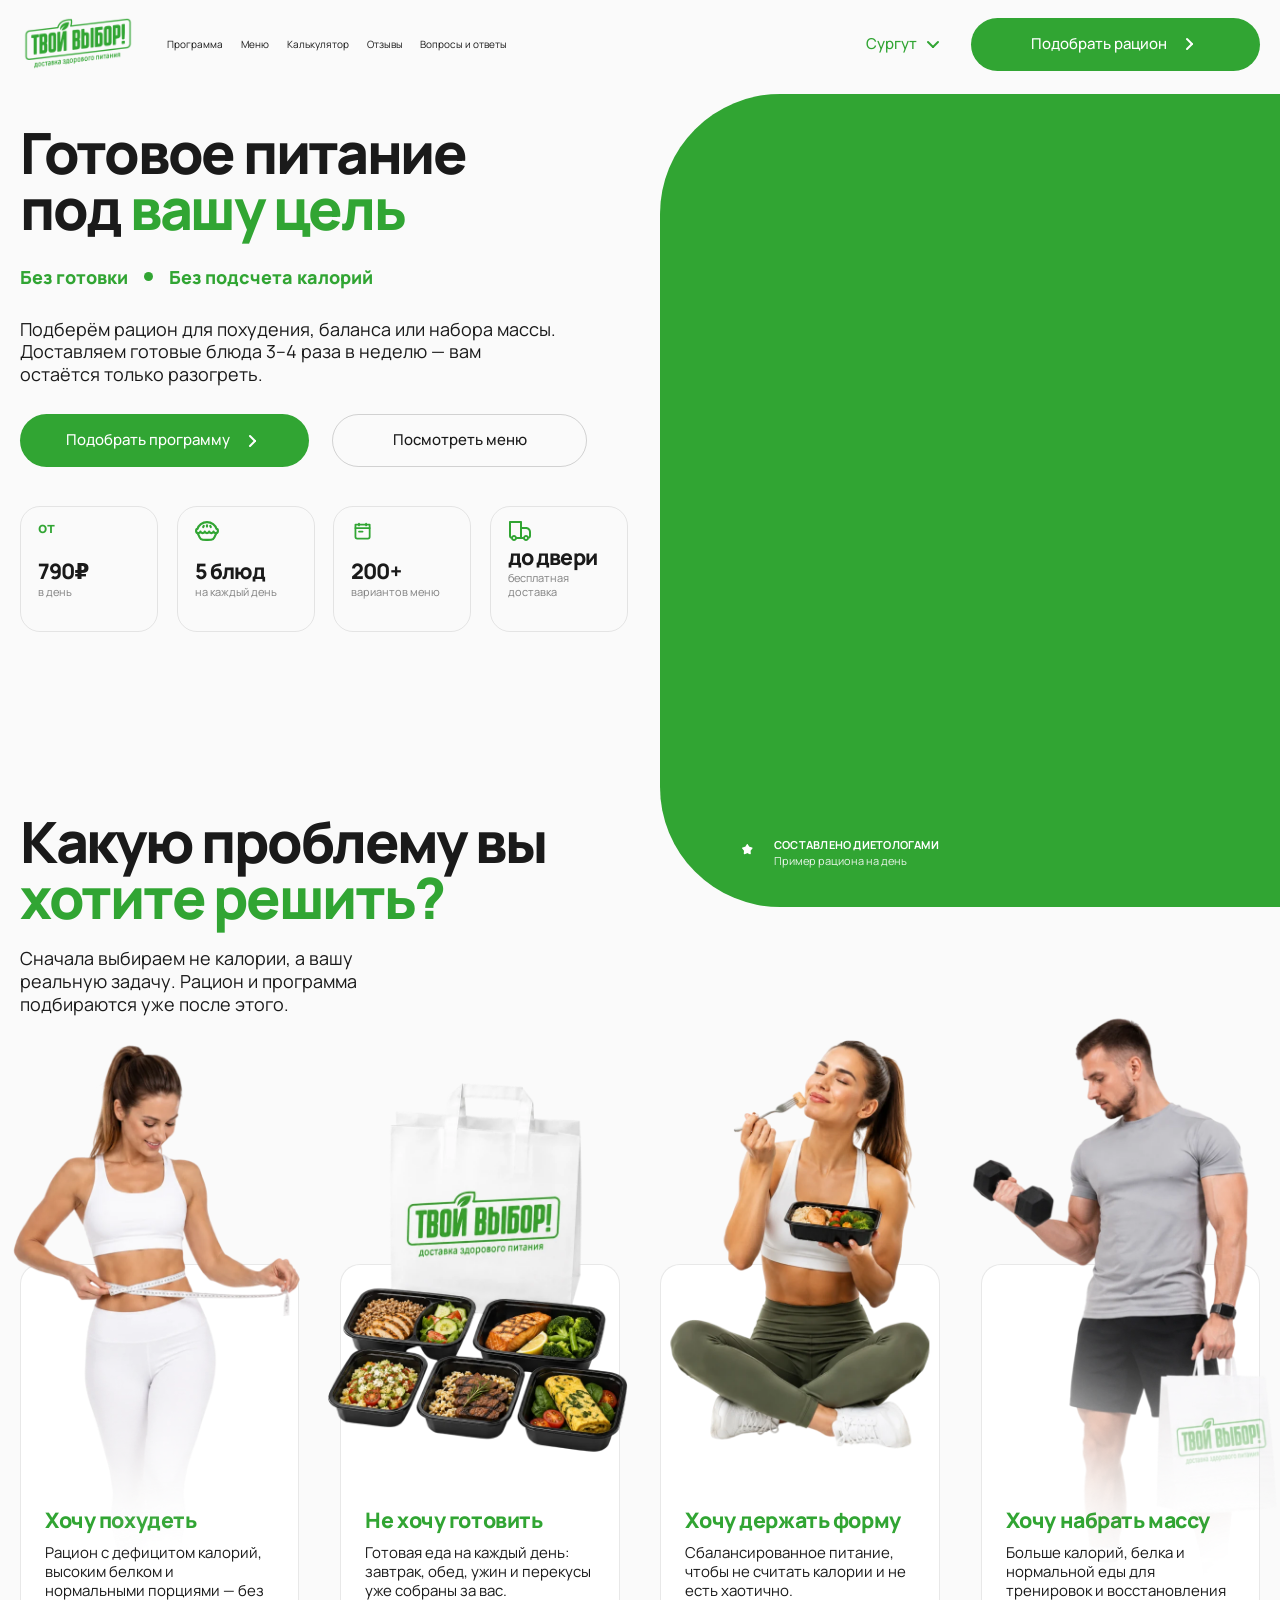
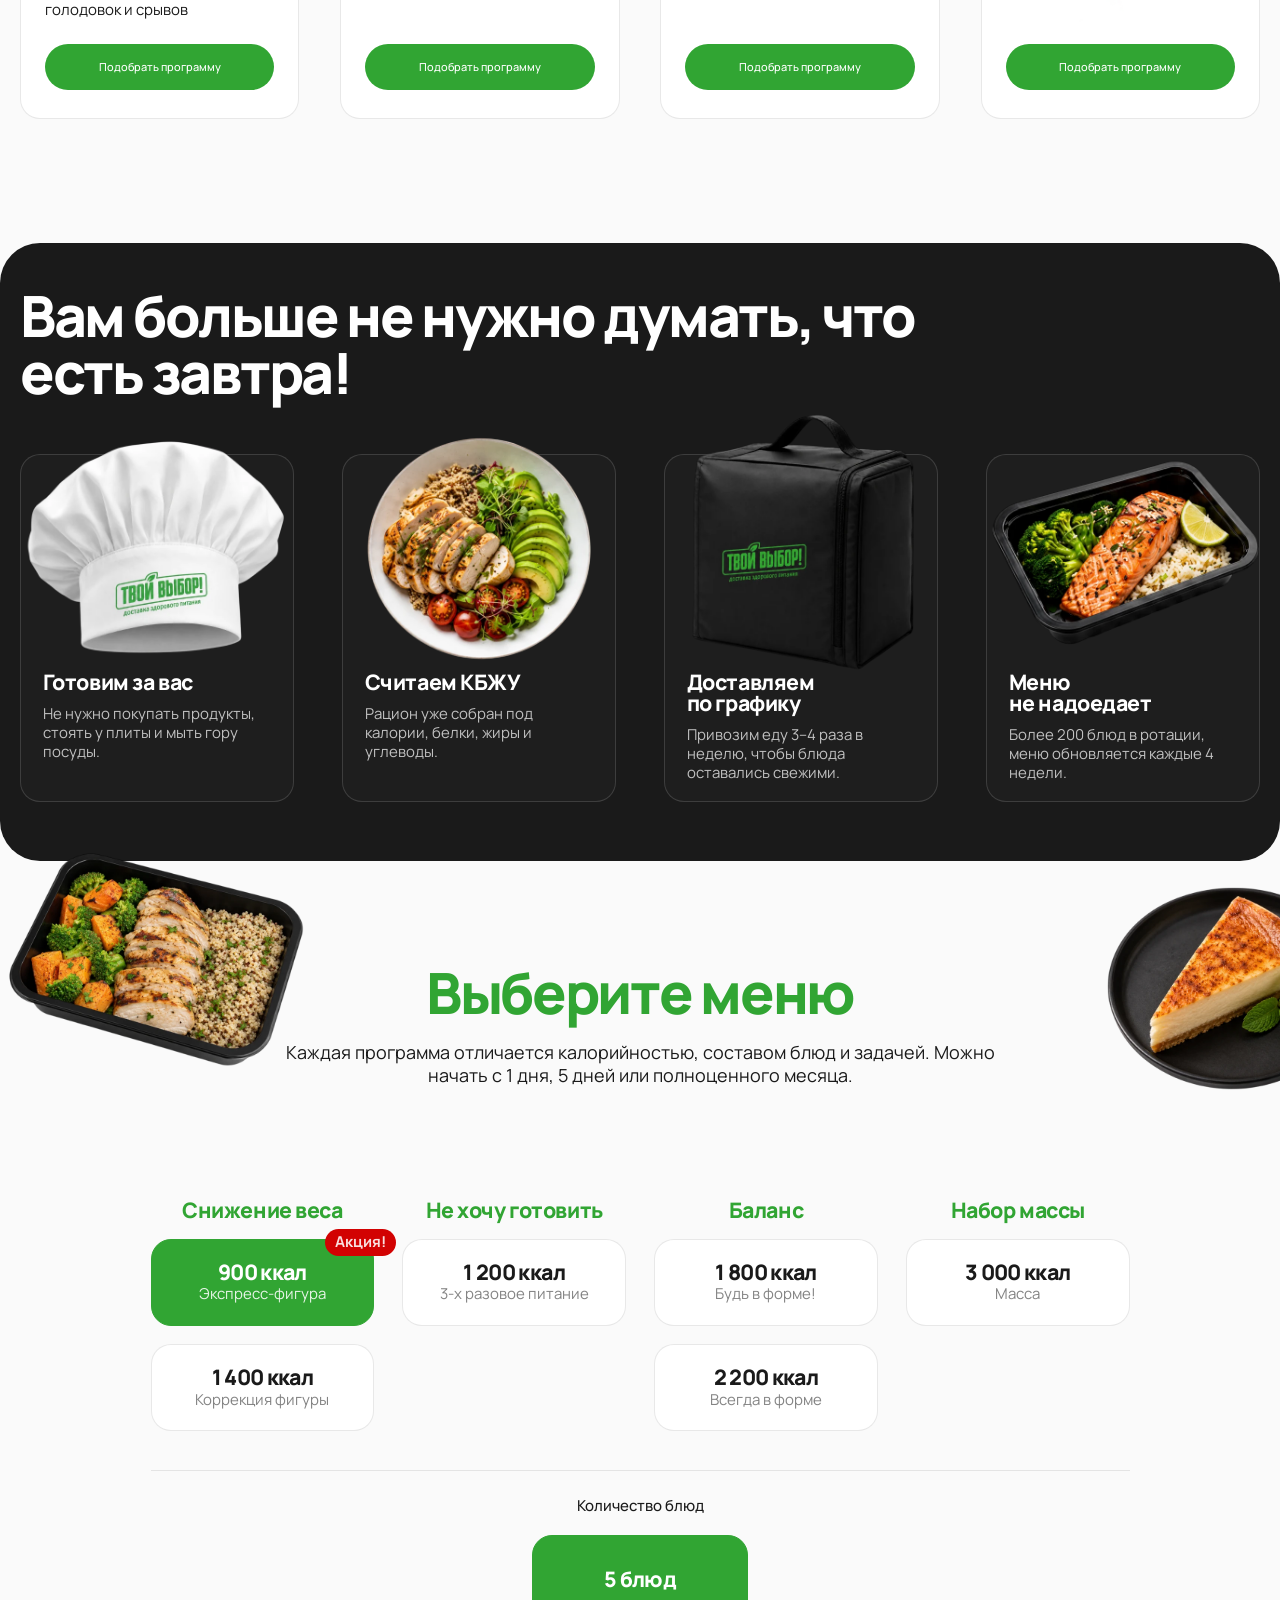
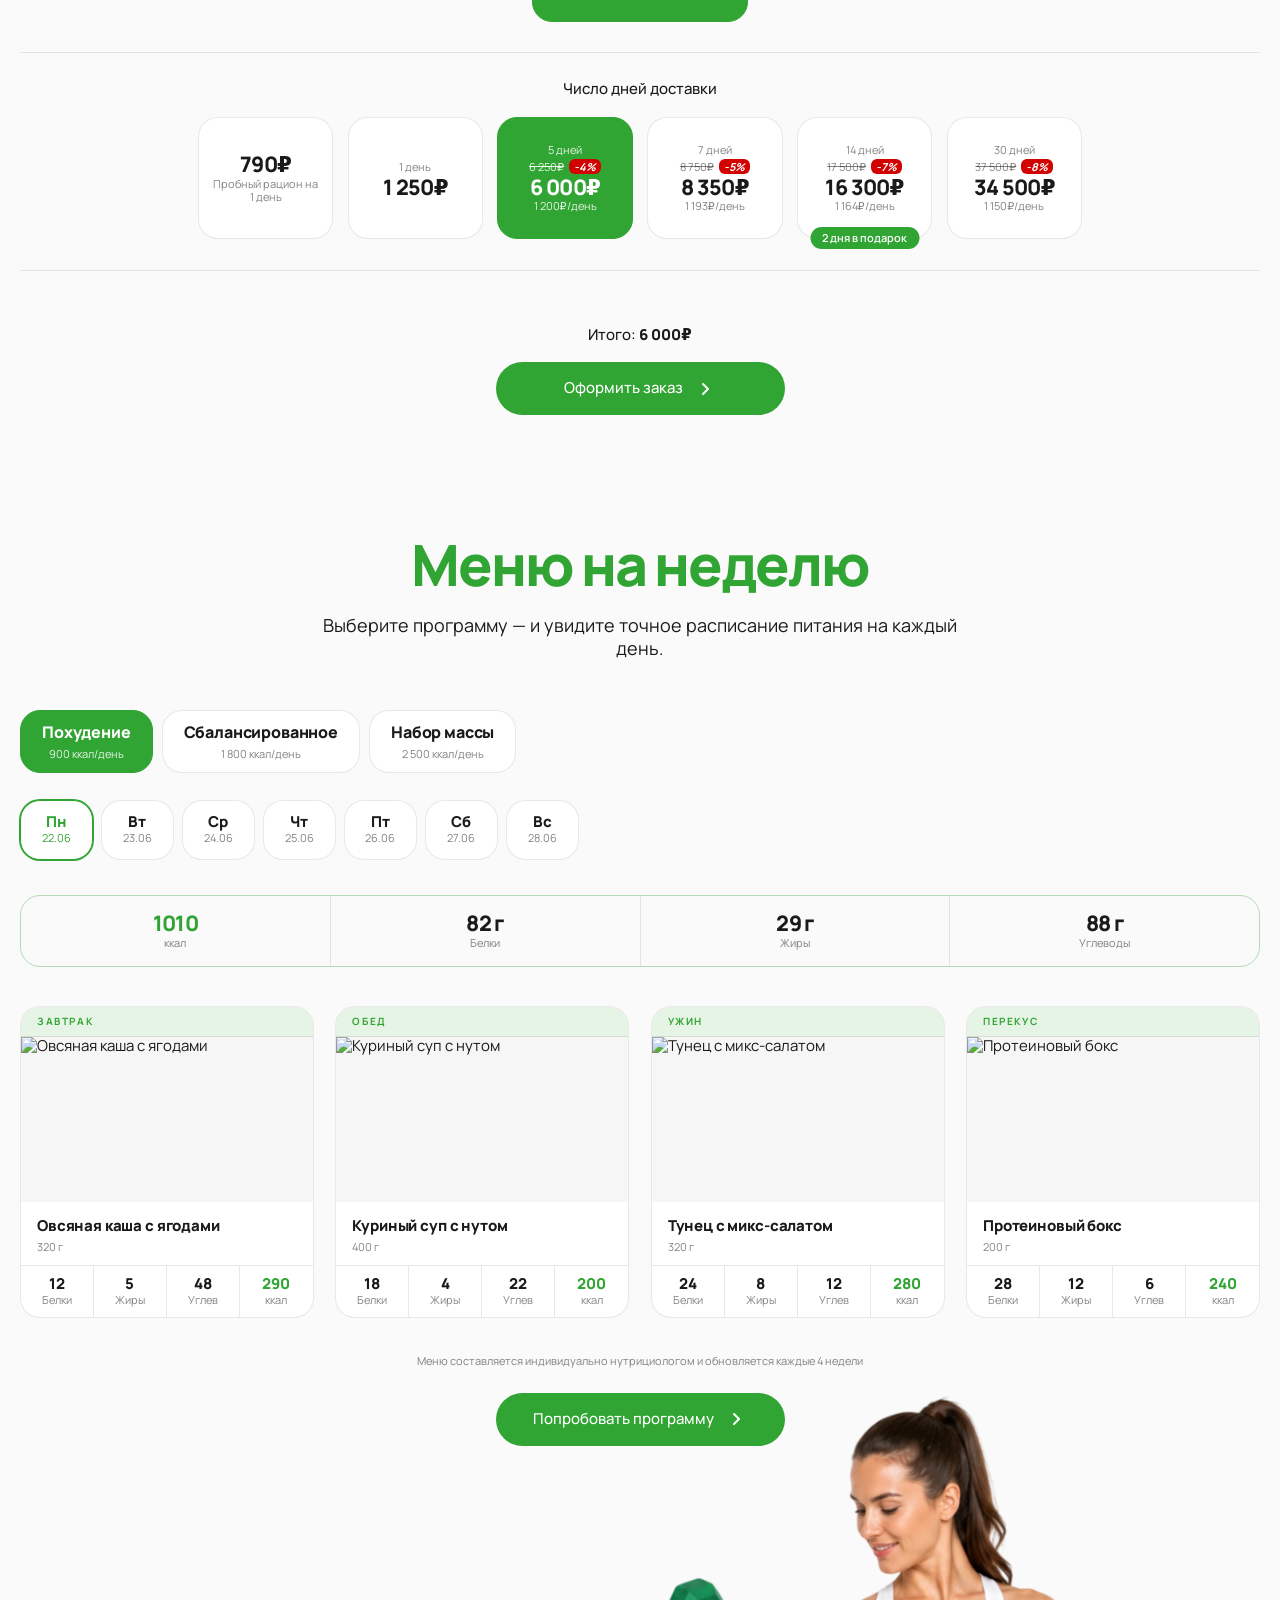
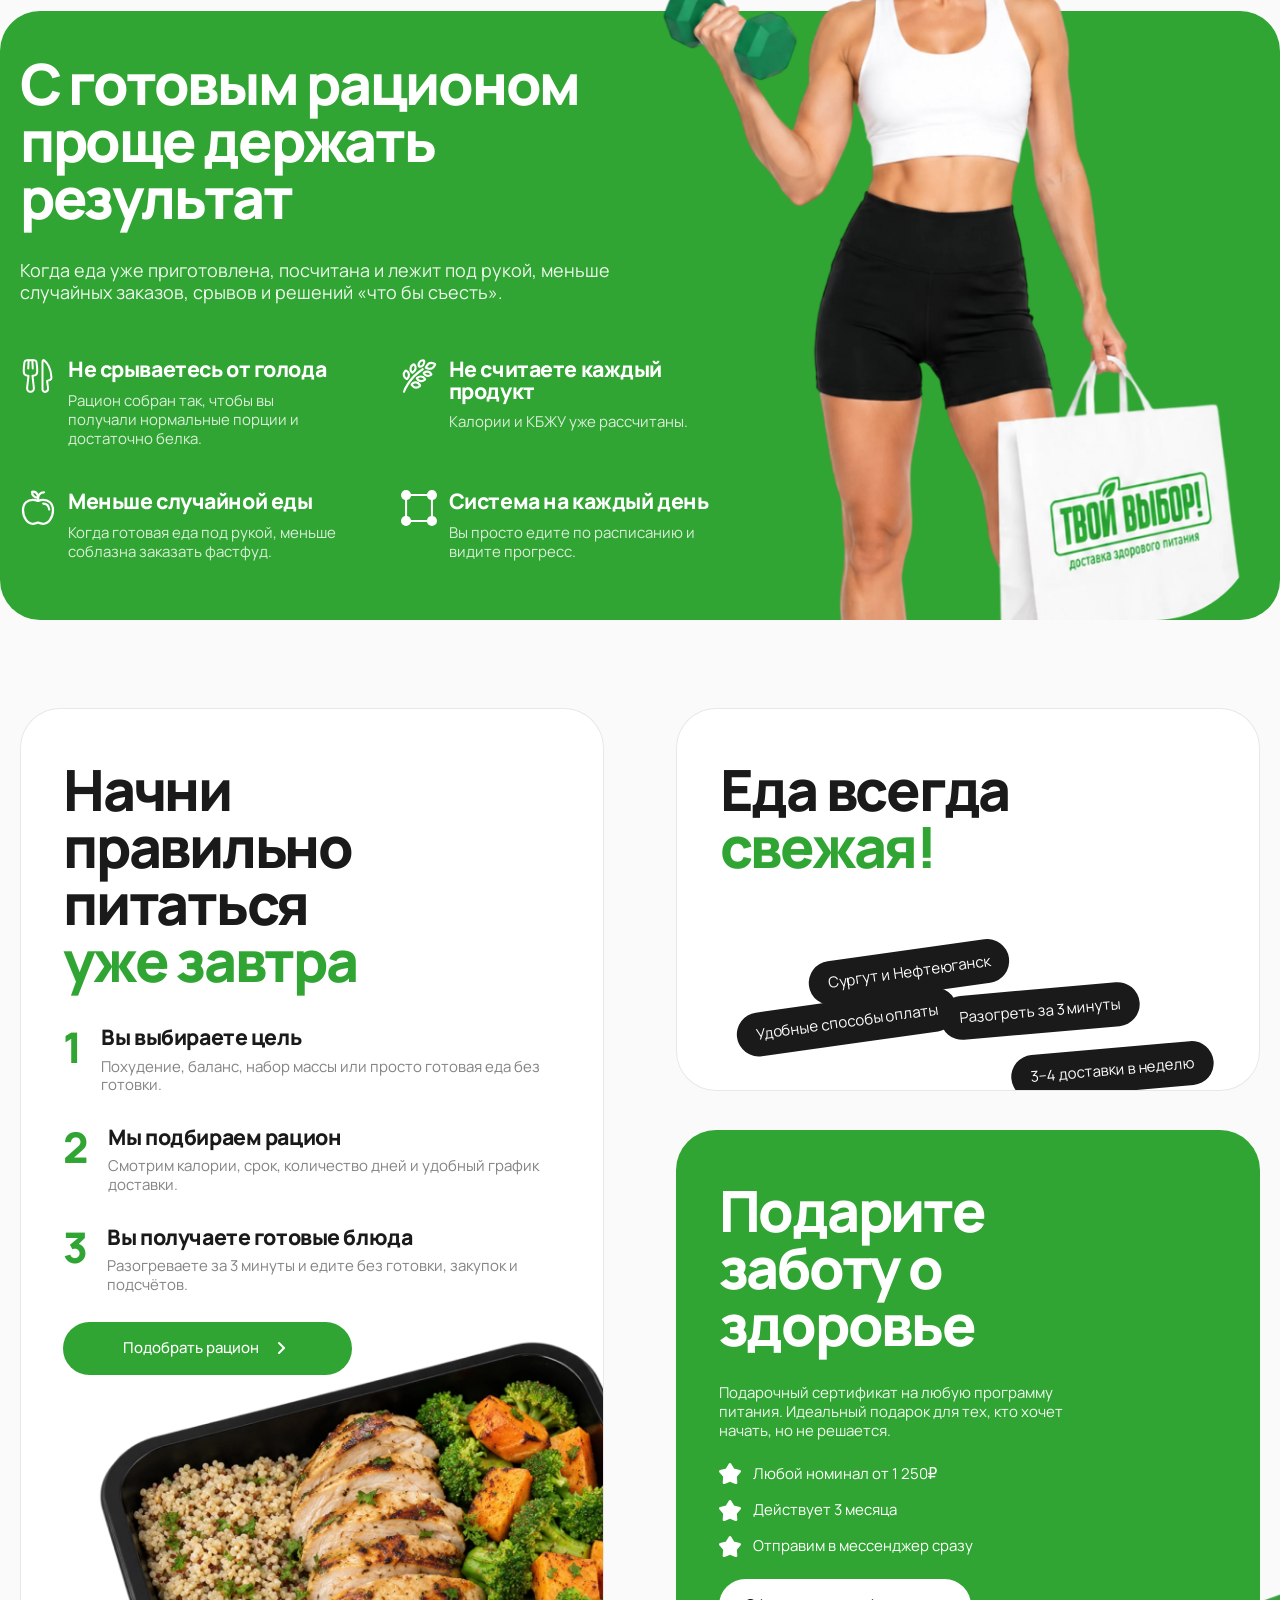
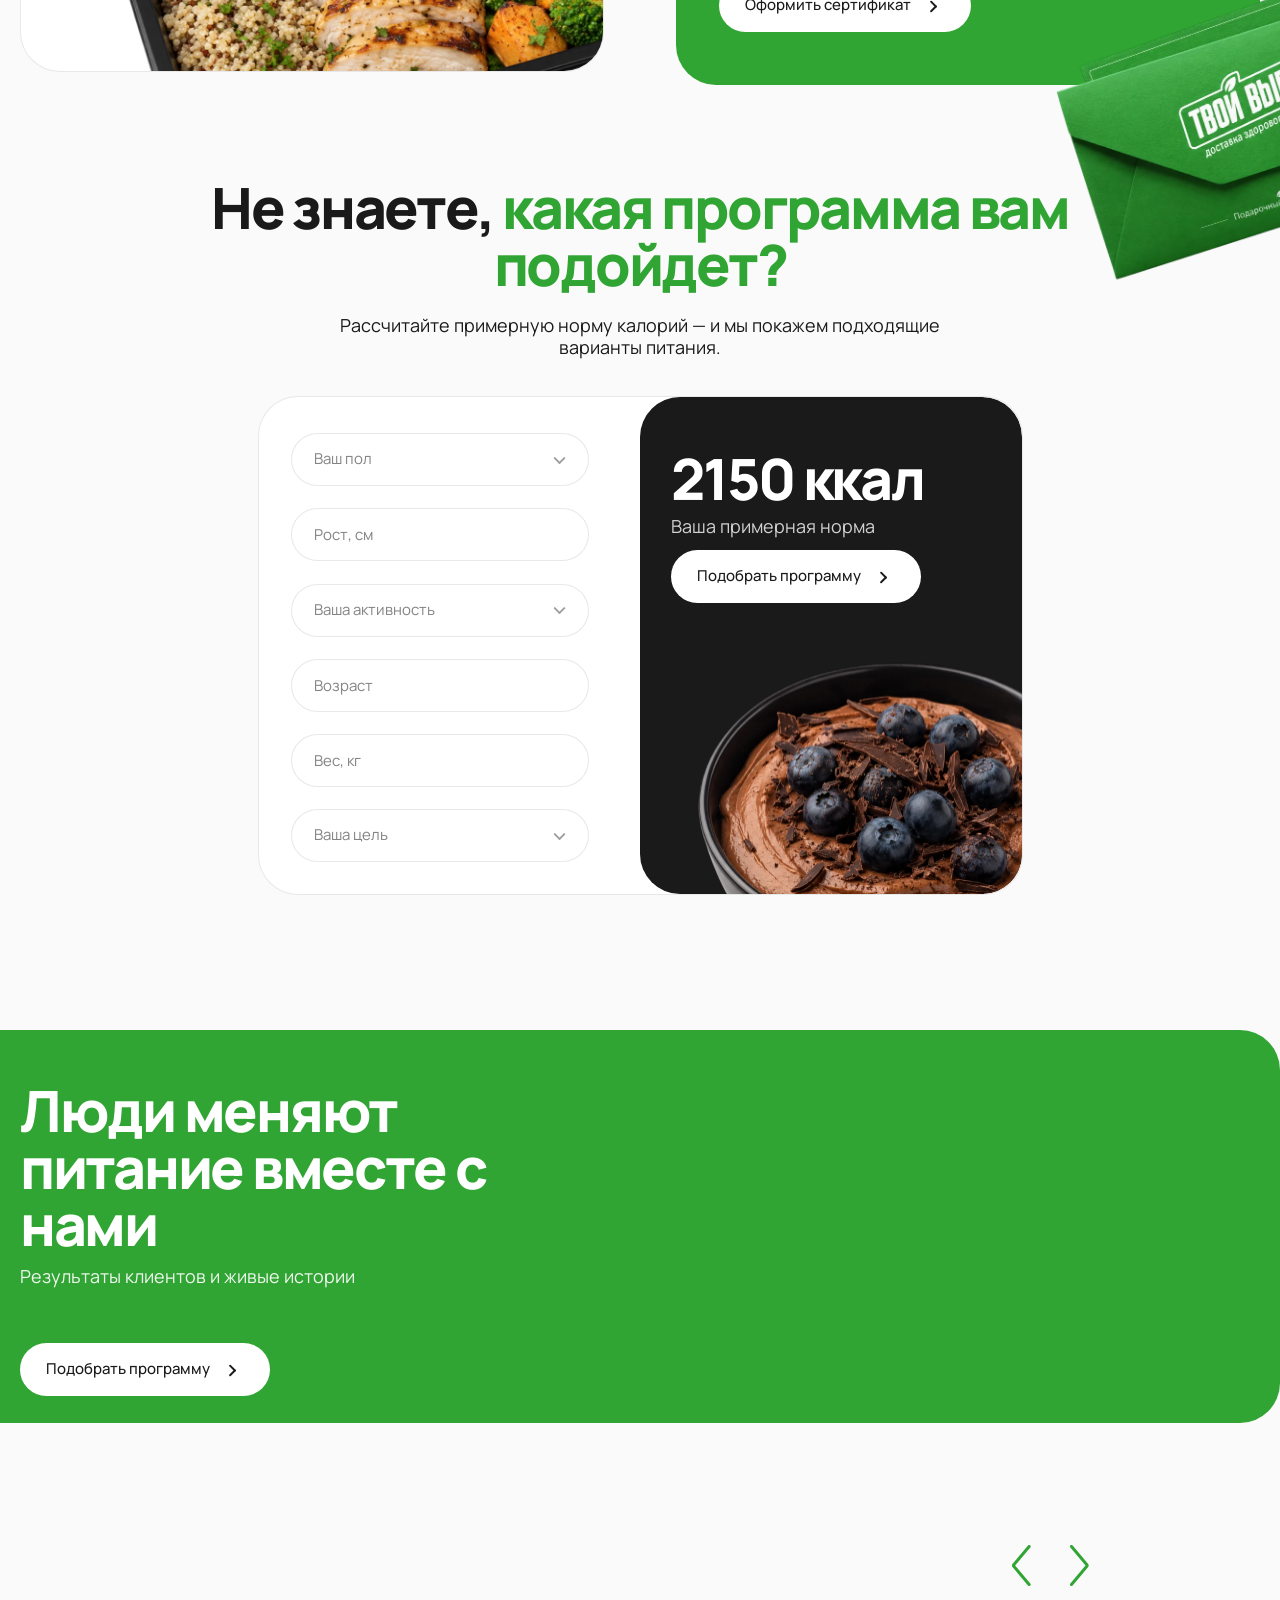
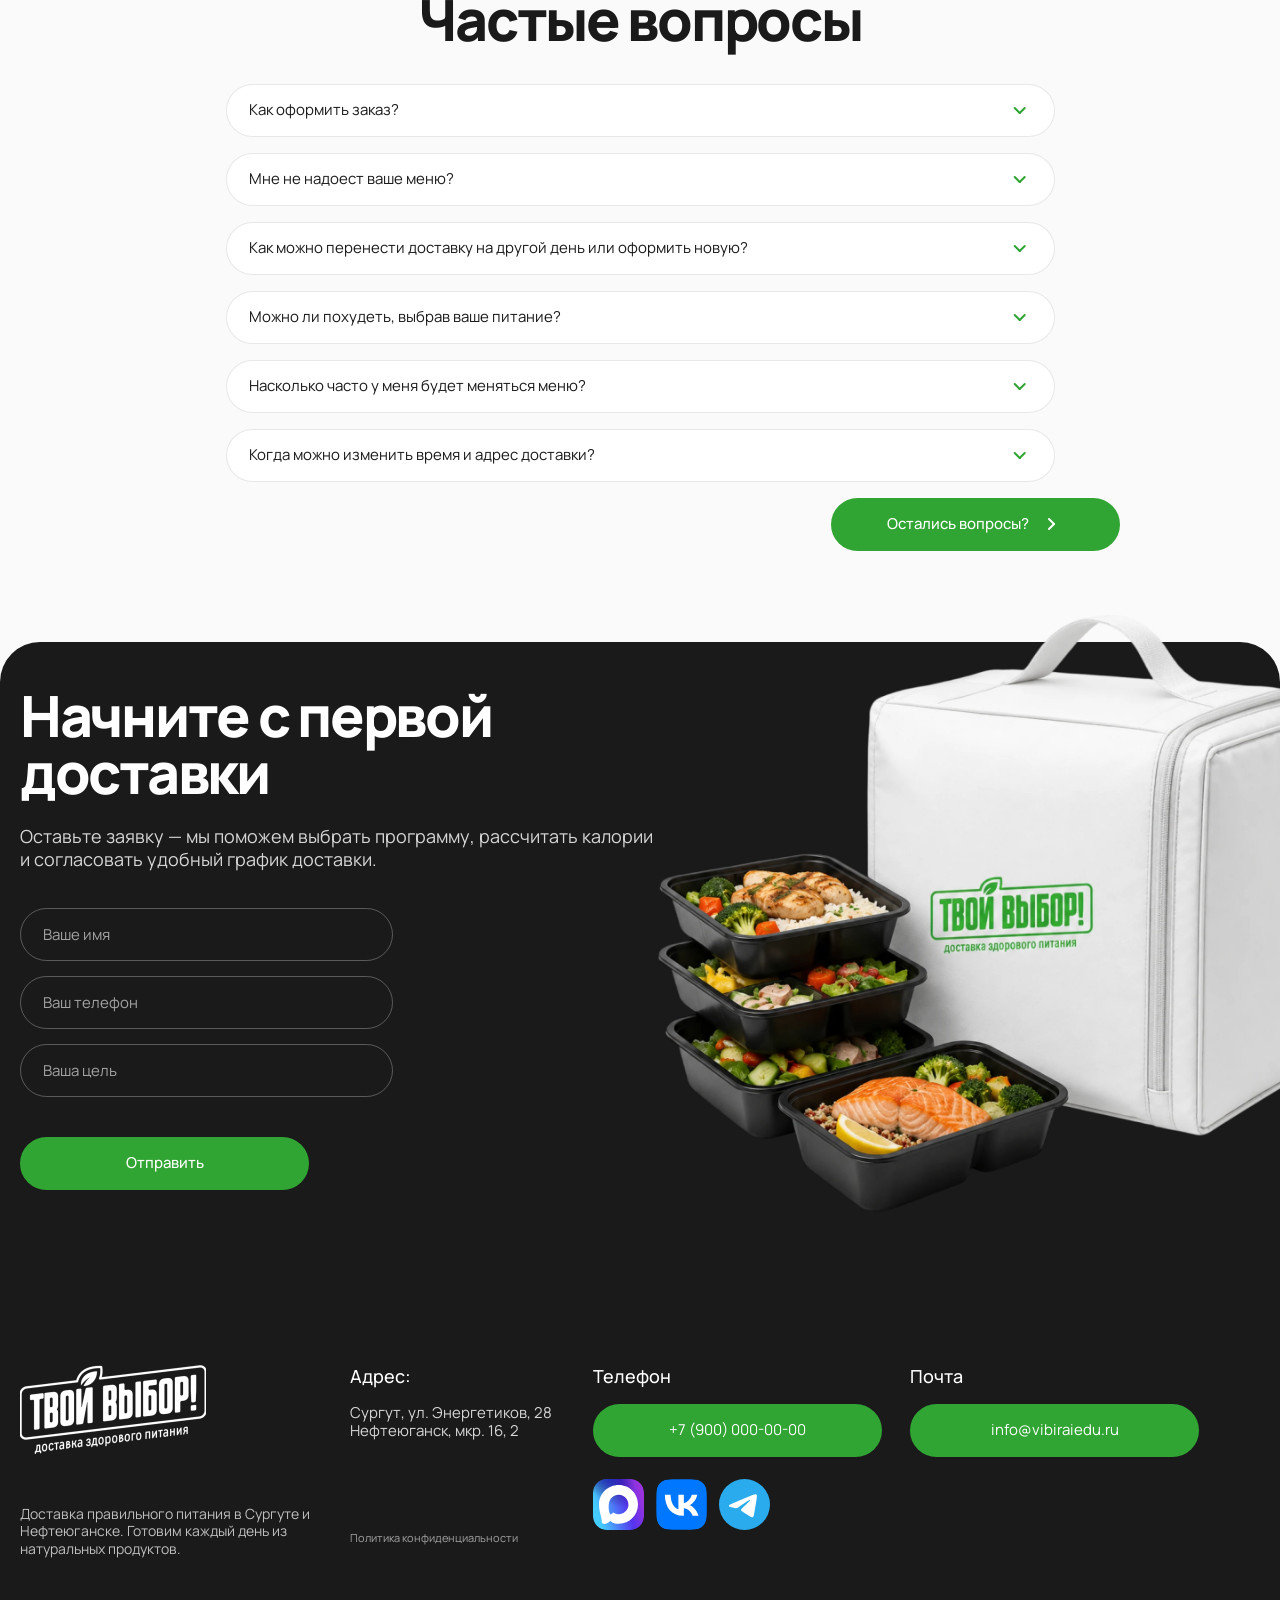
==== index.html @ f983a7aa "Add files via upload" ====
<!DOCTYPE html>
<html lang="ru">
<head>
<meta charset="UTF-8">
<meta name="viewport" content="width=device-width, initial-scale=1">
<title>Твой Выбор — доставка здорового питания в Сургуте и Нефтеюганске</title>
<meta name="description" content="Готовое питание под вашу цель: похудение, баланс, набор массы. Доставляем готовые блюда 3–4 раза в неделю в Сургуте и Нефтеюганске.">
<link rel="icon" href="assets/img/logo.webp">
<!-- меню на неделю тянется из Google Таблицы, фото блюд — с Google Drive:
     соединение поднимаем заранее, чтобы не ждать рукопожатие при первом запросе -->
<link rel="preconnect" href="https://docs.google.com" crossorigin>
<link rel="preconnect" href="https://lh3.googleusercontent.com" crossorigin>
<link rel="dns-prefetch" href="https://docs.google.com">
<link rel="dns-prefetch" href="https://lh3.googleusercontent.com">
<link rel="stylesheet" href="fonts/fonts.css">
<link rel="stylesheet" href="style.css">
</head>
<body>

<!-- ================= HEADER ================= -->
<header class="hdr" id="hdr">
  <div class="hdr__in container">
    <a class="hdr__logo" href="#hero" aria-label="Твой Выбор — на главную">
      <img src="assets/img/logo.webp" alt="Твой Выбор" width="131" height="62">
    </a>

    <nav class="hdr__nav" id="nav" aria-label="Основная навигация">
      <a href="#programs">Программа</a>
      <a href="#menu">Меню</a>
      <a href="#calculator">Калькулятор</a>
      <a href="#results">Отзывы</a>
      <a href="#faq">Вопросы и ответы</a>
    </nav>

    <div class="hdr__side">
      <div class="city" id="city">
        <button class="city__btn" type="button" aria-expanded="false" aria-haspopup="listbox">
          <span class="city__name" id="cityName">Сургут</span>
          <img class="city__chev" src="assets/icons/arrow-green.svg" alt="" width="24" height="24" aria-hidden="true">
        </button>
        <ul class="city__list" role="listbox" hidden>
          <li><button type="button" role="option" aria-selected="true" data-city="Сургут">Сургут</button></li>
          <li><button type="button" role="option" aria-selected="false" data-city="Нефтеюганск">Нефтеюганск</button></li>
        </ul>
      </div>

      <a class="btn btn--primary hdr__cta" href="#menu">
        Подобрать рацион
        <img src="assets/icons/arrow-white.svg" alt="" width="24" height="24" aria-hidden="true">
      </a>

      <button class="burger" id="burger" type="button" aria-expanded="false" aria-controls="nav" aria-label="Меню">
        <span></span><span></span><span></span>
      </button>
    </div>
  </div>
</header>

<main>

<!-- ================= HERO ================= -->
<section class="hero" id="hero">
  <div class="hero__in container">
    <div class="hero__col">
      <p class="hero__since">Работаем для вас с 2017 года</p>
      <h1 class="hero__title">Готовое питание<br>под <em>вашу цель</em></h1>

      <p class="hero__marks">
        <span>Без готовки</span>
        <i class="dot" aria-hidden="true"></i>
        <span>Без подсчета калорий</span>
      </p>

      <p class="hero__lead">Подберём рацион для похудения, баланса или набора массы. Доставляем готовые блюда 3–4 раза в неделю — вам остаётся только разогреть.</p>

      <div class="hero__cta">
        <a class="btn btn--primary" href="#menu">
          <span class="only-desk">Подобрать программу</span><span class="only-mob">Подобрать рацион</span>
          <img src="assets/icons/arrow-white.svg" alt="" width="24" height="24" aria-hidden="true">
        </a>
        <a class="btn btn--ghost" href="#day">Посмотреть меню</a>
      </div>

      <ul class="hero__stats">
        <li class="stat">
          <span class="stat__top">от</span>
          <b class="stat__num">790₽</b>
          <span class="stat__cap">в день</span>
        </li>
        <li class="stat">
          <img class="stat__ic" src="assets/icons/ic-dish.svg" alt="" width="24" height="24" aria-hidden="true">
          <b class="stat__num">5 блюд</b>
          <span class="stat__cap">на каждый день</span>
        </li>
        <li class="stat">
          <img class="stat__ic" src="assets/icons/ic-calendar.svg" alt="" width="24" height="24" aria-hidden="true">
          <b class="stat__num">200+</b>
          <span class="stat__cap">вариантов меню</span>
        </li>
        <li class="stat">
          <img class="stat__ic" src="assets/icons/ic-delivery.svg" alt="" width="24" height="24" aria-hidden="true">
          <b class="stat__num">до двери</b>
          <span class="stat__cap">бесплатная доставка</span>
        </li>
      </ul>
    </div>

    <div class="hero__art" aria-hidden="true">
      <div class="hero__panel">
        <picture><source media="(max-width:900px)" srcset="assets/img/m-hero-tuna.webp"><img class="hero__ph hero__ph--tuna"    src="assets/img/hero-tuna.webp"    alt="" loading="eager" width="370" height="462"></picture>
        <picture><source media="(max-width:900px)" srcset="assets/img/m-hero-oatmeal.webp"><img class="hero__ph hero__ph--oat"     src="assets/img/hero-oatmeal.webp" alt="" loading="eager" width="341" height="426"></picture>
        <picture><source media="(max-width:900px)" srcset="assets/img/m-hero-chicken.webp"><img class="hero__ph hero__ph--chicken" src="assets/img/hero-chicken.webp" alt="" loading="eager" width="371" height="463"></picture>
        <picture><source media="(max-width:900px)" srcset="assets/img/m-hero-pasta.webp"><img class="hero__ph hero__ph--pasta"   src="assets/img/hero-pasta.webp"   alt="" loading="eager" width="371" height="464"></picture>
        <picture><source media="(max-width:900px)" srcset="assets/img/m-hero-lasagna.webp"><img class="hero__ph hero__ph--lasagna" src="assets/img/hero-lasagna.webp" alt="" loading="eager" width="309" height="386"></picture>
        <p class="hero__badge">
          <img src="assets/icons/ic-star-badge.svg" alt="" width="24" height="24">
          <b>СОСТАВЛЕНО ДИЕТОЛОГАМИ</b>
          <span>Пример рациона на день</span>
        </p>
      </div>
    </div>
  </div>
</section>

<!-- ================= ЦЕЛИ ================= -->
<section class="goals" id="programs">
  <div class="container">
    <header class="sec__head sec__head--left">
      <h2 class="sec__title">Какую проблему вы <em>хотите решить?</em></h2>
      <p class="sec__lead">Сначала выбираем не калории, а вашу реальную задачу. Рацион и программа подбираются уже после этого.</p>
    </header>

    <ul class="goals__grid">
      <li class="goal">
        <div class="goal__pic"><picture><source media="(max-width:900px)" srcset="assets/img/m-goal-woman-measure.webp"><img src="assets/img/goal-woman-measure.webp" alt="Девушка измеряет талию сантиметровой лентой" loading="lazy" width="329" height="677"></picture></div>
        <h3 class="goal__title">Хочу похудеть</h3>
        <p class="goal__text">Рацион с дефицитом калорий, высоким белком и нормальными порциями — без голодовок и срывов</p>
        <button class="btn btn--primary btn--sm goal__btn" type="button" data-goal="0">Подобрать программу</button>
      </li>
      <li class="goal">
        <div class="goal__pic"><picture><source media="(max-width:900px)" srcset="assets/img/m-goal-bag-boxes.webp"><img src="assets/img/goal-bag-boxes.webp" alt="Пакет с контейнерами готовой еды" loading="lazy" width="334" height="418"></picture></div>
        <h3 class="goal__title">Не хочу готовить</h3>
        <p class="goal__text">Готовая еда на каждый день: завтрак, обед, ужин и перекусы уже собраны за вас.</p>
        <button class="btn btn--primary btn--sm goal__btn" type="button" data-goal="1">Подобрать программу</button>
      </li>
      <li class="goal">
        <div class="goal__pic"><picture><source media="(max-width:900px)" srcset="assets/img/m-goal-woman-eating.webp"><img src="assets/img/goal-woman-eating.webp" alt="Девушка ест из контейнера" loading="lazy" width="273" height="431"></picture></div>
        <h3 class="goal__title">Хочу держать форму</h3>
        <p class="goal__text">Сбалансированное питание, чтобы не считать калории и не есть хаотично.</p>
        <button class="btn btn--primary btn--sm goal__btn" type="button" data-goal="2">Подобрать программу</button>
      </li>
      <li class="goal">
        <div class="goal__pic"><picture><source media="(max-width:900px)" srcset="assets/img/m-goal-man-dumbbell.webp"><img src="assets/img/goal-man-dumbbell.webp" alt="Мужчина с гантелей и пакетом еды" loading="lazy" width="329" height="661"></picture></div>
        <h3 class="goal__title">Хочу набрать массу</h3>
        <p class="goal__text">Больше калорий, белка и нормальной еды для тренировок и восстановления</p>
        <button class="btn btn--primary btn--sm goal__btn" type="button" data-goal="3">Подобрать программу</button>
      </li>
    </ul>
  </div>
</section>

<!-- ================= ТЁМНАЯ СЕКЦИЯ ================= -->
<section class="why">
  <div class="container">
    <!-- перенос после «больше» — так строки разбиты в мобильном фрейме макета -->
    <h2 class="sec__title why__title">Вам больше<br class="only-mob"> не нужно думать, что есть завтра!</h2>
    <ul class="why__grid">
      <li class="why__card">
        <div class="why__pic"><picture><source media="(max-width:900px)" srcset="assets/img/m-card-chef-hat.webp"><img src="assets/img/card-chef-hat.webp" alt="Поварской колпак «Твой Выбор»" loading="lazy" width="293" height="242"></picture></div>
        <h3>Готовим за вас</h3>
        <p>Не нужно покупать продукты, стоять у плиты и мыть гору посуды.</p>
      </li>
      <li class="why__card">
        <div class="why__pic"><picture><source media="(max-width:900px)" srcset="assets/img/m-card-plate-avocado.webp"><img src="assets/img/card-plate-avocado.webp" alt="Тарелка с курицей, авокадо и овощами" loading="lazy" width="263" height="257"></picture></div>
        <h3>Считаем КБЖУ</h3>
        <p>Рацион уже собран под калории, белки, жиры и углеводы.</p>
      </li>
      <li class="why__card">
        <div class="why__pic"><picture><source media="(max-width:900px)" srcset="assets/img/m-card-bag-black.webp"><img src="assets/img/card-bag-black.webp" alt="Термосумка для доставки" loading="lazy" width="258" height="288"></picture></div>
        <h3>Доставляем<br>по графику</h3>
        <p>Привозим еду 3–4 раза в неделю, чтобы блюда оставались свежими.</p>
      </li>
      <li class="why__card">
        <div class="why__pic"><picture><source media="(max-width:900px)" srcset="assets/img/m-card-salmon.webp"><img src="assets/img/card-salmon.webp" alt="Лосось с рисом и брокколи" loading="lazy" width="292" height="214"></picture></div>
        <h3>Меню<br>не надоедает</h3>
        <p>Более 200 блюд в ротации, меню обновляется каждые 4 недели.</p>
      </li>
    </ul>

    <a class="btn btn--primary why__cta" href="#menu">
      Подобрать рацион
      <img src="assets/icons/arrow-white.svg" alt="" width="24" height="24" aria-hidden="true">
    </a>
  </div>
</section>

<!-- ================= КОНФИГУРАТОР МЕНЮ ================= -->
<section class="menu" id="menu">
  <img class="menu__deco menu__deco--l" src="assets/img/menu-chicken-carrot.webp" alt="" loading="lazy" aria-hidden="true" width="404" height="292">
  <!-- десктопный вариант — прямой потомок .menu, а не #cfg: у #cfg класс reveal,
       transform на время анимации появления делает #cfg containing block для
       position:absolute потомков, и фото на миг уезжает в неправильное место
       (см. HANDOFF.md). На ≤900px эта картинка скрыта — там своя, ниже. -->
  <img class="menu__deco menu__deco--r" src="assets/img/menu-cheesecake.webp" alt="" loading="lazy" aria-hidden="true" width="342" height="295">

  <div class="container">
    <header class="sec__head">
      <h2 class="sec__title sec__title--green">Выберите меню</h2>
      <p class="sec__lead">Каждая программа отличается калорийностью, составом блюд и задачей. Можно начать с 1 дня, 5 дней или полноценного месяца.</p>
    </header>

    <div class="cfg" id="cfg">
      <div class="cfg__goals" id="cfgGoals"></div>

      <div class="cfg__row">
        <p class="cfg__label">Количество блюд</p>
        <div class="cfg__meals" id="cfgMeals"></div>
      </div>

      <!-- мобильный вариант (≤900px): в макете стоит между «Количество блюд»
           и «Число дней» в потоке, поэтому остаётся здесь, а не рядом с --l -->
      <picture><source media="(max-width:900px)" srcset="assets/img/m-menu-cheesecake.webp"><img class="menu__deco menu__deco--r-m" src="assets/img/menu-cheesecake.webp" alt="" loading="lazy" aria-hidden="true" width="342" height="295"></picture>

      <div class="cfg__row">
        <p class="cfg__label">Число дней доставки</p>
        <div class="cfg__days" id="cfgDays"></div>
      </div>

      <p class="cfg__total">Итого: <b id="cfgTotal">6 500₽</b></p>

      <a class="btn btn--primary cfg__submit" href="#order" id="cfgSubmit">
        Оформить заказ
        <img src="assets/icons/arrow-white.svg" alt="" width="24" height="24" aria-hidden="true">
      </a>
    </div>
  </div>
</section>

<!-- ================= МЕНЮ НА НЕДЕЛЮ (Google Sheets) ================= -->
<section class="wmenu" id="day">
  <div class="container">
    <header class="sec__head">
      <h2 class="sec__title sec__title--green">Меню на неделю</h2>
      <p class="sec__lead">Выберите программу — и увидите точное расписание питания на каждый день.</p>
    </header>

    <div class="wmenu__progs" id="wmProgs" role="tablist" aria-label="Программы питания"></div>
    <div class="wmenu__days"  id="wmDays"  role="tablist" aria-label="Дни недели"></div>

    <div class="wmenu__sum" id="wmSum"></div>

    <div class="wmenu__viewport">
      <button class="wmenu__nav wmenu__nav--prev" type="button" id="wmPrev" aria-label="Предыдущее блюдо">
        <img src="assets/icons/carousel-left.svg" alt="" width="19" height="41" aria-hidden="true">
      </button>
      <ul class="wmenu__grid" id="wmGrid" aria-live="polite"></ul>
      <button class="wmenu__nav wmenu__nav--next" type="button" id="wmNext" aria-label="Следующее блюдо">
        <img src="assets/icons/carousel-right.svg" alt="" width="19" height="41" aria-hidden="true">
      </button>
    </div>

    <p class="wmenu__counter" id="wmCounter"></p>

    <p class="wmenu__note">Меню составляется индивидуально нутрициологом и обновляется каждые 4 недели</p>

    <a class="btn btn--primary wmenu__cta" href="#order">
      Попробовать программу
      <img src="assets/icons/arrow-white.svg" alt="" width="24" height="24" aria-hidden="true">
    </a>
  </div>
</section>

<!-- ================= ЗЕЛЁНАЯ СЕКЦИЯ ================= -->
<section class="keep">
  <div class="keep__in container">
    <div class="keep__col">
      <h2 class="sec__title keep__title">С готовым рационом проще держать результат</h2>
      <p class="keep__lead">Когда еда уже приготовлена, посчитана и лежит под рукой, меньше случайных заказов, срывов и решений &laquo;что бы съесть&raquo;.</p>

      <ul class="keep__grid">
        <li>
          <img src="assets/icons/ic-fork-knife.svg" alt="" width="36" height="36" aria-hidden="true">
          <div><h3>Не срываетесь от голода</h3><p>Рацион собран так, чтобы вы получали нормальные порции и достаточно белка.</p></div>
        </li>
        <li>
          <img src="assets/icons/ic-wheat.svg" alt="" width="33" height="33" aria-hidden="true">
          <div><h3>Не считаете каждый продукт</h3><p>Калории и КБЖУ уже рассчитаны.</p></div>
        </li>
        <li>
          <img src="assets/icons/ic-apple.svg" alt="" width="32" height="32" aria-hidden="true">
          <div><h3>Меньше случайной еды</h3><p>Когда готовая еда под рукой, меньше соблазна заказать фастфуд.</p></div>
        </li>
        <li>
          <img src="assets/icons/ic-scale.svg" alt="" width="27" height="27" aria-hidden="true">
          <div><h3>Система на каждый день</h3><p>Вы просто едите по расписанию и видите прогресс.</p></div>
        </li>
      </ul>

      <a class="btn btn--white keep__cta" href="#menu">
        Подобрать рацион
        <img src="assets/icons/arrow-dark.svg" alt="" width="24" height="24" aria-hidden="true">
      </a>
    </div>
  </div>

  <!-- фото — прямой потомок .keep, а не .keep__in: bottom:0 должен прилегать
       к низу самой зелёной секции, а не к низу внутреннего контейнера
       с текстом, у которого есть свой нижний паддинг (иначе между фото
       и низом секции остаётся зазор с шириной этого паддинга) -->
  <picture><source media="(max-width:900px)" srcset="assets/img/m-green-woman-bag.webp"><img class="keep__pic" src="assets/img/green-woman-bag.webp" alt="Девушка с гантелей и пакетом еды" loading="lazy" width="682" height="973"></picture>
</section>

<!-- ================= ШАГИ + СВЕЖЕСТЬ ================= -->
<section class="split">
  <div class="split__in container">
    <article class="steps">
      <h2 class="steps__title">Начни правильно питаться<br><em>уже завтра</em></h2>
      <ol class="steps__list">
        <li><b>1</b><div><h3>Вы выбираете цель</h3><p>Похудение, баланс, набор массы или просто готовая еда без готовки.</p></div></li>
        <li><b>2</b><div><h3>Мы подбираем рацион</h3><p>Смотрим калории, срок, количество дней и удобный график доставки.</p></div></li>
        <li><b>3</b><div><h3>Вы получаете готовые блюда</h3><p>Разогреваете за 3 минуты и едите без готовки, закупок и подсчётов.</p></div></li>
      </ol>
      <a class="btn btn--primary steps__cta" href="#menu">
        Подобрать рацион
        <img src="assets/icons/arrow-white.svg" alt="" width="24" height="24" aria-hidden="true">
      </a>
      <picture><source media="(max-width:900px)" srcset="assets/img/m-steps-dish.webp"><img class="steps__pic" src="assets/img/steps-dish.webp" alt="" loading="lazy" aria-hidden="true" width="559" height="352"></picture>
    </article>

    <div class="split__col">
      <article class="fresh">
      <h2 class="fresh__title">Еда всегда <em>свежая!</em></h2>
      <ul class="fresh__tags">
        <li>Сургут и Нефтеюганск</li>
        <li>Разогреть за 3 минуты</li>
        <li>Удобные способы оплаты</li>
        <li>3–4 доставки в неделю</li>
      </ul>
      </article>

      <article class="gift" id="gift">
        <div class="gift__col">
          <h2 class="gift__title">Подарите заботу о здоровье</h2>
          <p class="gift__lead">Подарочный сертификат на любую программу питания. Идеальный подарок для тех, кто хочет начать, но не решается.</p>
          <ul class="gift__list">
            <li><img src="assets/icons/ic-star.svg" alt="" width="22" height="22" aria-hidden="true">Любой номинал от 1 250₽</li>
            <li><img src="assets/icons/ic-star.svg" alt="" width="22" height="22" aria-hidden="true">Действует 3 месяца</li>
            <li><img src="assets/icons/ic-star.svg" alt="" width="22" height="22" aria-hidden="true">Отправим в мессенджер сразу</li>
          </ul>
          <a class="btn btn--white gift__cta" href="#order">
            Оформить сертификат
            <img src="assets/icons/arrow-dark.svg" alt="" width="24" height="24" aria-hidden="true">
          </a>
        </div>
        <picture><source media="(max-width:900px)" srcset="assets/img/m-gift-envelope.webp"><img class="gift__pic" src="assets/img/gift-envelope.webp" alt="" loading="lazy" aria-hidden="true" width="581" height="501"></picture>
      </article>
    </div>
  </div>
</section>

<!-- ================= КАЛЬКУЛЯТОР ================= -->
<section class="calc" id="calculator">
  <div class="container">
    <header class="sec__head">
      <h2 class="sec__title">Не знаете, <em>какая программа вам подойдет?</em></h2>
      <p class="sec__lead">Рассчитайте примерную норму калорий — и мы покажем подходящие варианты питания.</p>
    </header>

    <div class="calc__box">
      <form class="calc__form" id="calcForm" novalidate>
        <label class="field">
          <select id="calcSex" required>
            <option value="" selected disabled>Ваш пол</option>
            <option value="f">Женский</option>
            <option value="m">Мужской</option>
          </select>
        </label>
        <label class="field">
          <input id="calcHeight" type="number" inputmode="numeric" min="120" max="230" placeholder="Рост, см" required>
        </label>
        <label class="field">
          <select id="calcAct" required>
            <option value="" selected disabled>Ваша активность</option>
            <option value="1.2">Минимальная — сидячая работа</option>
            <option value="1.375">Низкая — 1–2 тренировки в неделю</option>
            <option value="1.55">Средняя — 3–4 тренировки в неделю</option>
            <option value="1.725">Высокая — 5–6 тренировок в неделю</option>
            <option value="1.9">Очень высокая — тяжёлый труд</option>
          </select>
        </label>
        <label class="field">
          <input id="calcAge" type="number" inputmode="numeric" min="14" max="99" placeholder="Возраст" required>
        </label>
        <label class="field">
          <input id="calcWeight" type="number" inputmode="numeric" min="30" max="250" placeholder="Вес, кг" required>
        </label>
        <label class="field">
          <select id="calcGoal" required>
            <option value="" selected disabled>Ваша цель</option>
            <option value="-0.2">Снизить вес</option>
            <option value="0">Держать форму</option>
            <option value="0.15">Набрать массу</option>
          </select>
        </label>
        <p class="calc__err" id="calcErr" role="alert" hidden>Заполните все поля, чтобы посчитать норму</p>
      </form>

      <div class="calc__res">
        <b class="calc__num" id="calcNum">2150 ккал</b>
        <p class="calc__cap" id="calcCap">Ваша примерная норма</p>
        <button class="btn btn--white calc__cta" type="button" id="calcCta">
          Подобрать программу
          <img src="assets/icons/arrow-dark.svg" alt="" width="24" height="24" aria-hidden="true">
        </button>
        <picture><source media="(max-width:900px)" srcset="assets/img/m-calc-dessert.webp"><img class="calc__pic" src="assets/img/calc-dessert.webp" alt="" loading="lazy" aria-hidden="true" width="340" height="318"></picture>
      </div>
    </div>
  </div>
</section>

<!-- ================= ОТЗЫВЫ ================= -->
<section class="rev" id="results">
  <div class="rev__in container">
    <div class="rev__col">
      <h2 class="sec__title rev__title">Люди меняют питание вместе с нами</h2>
      <p class="rev__lead">Результаты клиентов и живые истории</p>
      <a class="btn btn--white rev__cta" href="#menu">
        Подобрать программу
        <img src="assets/icons/arrow-dark.svg" alt="" width="24" height="24" aria-hidden="true">
      </a>
    </div>

    <div class="carousel carousel--rev" id="revCarousel">
      <ul class="carousel__track" id="revTrack">
        <li class="rev__slide"><picture><source media="(max-width:900px)" srcset="assets/img/m-review-phone-left.webp"><img src="assets/img/review-phone-left.webp" alt="Скриншот отзыва клиента" loading="lazy" width="181" height="345"></picture></li>
        <li class="rev__slide"><picture><source media="(max-width:900px)" srcset="assets/img/m-review-phone-center.webp"><img src="assets/img/review-phone-center.webp" alt="Скриншот отзыва клиента" loading="lazy" width="282" height="537"></picture></li>
        <li class="rev__slide"><picture><source media="(max-width:900px)" srcset="assets/img/m-review-phone-right.webp"><img src="assets/img/review-phone-right.webp" alt="Скриншот отзыва клиента" loading="lazy" width="181" height="345"></picture></li>
      </ul>
      <div class="carousel__ctrls">
        <button class="carousel__nav carousel__nav--prev" type="button" aria-label="Предыдущий отзыв">
          <img src="assets/icons/carousel-left.svg" alt="" width="19" height="41" aria-hidden="true">
        </button>
        <button class="carousel__nav carousel__nav--next" type="button" aria-label="Следующий отзыв">
          <img src="assets/icons/carousel-right.svg" alt="" width="19" height="41" aria-hidden="true">
        </button>
      </div>
    </div>
  </div>
</section>

<!-- ================= FAQ ================= -->
<section class="faq" id="faq">
  <div class="container">
    <h2 class="sec__title faq__title">Частые вопросы</h2>

    <ul class="faq__list" id="faqList">
      <li class="faq__item">
        <button class="faq__q" type="button" aria-expanded="false">
          <span>Как оформить заказ?</span>
          <img src="assets/icons/chevron-faq.svg" alt="" width="24" height="24" aria-hidden="true">
        </button>
        <div class="faq__a"><div><p>Оставьте заявку на сайте или позвоните нам — мы согласуем первую доставку на следующий день. Доставка происходит вечером, с 18:00 до 23:00.</p></div></div>
      </li>
      <li class="faq__item">
        <button class="faq__q" type="button" aria-expanded="false">
          <span>Мне не надоест ваше меню?</span>
          <img src="assets/icons/chevron-faq.svg" alt="" width="24" height="24" aria-hidden="true">
        </button>
        <div class="faq__a"><div><p>Блюда не повторяются. Каждый день — что-то новое из любимых ингредиентов: мясо, крупы, овощи, фрукты, молочные продукты, специи. Готовим и правильные десерты. В нашей коллекции более 200 блюд.</p></div></div>
      </li>
      <li class="faq__item">
        <button class="faq__q" type="button" aria-expanded="false">
          <span>Как можно перенести доставку на другой день или оформить новую?</span>
          <img src="assets/icons/chevron-faq.svg" alt="" width="24" height="24" aria-hidden="true">
        </button>
        <div class="faq__a"><div><p>Да. Предупредите нас заранее или в день доставки до 12:00 по Сургуту (до 11:00 по Нефтеюганску) — перенесём без проблем.</p></div></div>
      </li>
      <li class="faq__item">
        <button class="faq__q" type="button" aria-expanded="false">
          <span>Можно ли похудеть, выбрав ваше питание?</span>
          <img src="assets/icons/chevron-faq.svg" alt="" width="24" height="24" aria-hidden="true">
        </button>
        <div class="faq__a"><div><p>Да. Питаясь только нашими блюдами, можно добиться отличных результатов. В среднем в первую неделю уходит около двух килограммов — результат зависит от исходных параметров и индивидуального обмена веществ.</p></div></div>
      </li>
      <li class="faq__item">
        <button class="faq__q" type="button" aria-expanded="false">
          <span>Насколько часто у меня будет меняться меню?</span>
          <img src="assets/icons/chevron-faq.svg" alt="" width="24" height="24" aria-hidden="true">
        </button>
        <div class="faq__a"><div><p>Меню не повторяется четыре полные недели. Затем повторения становятся случайными, а новые блюда периодически добавляются в коллекцию.</p></div></div>
      </li>
      <li class="faq__item">
        <button class="faq__q" type="button" aria-expanded="false">
          <span>Когда можно изменить время и адрес доставки?</span>
          <img src="assets/icons/chevron-faq.svg" alt="" width="24" height="24" aria-hidden="true">
        </button>
        <div class="faq__a"><div><p>Свяжитесь с менеджером до 17:00 в день доставки — скорректируем время и адрес.</p></div></div>
      </li>
    </ul>

    <a class="btn btn--primary faq__cta" href="#order">
      Остались вопросы?
      <img src="assets/icons/arrow-white.svg" alt="" width="24" height="24" aria-hidden="true">
    </a>
  </div>
</section>

<!-- ================= ЗАЯВКА ================= -->
<section class="order" id="order">
  <div class="order__in container">
    <div class="order__col">
      <h2 class="order__title">Начните с первой доставки</h2>
      <p class="order__lead">Оставьте заявку — мы поможем выбрать программу, рассчитать калории и согласовать удобный график доставки.</p>

      <form class="order__form" id="orderForm" novalidate>
        <label class="field field--dark">
          <input id="ordName" name="name" type="text" placeholder="Ваше имя" autocomplete="name" required>
        </label>
        <label class="field field--dark">
          <input id="ordPhone" name="phone" type="tel" placeholder="Ваш телефон" autocomplete="tel" inputmode="tel" required>
        </label>
        <label class="field field--dark">
          <input id="ordGoal" name="goal" type="text" placeholder="Ваша цель" required>
        </label>
        <button class="btn btn--primary order__submit" type="submit">Отправить</button>
        <p class="order__msg" id="orderMsg" role="status"></p>
      </form>
    </div>

    <picture><source media="(max-width:900px)" srcset="assets/img/m-cta-thermobag.webp"><img class="order__pic" src="assets/img/cta-thermobag.webp" alt="" loading="lazy" aria-hidden="true" width="825" height="825"></picture>
  </div>
</section>

</main>

<!-- ================= ФУТЕР ================= -->
<footer class="ftr" id="contacts">
  <div class="ftr__in container">
    <div class="ftr__brand">
      <img class="ftr__logo" src="assets/img/logo-white.webp" alt="Твой Выбор" width="186" height="89" loading="lazy">
      <p class="ftr__desc">Доставка правильного питания в Сургуте и Нефтеюганске. Готовим каждый день из натуральных продуктов.</p>
    </div>

    <div class="ftr__col">
      <p class="ftr__cap">Адрес:</p>
      <p class="ftr__addr" id="ftrAddr">Сургут, ул. Энергетиков, 28<br>Нефтеюганск, мкр. 16, 2</p>
      <a class="ftr__policy" href="#">Политика конфиденциальности</a>
    </div>

    <div class="ftr__col">
      <p class="ftr__cap">Телефон</p>
      <a class="ftr__pill" href="tel:+79000000000">+7 (900) 000-00-00</a>
      <ul class="ftr__soc">
        <li><a href="#" aria-label="MAX"><img src="assets/icons/social-max.svg" alt="" width="51" height="51" loading="lazy"></a></li>
        <li><a href="#" aria-label="ВКонтакте"><img src="assets/icons/social-vk.svg" alt="" width="51" height="51" loading="lazy"></a></li>
        <li><a href="https://t.me/vibiraiedu" aria-label="Telegram"><img src="assets/icons/social-tg.svg" alt="" width="51" height="51" loading="lazy"></a></li>
      </ul>
    </div>

    <div class="ftr__col">
      <p class="ftr__cap">Почта</p>
      <a class="ftr__pill" href="mailto:info@vibiraiedu.ru">info@vibiraiedu.ru</a>
    </div>
  </div>
</footer>

<script src="script.js"></script>
</body>
</html>
---- fonts/fonts.css ----
/* Manrope + Geologica - Google Fonts, SIL Open Font License 1.1 */

@font-face {
  font-family: 'Geologica';
  font-style: normal;
  font-weight: 600;
  font-display: swap;
  src: url('geologica-600-cyrillic.woff2') format('woff2');
  unicode-range: U+0301, U+0400-045F, U+0490-0491, U+04B0-04B1, U+2116;
}

@font-face {
  font-family: 'Geologica';
  font-style: normal;
  font-weight: 600;
  font-display: swap;
  src: url('geologica-600-latin.woff2') format('woff2');
  unicode-range: U+0000-00FF, U+0131, U+0152-0153, U+02BB-02BC, U+02C6, U+02DA, U+02DC, U+0304, U+0308, U+0329, U+2000-206F, U+20AC, U+2122, U+2191, U+2193, U+2212, U+2215, U+FEFF, U+FFFD;
}

@font-face {
  font-family: 'Manrope';
  font-style: normal;
  font-weight: 400;
  font-display: swap;
  src: url('manrope-400-cyrillic.woff2') format('woff2');
  unicode-range: U+0301, U+0400-045F, U+0490-0491, U+04B0-04B1, U+2116;
}

@font-face {
  font-family: 'Manrope';
  font-style: normal;
  font-weight: 400;
  font-display: swap;
  src: url('manrope-400-latin.woff2') format('woff2');
  unicode-range: U+0000-00FF, U+0131, U+0152-0153, U+02BB-02BC, U+02C6, U+02DA, U+02DC, U+0304, U+0308, U+0329, U+2000-206F, U+20AC, U+2122, U+2191, U+2193, U+2212, U+2215, U+FEFF, U+FFFD;
}

@font-face {
  font-family: 'Manrope';
  font-style: normal;
  font-weight: 500;
  font-display: swap;
  src: url('manrope-500-cyrillic.woff2') format('woff2');
  unicode-range: U+0301, U+0400-045F, U+0490-0491, U+04B0-04B1, U+2116;
}

@font-face {
  font-family: 'Manrope';
  font-style: normal;
  font-weight: 500;
  font-display: swap;
  src: url('manrope-500-latin.woff2') format('woff2');
  unicode-range: U+0000-00FF, U+0131, U+0152-0153, U+02BB-02BC, U+02C6, U+02DA, U+02DC, U+0304, U+0308, U+0329, U+2000-206F, U+20AC, U+2122, U+2191, U+2193, U+2212, U+2215, U+FEFF, U+FFFD;
}

@font-face {
  font-family: 'Manrope';
  font-style: normal;
  font-weight: 600;
  font-display: swap;
  src: url('manrope-600-cyrillic.woff2') format('woff2');
  unicode-range: U+0301, U+0400-045F, U+0490-0491, U+04B0-04B1, U+2116;
}

@font-face {
  font-family: 'Manrope';
  font-style: normal;
  font-weight: 600;
  font-display: swap;
  src: url('manrope-600-latin.woff2') format('woff2');
  unicode-range: U+0000-00FF, U+0131, U+0152-0153, U+02BB-02BC, U+02C6, U+02DA, U+02DC, U+0304, U+0308, U+0329, U+2000-206F, U+20AC, U+2122, U+2191, U+2193, U+2212, U+2215, U+FEFF, U+FFFD;
}

@font-face {
  font-family: 'Manrope';
  font-style: normal;
  font-weight: 700;
  font-display: swap;
  src: url('manrope-700-cyrillic.woff2') format('woff2');
  unicode-range: U+0301, U+0400-045F, U+0490-0491, U+04B0-04B1, U+2116;
}

@font-face {
  font-family: 'Manrope';
  font-style: normal;
  font-weight: 700;
  font-display: swap;
  src: url('manrope-700-latin.woff2') format('woff2');
  unicode-range: U+0000-00FF, U+0131, U+0152-0153, U+02BB-02BC, U+02C6, U+02DA, U+02DC, U+0304, U+0308, U+0329, U+2000-206F, U+20AC, U+2122, U+2191, U+2193, U+2212, U+2215, U+FEFF, U+FFFD;
}

@font-face {
  font-family: 'Manrope';
  font-style: normal;
  font-weight: 800;
  font-display: swap;
  src: url('manrope-800-cyrillic.woff2') format('woff2');
  unicode-range: U+0301, U+0400-045F, U+0490-0491, U+04B0-04B1, U+2116;
}

@font-face {
  font-family: 'Manrope';
  font-style: normal;
  font-weight: 800;
  font-display: swap;
  src: url('manrope-800-latin.woff2') format('woff2');
  unicode-range: U+0000-00FF, U+0131, U+0152-0153, U+02BB-02BC, U+02C6, U+02DA, U+02DC, U+0304, U+0308, U+0329, U+2000-206F, U+20AC, U+2122, U+2191, U+2193, U+2212, U+2215, U+FEFF, U+FFFD;
}
---- style.css ----
/* =========================================================
   «Твой Выбор» — вёрстка по макету Figma
   Токены сняты напрямую с макета (Manrope / Geologica)
   ========================================================= */

:root{
  /* цвет */
  --green:        #31A533;
  --green-dark:   #2A8F2C;
  --ink:          #1A1A1A;
  --ink-54:       rgba(26,26,26,.54);
  --ink-18:       rgba(26,26,26,.18);
  --page:         #FAFAFA;
  --white:        #FFFFFF;
  --line:         rgba(0,0,0,.09);
  --red:          #D20202;

  /* типографика */
  --font:         'Manrope', system-ui, -apple-system, 'Segoe UI', sans-serif;
  --font-alt:     'Geologica', var(--font);

  --fs-h1:        clamp(38px, 4.444vw, 64px);
  --fs-h3:        clamp(19px, 1.667vw, 24px);
  --fs-lead:      clamp(18px, 1.389vw, 20px);
  --fs-body:      clamp(15px, 1.111vw, 16px);
  --fs-sm:        clamp(11px, .833vw, 12px);
  --fs-nav:       clamp(10px, .764vw, 11px);

  /* форма */
  --r-card:       20px;
  --r-pill:       30px;
  --r-big:        40px;
  --btn-h:        53px;

  /* сетка */
  --container:    1308px;
  --pad:          20px;
  --bleed:        max(var(--pad), calc((100vw - var(--container)) / 2));
  --ease:         cubic-bezier(.16,1,.3,1);
}

/* ---------- сброс ---------- */
*,*::before,*::after{box-sizing:border-box}
html{-webkit-text-size-adjust:100%;overflow-x:clip}
/* выносы фото за край экрана обрезаются здесь, вертикальные наезды остаются видимы */
main{overflow-x:clip}
body{
  margin:0;
  background:var(--page);
  color:var(--ink);
  font-family:var(--font);
  font-size:var(--fs-body);
  line-height:1.26;
  overflow-x:hidden;
}
img{max-width:100%;height:auto;display:block}
picture{display:contents}
.only-mob{display:none}
h1,h2,h3,p,ul,ol,figure{margin:0}
ul,ol{list-style:none;padding:0}
a{color:inherit;text-decoration:none}
button{font:inherit;color:inherit;background:none;border:0;cursor:pointer}
input,select{font:inherit;color:inherit}
:focus-visible{outline:2px solid var(--green);outline-offset:3px;border-radius:6px}

.container{
  width:100%;
  max-width:calc(var(--container) + var(--pad)*2);
  margin-inline:auto;
  padding-inline:var(--pad);
}

/* ---------- типовые заголовки ---------- */
.sec__title{
  font-size:var(--fs-h1);
  font-weight:800;
  line-height:1;
  letter-spacing:-.04em;
}
.sec__title em{font-style:normal;color:var(--green)}
.sec__title--green{color:var(--green)}
.sec__head{max-width:900px;margin-inline:auto;text-align:center}
.sec__head--left{max-width:none;margin:0;text-align:left}
.sec__lead{
  margin-top:21px;
  font-size:var(--fs-lead);
  color:var(--ink);
  max-width:642px;
}
.sec__head:not(.sec__head--left) .sec__lead{margin-inline:auto}
.sec__head--left .sec__lead{max-width:400px}
.menu .sec__lead{max-width:717px}

/* ---------- кнопки ---------- */
.btn{
  display:inline-flex;
  align-items:center;
  justify-content:center;
  gap:10px;
  min-height:var(--btn-h);
  padding:0 26px;
  border-radius:var(--r-pill);
  font-size:var(--fs-body);
  font-weight:500;
  text-align:center;
  transition:background-color .25s var(--ease), border-color .25s var(--ease), transform .25s var(--ease);
}
.btn img{width:24px;height:24px;flex:none}
.btn:hover{transform:translateY(-1px)}
.btn:active{transform:translateY(0)}

.btn--primary{background:var(--green);color:var(--white)}
.btn--primary:hover{background:var(--green-dark)}

.btn--ghost{background:transparent;color:var(--ink);border:1px solid var(--ink-18)}
.btn--ghost:hover{border-color:var(--ink);background:rgba(26,26,26,.04)}

.btn--white{background:var(--white);color:var(--ink)}
.btn--white:hover{background:#F0F0F0}

.btn--sm{min-height:46px;padding:0 20px;font-size:var(--fs-sm);gap:6px}

/* =========================================================
   ШАПКА
   ========================================================= */
.hdr{
  position:sticky;
  top:0;
  z-index:60;
  background:var(--page);
  transition:box-shadow .3s var(--ease);
}
.hdr--stuck{box-shadow:0 6px 24px rgba(0,0,0,.06)}
.hdr__in{
  display:flex;
  align-items:center;
  gap:clamp(16px,2.4vw,34px);
  min-height:88px;
}
.hdr__logo img{width:clamp(96px,9.1vw,131px);height:auto}

.hdr__nav{display:flex;align-items:center;gap:clamp(12px,1.39vw,20px);margin-left:0}
.hdr__nav a{
  font-size:var(--fs-nav);
  color:var(--ink);
  white-space:nowrap;
  transition:color .2s var(--ease);
}
.hdr__nav a:hover,.hdr__nav a.is-active{color:var(--green)}

.hdr__side{display:flex;align-items:center;gap:clamp(12px,1.6vw,22px);margin-left:auto}

.city{position:relative}
.city__btn{display:flex;align-items:center;gap:4px;color:var(--green);font-size:var(--fs-body);font-weight:500}
.city__chev{width:24px;height:24px;transition:transform .25s var(--ease)}
.city__btn[aria-expanded="true"] .city__chev{transform:rotate(180deg)}
.city__list{
  position:absolute;
  top:calc(100% + 10px);
  left:50%;
  transform:translateX(-50%);
  min-width:170px;
  padding:6px;
  background:var(--white);
  border:1px solid var(--line);
  border-radius:14px;
  box-shadow:0 12px 30px rgba(0,0,0,.10);
}
.city__list button{
  display:block;width:100%;padding:9px 12px;border-radius:9px;
  text-align:left;font-size:var(--fs-body);
}
.city__list button:hover{background:#F1F7F1;color:var(--green)}

.hdr__cta{width:289px;padding-inline:0}

.burger{display:none;width:44px;height:44px;flex-direction:column;justify-content:center;gap:5px;padding:0 9px}
.burger span{display:block;height:2px;background:var(--ink);border-radius:2px;transition:transform .3s var(--ease),opacity .2s}
.burger[aria-expanded="true"] span:nth-child(1){transform:translateY(7px) rotate(45deg)}
.burger[aria-expanded="true"] span:nth-child(2){opacity:0}
.burger[aria-expanded="true"] span:nth-child(3){transform:translateY(-7px) rotate(-45deg)}

/* =========================================================
   HERO
   ========================================================= */
.hero{padding-top:clamp(18px,2.78vw,40px);overflow-x:clip}
.hero__in{
  display:grid;
  grid-template-columns:minmax(0,640px) minmax(0,1fr);
  align-items:start;
}
.hero__col{padding-bottom:0}

.hero__since{display:none;margin-bottom:14px;font-size:var(--fs-sm);font-weight:500;color:var(--ink-54)}
.hero__title{font-size:var(--fs-h1);font-weight:800;line-height:1;letter-spacing:-.04em}
.hero__title em{font-style:normal;color:var(--green)}

.hero__marks{
  display:flex;align-items:center;gap:16px;
  margin-top:clamp(18px,2.2vw,32px);
  font-size:var(--fs-lead);font-weight:800;color:var(--green);
}
.hero__marks .dot{width:9px;height:9px;border-radius:50%;background:var(--green);flex:none}

.hero__lead{margin-top:clamp(16px,2.3vw,33px);max-width:538px;font-size:var(--fs-lead)}

.hero__cta{display:flex;flex-wrap:wrap;gap:clamp(12px,1.8vw,26px);margin-top:clamp(14px,2.22vw,32px)}
.hero__cta .btn{min-width:0}
.hero__cta .btn--primary{min-width:289px}
.hero__cta .btn--ghost{min-width:255px}

.hero__stats{
  display:grid;
  grid-template-columns:repeat(4,minmax(0,138px));
  gap:clamp(10px,1.45vw,21px);
  margin-top:clamp(20px,3.06vw,44px);
}
.stat{
  display:flex;flex-direction:column;
  min-height:126px;
  padding:12px 17px 32px;
  border:1px solid var(--line);
  border-radius:var(--r-card);
  background:transparent;
}
.stat__ic{width:24px;height:24px;object-fit:contain;object-position:left center;margin-bottom:auto}
.stat__top{font-size:15px;font-weight:700;color:var(--green);margin-bottom:auto}
.stat__num{
  display:block;margin-top:0;white-space:nowrap;
  font-size:var(--fs-h3);font-weight:800;line-height:1;letter-spacing:-.04em;
}
.stat__cap{margin-top:4px;font-size:var(--fs-sm);color:var(--ink-54)}

/* --- коллаж --- */
.hero__art{position:relative;margin-right:calc(-1 * var(--bleed));min-width:0;
  margin-bottom:calc(-1 * clamp(0px, 20.2vw, 291px))}
.hero__panel{
  position:relative;
  width:min(665px,100%);
  margin-left:auto;
  margin-top:calc(-1 * clamp(15px,2.29vw,33px));
  aspect-ratio:665/872;
  background:var(--green);
  border-radius:120px 0 0 120px;
}
.hero__ph{position:absolute;height:auto}
.hero__ph--tuna   {left:4.51%;  top:-2.64%;  width:55.64%}
.hero__ph--oat    {left:56.69%; top:-8.37%;  width:51.28%}
.hero__ph--pasta  {left:54.44%; top:29.47%;  width:55.79%}
.hero__ph--chicken{left:4.51%;  top:40.48%;  width:55.79%}
.hero__ph--lasagna{left:58.50%; top:73.74%;  width:46.47%}

.hero__badge{
  position:absolute;left:13.23%;top:91.5%;
  display:grid;grid-template-columns:auto 1fr;gap:2px 8px;
  color:var(--white);
}
.hero__badge img{grid-row:span 2;width:24px;height:24px;align-self:center}
.hero__badge b{font-size:var(--fs-sm);font-weight:700;letter-spacing:.02em}
.hero__badge span{font-size:var(--fs-sm);opacity:.9}

/* =========================================================
   ЦЕЛИ
   ========================================================= */
.goals{padding-top:clamp(55px,12.8vw,184px);padding-bottom:clamp(56px,9.72vw,140px)}
/* заголовок идёт слева от зелёной панели hero — ширина по макету, чтобы не заезжать под неё */
.goals .sec__title{max-width:614px}
.goals__grid{
  display:grid;
  grid-template-columns:repeat(4,minmax(0,1fr));
  gap:clamp(16px,3.2vw,46px);
  margin-top:clamp(154px,19.4vw,280px);
}
.goal{
  position:relative;
  display:flex;flex-direction:column;
  min-height:455px;
  padding:244px 24px 28px;
  background:var(--white);
  border:1px solid var(--line);
  border-radius:var(--r-card);
}
.goal{--ph-w:112.7%;--ph-top:-51.9%;--ph-ar:329/677}
.goal:nth-child(2){--ph-w:114.4%;--ph-top:-42.9%;--ph-ar:334/418}
.goal:nth-child(3){--ph-w:93.5%; --ph-top:-49.7%;--ph-ar:273/431}
.goal:nth-child(4){--ph-w:112.7%;--ph-top:-57.1%;--ph-ar:329/661}
.goal__pic{position:absolute;inset:0;pointer-events:none}
.goal__pic img{
  position:absolute;left:50%;transform:translateX(-50%);
  max-width:none;height:auto;object-fit:cover;
  width:var(--ph-w);top:var(--ph-top);aspect-ratio:var(--ph-ar);
}

.goal__title{font-size:var(--fs-h3);font-weight:800;line-height:1;letter-spacing:-.02em;color:var(--green)}
.goal__text{margin-top:14px;font-size:var(--fs-body);color:var(--ink)}
.goal__btn{margin-top:auto;align-self:flex-start;width:100%}

/* =========================================================
   ТЁМНАЯ СЕКЦИЯ
   ========================================================= */
.why{
  padding:clamp(22px,3.47vw,50px) 0 clamp(30px,4.65vw,67px);
  background:var(--ink);
  color:var(--white);
  border-radius:var(--r-big);
}
.why__title{max-width:945px}
.why__grid{
  display:grid;grid-template-columns:repeat(4,minmax(0,1fr));
  gap:clamp(16px,3.75vw,54px);
  margin-top:clamp(27px,4.1vw,59px);
}
.why__card{
  position:relative;
  display:flex;flex-direction:column;
  min-height:min(386px,26.8vw);
  padding:clamp(122px,16.9vw,244px) clamp(16px,1.7vw,25px) clamp(9px,1.39vw,20px);
  border:1px solid rgba(255,255,255,.14);
  border-radius:var(--r-card);
  background:rgba(255,255,255,.02);
  --wp-l:0%;--wp-t:-7.25%;--wp-w:100.3%;
}
.why__card:nth-child(2){--wp-l:5.5%;--wp-t:-7.25%;--wp-w:90.1%}
.why__card:nth-child(3){--wp-l:8.2%;--wp-t:-13.7%;--wp-w:88.4%}
.why__card:nth-child(4){--wp-l:0.3%;--wp-t:0%;   --wp-w:100%}
.why__pic{position:absolute;inset:0;pointer-events:none}
.why__pic img{position:absolute;left:var(--wp-l);top:var(--wp-t);width:var(--wp-w);max-width:none;height:auto}
.why__card h3{font-size:var(--fs-h3);font-weight:800;line-height:1;letter-spacing:-.02em}
.why__cta,.keep__cta{display:none}
.why__card p{margin-top:clamp(8px,0.972vw,14px);font-size:var(--fs-body);color:rgba(255,255,255,.72)}

/* =========================================================
   КОНФИГУРАТОР МЕНЮ
   ========================================================= */
.menu{position:relative;padding:clamp(60px,8vw,115px) 0 0}
.menu__deco{position:absolute;width:clamp(150px,24vw,404px);height:auto;object-fit:cover;pointer-events:none;z-index:0}
.menu__deco--l{left:0;top:clamp(-20px,-1vw,0px);aspect-ratio:404/292}
/* в макете фото уходит за правый край секции на 90px при ширине 1440 (узел
   Figma #40:126: x=1188 y=2630 w=342 h=295, край секции — 1440) — 6.25vw */
.menu__deco--r{right:clamp(-120px,-6.25vw,-30px);top:clamp(0px,1.1vw,16px);width:clamp(130px,20vw,342px);aspect-ratio:342/295}
.menu__deco--r-m{display:none}
.menu .container{position:relative;z-index:1}

.cfg{margin-top:clamp(36px,5.49vw,79px)}
.cfg__goals{
  display:grid;grid-template-columns:repeat(4,minmax(0,1fr));
  gap:clamp(14px,2.2vw,32px);
  max-width:979px;margin-inline:auto;
  padding-top:clamp(21px,3.26vw,47px);
  padding-bottom:clamp(19px,2.99vw,43px);
  border-bottom:1px solid var(--line);
}
.cfgGoal__name{
  margin-bottom:clamp(9px,1.46vw,21px);
  font-size:var(--fs-h3);font-weight:800;line-height:1;letter-spacing:-.02em;
  color:var(--green);text-align:center;
}
.cfgGoal__opts{display:grid;gap:clamp(9px,1.46vw,21px)}

.chip{
  display:flex;flex-direction:column;align-items:center;justify-content:center;
  gap:3px;
  min-height:87px;padding:12px 14px;
  border:1px solid var(--line);border-radius:var(--r-card);
  background:var(--white);
  text-align:center;
  transition:background-color .22s var(--ease),border-color .22s var(--ease),color .22s var(--ease);
}
.chip:hover{border-color:var(--green)}
.chip b{font-size:var(--fs-h3);font-weight:800;line-height:1;letter-spacing:-.03em}
.chip span{font-size:var(--fs-body);color:var(--ink-54)}
.chip.is-on{background:var(--green);border-color:var(--green);color:var(--white)}
.chip.is-on span{color:rgba(255,255,255,.88)}

.chip__sale{
  position:absolute;top:-11px;right:-23px;
  padding:4px 10px;border-radius:var(--r-pill);
  background:var(--red);color:var(--white);
  font-size:var(--fs-sm);font-weight:700;
}
.chip--kcal{position:relative}

.cfg__row{
  padding:clamp(14px,2.08vw,30px) 0 clamp(15px,2.36vw,34px);
  border-bottom:1px solid var(--line);
  text-align:center;
}
.cfg__label{font-size:var(--fs-body);font-weight:500;color:var(--ink)}
.cfg__meals{display:flex;justify-content:center;gap:14px;margin-top:clamp(9px,1.46vw,21px)}
.cfg__meals .chip{min-width:216px;min-height:87px}

.cfg__days{
  display:flex;flex-wrap:wrap;justify-content:center;
  gap:clamp(10px,1.1vw,16px);
  margin-top:clamp(9px,1.46vw,21px);
}
.day-chip{
  position:relative;
  display:flex;flex-direction:column;align-items:center;justify-content:center;
  gap:2px;
  width:clamp(120px,10.6vw,153px);min-height:122px;padding:12px;
  border:1px solid var(--line);border-radius:var(--r-card);
  background:var(--white);
  transition:background-color .22s var(--ease),border-color .22s var(--ease),color .22s var(--ease);
}
.day-chip:hover{border-color:var(--green)}
.day-chip__lab{font-size:var(--fs-sm);color:var(--ink-54)}
.day-chip__old{display:flex;align-items:center;gap:5px;font-size:11px;line-height:1}
.day-chip__old s{color:var(--ink-54)}
.day-chip__off{padding:2px 5px;border-radius:6px;background:var(--red);color:var(--white);font-weight:700}
.day-chip__price{font-size:var(--fs-h3);font-weight:800;line-height:1;letter-spacing:-.03em}
.day-chip__per{font-size:var(--fs-sm);color:var(--ink-54)}
.day-chip__note{font-size:var(--fs-sm);line-height:1.2;color:var(--ink-54);text-align:center}
.day-chip__gift{
  position:absolute;left:50%;transform:translateX(-50%);bottom:-11px;
  padding:4px 12px;border-radius:var(--r-pill);
  background:var(--green);color:var(--white);
  font-size:11px;font-weight:600;white-space:nowrap;
}
.day-chip.is-on{background:var(--green);border-color:var(--green);color:var(--white)}
.day-chip.is-on .day-chip__lab,
.day-chip.is-on .day-chip__per,
.day-chip.is-on .day-chip__note,
.day-chip.is-on .day-chip__old s{color:rgba(255,255,255,.88)}
.day-chip.is-on .day-chip__gift{background:var(--white);color:var(--green)}

.cfg__total{margin-top:clamp(22px,4.31vw,62px);text-align:center;font-size:var(--fs-body);font-weight:500}
.cfg__total b{font-weight:800}
.cfg__submit{display:flex;width:289px;margin:clamp(9px,1.39vw,20px) auto 0}

/* =========================================================
   КАРУСЕЛЬ (отзывы)
   ========================================================= */
.carousel{position:relative;display:flex;align-items:center;gap:clamp(8px,1.5vw,22px);margin-top:clamp(26px,3.96vw,57px)}
.carousel__track{
  display:flex;align-items:center;justify-content:center;
  gap:clamp(22px,5.21vw,75px);
  flex:1;min-width:0;
  overflow:hidden;
}
.carousel__nav{
  display:grid;place-items:center;
  width:48px;height:48px;flex:none;
  border-radius:50%;
  transition:background-color .2s var(--ease),transform .2s var(--ease)}
.carousel__nav:hover{background:rgba(49,165,51,.10)}
.carousel__nav img{width:19px;height:41px;object-fit:contain}

/* =========================================================
   МЕНЮ НА НЕДЕЛЮ (данные из Google Sheets)
   ========================================================= */
.wmenu{padding:clamp(48px,9.44vw,136px) 0 clamp(56px,12.9vw,186px)}

/* --- переключатель программ ---
   расположение и поведение — как в старом сайте (_old): ряд слева направо,
   переносится на новую строку вместо горизонтальной прокрутки. Цвета и
   типографика — свои, сайта нового. */
.wmenu__progs{
  display:flex;flex-wrap:wrap;justify-content:flex-start;
  gap:9px;
  margin-top:clamp(26px,3.96vw,57px);
}
.wmenu__prog{width:auto;min-height:0;min-width:0;padding:11px 21px}
/* название программы — обычный вес чипа (24px) слишком крупный для длинных
   слов вроде «Сбалансированное» и вылезал за пределы пилюли */
.wmenu__prog b{font-size:16px;font-weight:800;line-height:1.25;letter-spacing:-.01em;overflow-wrap:anywhere;white-space:normal}
.wmenu__prog span{font-size:var(--fs-sm);margin-top:2px}

/* --- дни недели: та же логика — перенос строки, не прокрутка --- */
.wmenu__days{
  display:flex;flex-wrap:wrap;justify-content:flex-start;
  gap:8px;
  margin-top:clamp(16px,2.08vw,30px);
}
.wmenu__day{
  display:flex;flex-direction:column;align-items:center;justify-content:center;gap:2px;
  width:clamp(60px,5.7vw,76px);min-height:60px;padding:8px;
  border:1px solid var(--line);border-radius:var(--r-card);
  background:var(--white);
  transition:border-color .22s var(--ease),color .22s var(--ease),box-shadow .22s var(--ease);
}
.wmenu__day:hover{border-color:var(--green)}
.wmenu__day-name{font-size:var(--fs-body);font-weight:800;line-height:1}
.wmenu__day-date{font-size:var(--fs-sm);color:var(--ink-54)}
/* в старом сайте активный день — не заливка, а зелёное кольцо-обводка */
.wmenu__day.is-on{border-color:var(--green);box-shadow:0 0 0 1px var(--green);color:var(--green)}
.wmenu__day.is-on .wmenu__day-date{color:var(--green)}

/* --- сводка за день: как в старом сайте — одна рамка с внутренними
   разделителями, а не отдельные плашки с зазорами --- */
.wmenu__sum{
  display:flex;
  margin-top:clamp(20px,2.78vw,40px);
  border:1px solid rgba(49,165,51,.35);border-radius:var(--r-card);
  overflow:hidden;
  text-align:center;
}
.wmenu__sum-item{
  flex:1;display:flex;flex-direction:column;gap:3px;
  padding:16px 8px;
  border-right:1px solid var(--line);
}
.wmenu__sum-item:last-child{border-right:none}
.wmenu__sum-item b{font-size:var(--fs-h3);font-weight:800;line-height:1;letter-spacing:-.03em}
.wmenu__sum-item span{font-size:var(--fs-sm);color:var(--ink-54)}
.wmenu__sum-item--kcal b{color:var(--green)}

/* --- сетка карточек --- */
.wmenu__viewport{position:relative;margin-top:clamp(22px,3.06vw,44px)}
.wmenu__grid{
  display:grid;grid-template-columns:repeat(4,minmax(0,1fr));
  gap:clamp(14px,1.67vw,24px);
}
/* карточка блюда — структура как в старом сайте: цветная плашка приёма
   пищи во всю ширину, фото фиксированной высоты встык с плашкой, текст
   слева, полосы-разделители у КБЖУ. Внутренний отступ живёт не на самой
   карточке (иначе плашка и фото не будут во всю ширину), а на каждом
   элементе — плашке, названии, весе. */
.wmenu__card{
  display:flex;flex-direction:column;
  text-align:left;
  border:1px solid var(--line);border-radius:var(--r-card);
  background:var(--white);
  overflow:hidden;
  transition:border-color .22s var(--ease),transform .22s var(--ease);
}
.wmenu__card:hover{border-color:var(--green);transform:translateY(-2px)}
.wmenu__meal{
  padding:8px 16px;
  background:rgba(49,165,51,.12);
  border-bottom:1px solid var(--line);
  font-size:10px;font-weight:700;color:var(--green);text-transform:uppercase;letter-spacing:.16em;
}
.wmenu__img{
  width:100%;height:165px;object-fit:cover;display:block;
  background:rgba(26,26,26,.04);
}
.wmenu__name{padding:0 16px;margin-top:14px;font-size:var(--fs-body);font-weight:800;line-height:1.3;letter-spacing:-.01em}
.wmenu__weight{padding:0 16px;margin-top:4px;margin-bottom:12px;font-size:var(--fs-sm);color:var(--ink-54)}
.wmenu__miss{padding:0 16px 16px;margin-top:8px;font-size:var(--fs-sm);color:var(--red)}
.wmenu__macros{
  display:grid;grid-template-columns:repeat(4,minmax(0,1fr));
  margin-top:auto;border-top:1px solid var(--line);
  text-align:center;
}
.wmenu__macros li{
  display:flex;flex-direction:column;align-items:center;gap:2px;
  padding:10px 4px;border-right:1px solid var(--line);
}
.wmenu__macros li:last-child{border-right:none}
.wmenu__macros b{font-size:var(--fs-body);font-weight:800;line-height:1}
.wmenu__macros span{font-size:11px;color:var(--ink-54)}
.wmenu__macro--kcal b{color:var(--green)}

/* состояния: загрузка, пустая программа, ошибка */
.wmenu__state{
  grid-column:1/-1;
  padding:clamp(34px,4.2vw,60px) 24px;
  border:1px dashed var(--ink-18);border-radius:var(--r-card);
  text-align:center;color:var(--ink-54);
}

/* стрелки карусели — только на мобильном. Тёмный полупрозрачный кружок
   поверх фото, как в старом сайте: держит контраст на любой картинке,
   в отличие от белого круга, который на светлом фото терялся. */
.wmenu__nav{
  --wm-strip-h:34px;--wm-photo-h:190px;
  display:none;position:absolute;
  top:calc(var(--wm-strip-h) + var(--wm-photo-h)/2);transform:translateY(-50%);z-index:2;
  place-items:center;width:40px;height:40px;
  border-radius:50%;background:rgba(26,26,26,.52);border:1px solid rgba(255,255,255,.2);
  -webkit-backdrop-filter:blur(6px);backdrop-filter:blur(6px);
  transition:background-color .2s var(--ease),opacity .2s var(--ease);
}
.wmenu__nav:active:not(:disabled){background:rgba(49,165,51,.85);border-color:var(--green)}
/* иконка перекрашена в белый фильтром — свой файл, тот же, что у карусели отзывов */
.wmenu__nav img{width:11px;height:24px;object-fit:contain;filter:brightness(0) invert(1)}
.wmenu__nav:disabled{cursor:default;opacity:.18;pointer-events:none}
.wmenu__counter{display:none}

.wmenu__note{
  margin-top:clamp(20px,2.78vw,40px);
  font-size:var(--fs-sm);color:var(--ink-54);text-align:center;
}
.wmenu__cta{display:flex;width:289px;margin:clamp(14px,1.94vw,28px) auto 0}
/* =========================================================
   ЗЕЛЁНАЯ СЕКЦИЯ
   ========================================================= */
.keep{
  position:relative;
  padding-block:clamp(22px,3.47vw,50px) clamp(29px,4.51vw,65px);
  background:var(--green);
  color:var(--white);
  border-radius:var(--r-big);
}
.keep__in{position:relative}
.keep__title{max-width:625px}
.keep__lead{margin-top:clamp(17px,2.57vw,37px);max-width:642px;font-size:var(--fs-lead);color:rgba(255,255,255,.92)}
.keep__grid{
  display:grid;grid-template-columns:repeat(2,minmax(0,1fr));
  gap:clamp(21px,3.26vw,47px) clamp(24px,4.8vw,69px);
  max-width:700px;
  margin-top:clamp(27px,4.24vw,61px);
}
.keep__grid li{display:grid;grid-template-columns:auto 1fr;gap:12px;align-items:start}
.keep__grid img{width:36px;height:36px;object-fit:contain}
.keep__grid h3{font-size:var(--fs-h3);font-weight:800;line-height:1;letter-spacing:-.02em}
.keep__grid p{margin-top:clamp(8px,0.972vw,14px);font-size:var(--fs-body);color:rgba(255,255,255,.82)}
/* девушка выходит за верх полосы — высоту секции не задаёт */
.keep__pic{position:absolute;bottom:0;right:var(--bleed);width:min(682px,47vw);max-width:none}

/* =========================================================
   ШАГИ + СВЕЖЕСТЬ + СЕРТИФИКАТ
   Раскладка по макету: слева одна высокая карточка (607×1084),
   справа колонка из двух (607×430 + 44 + 607×610)
   ========================================================= */
.split{padding:clamp(40px,6.9vw,99px) 0 0}
.split__in{
  display:grid;
  grid-template-columns:repeat(2,minmax(0,1fr));
  gap:clamp(20px,5.7vw,82px);
  align-items:start;
}
.split__col{display:grid;gap:clamp(16px,3.06vw,44px)}

.steps,.fresh,.gift{
  position:relative;
  padding:clamp(22px,4.1vw,59px) clamp(20px,3.3vw,48px);
  border-radius:var(--r-big);
}
.steps,.fresh{background:var(--white);border:1px solid var(--line)}
.steps{min-height:min(1084px,75.3vw);display:flex;flex-direction:column;overflow:hidden}
.fresh{min-height:min(430px,29.9vw);overflow:hidden}
.gift{min-height:min(610px,42.4vw);background:var(--green);color:var(--white)}

.steps__title,.fresh__title,.gift__title{
  font-size:var(--fs-h1);font-weight:800;line-height:1;letter-spacing:-.04em;
}
.steps__title em,.fresh__title em{font-style:normal;color:var(--green)}
.steps__title{max-width:418px}
.fresh__title{max-width:418px}

.steps__list{display:grid;gap:clamp(14px,2.4vw,35px);margin-top:clamp(18px,2.9vw,42px)}
.steps__list li{display:grid;grid-template-columns:auto 1fr;gap:clamp(12px,1.5vw,22px);align-items:start}
.steps__list b{font-size:clamp(28px,3.3vw,48px);font-weight:800;line-height:1;color:var(--green)}
.steps__list h3{font-size:var(--fs-h3);font-weight:800;line-height:1;letter-spacing:-.02em}
.steps__list p{margin-top:10px;font-size:var(--fs-body);color:var(--ink-54)}
.steps__cta{position:relative;z-index:1;align-self:flex-start;margin-top:clamp(18px,2.1vw,31px);width:289px}
/* блюдо прижато к правому-нижнему углу карточки, как в макете */
.steps__pic{position:absolute;right:0;bottom:0;width:92.1%;max-width:none;height:auto}

/* теги «Еда всегда свежая» — абсолютные позиции и наклоны из макета */
.fresh__tags{position:absolute;inset:0;pointer-events:none}
.fresh__tags li{
  position:absolute;white-space:nowrap;
  padding:clamp(9px,1vw,14px) clamp(12px,1.5vw,22px);
  border-radius:var(--r-pill);
  background:var(--ink);color:var(--white);
  font-size:var(--fs-body);
}
.fresh__tags li:nth-child(1){left:22.4%;top:63.3%;transform:rotate(-8deg)}
.fresh__tags li:nth-child(2){left:45.1%;top:73.5%;transform:rotate(-5deg)}
.fresh__tags li:nth-child(3){left:10.0%;top:76.5%;transform:rotate(-8deg)}
.fresh__tags li:nth-child(4){left:57.3%;top:89.1%;transform:rotate(-5deg)}

.gift__title{max-width:418px}
.gift__lead{margin-top:clamp(14px,2.4vw,35px);max-width:392px;font-size:var(--fs-body);color:rgba(255,255,255,.92)}
.gift__list{display:grid;gap:clamp(10px,1.1vw,16px);margin-top:clamp(14px,1.8vw,26px)}
.gift__list li{display:flex;align-items:center;gap:12px;font-size:var(--fs-body)}
.gift__list img{width:22px;height:22px;object-fit:contain;flex:none}
.gift__cta{margin-top:clamp(14px,1.7vw,25px);width:max-content}
/* конверт выходит за правый-нижний угол карточки */
.gift__pic{
  position:absolute;left:52.2%;top:63.4%;
  width:95.7%;max-width:none;height:auto;
  pointer-events:none;
}

/* =========================================================
   КАЛЬКУЛЯТОР
   ========================================================= */
.calc{padding:clamp(42px,7.36vw,106px) 0 clamp(45px,10.5vw,151px)}
.calc__box{
  display:grid;grid-template-columns:repeat(2,minmax(0,1fr));
  margin-top:clamp(18px,2.85vw,41px);
  max-width:765px;margin-inline:auto;
  min-height:min(520px,36.1vw);
  background:var(--white);
  border:1px solid var(--line);
  border-radius:var(--r-big);
  overflow:hidden;
}
.calc__form{display:grid;gap:clamp(11px,1.74vw,25px);padding:clamp(18px,2.85vw,41px) clamp(26px,3.96vw,57px) clamp(16px,2.5vw,36px) clamp(17px,2.57vw,37px);align-content:start}

.field{display:block;position:relative}
.field input,.field select{
  width:100%;height:53px;
  padding:0 44px 0 22px;
  background:var(--white);
  border:1px solid var(--line);
  border-radius:var(--r-pill);
  font-size:var(--fs-body);
  appearance:none;
  transition:border-color .2s var(--ease);
}
.field input::placeholder{color:var(--ink-54)}
.field select:invalid{color:var(--ink-54)}
.field input:hover,.field select:hover{border-color:var(--green)}
.field select{
  background-image:url('assets/icons/chevron-select.svg');
  background-repeat:no-repeat;
  background-position:right 16px center;
  background-size:24px 24px;
  cursor:pointer;
}
.field--dark input{
  background:transparent;color:var(--white);
  border-color:rgba(255,255,255,.28);
  padding-right:22px;
}
.field--dark input::placeholder{color:rgba(255,255,255,.6)}
.field--dark input:hover{border-color:var(--white)}
.field.is-err input,.field.is-err select{border-color:var(--red)}

.calc__err{font-size:var(--fs-sm);color:var(--red)}

.calc__res{
  position:relative;overflow:hidden;
  display:flex;flex-direction:column;
  padding:clamp(27px,4.17vw,60px) clamp(16px,2.43vw,35px) 0;
  background:var(--ink);color:var(--white);
  border-radius:var(--r-big);
}
.calc__num{font-size:var(--fs-h1);font-weight:800;line-height:1;letter-spacing:-.04em}
.calc__cap{margin-top:clamp(8px,0.486vw,7px);font-size:var(--fs-lead);color:rgba(255,255,255,.8)}
.calc__cta{margin-top:clamp(8px,0.972vw,14px);width:max-content}
.calc__pic{position:absolute;right:0;bottom:0;width:89%;max-width:none}

/* =========================================================
   ОТЗЫВЫ
   ========================================================= */
.rev{
  padding-block:clamp(27px,4.1vw,59px) clamp(14px,2.08vw,30px);
  background:var(--green);color:var(--white);
  border-radius:0 var(--r-big) var(--r-big) 0;
  max-width:1324px;
}
.rev__in{position:relative}
.rev__title{max-width:506px}
.rev__lead{margin-top:clamp(8px,0.972vw,14px);font-size:var(--fs-lead);color:rgba(255,255,255,.92)}
.rev__cta{margin-top:clamp(19px,4.31vw,62px);width:max-content}
.carousel--rev{position:absolute;right:calc(-1 * var(--bleed) - clamp(30px,7.01vw,101px));top:calc(-1 * clamp(32px,7.29vw,105px));transform:none;width:min(731px,53vw);flex-direction:column;gap:clamp(8px,1.25vw,18px);margin-top:0}
.carousel--rev .carousel__track{align-items:center;gap:clamp(16px,3vw,44px);width:100%}
.rev__slide{flex:none;transition:transform .35s var(--ease),opacity .35s var(--ease)}
.rev__slide img{border-radius:18px}
.rev__slide--side{opacity:1}
.carousel__ctrls{display:flex;gap:10px;align-self:center}
.carousel--rev .carousel__nav:hover{background:rgba(255,255,255,.16)}

/* =========================================================
   FAQ
   ========================================================= */
.faq{padding:clamp(56px,13.1vw,188px) 0 clamp(41px,7.15vw,103px)}
.faq__title{text-align:center}
.faq__list{display:grid;gap:clamp(8px,1.25vw,18px);max-width:829px;margin:clamp(18px,2.85vw,41px) auto 0}
.faq__item{
  background:var(--white);
  border:1px solid var(--line);
  border-radius:var(--r-pill);
  transition:border-color .2s var(--ease);
}
.faq__item:hover{border-color:var(--green)}
.faq__q{
  display:flex;align-items:center;justify-content:space-between;gap:16px;
  width:100%;min-height:51px;padding:11px 22px;
  text-align:left;font-size:var(--fs-body);
}
.faq__q img{width:24px;height:24px;flex:none;transition:transform .3s var(--ease)}
.faq__q[aria-expanded="true"] img{transform:rotate(180deg)}
.faq__a{display:grid;grid-template-rows:0fr;transition:grid-template-rows .32s var(--ease)}
.faq__item.is-open .faq__a{grid-template-rows:1fr}
.faq__a>div{overflow:hidden}
.faq__a p{padding:0 22px 20px;font-size:var(--fs-body);color:var(--ink-54)}
.faq__cta{display:flex;width:289px;margin:clamp(8px,1.25vw,18px) max(0px,calc((100% - 959px)/2)) 0 auto}

/* =========================================================
   ЗАЯВКА
   ========================================================= */
.order{
  padding-block:clamp(22px,3.47vw,50px) 0;
  background:var(--ink);color:var(--white);
  border-radius:var(--r-big) var(--r-big) 0 0;
}
.order__in{position:relative}
.order__title{position:relative;z-index:1;font-size:var(--fs-h1);font-weight:800;line-height:1;letter-spacing:-.04em;max-width:625px}
.order__lead{margin-top:clamp(13px,1.94vw,28px);max-width:642px;font-size:var(--fs-lead);color:rgba(255,255,255,.82)}
.order__form{position:relative;z-index:1;display:grid;gap:clamp(8px,1.18vw,17px);max-width:373px;margin-top:clamp(19px,2.92vw,42px)}
.order__submit{width:289px;margin-top:clamp(13px,1.94vw,28px)}
.order__msg{min-height:20px;font-size:var(--fs-sm)}
.order__msg.is-ok{color:#8BE68D}
.order__msg.is-err{color:#FF8A8A}
.order__pic{position:absolute;right:calc(-1 * var(--bleed) - clamp(36px,5.49vw,79px));top:calc(-1 * clamp(49px,11.3vw,163px));width:min(825px,57.3vw);max-width:none;pointer-events:none}

/* =========================================================
   ФУТЕР
   ========================================================= */
.ftr{padding-block:clamp(39px,10.9vw,157px) clamp(44px,10.3vw,148px);background:var(--ink);color:var(--white);position:relative;z-index:1}
.ftr__in{
  display:grid;
  grid-template-columns:348fr 256fr 335fr 369fr;
  gap:0;
  align-items:start;
}
.ftr__logo{width:186px;height:auto}
.ftr__desc{margin-top:clamp(26px,3.96vw,57px);font-size:14px;color:rgba(255,255,255,.72)}
.ftr__cap{font-size:var(--fs-lead);font-weight:500}
.ftr__addr{margin-top:16px;font-size:var(--fs-body);color:rgba(255,255,255,.82)}
.ftr__policy{display:inline-block;margin-top:clamp(60px,7vw,101px);font-size:var(--fs-sm);color:rgba(255,255,255,.6)}
.ftr__policy:hover{color:var(--white)}
.ftr__pill{
  display:inline-flex;align-items:center;justify-content:center;
  width:min(289px,100%);min-height:var(--btn-h);margin-top:16px;padding:0 12px;
  background:var(--green);border-radius:var(--r-pill);
  font-size:var(--fs-body);
  transition:background-color .2s var(--ease);
}
.ftr__pill:hover{background:var(--green-dark)}
.ftr__soc{display:flex;gap:12px;margin-top:22px}
.ftr__soc img{width:51px;height:51px;border-radius:14px;transition:transform .2s var(--ease)}
.ftr__soc a:hover img{transform:translateY(-2px)}

/* =========================================================
   АНИМАЦИИ ПОЯВЛЕНИЯ
   ========================================================= */
.reveal{opacity:0;transform:translateY(24px);transition:opacity .7s var(--ease),transform .7s var(--ease)}
.reveal.is-in{opacity:1;transform:none}

@media (prefers-reduced-motion:reduce){
  *,*::before,*::after{animation-duration:.01ms!important;transition-duration:.01ms!important}
  .reveal{opacity:1;transform:none}
}

/* =========================================================
   АДАПТИВ — планшет
   ========================================================= */
@media (max-width:1024px){
  :root{--pad:24px}
  .hdr__nav{display:none}
  .burger{display:flex}
  .hdr__nav.is-open{
    display:flex;flex-direction:column;align-items:flex-start;gap:18px;
    position:absolute;top:100%;left:0;right:0;
    margin:0;padding:22px var(--pad) 28px;
    background:var(--page);
    border-top:1px solid var(--line);
    box-shadow:0 18px 32px rgba(0,0,0,.08);
  }
  .hdr__nav.is-open a{font-size:18px}

  .why__grid{grid-template-columns:repeat(2,minmax(0,1fr))}
  /* вертикальный зазор с запасом: фото карточки нависает над ней */
  .goals__grid{grid-template-columns:repeat(2,minmax(0,1fr));gap:150px clamp(16px,3.2vw,46px)}
  .goal{--ph-top:-70px;--ph-pad:270px;min-height:0;padding-top:var(--ph-pad)}
  .goal:nth-child(2){--ph-top:-52px}
  .goal:nth-child(3){--ph-top:-64px}
  .goal:nth-child(4){--ph-top:-100px}
  .goal__pic img{left:0;transform:none;max-width:100%;width:100%;aspect-ratio:auto;
    top:var(--ph-top);height:calc(var(--ph-pad) - var(--ph-top));object-fit:cover}
  .cfg__goals{grid-template-columns:repeat(2,minmax(0,1fr))}
  .split__in,.calc__box{grid-template-columns:minmax(0,1fr)}
  .hero__art{margin-bottom:0}

  /* абсолютные фото десктопа возвращаем в поток — иначе вылезают за экран */
  .keep__pic,.gift__pic,.order__pic,.steps__pic,.calc__pic,.carousel--rev{
    position:static;transform:none;right:auto;left:auto;top:auto;bottom:auto;
    width:min(560px,100%);margin-inline:auto;
  }
  .keep,.rev{min-height:0}
  .wmenu__grid{grid-template-columns:repeat(2,minmax(0,1fr))}
  .keep__in,.rev__in,.order__in{display:grid;gap:clamp(20px,3vw,40px)}
  /* фото теперь вне .keep__in — отступ, который раньше давал gap грида,
     ставим явно */
  .keep__pic{margin-top:clamp(20px,3vw,40px)}
  .rev{padding-block:clamp(30px,5.5vw,59px);border-radius:var(--r-big);max-width:none}
  .carousel--rev{width:100%}
  .carousel--rev .carousel__track{gap:clamp(10px,2vw,24px)}
  .rev__slide--side{opacity:.6}
  .order{padding-bottom:clamp(24px,4vw,50px)}
  .steps,.fresh,.gift{min-height:0}
  .steps__pic{margin-top:clamp(20px,3vw,36px)}
  .gift__pic{margin-top:clamp(16px,2.4vw,32px)}
  .calc__res{border-radius:var(--r-big);padding-bottom:clamp(20px,3vw,36px)}
  .calc__pic{margin-top:auto}

  /* теги «Еда всегда свежая» — обычный поток вместо абсолютных координат */
  .fresh__tags{position:static;display:flex;flex-wrap:wrap;gap:12px;margin-top:clamp(20px,3.4vw,40px);pointer-events:auto}
  .fresh__tags li{position:static}
  .fresh__tags li:nth-child(odd){transform:rotate(-4deg)}
  .fresh__tags li:nth-child(even){transform:rotate(3deg)}
  .ftr__in{grid-template-columns:repeat(2,minmax(0,1fr))}
  .ftr__policy{margin-top:26px}
}

/* =========================================================
   АДАПТИВ — мобильный макет (фрейм «Мобильная», 390 × 17115)
   Все размеры сняты с мобильного фрейма Figma и переведены
   в vw от 390px, с потолком для широких телефонов.
   ========================================================= */
@media (max-width:900px){
  :root{
    --pad:23px; --r-big:28px; --btn-h:53px;
    /* мобильный фрейм макета нарисован на белом, десктопный — на #FAFAFA */
    --page:#FFFFFF;
    --fs-h1:40px; --fs-h3:20px; --fs-lead:16px;
    --m-card:  clamp(288px, 74.9vw, 420px);   /* карточка 292 */
    --m-btn:   clamp(285px, 74.1vw, 400px);   /* кнопка 289 */
    --m-chip:  clamp(216px, 55.4vw, 300px);   /* чип ккал 216 */
    --m-days:  clamp(320px, 82vw, 460px);     /* сетка дней 320 */
    --m-wide:  clamp(339px, 86.9vw, 500px);   /* FAQ 339 */
  }

  /* ---------- шапка: логотип + город + бургер ---------- */
  .hdr__cta{display:none}
  .only-desk{display:none}
  .only-mob{display:inline}
  .hdr__in{min-height:76px;gap:12px}
  .hdr__logo img{width:100px;height:auto}
  .city__btn{
    padding:0 12px;min-height:27px;
    border:1px solid var(--green);border-radius:var(--r-pill);
    font-size:13px;
  }
  .city__chev{width:18px;height:18px}

  /* ---------- HERO: всё по центру, коллаж ПЕРЕД мини-карточками ---------- */
  .hero{padding-top:8px}
  .hero__in{display:flex;flex-direction:column;gap:0}
  .hero__col{display:contents}
  .hero__art{order:1;margin:0}
  .hero__stats{order:2}

  .hero__since{display:block;margin-bottom:41px;font-size:11px;text-align:left}
  .hero__title,.hero__marks,.hero__lead,.hero__cta{text-align:center}
  .hero__title{font-size:40px;margin-inline:auto}
  .hero__marks{justify-content:center;gap:14px;margin-top:20px;font-size:14px}
  .hero__marks .dot{width:7px;height:7px}
  /* в макете лид hero — 16px/20px, 4 строки в 310px (замер по рендеру фрейма) */
  .hero__lead{margin-top:21px;margin-inline:auto;max-width:310px;font-size:16px;line-height:1.25}
  /* .hero__col — display:contents, поэтому блоки лежат прямо в гриде
     и ужимаются по содержимому: центрируем каждый явно, как в макете */
  .hero__marks{margin-inline:auto}
  .hero__cta{flex-direction:column;align-items:center;gap:20px;margin-top:38px;margin-inline:auto}
  .hero__cta .btn{width:var(--m-btn);min-width:0}

  /* коллаж во всю ширину, скруглён слева — как в макете */
  .hero__art{margin-top:61px;margin-inline:calc(-1 * var(--pad));width:100vw;max-width:100vw}
  .hero__panel{
    width:100%;margin:0;aspect-ratio:390/513;
    border-radius:60px 0 0 60px;
  }
  .hero__ph--tuna   {left:0.5%;  top:-2.7%;  width:52.6%}
  .hero__ph--oat    {left:49.7%; top:-8.2%;  width:48.5%}
  .hero__ph--pasta  {left:47.7%; top:27.5%;  width:52.6%}
  .hero__ph--chicken{left:0.5%;  top:37.8%;  width:52.6%}
  .hero__ph--lasagna{left:51.5%; top:69.0%;  width:43.8%}
  .hero__badge{left:5.4%;top:87.3%;gap:2px 6px}

  .hero__stats{
    grid-template-columns:repeat(2,138px);
    justify-content:center;
    gap:19px 20px;margin-top:55px;
    margin-inline:auto;
  }
  /* карточка в мобильном фрейме: 123px высотой, отступы 16/17/16 */
  .stat{min-height:123px;padding:16px 17px 16px}
  /* в карточке «от / 790₽» промежуток фиксированный, а не растянутый */
  .stat__top{margin-bottom:15px}
  /* в макете подписи карточек переносятся на две строки */
  .stat__cap{max-width:72px}

  /* ---------- ЦЕЛИ ---------- */
  /* в макете от низа карточек hero до заголовка целей 76px */
  .goals{padding:74px 0 50px}
  .goals .sec__title,.goals .sec__lead{text-align:center;margin-inline:auto}
  .goals .sec__title{max-width:334px}
  .sec__head--left .sec__lead{max-width:307px;margin-top:18px}

  .goals__grid{
    grid-template-columns:minmax(0,1fr);
    gap:0;width:var(--m-card);margin:99px auto 0;
  }
  .goal{
    --ph-pad:318px;
    min-height:520px;padding:var(--ph-pad) 20px 26px;
    text-align:center;align-items:center;
  }
  .goal:nth-child(2){--ph-pad:302px;min-height:484px;margin-top:75px}
  .goal:nth-child(3){--ph-pad:268px;min-height:455px;margin-top:128px}
  .goal:nth-child(4){--ph-pad:356px;min-height:538px;margin-top:120px}

  .goal__pic img{
    left:auto;transform:none;max-width:none;height:auto;
    aspect-ratio:auto;object-fit:fill;
  }
  .goal:nth-child(1) .goal__pic img{left:1.0%;  top:-78px; width:102.1%}
  .goal:nth-child(2) .goal__pic img{left:1.4%;  top:-53px; width:97.3%}
  .goal:nth-child(3) .goal__pic img{left:9.2%;  top:-99px; width:75.0%}
  .goal:nth-child(4) .goal__pic img{left:-6.2%; top:-114px;width:101.0%}

  /* в мобильном фрейме заголовки карточек 24px (общий --fs-h3 здесь 20px) */
  .stat__num{font-size:24px}
  .goal__title{font-size:24px;letter-spacing:-.04em}
  .goal__title,.goal__text{max-width:221px;margin-inline:auto}
  /* при 24px длинные заголовки не влезают в 221px — в макете они в одну строку */
  .goal__title{max-width:250px}
  .goal__text{margin-top:10px}
  /* в макете кнопка 44px и отстоит от описания на 24px */
  .goal__btn{width:214px;margin-top:24px;align-self:center;min-height:44px}

  /* ---------- ТЁМНАЯ СЕКЦИЯ ---------- */
  .why{padding:48px 0 47px;border-radius:0 60px 60px 0}
  .why__title{text-align:center;max-width:357px;margin-inline:auto}
  .why__grid{
    grid-template-columns:minmax(0,1fr);
    gap:0;width:var(--m-card);margin:76px auto 0;
  }
  .why__card{
    --wp-t:-47px;--wp-l:8.2%;--wp-w:84.9%;
    min-height:296px;padding:178px 20px 24px;
    text-align:center;
  }
  .why__card:nth-child(2){--wp-t:-35px;--wp-l:5.1%;--wp-w:90.1%;min-height:357px;padding-top:244px;margin-top:57px}
  .why__card:nth-child(3){--wp-t:-67px;--wp-l:13.4%;--wp-w:74.0%;min-height:328px;padding-top:190px;margin-top:94px}
  .why__card:nth-child(4){--wp-t:-31px;--wp-l:9.6%;--wp-w:81.5%;min-height:290px;padding-top:154px;margin-top:58px}
  /* в макете текст тёмных карточек переносится по ширине ~205px */
  .why__card p{max-width:205px;margin-inline:auto}
  .why__pic img{left:var(--wp-l);top:var(--wp-t);width:var(--wp-w)}
  .why__cta{display:flex;width:var(--m-btn);margin:57px auto 0}

  /* ---------- КОНФИГУРАТОР ---------- */
  .menu{padding:39px 0 0}
  .menu .sec__title{max-width:374px}
  .menu .sec__lead{max-width:319px;margin-top:18px}
  .cfg{margin-top:42px}
  .cfg__goals{
    grid-template-columns:minmax(0,1fr);gap:38px;
    max-width:var(--m-chip);padding-top:0;padding-bottom:59px;
  }
  /* в мобильном фрейме название цели 24px */
  .cfgGoal__name{margin-bottom:19px;font-size:24px}
  .cfgGoal__opts{gap:21px}
  /* в макете между строками чипа 28px, а не 23px */
  .chip{gap:8px}
  .chip--kcal{min-height:87px}
  .chip__sale{top:-11px;right:-10px}

  .cfg__row{padding:38px 0 34px}
  /* в мобильном фрейме подпись строки конфигуратора 20px/700 */
  .cfg__label{font-size:20px;font-weight:700}
  .cfg__meals{margin-top:20px}
  /* чип «Количество блюд» в макете ниже, чем чипы калорийности */
  .cfg__meals .chip{width:var(--m-chip);min-width:0;min-height:74px}
  /* десерт-декор в макете стоит между «Количество блюд» и «Число дней» —
     десктопная версия (--r) скрыта, вместо неё показан мобильный вариант
     (--r-m), лежащий в разметке прямо в этом месте */
  .menu__deco--l,.menu__deco--r{display:none}
  .menu__deco--r-m{
    display:block;position:static;width:208px;height:auto;aspect-ratio:208/180;
    margin:17px auto 0;
  }
  .cfg__days{
    display:grid;grid-template-columns:repeat(2,1fr);
    gap:16px 14px;width:var(--m-days);margin:20px auto 0;
  }
  .day-chip{width:auto;min-height:122px}
  /* в мобильном фрейме цена в чипе 24px */
  .day-chip__price{font-size:24px}
  .cfg__total{margin-top:55px}
  .cfg__submit,.wmenu__cta,.faq__cta,.steps__cta,.order__submit,.rev__cta,.gift__cta,.calc__cta{
    width:var(--m-btn);margin-inline:auto;
  }
  .faq__cta{margin-right:auto}

  /* ---------- МЕНЮ НА НЕДЕЛЮ ---------- */
  .wmenu{padding:84px 0 102px}
  .wmenu .sec__title{max-width:357px}
  .wmenu .sec__lead{max-width:338px;margin-top:20px}
  /* правила .carousel* ниже нужны карусели отзывов */
  .carousel{position:relative;margin-top:44px;gap:0}
  .carousel__track{gap:58px;justify-content:center;overflow:visible}
  .carousel__nav{position:absolute;top:52px;z-index:2}
  .carousel__nav--prev{left:0}
  .carousel__nav--next{right:0}

  /* программы — как в старом сайте: сетка 2 колонки на всю ширину,
     без горизонтальной прокрутки */
  .wmenu__progs{
    display:grid;grid-template-columns:repeat(2,1fr);
    gap:9px;
  }
  .wmenu__prog{width:auto;padding:8px}
  .wmenu__prog b{font-size:13px;white-space:normal;text-align:center}
  /* дни — просто перенос строки, как в старом сайте (6 + 1 в остатке) */
  .wmenu__days{flex-wrap:wrap;justify-content:flex-start}
  .wmenu__day{width:56px;min-height:56px}

  /* карточки — карусель по одной на экран, как в старом сайте */
  .wmenu__grid{
    display:flex;gap:14px;
    overflow-x:auto;scroll-snap-type:x mandatory;scrollbar-width:none;
    margin-inline:calc(-1 * var(--pad));padding-inline:var(--pad);
  }
  .wmenu__grid::-webkit-scrollbar{display:none}
  .wmenu__card{flex:0 0 100%;scroll-snap-align:start}
  .wmenu__card:hover{transform:none}
  .wmenu__img{height:190px}
  .wmenu__state{flex:0 0 100%}
  /* стрелки лежат прямо на фото, вплотную к его краям — как в старом сайте */
  .wmenu__nav{display:grid;--wm-photo-h:190px}
  .wmenu__nav--prev{left:10px}
  .wmenu__nav--next{right:10px}
  .wmenu__counter{
    display:block;margin-top:16px;
    font-size:var(--fs-sm);font-weight:700;color:var(--ink-54);text-align:center;
  }

  /* ---------- ЗЕЛЁНАЯ СЕКЦИЯ ---------- */
  .keep{padding-block:52px 0;border-radius:0 60px 0 0}
  .keep__title{max-width:307px;margin-inline:auto;text-align:center}
  .keep__lead{max-width:349px;margin-inline:auto;text-align:center}
  /* в макете столбцы схлопываются по-колоночно: 1, 3, 2, 4 */
  /* в макете список центрирован: иконка на x=58, текст на x=104 */
  .keep__grid{grid-template-columns:minmax(0,1fr);gap:48px;margin-top:73px;max-width:280px;margin-inline:auto}
  .keep__grid h3{max-width:221px}
  .keep__grid p{max-width:232px}
  .keep__grid li:nth-child(2){order:3}
  .keep__grid li:nth-child(3){order:2}
  .keep__cta{display:flex;width:var(--m-btn);margin:38px auto 0}
  .keep__pic{position:static;width:100vw;max-width:none;margin:14px calc(-1 * var(--pad)) 0}

  /* ---------- ШАГИ / СВЕЖЕСТЬ / СЕРТИФИКАТ ---------- */
  .split{padding-top:15px}
  .split__in{grid-template-columns:minmax(0,1fr);gap:53px}
  .split__col{gap:53px}
  .steps,.fresh,.gift{
    min-height:0;padding:41px 24px;border-radius:var(--r-big);
    margin-inline:calc(-1 * var(--pad));
  }
  .steps{min-height:927px}
  .steps__title,.fresh__title,.gift__title{max-width:none}
  /* в макете шаги отстоят друг от друга на 125px по верхам строк */
  .steps__list{margin-top:34px;gap:57px}
  .steps__pic{position:static;width:118.7%;max-width:none;margin:41px 0 -41px -11.1%}
  /* теги в мобильном фрейме лежат «лесенкой» с наклоном, как на десктопе:
     правило position:static из @media 1024 их раскладку ломало */
  .fresh{min-height:344px;padding-inline:0}
  /* в мобильном фрейме заголовок целиком зелёный, а не только слово «свежая!» */
  .fresh__title{padding-inline:24px;text-align:center;color:var(--green)}
  .fresh__tags{position:absolute;inset:0;display:block;margin-top:0;pointer-events:none}
  .fresh__tags li{position:absolute;padding:9px 16px;font-size:16px}
  .fresh__tags li:nth-child(1){left:-0.9%;top:63.1%; transform:rotate(-13deg)}
  .fresh__tags li:nth-child(2){left:1.5%; top:43.0%; transform:rotate(-7deg)}
  .fresh__tags li:nth-child(3){left:11.8%;top:79.9%; transform:rotate(-11deg)}
  .fresh__tags li:nth-child(4){left:50.3%;top:63.4%; transform:rotate(25deg)}
  /* в мобильном фрейме блок сертификата центрирован */
  .gift__lead,.gift__title{max-width:none;text-align:center}
  .gift__lead{max-width:326px;margin-inline:auto;margin-top:24px}
  /* по макету: шаг пунктов 42px, отступы вокруг списка больше десктопных */
  .gift__list{width:max-content;margin-inline:auto;margin-top:31px;gap:20px}
  .gift__cta{margin-top:33px}
  /* inline-flex не центрируется через margin:auto */
  .gift__cta{display:flex}
  .gift{min-height:610px;overflow:visible}
  .gift__pic{position:absolute;left:4.4%;top:65.4%;width:128.8%;max-width:none;margin:0}

  /* ---------- КАЛЬКУЛЯТОР ---------- */
  .calc{padding:146px 0 87px}
  .calc__box{grid-template-columns:minmax(0,1fr);min-height:0;max-width:345px;margin-top:54px}
  .calc__form{gap:25px;padding:32px 28px 37px}
  /* в мобильном макете подписи в полях по центру */
  .field input,.field select{text-align:center;padding-inline:22px}
  .field select{background-position:right 16px center}
  .calc__res{border-radius:0;padding:38px 28px 0;text-align:center;align-items:center}
  .calc__pic{position:static;width:calc(87.5% + 28px);max-width:none;margin:24px -28px 0 auto}

  /* ---------- ОТЗЫВЫ ---------- */
  .rev{padding-block:46px 0;border-radius:0;max-width:none}
  .rev__in{position:static}
  .rev__title,.rev__lead{max-width:none;text-align:center}
  /* по макету между содержимым блока и кнопкой больше воздуха */
  .rev__cta{display:flex;margin-inline:auto;margin-top:77px}
  .steps__cta{margin-top:59px}
  .calc__cta{margin-top:49px}
  .carousel--rev{
    position:static;transform:none;width:auto;
    margin:47px calc(-1 * var(--pad)) 0;
  }
  .carousel--rev .carousel__track{gap:8px;overflow:visible}
  .rev__slide img{width:auto;height:413px}
  .rev__slide--side img{height:265px}
  .rev__slide--side{opacity:1}

  /* ---------- FAQ ---------- */
  .faq{padding:78px 0 65px}
  /* в макете между карточками FAQ ~36px, а не 18 */
  .faq__list{width:var(--m-wide);gap:36px;margin-top:36px}
  /* в макете текст вопроса 16px и отстоит от края карточки на 29px */
  /* в макете карточка в одну строку — 34px, значит отступы по 7px */
  .faq__q{min-height:34px;padding:7px 20px 7px 29px;gap:12px;font-size:16px}
  .faq__cta{display:flex;margin-top:34px}

  /* ---------- ЗАЯВКА + ФУТЕР ---------- */
  .order{padding-block:45px 0;border-radius:var(--r-big) var(--r-big) 0 0}
  .order__in{display:block}
  .order__title{max-width:none}
  .order__lead{max-width:322px;margin-top:18px}
  .order__form{max-width:312px;margin-top:36px;gap:17px}
  .order__submit{display:flex;margin-top:20px}
  .order__msg:empty{min-height:0;display:none}
  .order__pic{position:static;width:123.5%;max-width:none;margin:0 0 0 0.6%;transform:none}

  .ftr{padding-block:0 54px}
  .ftr__in{display:flex;flex-direction:column;align-items:center;text-align:center;gap:0}
  .ftr__brand,.ftr__col{display:contents}
  .ftr__logo{order:1;width:186px}
  .ftr__soc{order:2;margin-top:34px}
  .ftr__col:nth-child(3) .ftr__cap{order:3;margin-top:26px}
  .ftr__col:nth-child(3) .ftr__pill{order:4}
  .ftr__col:nth-child(4) .ftr__cap{order:5;margin-top:16px}
  .ftr__col:nth-child(4) .ftr__pill{order:6}
  .ftr__col:nth-child(2) .ftr__cap{order:7;margin-top:12px}
  /* в макете строки адресов идут с большим интервалом */
  .ftr__addr{order:8;margin-top:12px;line-height:2.1}
  .ftr__desc{order:9;margin-top:61px;max-width:289px}
  .ftr__policy{order:10;margin-top:22px}
  /* по макету между подписью и пилюлей 42px */
  .ftr__pill{width:var(--m-btn);margin-top:42px}
}

@media (max-width:420px){
  .day-chip{width:100%}
}
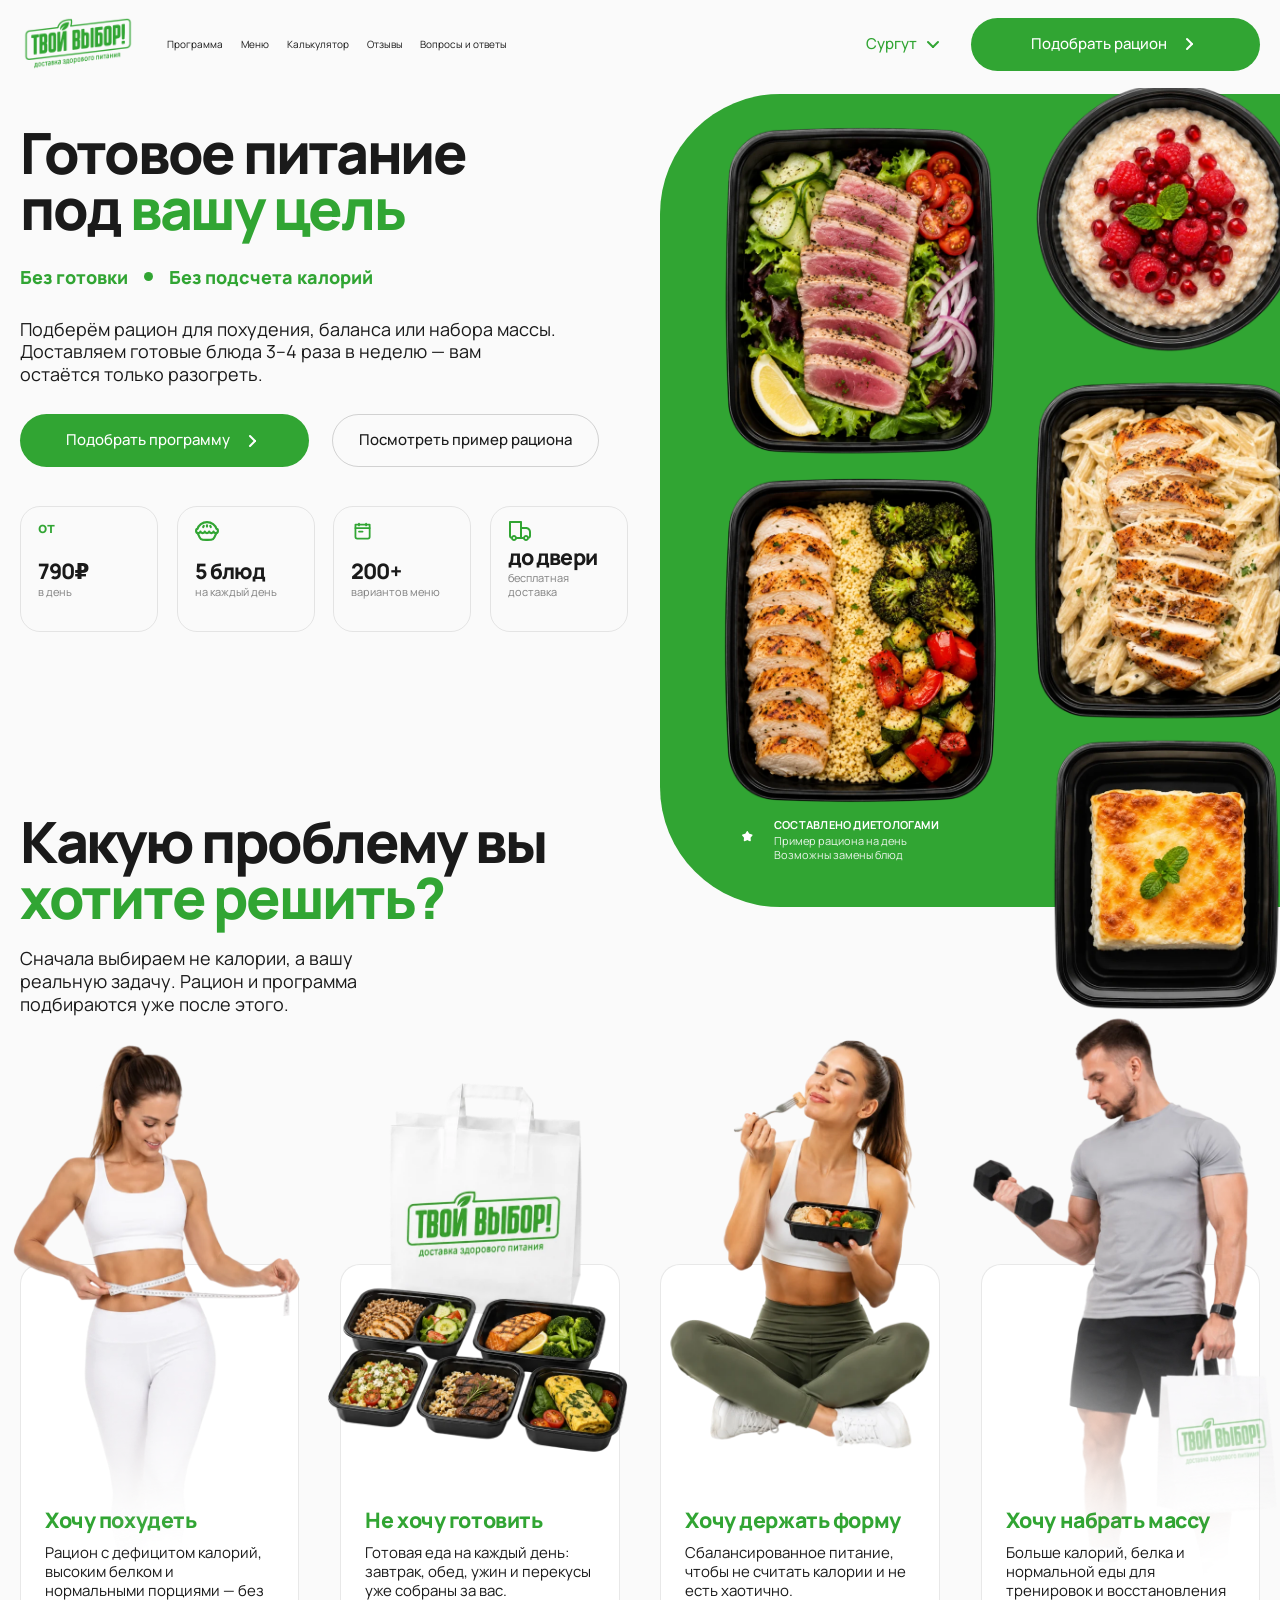
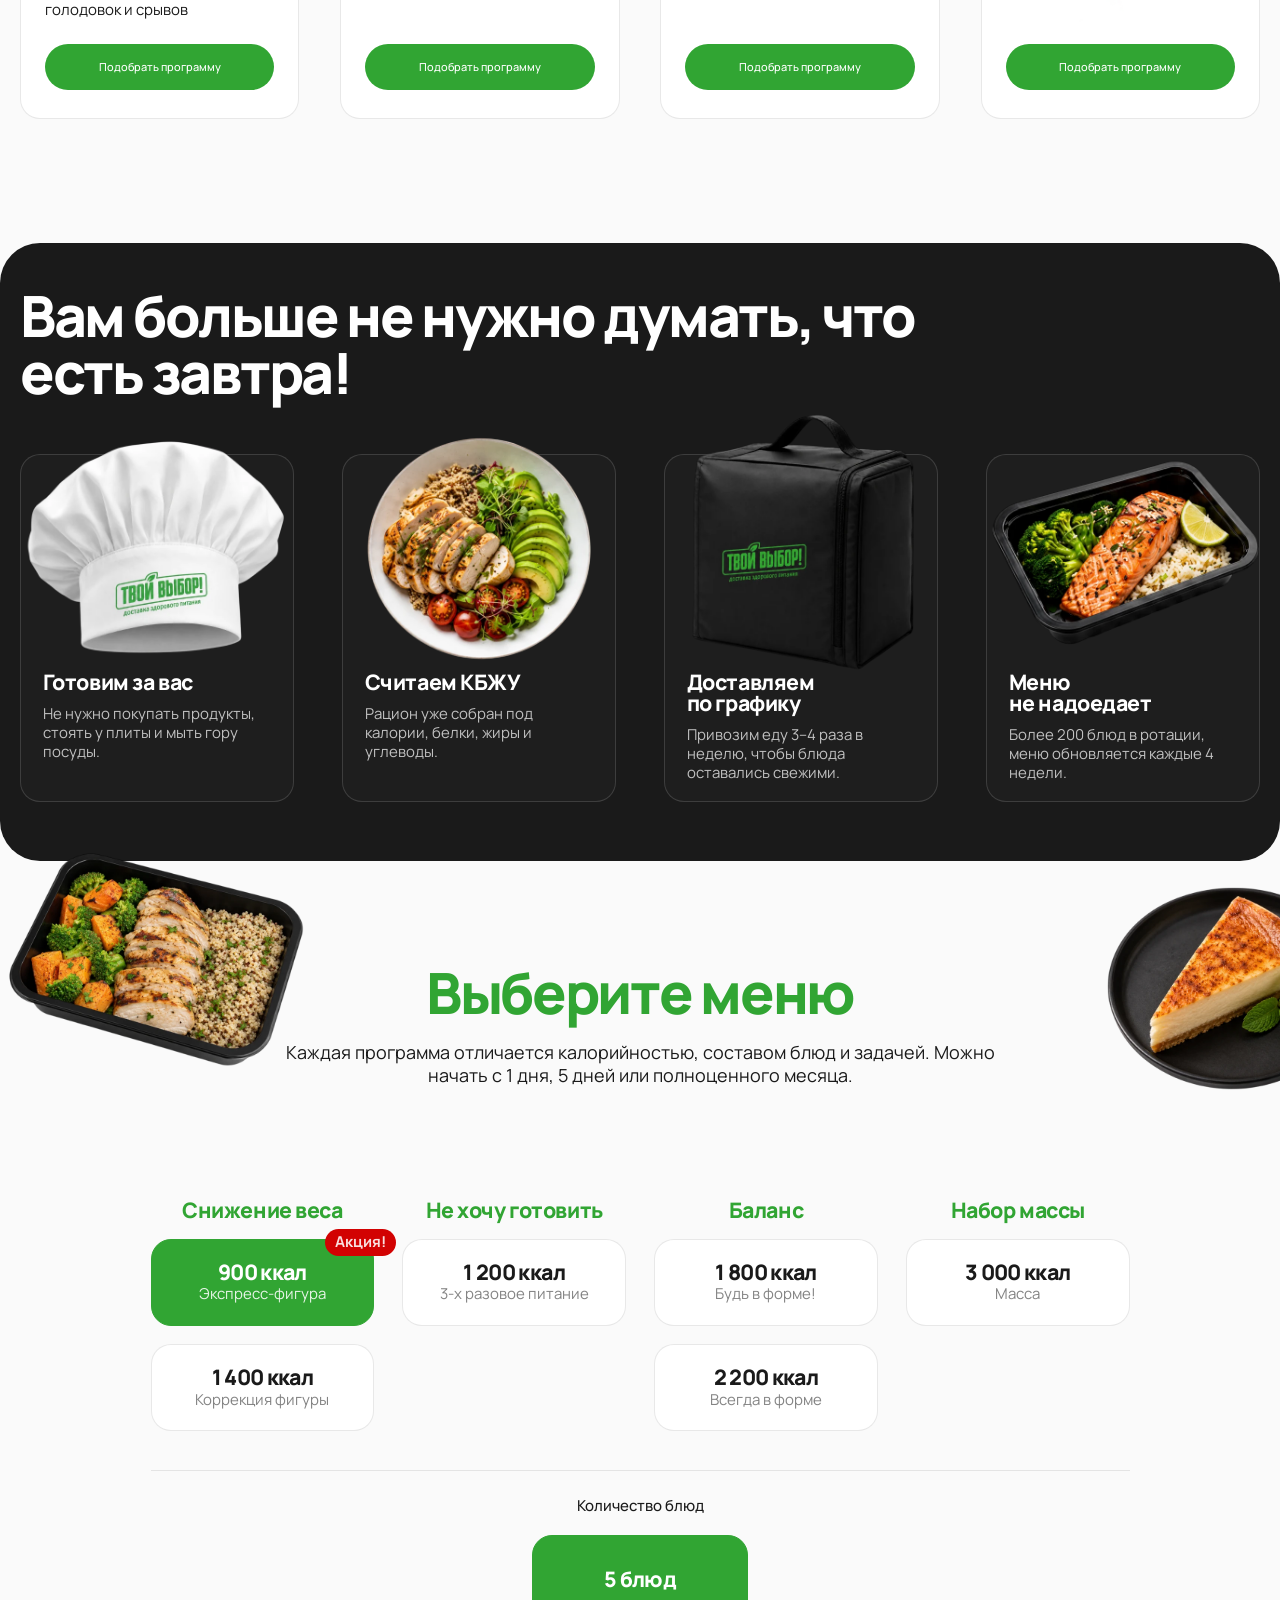
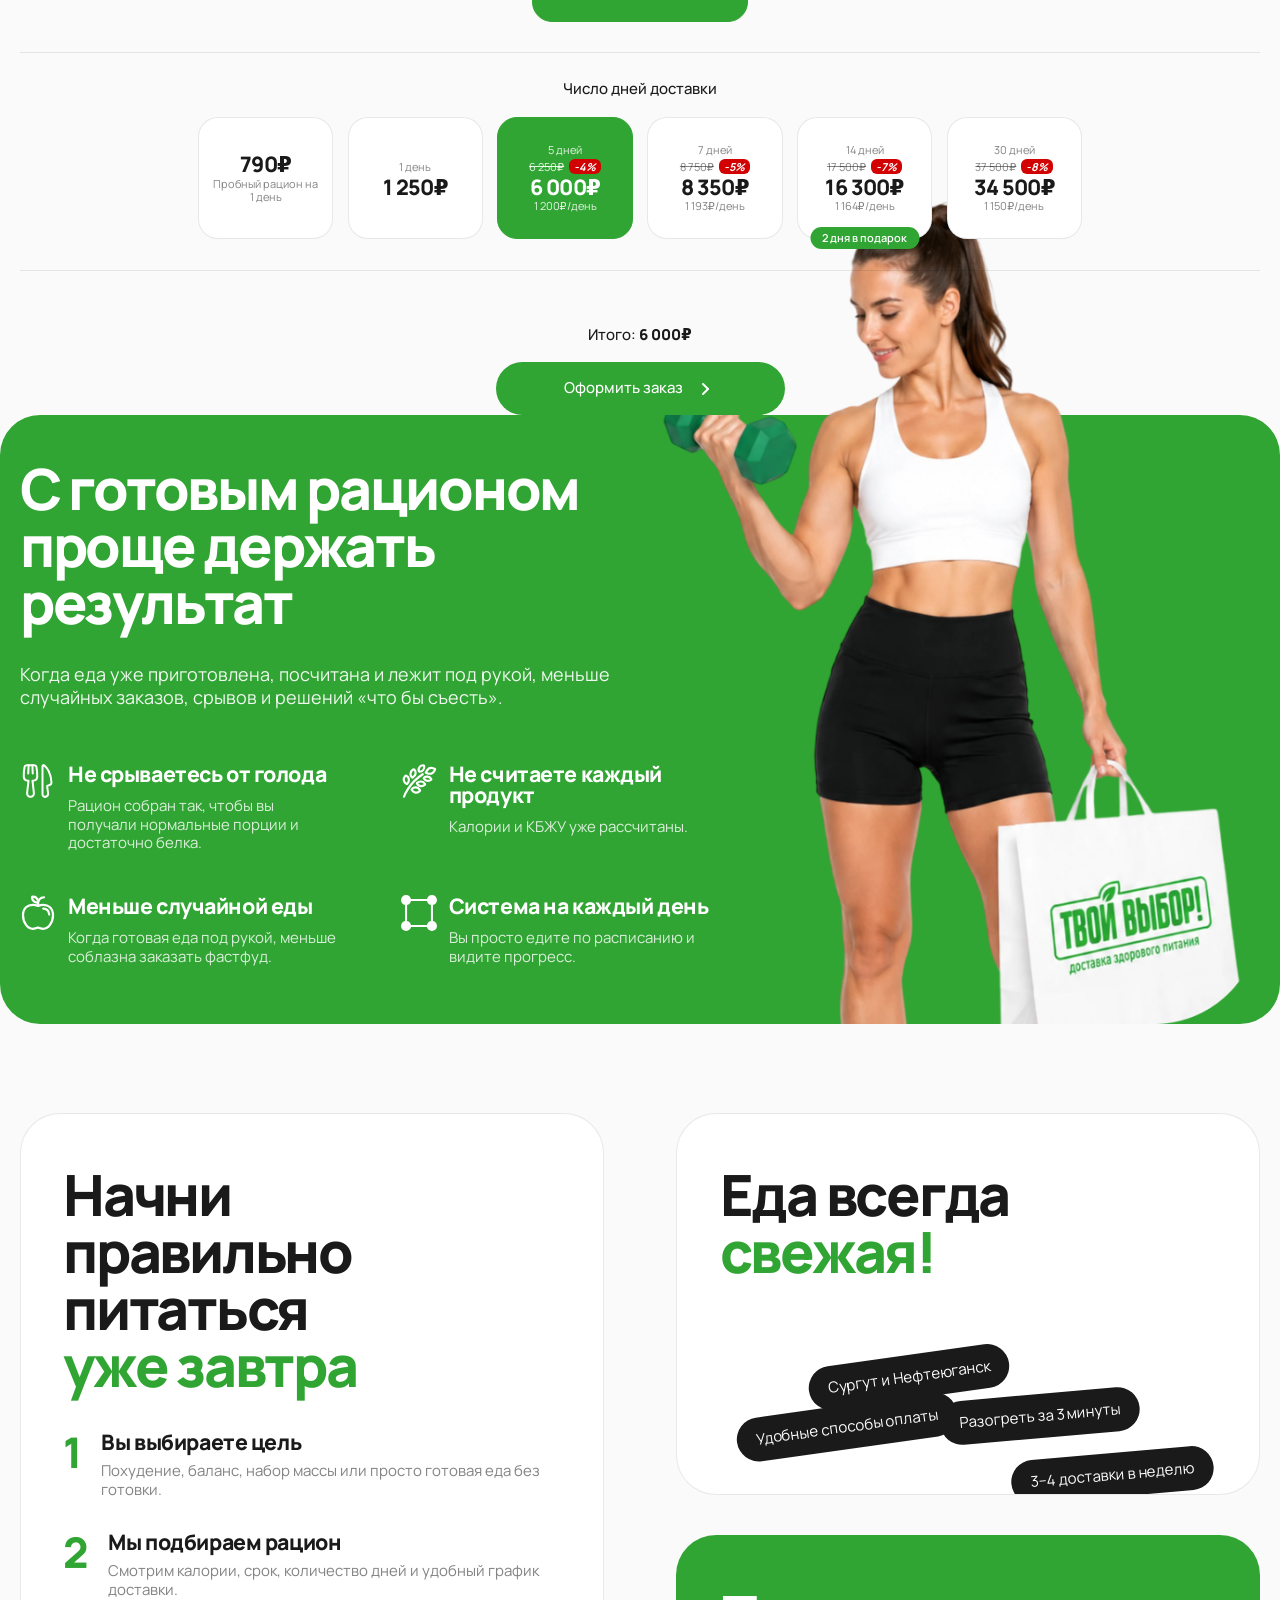
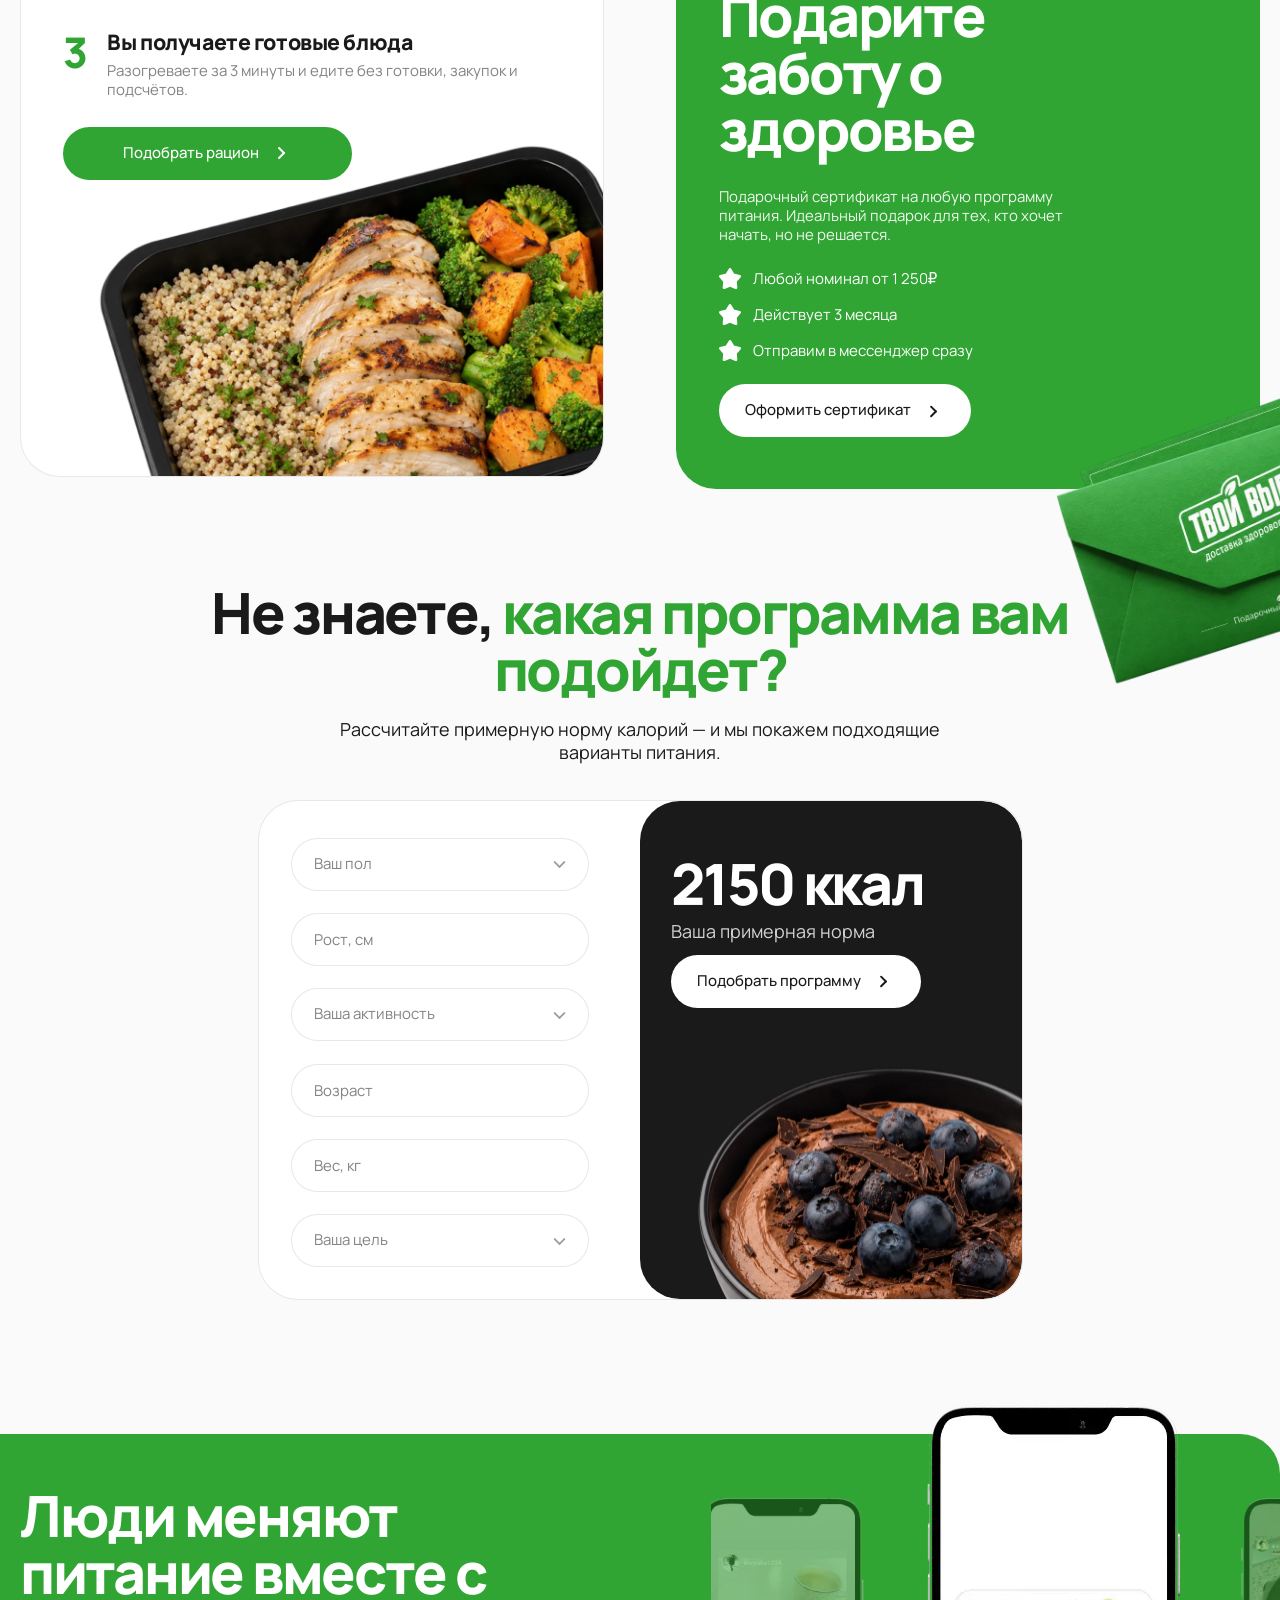
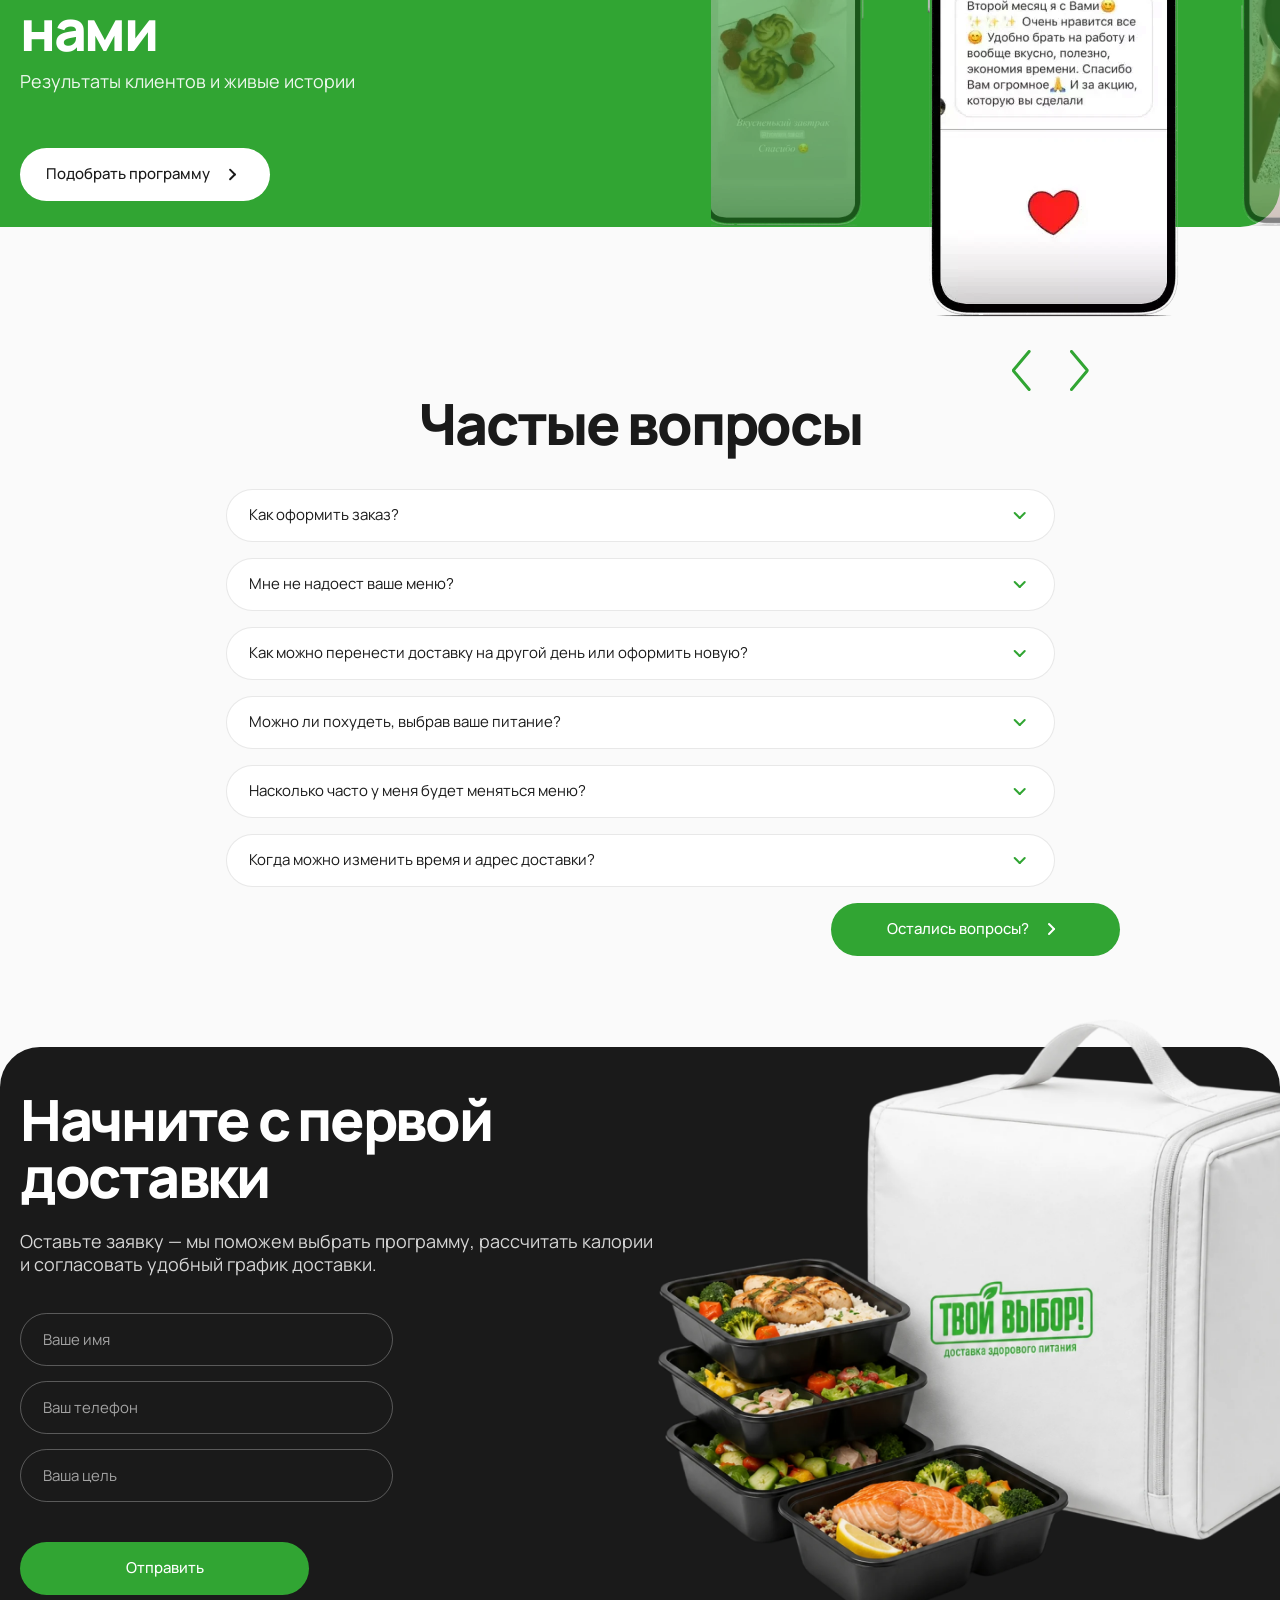
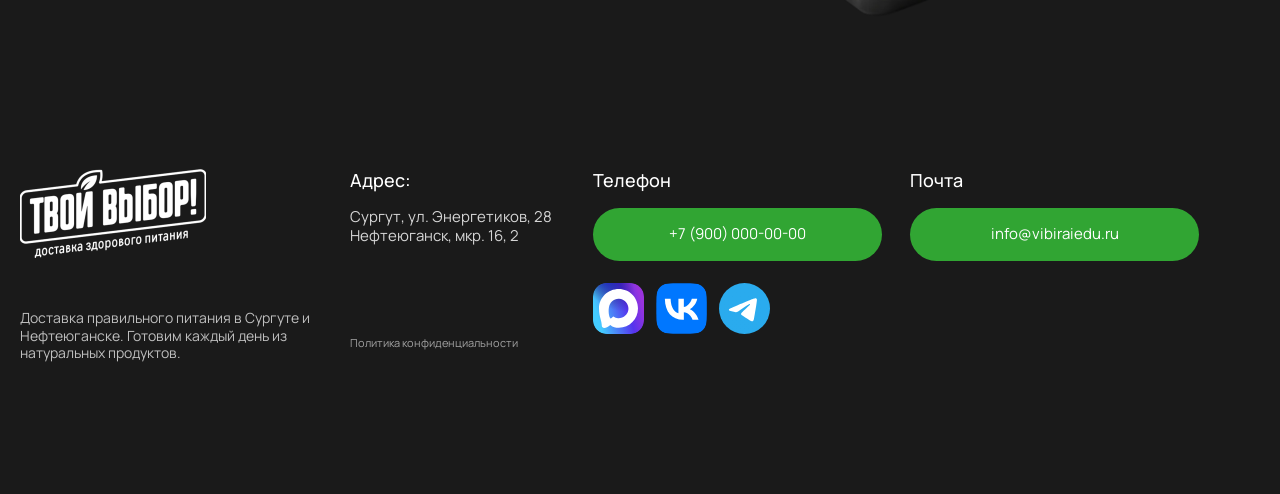
==== commit 4ba3b58a: "Replace weekly menu with a static meal example" ====
--- a/index.html
+++ b/index.html
@@ -78,7 +78,7 @@
           <span class="only-desk">Подобрать программу</span><span class="only-mob">Подобрать рацион</span>
           <img src="assets/icons/arrow-white.svg" alt="" width="24" height="24" aria-hidden="true">
         </a>
-        <a class="btn btn--ghost" href="#day">Посмотреть меню</a>
+        <a class="btn btn--ghost" href="#day">Посмотреть пример рациона</a>
       </div>
 
       <ul class="hero__stats">
@@ -105,7 +105,7 @@
       </ul>
     </div>
 
-    <div class="hero__art" aria-hidden="true">
+    <div class="hero__art" id="day">
       <div class="hero__panel">
         <picture><source media="(max-width:900px)" srcset="assets/img/m-hero-tuna.webp"><img class="hero__ph hero__ph--tuna"    src="assets/img/hero-tuna.webp"    alt="" loading="eager" width="370" height="462"></picture>
         <picture><source media="(max-width:900px)" srcset="assets/img/m-hero-oatmeal.webp"><img class="hero__ph hero__ph--oat"     src="assets/img/hero-oatmeal.webp" alt="" loading="eager" width="341" height="426"></picture>
@@ -115,7 +115,7 @@
         <p class="hero__badge">
           <img src="assets/icons/ic-star-badge.svg" alt="" width="24" height="24">
           <b>СОСТАВЛЕНО ДИЕТОЛОГАМИ</b>
-          <span>Пример рациона на день</span>
+          <span>Пример рациона на день<br>Возможны замены блюд</span>
         </p>
       </div>
     </div>
@@ -233,40 +233,6 @@
         <img src="assets/icons/arrow-white.svg" alt="" width="24" height="24" aria-hidden="true">
       </a>
     </div>
-  </div>
-</section>
-
-<!-- ================= МЕНЮ НА НЕДЕЛЮ (Google Sheets) ================= -->
-<section class="wmenu" id="day">
-  <div class="container">
-    <header class="sec__head">
-      <h2 class="sec__title sec__title--green">Меню на неделю</h2>
-      <p class="sec__lead">Выберите программу — и увидите точное расписание питания на каждый день.</p>
-    </header>
-
-    <div class="wmenu__progs" id="wmProgs" role="tablist" aria-label="Программы питания"></div>
-    <div class="wmenu__days"  id="wmDays"  role="tablist" aria-label="Дни недели"></div>
-
-    <div class="wmenu__sum" id="wmSum"></div>
-
-    <div class="wmenu__viewport">
-      <button class="wmenu__nav wmenu__nav--prev" type="button" id="wmPrev" aria-label="Предыдущее блюдо">
-        <img src="assets/icons/carousel-left.svg" alt="" width="19" height="41" aria-hidden="true">
-      </button>
-      <ul class="wmenu__grid" id="wmGrid" aria-live="polite"></ul>
-      <button class="wmenu__nav wmenu__nav--next" type="button" id="wmNext" aria-label="Следующее блюдо">
-        <img src="assets/icons/carousel-right.svg" alt="" width="19" height="41" aria-hidden="true">
-      </button>
-    </div>
-
-    <p class="wmenu__counter" id="wmCounter"></p>
-
-    <p class="wmenu__note">Меню составляется индивидуально нутрициологом и обновляется каждые 4 недели</p>
-
-    <a class="btn btn--primary wmenu__cta" href="#order">
-      Попробовать программу
-      <img src="assets/icons/arrow-white.svg" alt="" width="24" height="24" aria-hidden="true">
-    </a>
   </div>
 </section>
 
--- a/style.css
+++ b/style.css
@@ -232,7 +232,7 @@
 .stat__cap{margin-top:4px;font-size:var(--fs-sm);color:var(--ink-54)}
 
 /* --- коллаж --- */
-.hero__art{position:relative;margin-right:calc(-1 * var(--bleed));min-width:0;
+.hero__art{position:relative;scroll-margin-top:88px;margin-right:calc(-1 * var(--bleed));min-width:0;
   margin-bottom:calc(-1 * clamp(0px, 20.2vw, 291px))}
 .hero__panel{
   position:relative;
@@ -251,7 +251,7 @@
 .hero__ph--lasagna{left:58.50%; top:73.74%;  width:46.47%}
 
 .hero__badge{
-  position:absolute;left:13.23%;top:91.5%;
+  position:absolute;left:13.23%;top:89%;
   display:grid;grid-template-columns:auto 1fr;gap:2px 8px;
   color:var(--white);
 }
@@ -447,143 +447,6 @@
 .carousel__nav img{width:19px;height:41px;object-fit:contain}
 
 /* =========================================================
-   МЕНЮ НА НЕДЕЛЮ (данные из Google Sheets)
-   ========================================================= */
-.wmenu{padding:clamp(48px,9.44vw,136px) 0 clamp(56px,12.9vw,186px)}
-
-/* --- переключатель программ ---
-   расположение и поведение — как в старом сайте (_old): ряд слева направо,
-   переносится на новую строку вместо горизонтальной прокрутки. Цвета и
-   типографика — свои, сайта нового. */
-.wmenu__progs{
-  display:flex;flex-wrap:wrap;justify-content:flex-start;
-  gap:9px;
-  margin-top:clamp(26px,3.96vw,57px);
-}
-.wmenu__prog{width:auto;min-height:0;min-width:0;padding:11px 21px}
-/* название программы — обычный вес чипа (24px) слишком крупный для длинных
-   слов вроде «Сбалансированное» и вылезал за пределы пилюли */
-.wmenu__prog b{font-size:16px;font-weight:800;line-height:1.25;letter-spacing:-.01em;overflow-wrap:anywhere;white-space:normal}
-.wmenu__prog span{font-size:var(--fs-sm);margin-top:2px}
-
-/* --- дни недели: та же логика — перенос строки, не прокрутка --- */
-.wmenu__days{
-  display:flex;flex-wrap:wrap;justify-content:flex-start;
-  gap:8px;
-  margin-top:clamp(16px,2.08vw,30px);
-}
-.wmenu__day{
-  display:flex;flex-direction:column;align-items:center;justify-content:center;gap:2px;
-  width:clamp(60px,5.7vw,76px);min-height:60px;padding:8px;
-  border:1px solid var(--line);border-radius:var(--r-card);
-  background:var(--white);
-  transition:border-color .22s var(--ease),color .22s var(--ease),box-shadow .22s var(--ease);
-}
-.wmenu__day:hover{border-color:var(--green)}
-.wmenu__day-name{font-size:var(--fs-body);font-weight:800;line-height:1}
-.wmenu__day-date{font-size:var(--fs-sm);color:var(--ink-54)}
-/* в старом сайте активный день — не заливка, а зелёное кольцо-обводка */
-.wmenu__day.is-on{border-color:var(--green);box-shadow:0 0 0 1px var(--green);color:var(--green)}
-.wmenu__day.is-on .wmenu__day-date{color:var(--green)}
-
-/* --- сводка за день: как в старом сайте — одна рамка с внутренними
-   разделителями, а не отдельные плашки с зазорами --- */
-.wmenu__sum{
-  display:flex;
-  margin-top:clamp(20px,2.78vw,40px);
-  border:1px solid rgba(49,165,51,.35);border-radius:var(--r-card);
-  overflow:hidden;
-  text-align:center;
-}
-.wmenu__sum-item{
-  flex:1;display:flex;flex-direction:column;gap:3px;
-  padding:16px 8px;
-  border-right:1px solid var(--line);
-}
-.wmenu__sum-item:last-child{border-right:none}
-.wmenu__sum-item b{font-size:var(--fs-h3);font-weight:800;line-height:1;letter-spacing:-.03em}
-.wmenu__sum-item span{font-size:var(--fs-sm);color:var(--ink-54)}
-.wmenu__sum-item--kcal b{color:var(--green)}
-
-/* --- сетка карточек --- */
-.wmenu__viewport{position:relative;margin-top:clamp(22px,3.06vw,44px)}
-.wmenu__grid{
-  display:grid;grid-template-columns:repeat(4,minmax(0,1fr));
-  gap:clamp(14px,1.67vw,24px);
-}
-/* карточка блюда — структура как в старом сайте: цветная плашка приёма
-   пищи во всю ширину, фото фиксированной высоты встык с плашкой, текст
-   слева, полосы-разделители у КБЖУ. Внутренний отступ живёт не на самой
-   карточке (иначе плашка и фото не будут во всю ширину), а на каждом
-   элементе — плашке, названии, весе. */
-.wmenu__card{
-  display:flex;flex-direction:column;
-  text-align:left;
-  border:1px solid var(--line);border-radius:var(--r-card);
-  background:var(--white);
-  overflow:hidden;
-  transition:border-color .22s var(--ease),transform .22s var(--ease);
-}
-.wmenu__card:hover{border-color:var(--green);transform:translateY(-2px)}
-.wmenu__meal{
-  padding:8px 16px;
-  background:rgba(49,165,51,.12);
-  border-bottom:1px solid var(--line);
-  font-size:10px;font-weight:700;color:var(--green);text-transform:uppercase;letter-spacing:.16em;
-}
-.wmenu__img{
-  width:100%;height:165px;object-fit:cover;display:block;
-  background:rgba(26,26,26,.04);
-}
-.wmenu__name{padding:0 16px;margin-top:14px;font-size:var(--fs-body);font-weight:800;line-height:1.3;letter-spacing:-.01em}
-.wmenu__weight{padding:0 16px;margin-top:4px;margin-bottom:12px;font-size:var(--fs-sm);color:var(--ink-54)}
-.wmenu__miss{padding:0 16px 16px;margin-top:8px;font-size:var(--fs-sm);color:var(--red)}
-.wmenu__macros{
-  display:grid;grid-template-columns:repeat(4,minmax(0,1fr));
-  margin-top:auto;border-top:1px solid var(--line);
-  text-align:center;
-}
-.wmenu__macros li{
-  display:flex;flex-direction:column;align-items:center;gap:2px;
-  padding:10px 4px;border-right:1px solid var(--line);
-}
-.wmenu__macros li:last-child{border-right:none}
-.wmenu__macros b{font-size:var(--fs-body);font-weight:800;line-height:1}
-.wmenu__macros span{font-size:11px;color:var(--ink-54)}
-.wmenu__macro--kcal b{color:var(--green)}
-
-/* состояния: загрузка, пустая программа, ошибка */
-.wmenu__state{
-  grid-column:1/-1;
-  padding:clamp(34px,4.2vw,60px) 24px;
-  border:1px dashed var(--ink-18);border-radius:var(--r-card);
-  text-align:center;color:var(--ink-54);
-}
-
-/* стрелки карусели — только на мобильном. Тёмный полупрозрачный кружок
-   поверх фото, как в старом сайте: держит контраст на любой картинке,
-   в отличие от белого круга, который на светлом фото терялся. */
-.wmenu__nav{
-  --wm-strip-h:34px;--wm-photo-h:190px;
-  display:none;position:absolute;
-  top:calc(var(--wm-strip-h) + var(--wm-photo-h)/2);transform:translateY(-50%);z-index:2;
-  place-items:center;width:40px;height:40px;
-  border-radius:50%;background:rgba(26,26,26,.52);border:1px solid rgba(255,255,255,.2);
-  -webkit-backdrop-filter:blur(6px);backdrop-filter:blur(6px);
-  transition:background-color .2s var(--ease),opacity .2s var(--ease);
-}
-.wmenu__nav:active:not(:disabled){background:rgba(49,165,51,.85);border-color:var(--green)}
-/* иконка перекрашена в белый фильтром — свой файл, тот же, что у карусели отзывов */
-.wmenu__nav img{width:11px;height:24px;object-fit:contain;filter:brightness(0) invert(1)}
-.wmenu__nav:disabled{cursor:default;opacity:.18;pointer-events:none}
-.wmenu__counter{display:none}
-
-.wmenu__note{
-  margin-top:clamp(20px,2.78vw,40px);
-  font-size:var(--fs-sm);color:var(--ink-54);text-align:center;
-}
-.wmenu__cta{display:flex;width:289px;margin:clamp(14px,1.94vw,28px) auto 0}
-/* =========================================================
    ЗЕЛЁНАЯ СЕКЦИЯ
    ========================================================= */
 .keep{
@@ -876,7 +739,6 @@
     width:min(560px,100%);margin-inline:auto;
   }
   .keep,.rev{min-height:0}
-  .wmenu__grid{grid-template-columns:repeat(2,minmax(0,1fr))}
   .keep__in,.rev__in,.order__in{display:grid;gap:clamp(20px,3vw,40px)}
   /* фото теперь вне .keep__in — отступ, который раньше давал gap грида,
      ставим явно */
@@ -1076,53 +938,17 @@
   /* в мобильном фрейме цена в чипе 24px */
   .day-chip__price{font-size:24px}
   .cfg__total{margin-top:55px}
-  .cfg__submit,.wmenu__cta,.faq__cta,.steps__cta,.order__submit,.rev__cta,.gift__cta,.calc__cta{
+  .cfg__submit,.faq__cta,.steps__cta,.order__submit,.rev__cta,.gift__cta,.calc__cta{
     width:var(--m-btn);margin-inline:auto;
   }
   .faq__cta{margin-right:auto}
 
-  /* ---------- МЕНЮ НА НЕДЕЛЮ ---------- */
-  .wmenu{padding:84px 0 102px}
-  .wmenu .sec__title{max-width:357px}
-  .wmenu .sec__lead{max-width:338px;margin-top:20px}
   /* правила .carousel* ниже нужны карусели отзывов */
   .carousel{position:relative;margin-top:44px;gap:0}
   .carousel__track{gap:58px;justify-content:center;overflow:visible}
   .carousel__nav{position:absolute;top:52px;z-index:2}
   .carousel__nav--prev{left:0}
   .carousel__nav--next{right:0}
-
-  /* программы — как в старом сайте: сетка 2 колонки на всю ширину,
-     без горизонтальной прокрутки */
-  .wmenu__progs{
-    display:grid;grid-template-columns:repeat(2,1fr);
-    gap:9px;
-  }
-  .wmenu__prog{width:auto;padding:8px}
-  .wmenu__prog b{font-size:13px;white-space:normal;text-align:center}
-  /* дни — просто перенос строки, как в старом сайте (6 + 1 в остатке) */
-  .wmenu__days{flex-wrap:wrap;justify-content:flex-start}
-  .wmenu__day{width:56px;min-height:56px}
-
-  /* карточки — карусель по одной на экран, как в старом сайте */
-  .wmenu__grid{
-    display:flex;gap:14px;
-    overflow-x:auto;scroll-snap-type:x mandatory;scrollbar-width:none;
-    margin-inline:calc(-1 * var(--pad));padding-inline:var(--pad);
-  }
-  .wmenu__grid::-webkit-scrollbar{display:none}
-  .wmenu__card{flex:0 0 100%;scroll-snap-align:start}
-  .wmenu__card:hover{transform:none}
-  .wmenu__img{height:190px}
-  .wmenu__state{flex:0 0 100%}
-  /* стрелки лежат прямо на фото, вплотную к его краям — как в старом сайте */
-  .wmenu__nav{display:grid;--wm-photo-h:190px}
-  .wmenu__nav--prev{left:10px}
-  .wmenu__nav--next{right:10px}
-  .wmenu__counter{
-    display:block;margin-top:16px;
-    font-size:var(--fs-sm);font-weight:700;color:var(--ink-54);text-align:center;
-  }
 
   /* ---------- ЗЕЛЁНАЯ СЕКЦИЯ ---------- */
   .keep{padding-block:52px 0;border-radius:0 60px 0 0}
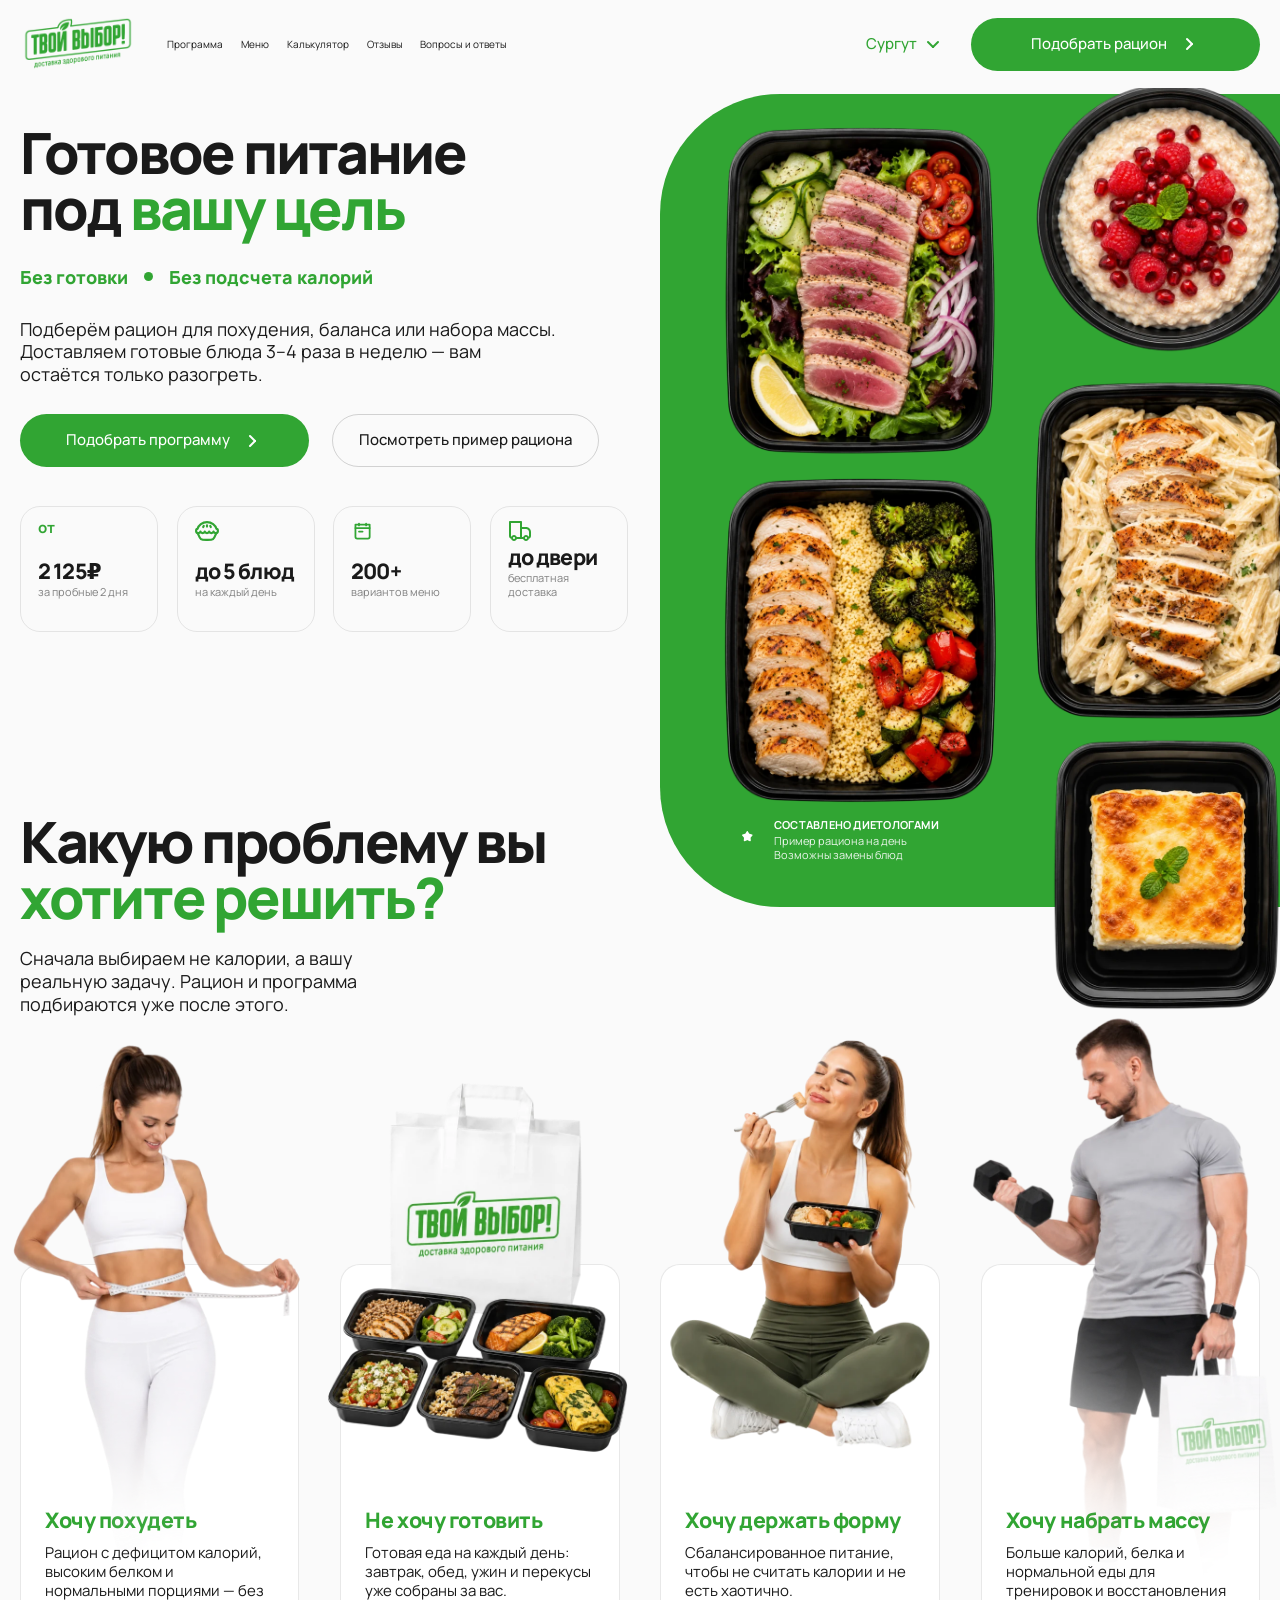
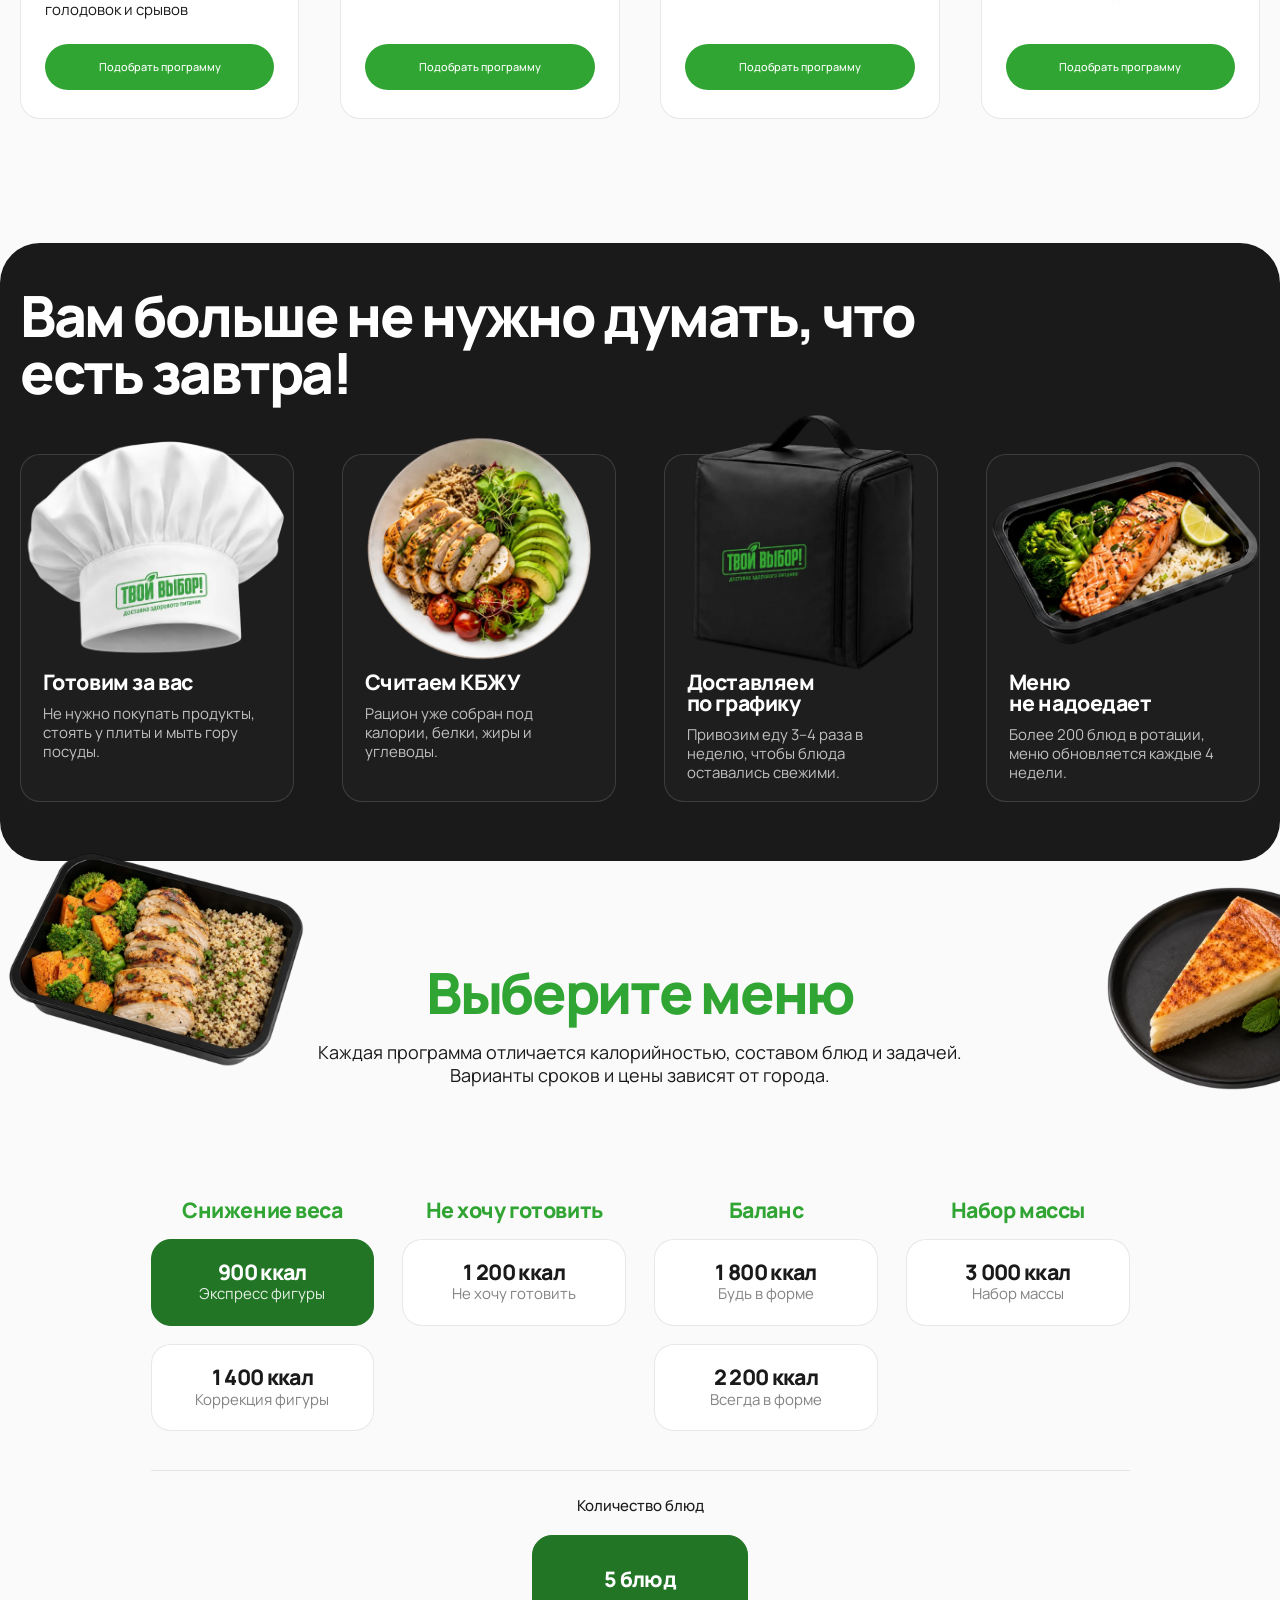
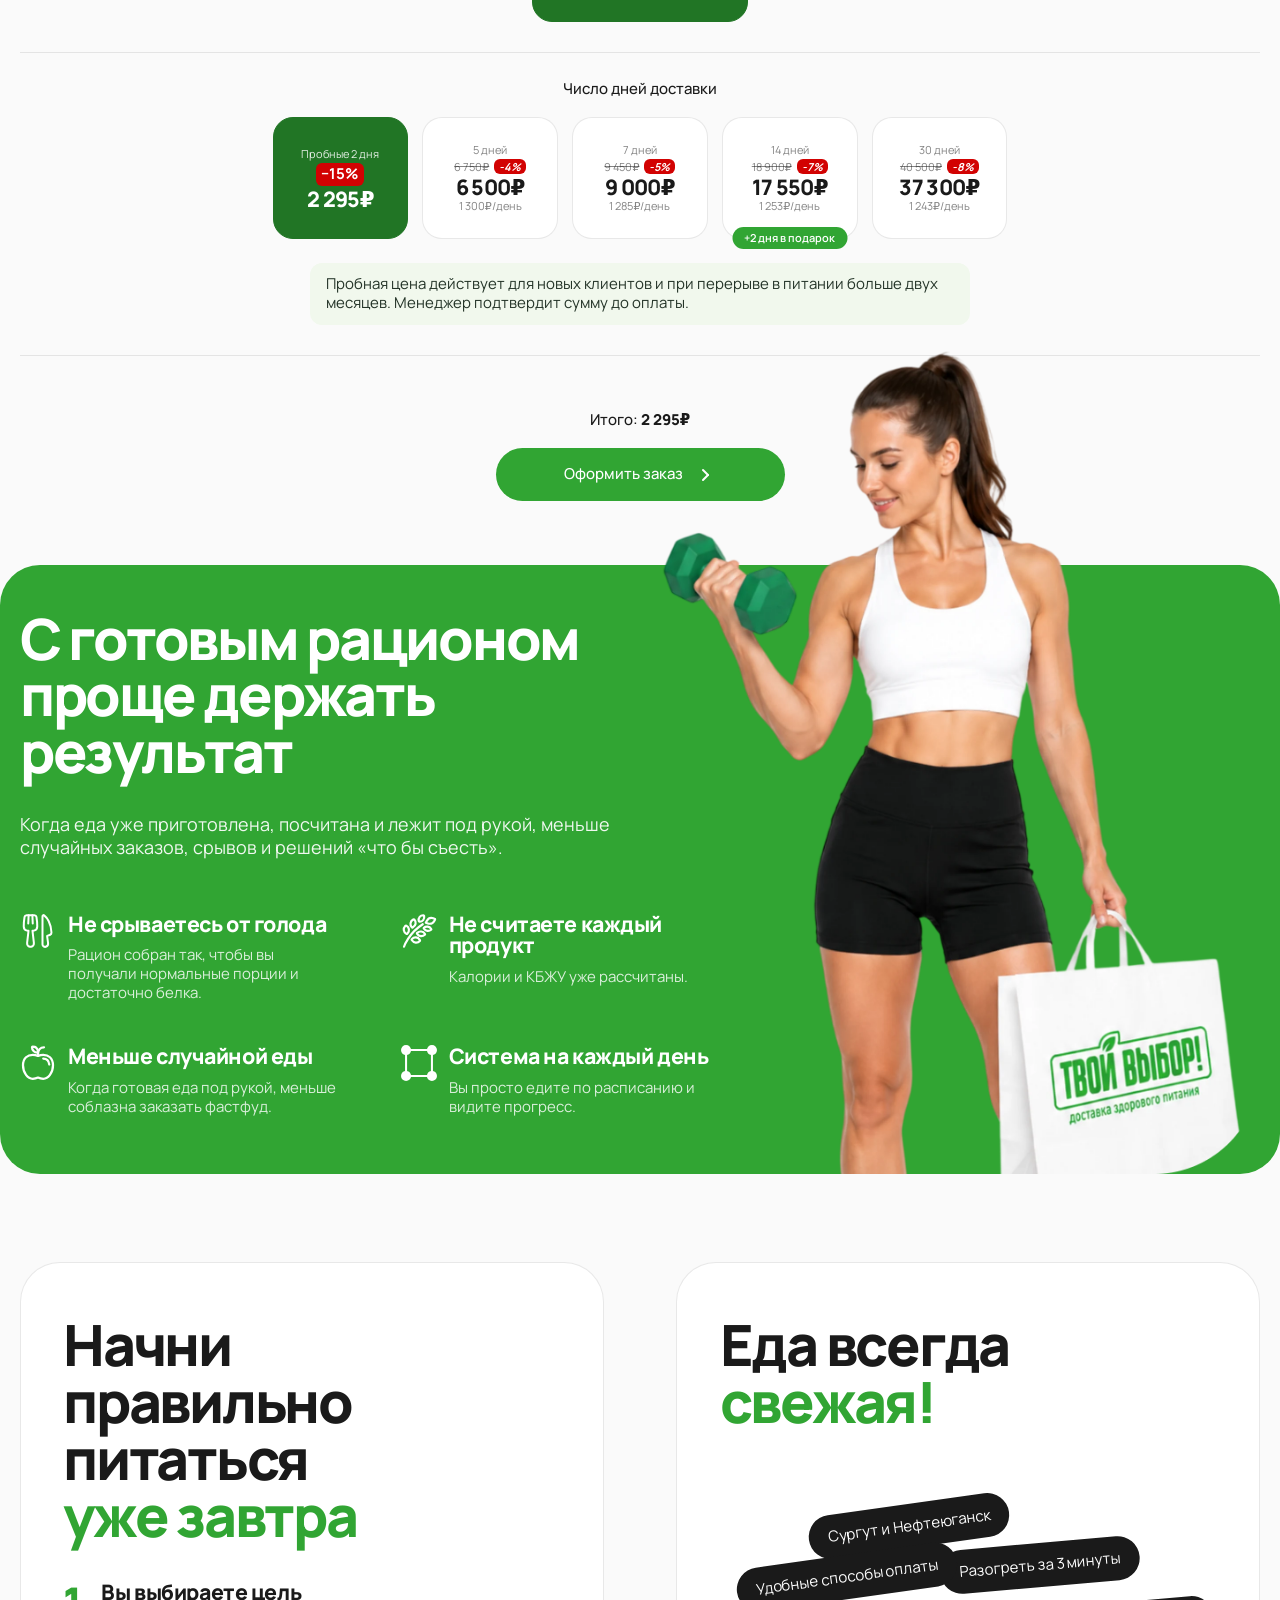
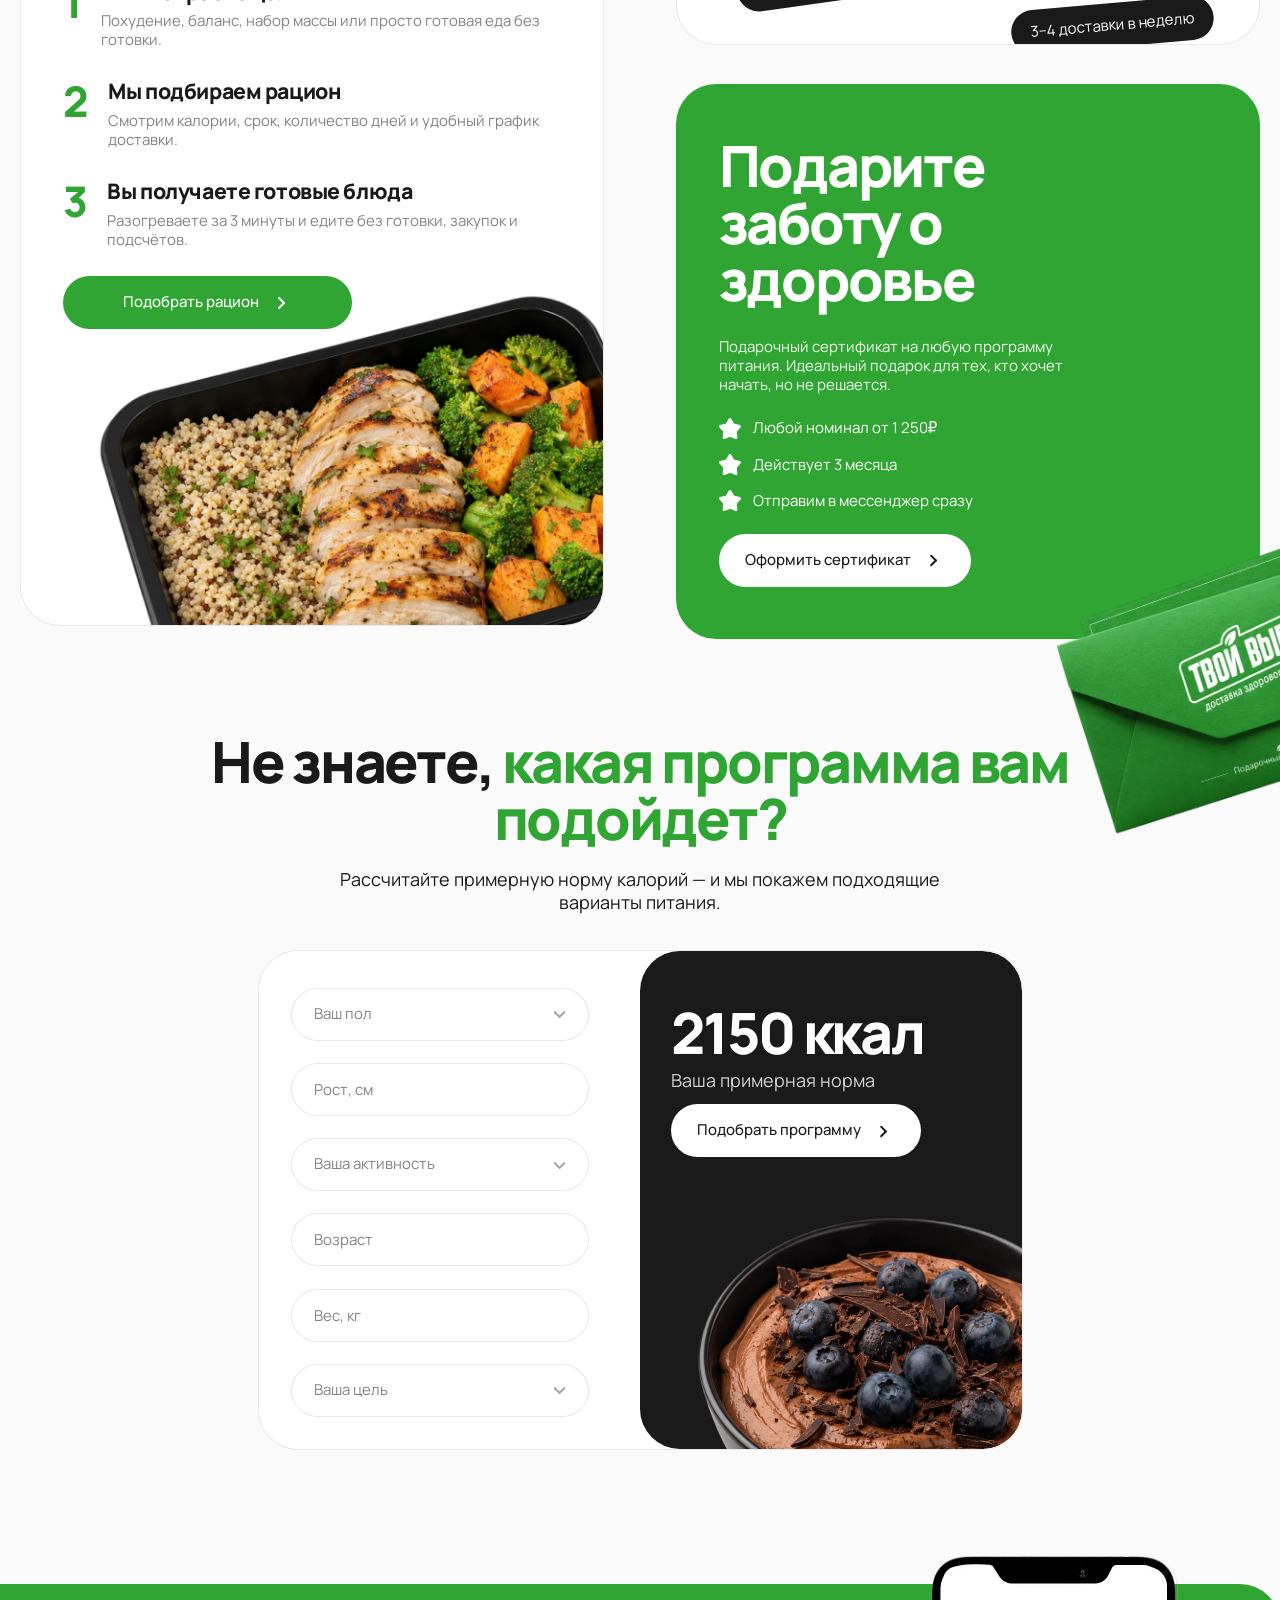
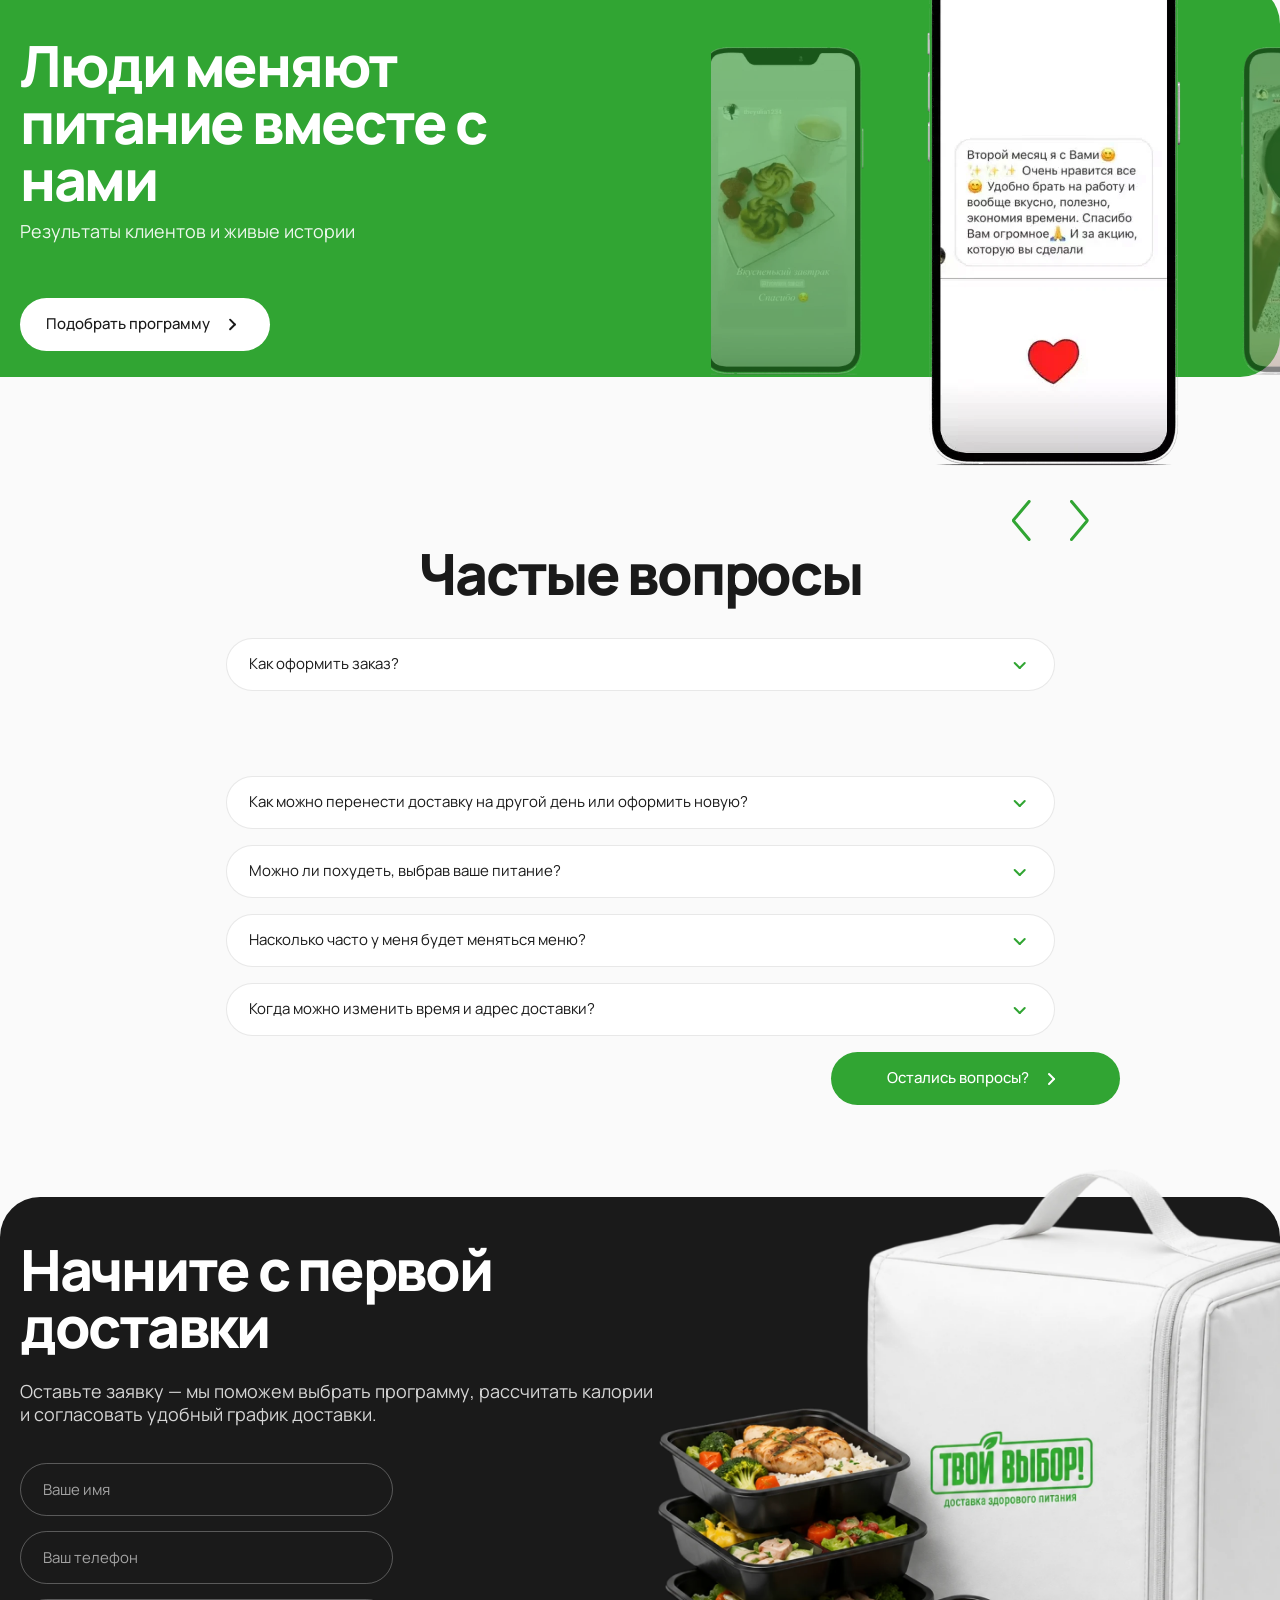
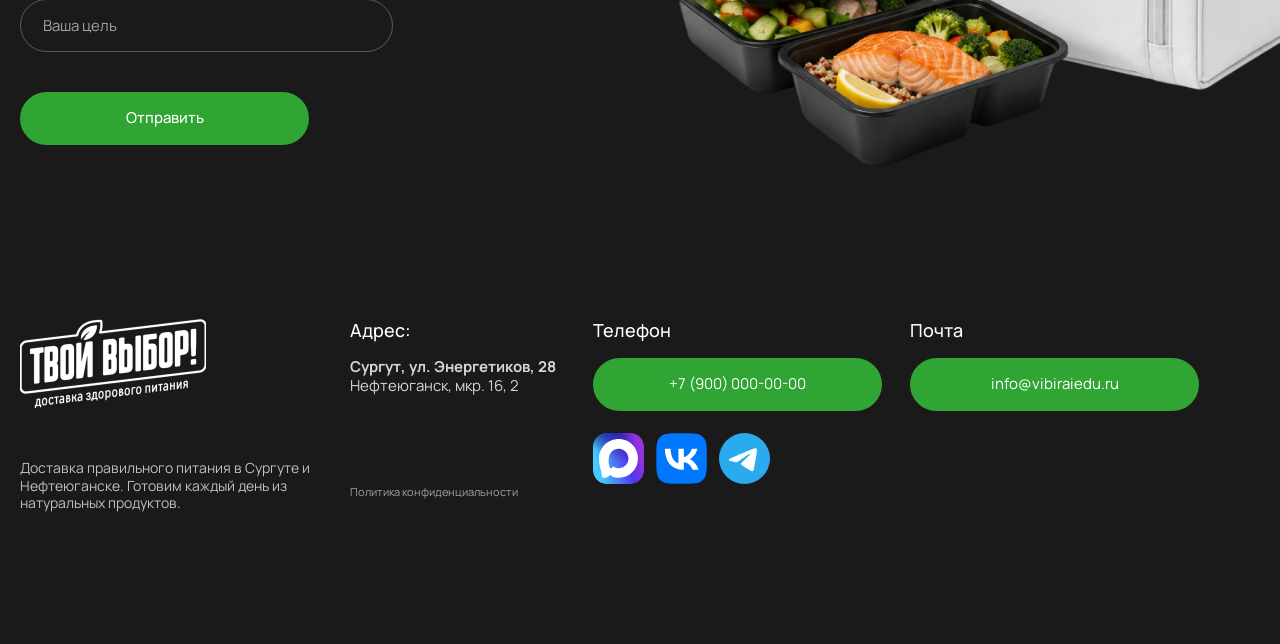
==== commit e40e15e5: "Match meal plans and prices to each city" ====
--- a/index.html
+++ b/index.html
@@ -84,12 +84,12 @@
       <ul class="hero__stats">
         <li class="stat">
           <span class="stat__top">от</span>
-          <b class="stat__num">790₽</b>
-          <span class="stat__cap">в день</span>
+          <b class="stat__num" id="heroTrialPrice">2 125₽</b>
+          <span class="stat__cap">за пробные 2 дня</span>
         </li>
         <li class="stat">
           <img class="stat__ic" src="assets/icons/ic-dish.svg" alt="" width="24" height="24" aria-hidden="true">
-          <b class="stat__num">5 блюд</b>
+          <b class="stat__num">до 5 блюд</b>
           <span class="stat__cap">на каждый день</span>
         </li>
         <li class="stat">
@@ -206,7 +206,7 @@
   <div class="container">
     <header class="sec__head">
       <h2 class="sec__title sec__title--green">Выберите меню</h2>
-      <p class="sec__lead">Каждая программа отличается калорийностью, составом блюд и задачей. Можно начать с 1 дня, 5 дней или полноценного месяца.</p>
+      <p class="sec__lead">Каждая программа отличается калорийностью, составом блюд и задачей. Варианты сроков и цены зависят от города.</p>
     </header>
 
     <div class="cfg" id="cfg">
@@ -224,9 +224,10 @@
       <div class="cfg__row">
         <p class="cfg__label">Число дней доставки</p>
         <div class="cfg__days" id="cfgDays"></div>
-      </div>
-
-      <p class="cfg__total">Итого: <b id="cfgTotal">6 500₽</b></p>
+        <p class="cfg__trial-terms" id="cfgTrialTerms">Пробная цена действует для новых клиентов и при перерыве в питании больше двух месяцев. Менеджер подтвердит сумму до оплаты.</p>
+      </div>
+
+      <p class="cfg__total">Итого: <b id="cfgTotal" aria-live="polite">2 295₽</b></p>
 
       <a class="btn btn--primary cfg__submit" href="#order" id="cfgSubmit">
         Оформить заказ
--- a/style.css
+++ b/style.css
@@ -332,7 +332,7 @@
 /* =========================================================
    КОНФИГУРАТОР МЕНЮ
    ========================================================= */
-.menu{position:relative;padding:clamp(60px,8vw,115px) 0 0}
+.menu{position:relative;padding:clamp(60px,8vw,115px) 0 clamp(28px,5vw,80px)}
 .menu__deco{position:absolute;width:clamp(150px,24vw,404px);height:auto;object-fit:cover;pointer-events:none;z-index:0}
 .menu__deco--l{left:0;top:clamp(-20px,-1vw,0px);aspect-ratio:404/292}
 /* в макете фото уходит за правый край секции на 90px при ширине 1440 (узел
@@ -372,14 +372,6 @@
 .chip.is-on{background:var(--green);border-color:var(--green);color:var(--white)}
 .chip.is-on span{color:rgba(255,255,255,.88)}
 
-.chip__sale{
-  position:absolute;top:-11px;right:-23px;
-  padding:4px 10px;border-radius:var(--r-pill);
-  background:var(--red);color:var(--white);
-  font-size:var(--fs-sm);font-weight:700;
-}
-.chip--kcal{position:relative}
-
 .cfg__row{
   padding:clamp(14px,2.08vw,30px) 0 clamp(15px,2.36vw,34px);
   border-bottom:1px solid var(--line);
@@ -410,19 +402,22 @@
 .day-chip__off{padding:2px 5px;border-radius:6px;background:var(--red);color:var(--white);font-weight:700}
 .day-chip__price{font-size:var(--fs-h3);font-weight:800;line-height:1;letter-spacing:-.03em}
 .day-chip__per{font-size:var(--fs-sm);color:var(--ink-54)}
-.day-chip__note{font-size:var(--fs-sm);line-height:1.2;color:var(--ink-54);text-align:center}
 .day-chip__gift{
   position:absolute;left:50%;transform:translateX(-50%);bottom:-11px;
   padding:4px 12px;border-radius:var(--r-pill);
   background:var(--green);color:var(--white);
   font-size:11px;font-weight:600;white-space:nowrap;
 }
-.day-chip.is-on{background:var(--green);border-color:var(--green);color:var(--white)}
+.day-chip.is-on,.cfg__goals .chip.is-on,.cfg__meals .chip.is-on{background:#217525;border-color:#217525;color:var(--white)}
 .day-chip.is-on .day-chip__lab,
 .day-chip.is-on .day-chip__per,
-.day-chip.is-on .day-chip__note,
 .day-chip.is-on .day-chip__old s{color:rgba(255,255,255,.88)}
 .day-chip.is-on .day-chip__gift{background:var(--white);color:var(--green)}
+
+.cfg__trial-terms{
+  max-width:660px;margin:24px auto 0;padding:12px 16px;border-radius:12px;
+  background:#f1f8ed;color:#243428;text-align:left;font-size:var(--fs-body);
+}
 
 .cfg__total{margin-top:clamp(22px,4.31vw,62px);text-align:center;font-size:var(--fs-body);font-weight:500}
 .cfg__total b{font-weight:800}
@@ -900,7 +895,7 @@
   .why__cta{display:flex;width:var(--m-btn);margin:57px auto 0}
 
   /* ---------- КОНФИГУРАТОР ---------- */
-  .menu{padding:39px 0 0}
+  .menu{padding:39px 0 32px}
   .menu .sec__title{max-width:374px}
   .menu .sec__lead{max-width:319px;margin-top:18px}
   .cfg{margin-top:42px}
@@ -914,7 +909,6 @@
   /* в макете между строками чипа 28px, а не 23px */
   .chip{gap:8px}
   .chip--kcal{min-height:87px}
-  .chip__sale{top:-11px;right:-10px}
 
   .cfg__row{padding:38px 0 34px}
   /* в мобильном фрейме подпись строки конфигуратора 20px/700 */
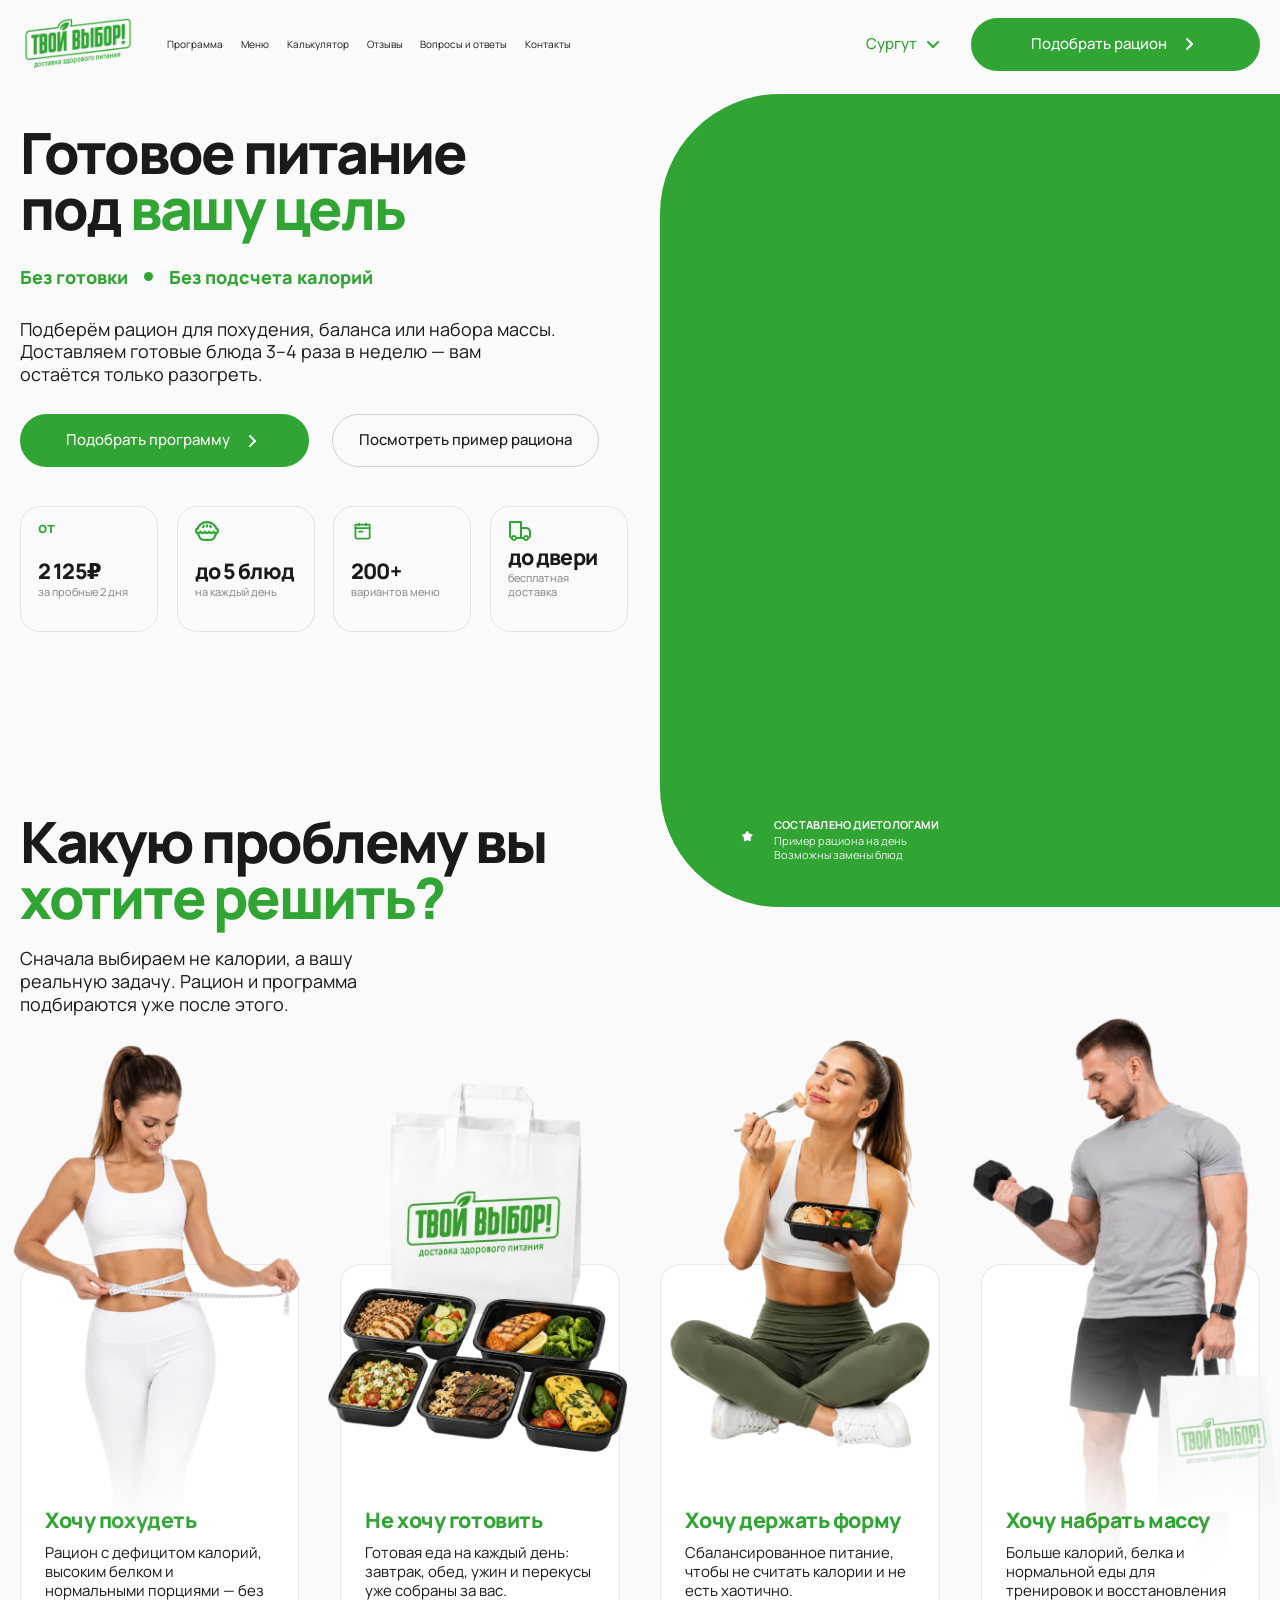
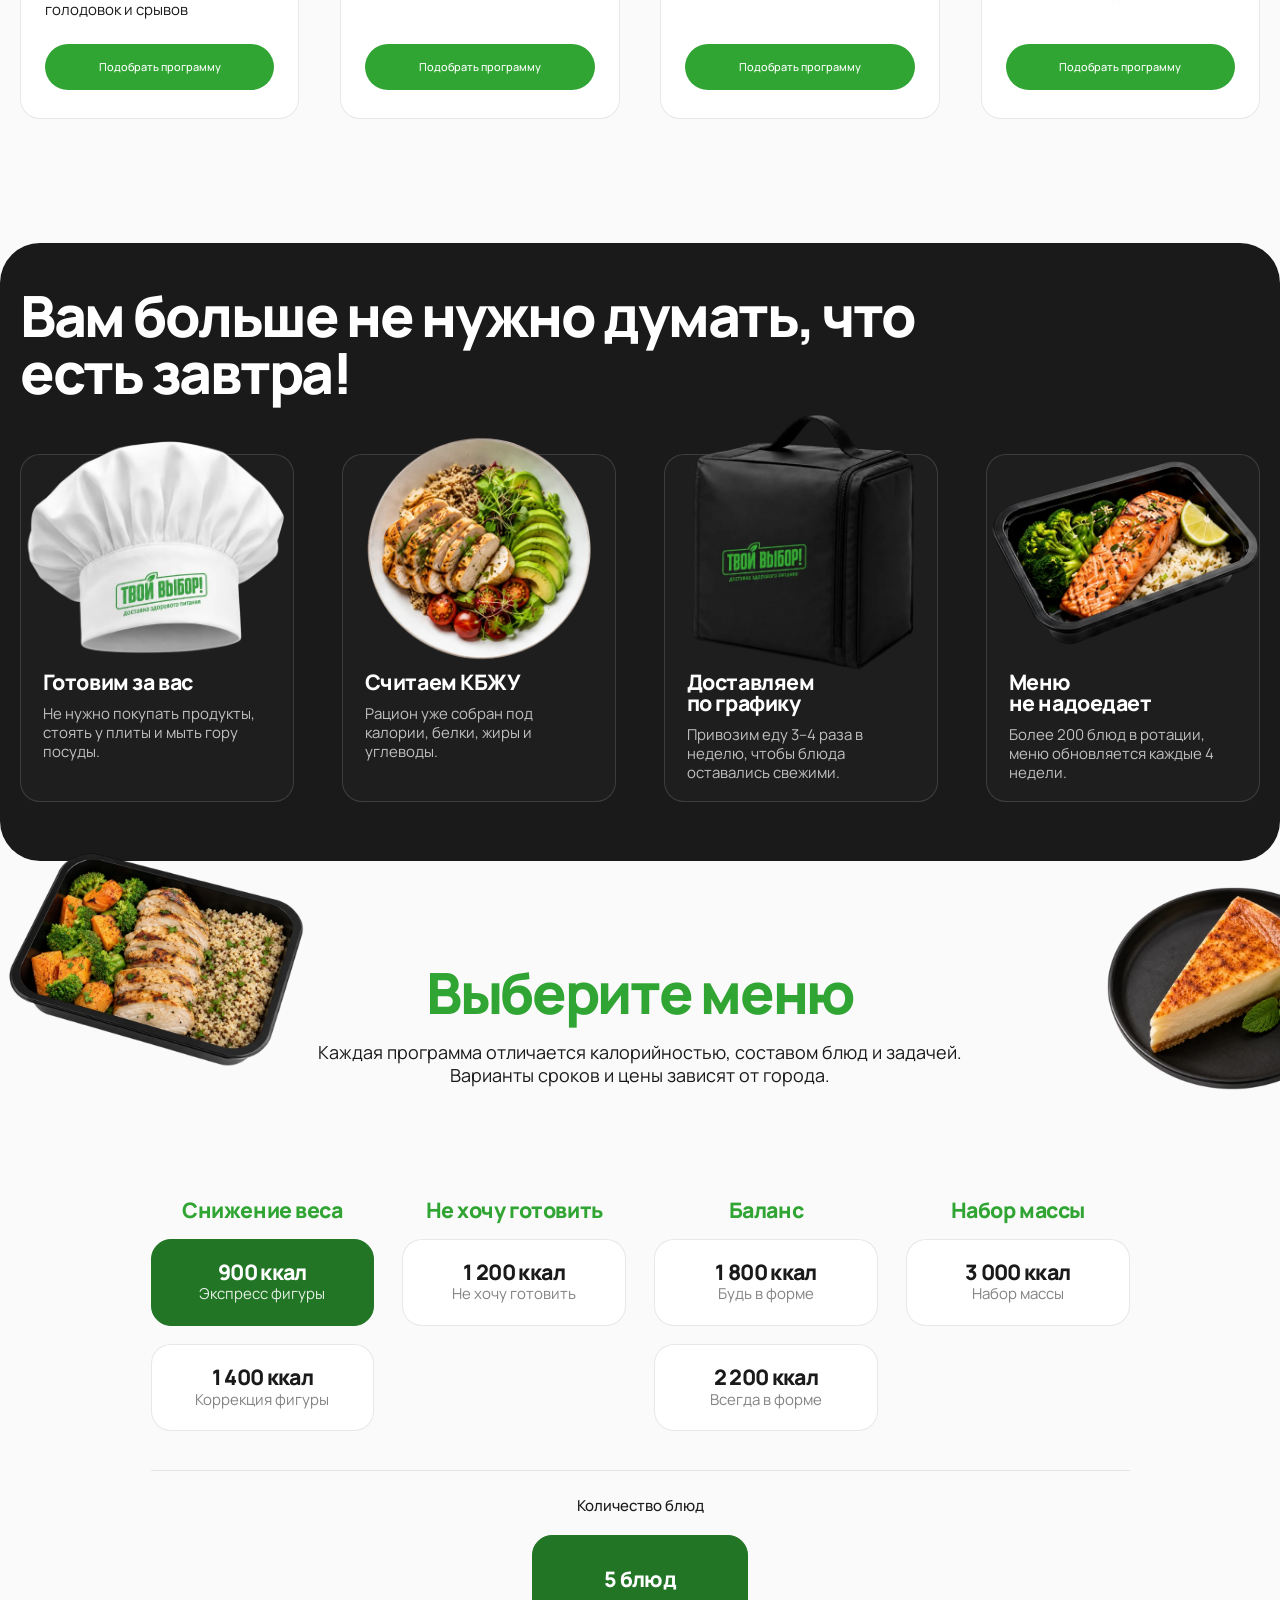
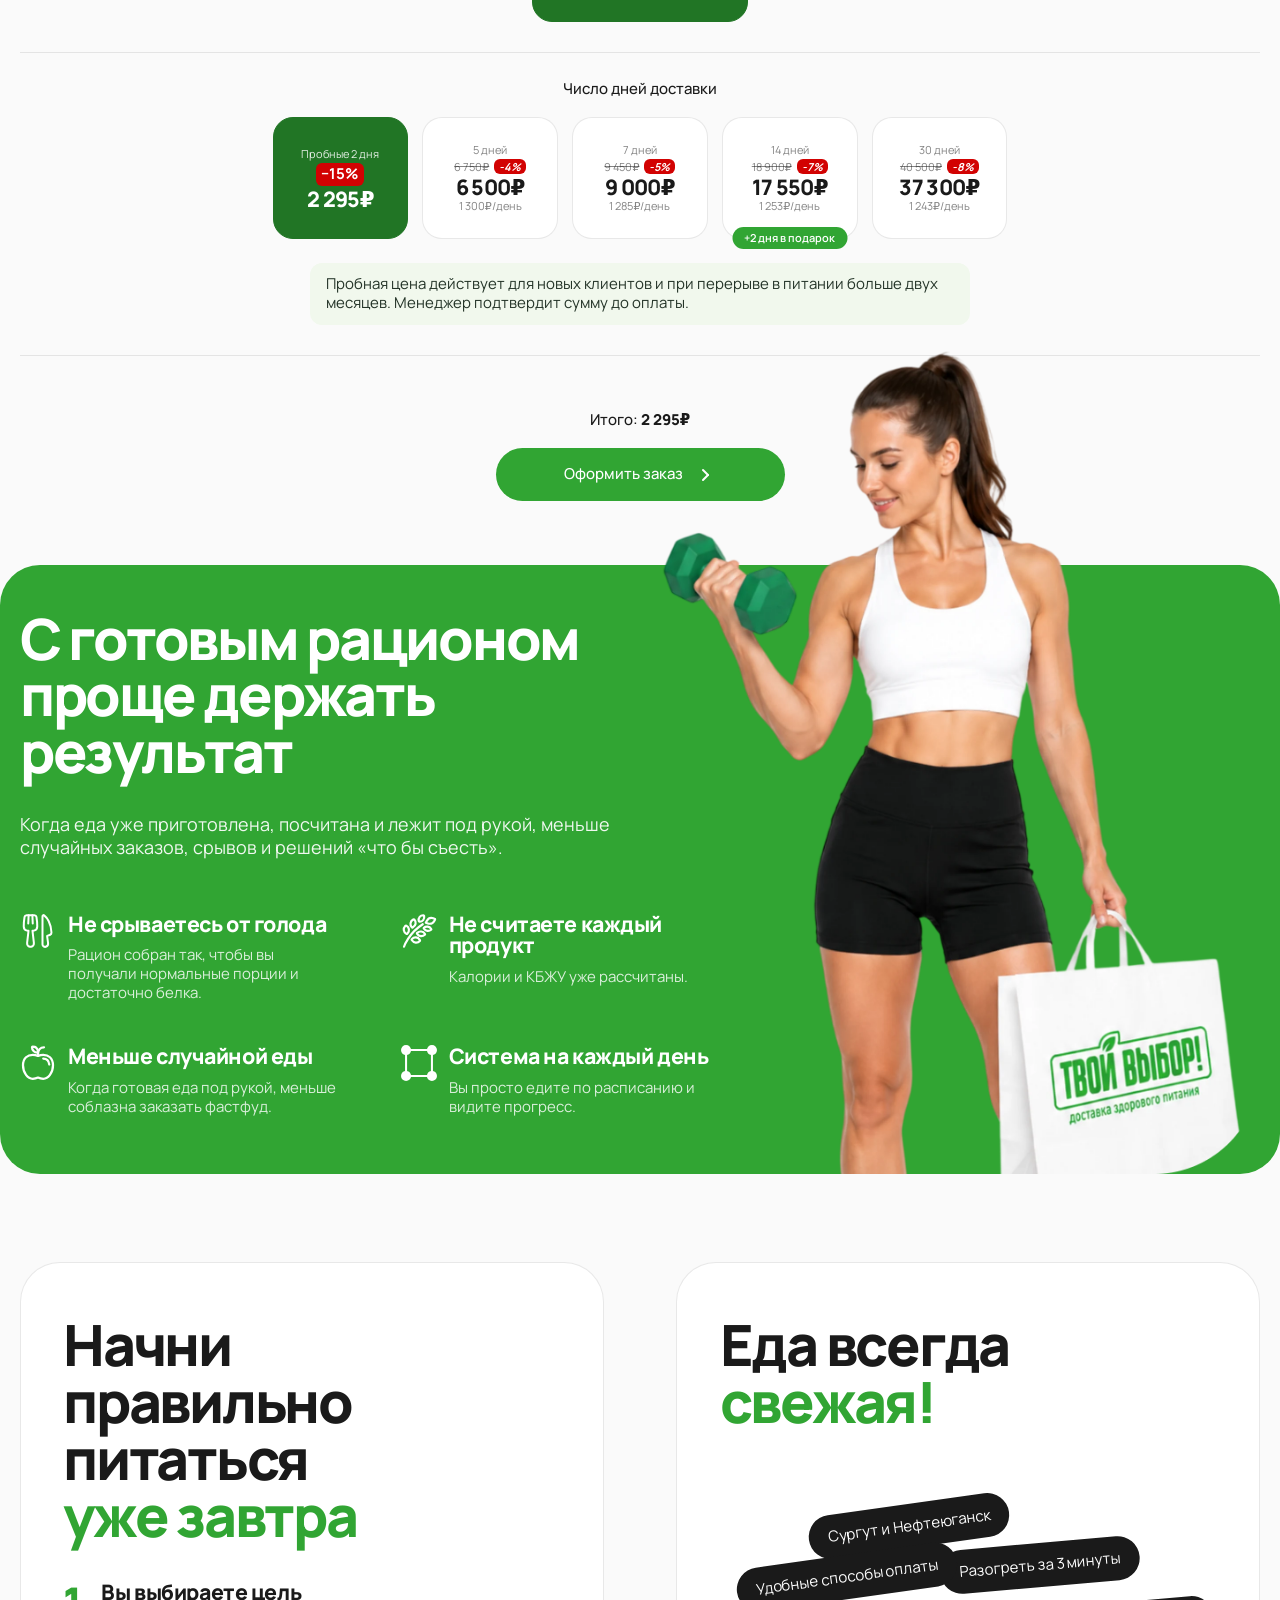
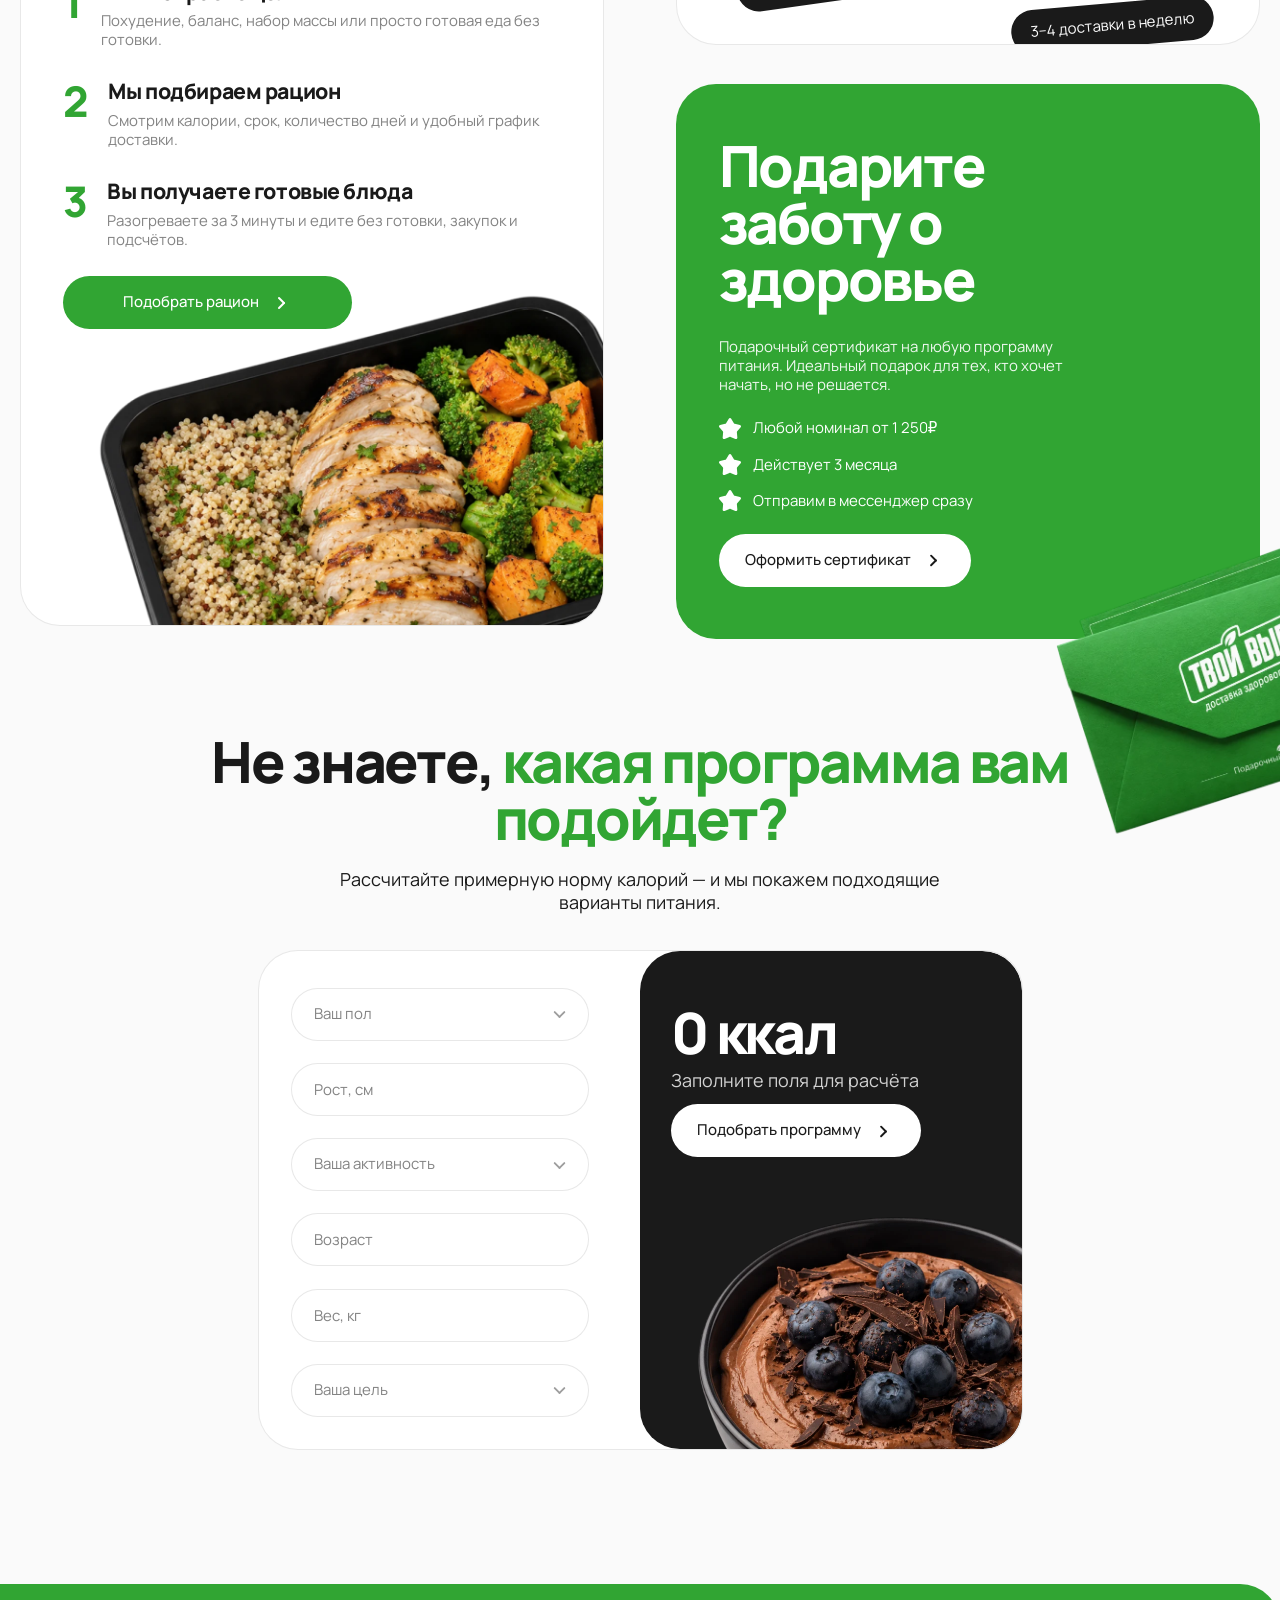
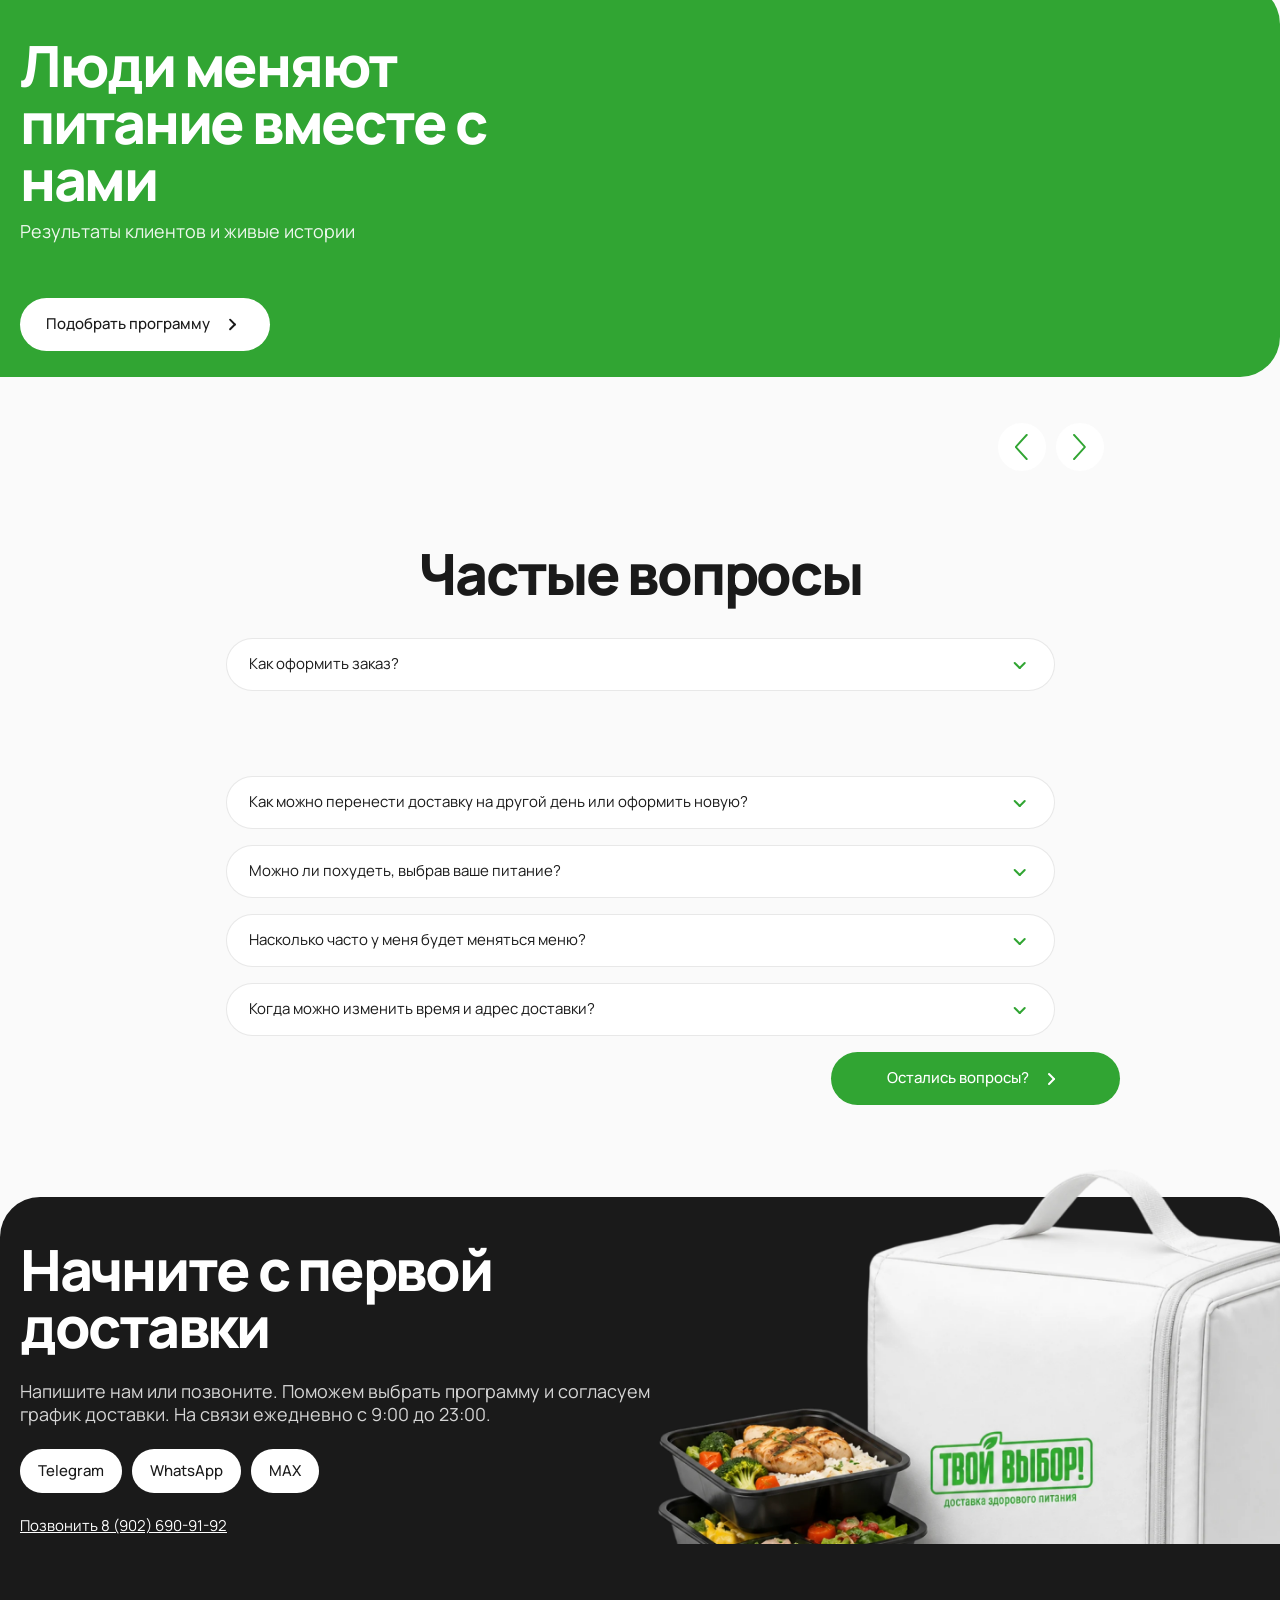
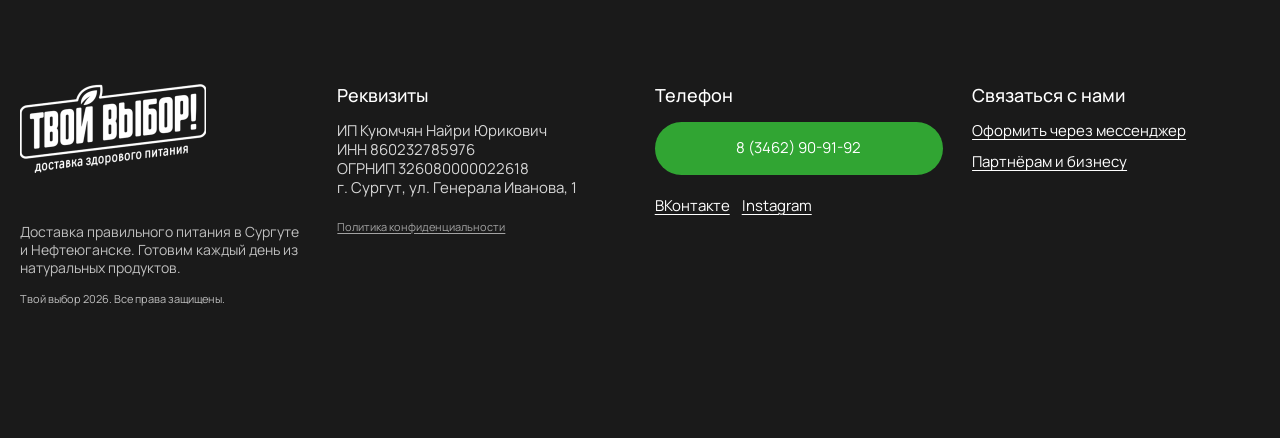
==== commit ef5436c7: "Use live contact channels and restore working site links" ====
--- a/index.html
+++ b/index.html
@@ -30,6 +30,7 @@
       <a href="#calculator">Калькулятор</a>
       <a href="#results">Отзывы</a>
       <a href="#faq">Вопросы и ответы</a>
+      <a href="#contacts">Контакты</a>
     </nav>
 
     <div class="hdr__side">
@@ -124,6 +125,7 @@
 
 <!-- ================= ЦЕЛИ ================= -->
 <section class="goals" id="programs">
+  <span class="legacy-anchor" id="about-us" aria-hidden="true"></span>
   <div class="container">
     <header class="sec__head sec__head--left">
       <h2 class="sec__title">Какую проблему вы <em>хотите решить?</em></h2>
@@ -196,6 +198,7 @@
 
 <!-- ================= КОНФИГУРАТОР МЕНЮ ================= -->
 <section class="menu" id="menu">
+  <span class="legacy-anchor" id="chose-program" aria-hidden="true"></span>
   <img class="menu__deco menu__deco--l" src="assets/img/menu-chicken-carrot.webp" alt="" loading="lazy" aria-hidden="true" width="404" height="292">
   <!-- десктопный вариант — прямой потомок .menu, а не #cfg: у #cfg класс reveal,
        transform на время анимации появления делает #cfg containing block для
@@ -314,7 +317,7 @@
             <li><img src="assets/icons/ic-star.svg" alt="" width="22" height="22" aria-hidden="true">Действует 3 месяца</li>
             <li><img src="assets/icons/ic-star.svg" alt="" width="22" height="22" aria-hidden="true">Отправим в мессенджер сразу</li>
           </ul>
-          <a class="btn btn--white gift__cta" href="#order">
+          <a class="btn btn--white gift__cta" href="#order" data-contact-intent="Подарочный сертификат">
             Оформить сертификат
             <img src="assets/icons/arrow-dark.svg" alt="" width="24" height="24" aria-hidden="true">
           </a>
@@ -343,7 +346,7 @@
           </select>
         </label>
         <label class="field">
-          <input id="calcHeight" type="number" inputmode="numeric" min="120" max="230" placeholder="Рост, см" required>
+          <input id="calcHeight" aria-label="Рост, см" type="number" inputmode="numeric" min="120" max="230" placeholder="Рост, см" required>
         </label>
         <label class="field">
           <select id="calcAct" required>
@@ -356,10 +359,10 @@
           </select>
         </label>
         <label class="field">
-          <input id="calcAge" type="number" inputmode="numeric" min="14" max="99" placeholder="Возраст" required>
+          <input id="calcAge" aria-label="Возраст" type="number" inputmode="numeric" min="14" max="99" placeholder="Возраст" required>
         </label>
         <label class="field">
-          <input id="calcWeight" type="number" inputmode="numeric" min="30" max="250" placeholder="Вес, кг" required>
+          <input id="calcWeight" aria-label="Вес, кг" type="number" inputmode="numeric" min="30" max="250" placeholder="Вес, кг" required>
         </label>
         <label class="field">
           <select id="calcGoal" required>
@@ -369,12 +372,12 @@
             <option value="0.15">Набрать массу</option>
           </select>
         </label>
-        <p class="calc__err" id="calcErr" role="alert" hidden>Заполните все поля, чтобы посчитать норму</p>
+        <p class="calc__err" id="calcErr" role="alert" hidden>Проверьте значения в отмеченных полях</p>
       </form>
 
       <div class="calc__res">
-        <b class="calc__num" id="calcNum">2150 ккал</b>
-        <p class="calc__cap" id="calcCap">Ваша примерная норма</p>
+        <b class="calc__num" id="calcNum" aria-live="polite">0 ккал</b>
+        <p class="calc__cap" id="calcCap">Заполните поля для расчёта</p>
         <button class="btn btn--white calc__cta" type="button" id="calcCta">
           Подобрать программу
           <img src="assets/icons/arrow-dark.svg" alt="" width="24" height="24" aria-hidden="true">
@@ -387,6 +390,7 @@
 
 <!-- ================= ОТЗЫВЫ ================= -->
 <section class="rev" id="results">
+  <span class="legacy-anchor" id="reviews" aria-hidden="true"></span>
   <div class="rev__in container">
     <div class="rev__col">
       <h2 class="sec__title rev__title">Люди меняют питание вместе с нами</h2>
@@ -426,7 +430,7 @@
           <span>Как оформить заказ?</span>
           <img src="assets/icons/chevron-faq.svg" alt="" width="24" height="24" aria-hidden="true">
         </button>
-        <div class="faq__a"><div><p>Оставьте заявку на сайте или позвоните нам — мы согласуем первую доставку на следующий день. Доставка происходит вечером, с 18:00 до 23:00.</p></div></div>
+        <div class="faq__a"><div><p>Напишите нам в <a href="https://api.whatsapp.com/send?phone=79026909192" target="_blank" rel="noopener">WhatsApp</a> или <a href="tel:+79026909192">позвоните по номеру 8 (902) 690-91-92</a> за день до первой доставки. Доставляем вечером, с 18:00 до 23:00.</p></div></div>
       </li>
       <li class="faq__item">
         <button class="faq__q" type="button" aria-expanded="false">
@@ -465,33 +469,28 @@
       </li>
     </ul>
 
-    <a class="btn btn--primary faq__cta" href="#order">
+    <a class="btn btn--primary faq__cta" href="#order" data-contact-intent="Вопрос о питании или доставке">
       Остались вопросы?
       <img src="assets/icons/arrow-white.svg" alt="" width="24" height="24" aria-hidden="true">
     </a>
   </div>
 </section>
 
-<!-- ================= ЗАЯВКА ================= -->
+<!-- ================= ЗАКАЗ И СВЯЗЬ ================= -->
 <section class="order" id="order">
+  <span class="legacy-anchor" id="modal-order" aria-hidden="true"></span>
+  <span class="legacy-anchor" id="modal-banner" aria-hidden="true"></span>
   <div class="order__in container">
     <div class="order__col">
       <h2 class="order__title">Начните с первой доставки</h2>
-      <p class="order__lead">Оставьте заявку — мы поможем выбрать программу, рассчитать калории и согласовать удобный график доставки.</p>
-
-      <form class="order__form" id="orderForm" novalidate>
-        <label class="field field--dark">
-          <input id="ordName" name="name" type="text" placeholder="Ваше имя" autocomplete="name" required>
-        </label>
-        <label class="field field--dark">
-          <input id="ordPhone" name="phone" type="tel" placeholder="Ваш телефон" autocomplete="tel" inputmode="tel" required>
-        </label>
-        <label class="field field--dark">
-          <input id="ordGoal" name="goal" type="text" placeholder="Ваша цель" required>
-        </label>
-        <button class="btn btn--primary order__submit" type="submit">Отправить</button>
-        <p class="order__msg" id="orderMsg" role="status"></p>
-      </form>
+      <p class="order__lead">Напишите нам или позвоните. Поможем выбрать программу и согласуем график доставки. На связи ежедневно с 9:00 до 23:00.</p>
+      <p class="order__summary" id="orderSummary" aria-live="polite" hidden></p>
+      <ul class="order__channels" aria-label="Оформить через мессенджер">
+        <li><a class="btn btn--white" target="_blank" rel="noopener" href="https://t.me/tvoivibor86">Telegram</a></li>
+        <li><a class="btn btn--white" target="_blank" rel="noopener" href="https://api.whatsapp.com/send?phone=79026909192">WhatsApp</a></li>
+        <li><a class="btn btn--white" target="_blank" rel="noopener" href="https://max.ru/u/f9LHodD0cOKBiwwO8ZmB5mFTm1brSR5f_rtA6RkVhMMDr-h_zGhriRjhoVQ">MAX</a></li>
+      </ul>
+      <a class="order__call" href="tel:+79026909192">Позвонить 8 (902) 690-91-92</a>
     </div>
 
     <picture><source media="(max-width:900px)" srcset="assets/img/m-cta-thermobag.webp"><img class="order__pic" src="assets/img/cta-thermobag.webp" alt="" loading="lazy" aria-hidden="true" width="825" height="825"></picture>
@@ -506,27 +505,28 @@
     <div class="ftr__brand">
       <img class="ftr__logo" src="assets/img/logo-white.webp" alt="Твой Выбор" width="186" height="89" loading="lazy">
       <p class="ftr__desc">Доставка правильного питания в Сургуте и Нефтеюганске. Готовим каждый день из натуральных продуктов.</p>
+      <p class="ftr__copy">Твой выбор 2026. Все права защищены.</p>
     </div>
 
     <div class="ftr__col">
-      <p class="ftr__cap">Адрес:</p>
-      <p class="ftr__addr" id="ftrAddr">Сургут, ул. Энергетиков, 28<br>Нефтеюганск, мкр. 16, 2</p>
-      <a class="ftr__policy" href="#">Политика конфиденциальности</a>
+      <p class="ftr__cap">Реквизиты</p>
+      <p class="ftr__addr">ИП Куюмчян Найри Юрикович<br>ИНН 860232785976<br>ОГРНИП 326080000022618<br>г. Сургут, ул. Генерала Иванова, 1</p>
+      <a class="ftr__policy" href="/policy/">Политика конфиденциальности</a>
     </div>
 
     <div class="ftr__col">
       <p class="ftr__cap">Телефон</p>
-      <a class="ftr__pill" href="tel:+79000000000">+7 (900) 000-00-00</a>
+      <a class="ftr__pill" href="tel:83462909192">8 (3462) 90-91-92</a>
       <ul class="ftr__soc">
-        <li><a href="#" aria-label="MAX"><img src="assets/icons/social-max.svg" alt="" width="51" height="51" loading="lazy"></a></li>
-        <li><a href="#" aria-label="ВКонтакте"><img src="assets/icons/social-vk.svg" alt="" width="51" height="51" loading="lazy"></a></li>
-        <li><a href="https://t.me/vibiraiedu" aria-label="Telegram"><img src="assets/icons/social-tg.svg" alt="" width="51" height="51" loading="lazy"></a></li>
+        <li><a target="_blank" rel="noopener" href="https://vk.com/tvoivibor_86">ВКонтакте</a></li>
+        <li><a id="ftrInstagram" target="_blank" rel="noopener" href="https://instagram.com/tvoivibor_surgut?utm_medium=copy_link">Instagram</a></li>
       </ul>
     </div>
 
-    <div class="ftr__col">
-      <p class="ftr__cap">Почта</p>
-      <a class="ftr__pill" href="mailto:info@vibiraiedu.ru">info@vibiraiedu.ru</a>
+    <div class="ftr__col ftr__links">
+      <p class="ftr__cap">Связаться с нами</p>
+      <a href="#order" data-contact-intent="">Оформить через мессенджер</a>
+      <a href="#order" data-contact-intent="Запрос коммерческого предложения">Партнёрам и бизнесу</a>
     </div>
   </div>
 </footer>
--- a/style.css
+++ b/style.css
@@ -42,6 +42,9 @@
 /* ---------- сброс ---------- */
 *,*::before,*::after{box-sizing:border-box}
 html{-webkit-text-size-adjust:100%;overflow-x:clip}
+@media(prefers-reduced-motion:no-preference){html{scroll-behavior:smooth}}
+main section[id], #contacts, .legacy-anchor{scroll-margin-top:88px}
+.legacy-anchor{display:block;height:0}
 /* выносы фото за край экрана обрезаются здесь, вертикальные наезды остаются видимы */
 main{overflow-x:clip}
 body{
@@ -613,7 +616,11 @@
 .rev__slide img{border-radius:18px}
 .rev__slide--side{opacity:1}
 .carousel__ctrls{display:flex;gap:10px;align-self:center}
-.carousel--rev .carousel__nav:hover{background:rgba(255,255,255,.16)}
+.carousel--rev .carousel__nav{position:static;background:#fff}
+.carousel--rev .carousel__nav:hover{background:#eef6ed}
+.carousel--rev .carousel__nav img{height:26px}
+.carousel--rev .rev__slide img{width:clamp(140px,19vw,282px);height:auto}
+.carousel--rev .rev__slide--side img{width:clamp(90px,12.55vw,181px)}
 
 /* =========================================================
    FAQ
@@ -637,8 +644,10 @@
 .faq__q[aria-expanded="true"] img{transform:rotate(180deg)}
 .faq__a{display:grid;grid-template-rows:0fr;transition:grid-template-rows .32s var(--ease)}
 .faq__item.is-open .faq__a{grid-template-rows:1fr}
-.faq__a>div{overflow:hidden}
+.faq__a>div{overflow:hidden;visibility:hidden}
+.faq__item.is-open .faq__a>div{visibility:visible}
 .faq__a p{padding:0 22px 20px;font-size:var(--fs-body);color:var(--ink-54)}
+.faq__a a{text-decoration:underline;color:var(--ink)}
 .faq__cta{display:flex;width:289px;margin:clamp(8px,1.25vw,18px) max(0px,calc((100% - 959px)/2)) 0 auto}
 
 /* =========================================================
@@ -652,11 +661,11 @@
 .order__in{position:relative}
 .order__title{position:relative;z-index:1;font-size:var(--fs-h1);font-weight:800;line-height:1;letter-spacing:-.04em;max-width:625px}
 .order__lead{margin-top:clamp(13px,1.94vw,28px);max-width:642px;font-size:var(--fs-lead);color:rgba(255,255,255,.82)}
-.order__form{position:relative;z-index:1;display:grid;gap:clamp(8px,1.18vw,17px);max-width:373px;margin-top:clamp(19px,2.92vw,42px)}
-.order__submit{width:289px;margin-top:clamp(13px,1.94vw,28px)}
-.order__msg{min-height:20px;font-size:var(--fs-sm)}
-.order__msg.is-ok{color:#8BE68D}
-.order__msg.is-err{color:#FF8A8A}
+.order__col{position:relative;z-index:1}
+.order__summary{max-width:40rem;margin-top:18px;font-weight:700}
+.order__channels{display:flex;flex-wrap:wrap;gap:10px;margin-top:24px}
+.order__channels .btn{min-height:44px;padding-inline:18px}
+.order__call{display:inline-block;margin-top:16px;padding-block:8px;text-decoration:underline}
 .order__pic{position:absolute;right:calc(-1 * var(--bleed) - clamp(36px,5.49vw,79px));top:calc(-1 * clamp(49px,11.3vw,163px));width:min(825px,57.3vw);max-width:none;pointer-events:none}
 
 /* =========================================================
@@ -665,15 +674,15 @@
 .ftr{padding-block:clamp(39px,10.9vw,157px) clamp(44px,10.3vw,148px);background:var(--ink);color:var(--white);position:relative;z-index:1}
 .ftr__in{
   display:grid;
-  grid-template-columns:348fr 256fr 335fr 369fr;
-  gap:0;
+  grid-template-columns:repeat(4,minmax(0,1fr));
+  gap:clamp(16px,2.3vw,32px);
   align-items:start;
 }
 .ftr__logo{width:186px;height:auto}
 .ftr__desc{margin-top:clamp(26px,3.96vw,57px);font-size:14px;color:rgba(255,255,255,.72)}
 .ftr__cap{font-size:var(--fs-lead);font-weight:500}
 .ftr__addr{margin-top:16px;font-size:var(--fs-body);color:rgba(255,255,255,.82)}
-.ftr__policy{display:inline-block;margin-top:clamp(60px,7vw,101px);font-size:var(--fs-sm);color:rgba(255,255,255,.6)}
+.ftr__policy{display:inline-block;margin-top:16px;font-size:var(--fs-sm);color:rgba(255,255,255,.6)}
 .ftr__policy:hover{color:var(--white)}
 .ftr__pill{
   display:inline-flex;align-items:center;justify-content:center;
@@ -683,9 +692,11 @@
   transition:background-color .2s var(--ease);
 }
 .ftr__pill:hover{background:var(--green-dark)}
-.ftr__soc{display:flex;gap:12px;margin-top:22px}
-.ftr__soc img{width:51px;height:51px;border-radius:14px;transition:transform .2s var(--ease)}
-.ftr__soc a:hover img{transform:translateY(-2px)}
+.ftr__soc{display:flex;flex-wrap:wrap;justify-content:inherit;gap:12px;margin-top:16px}
+.ftr__soc a,.ftr__links a,.ftr__policy{display:inline-block;padding-block:6px;text-decoration:underline;text-underline-offset:.2em}
+.ftr__links a{display:block}
+.ftr__links .ftr__cap{margin-bottom:10px}
+.ftr__copy{margin-top:16px;font-size:var(--fs-sm);color:rgba(255,255,255,.72)}
 
 /* =========================================================
    АНИМАЦИИ ПОЯВЛЕНИЯ
@@ -932,7 +943,7 @@
   /* в мобильном фрейме цена в чипе 24px */
   .day-chip__price{font-size:24px}
   .cfg__total{margin-top:55px}
-  .cfg__submit,.faq__cta,.steps__cta,.order__submit,.rev__cta,.gift__cta,.calc__cta{
+  .cfg__submit,.faq__cta,.steps__cta,.rev__cta,.gift__cta,.calc__cta{
     width:var(--m-btn);margin-inline:auto;
   }
   .faq__cta{margin-right:auto}
@@ -1015,9 +1026,9 @@
     position:static;transform:none;width:auto;
     margin:47px calc(-1 * var(--pad)) 0;
   }
-  .carousel--rev .carousel__track{gap:8px;overflow:visible}
-  .rev__slide img{width:auto;height:413px}
-  .rev__slide--side img{height:265px}
+  .carousel--rev .carousel__track{gap:8px;overflow:hidden}
+  .carousel--rev .rev__slide img{width:min(228px,60vw);height:auto}
+  .carousel--rev .rev__slide--side img{width:min(147px,38vw)}
   .rev__slide--side{opacity:1}
 
   /* ---------- FAQ ---------- */
@@ -1034,27 +1045,16 @@
   .order__in{display:block}
   .order__title{max-width:none}
   .order__lead{max-width:322px;margin-top:18px}
-  .order__form{max-width:312px;margin-top:36px;gap:17px}
-  .order__submit{display:flex;margin-top:20px}
-  .order__msg:empty{min-height:0;display:none}
   .order__pic{position:static;width:123.5%;max-width:none;margin:0 0 0 0.6%;transform:none}
 
   .ftr{padding-block:0 54px}
-  .ftr__in{display:flex;flex-direction:column;align-items:center;text-align:center;gap:0}
-  .ftr__brand,.ftr__col{display:contents}
-  .ftr__logo{order:1;width:186px}
-  .ftr__soc{order:2;margin-top:34px}
-  .ftr__col:nth-child(3) .ftr__cap{order:3;margin-top:26px}
-  .ftr__col:nth-child(3) .ftr__pill{order:4}
-  .ftr__col:nth-child(4) .ftr__cap{order:5;margin-top:16px}
-  .ftr__col:nth-child(4) .ftr__pill{order:6}
-  .ftr__col:nth-child(2) .ftr__cap{order:7;margin-top:12px}
-  /* в макете строки адресов идут с большим интервалом */
-  .ftr__addr{order:8;margin-top:12px;line-height:2.1}
-  .ftr__desc{order:9;margin-top:61px;max-width:289px}
-  .ftr__policy{order:10;margin-top:22px}
-  /* по макету между подписью и пилюлей 42px */
-  .ftr__pill{width:var(--m-btn);margin-top:42px}
+  .ftr__in{display:flex;flex-direction:column;align-items:center;text-align:center;gap:26px}
+  .ftr__brand,.ftr__col{width:100%}
+  .ftr__logo{margin-inline:auto}
+  .ftr__desc{margin:16px auto 0;max-width:289px}
+  .ftr__soc{justify-content:center}
+  .ftr__pill{width:min(289px,100%)}
+
 }
 
 @media (max-width:420px){
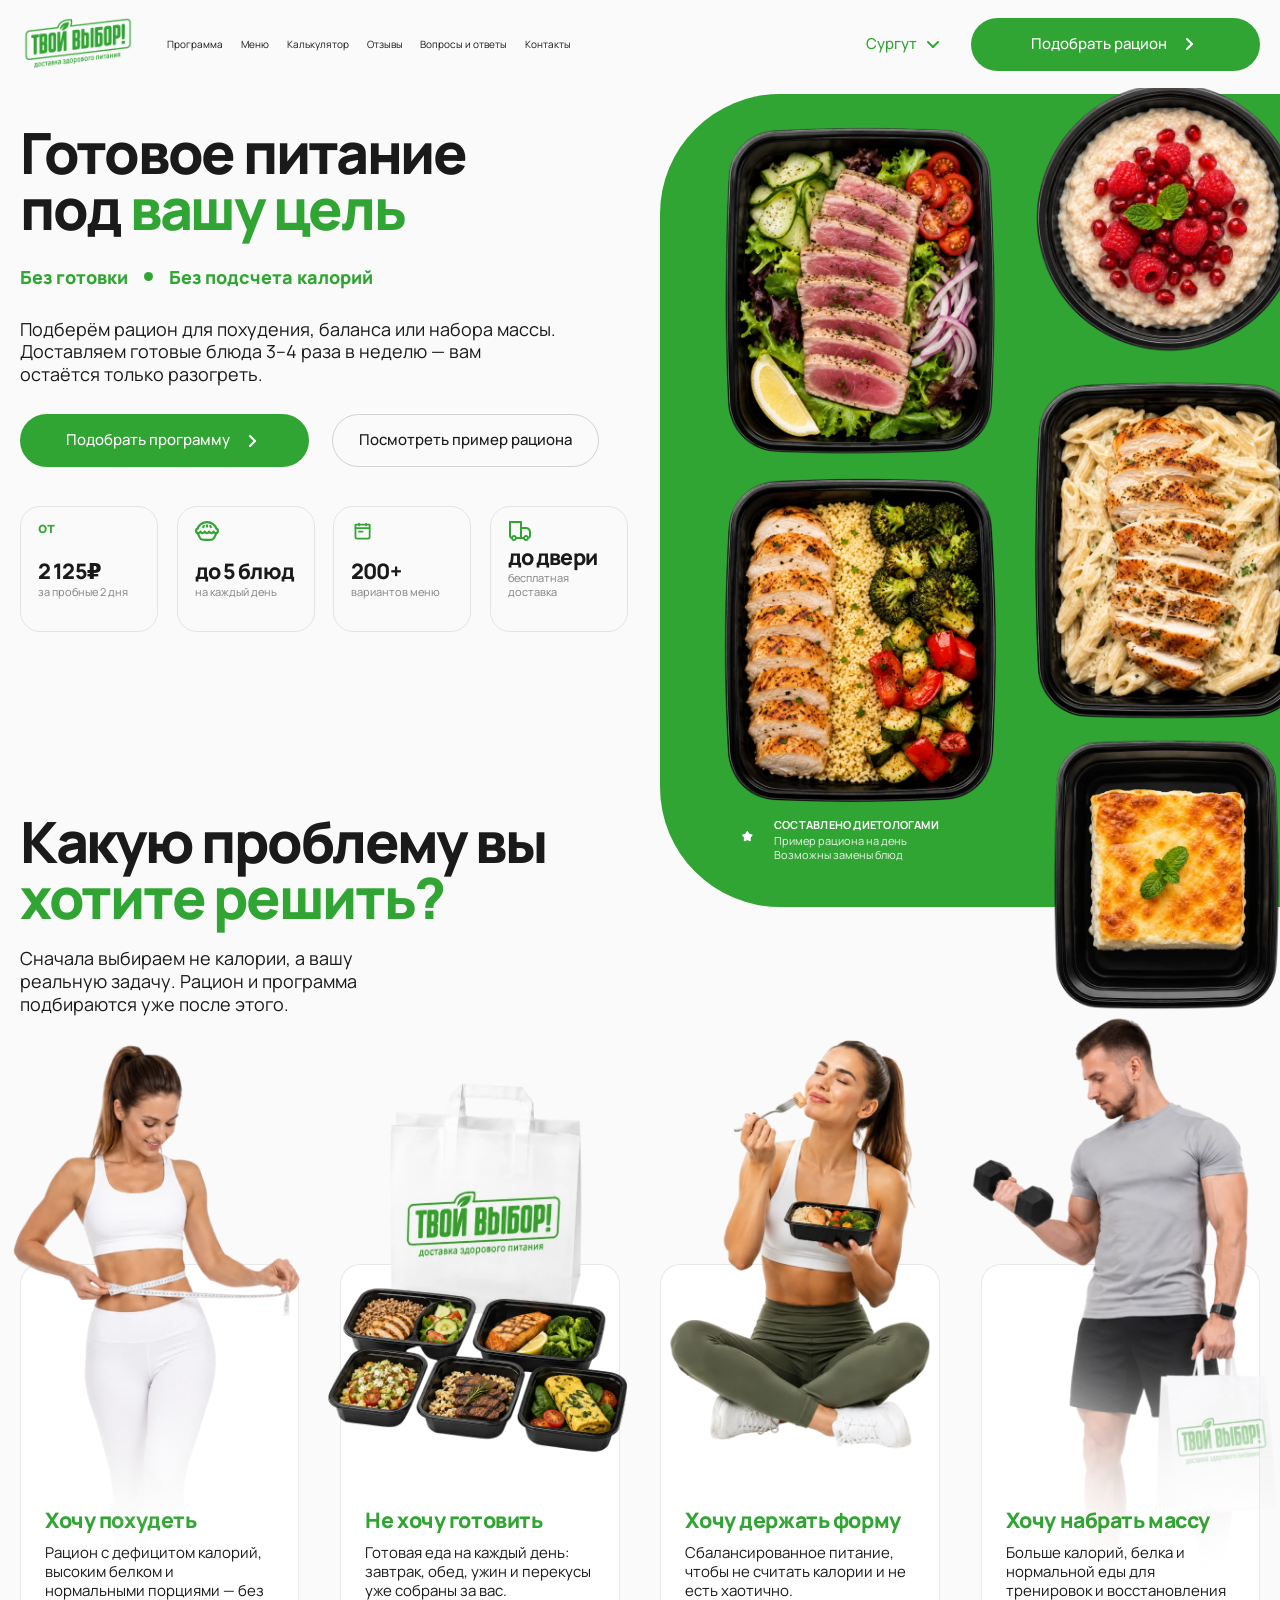
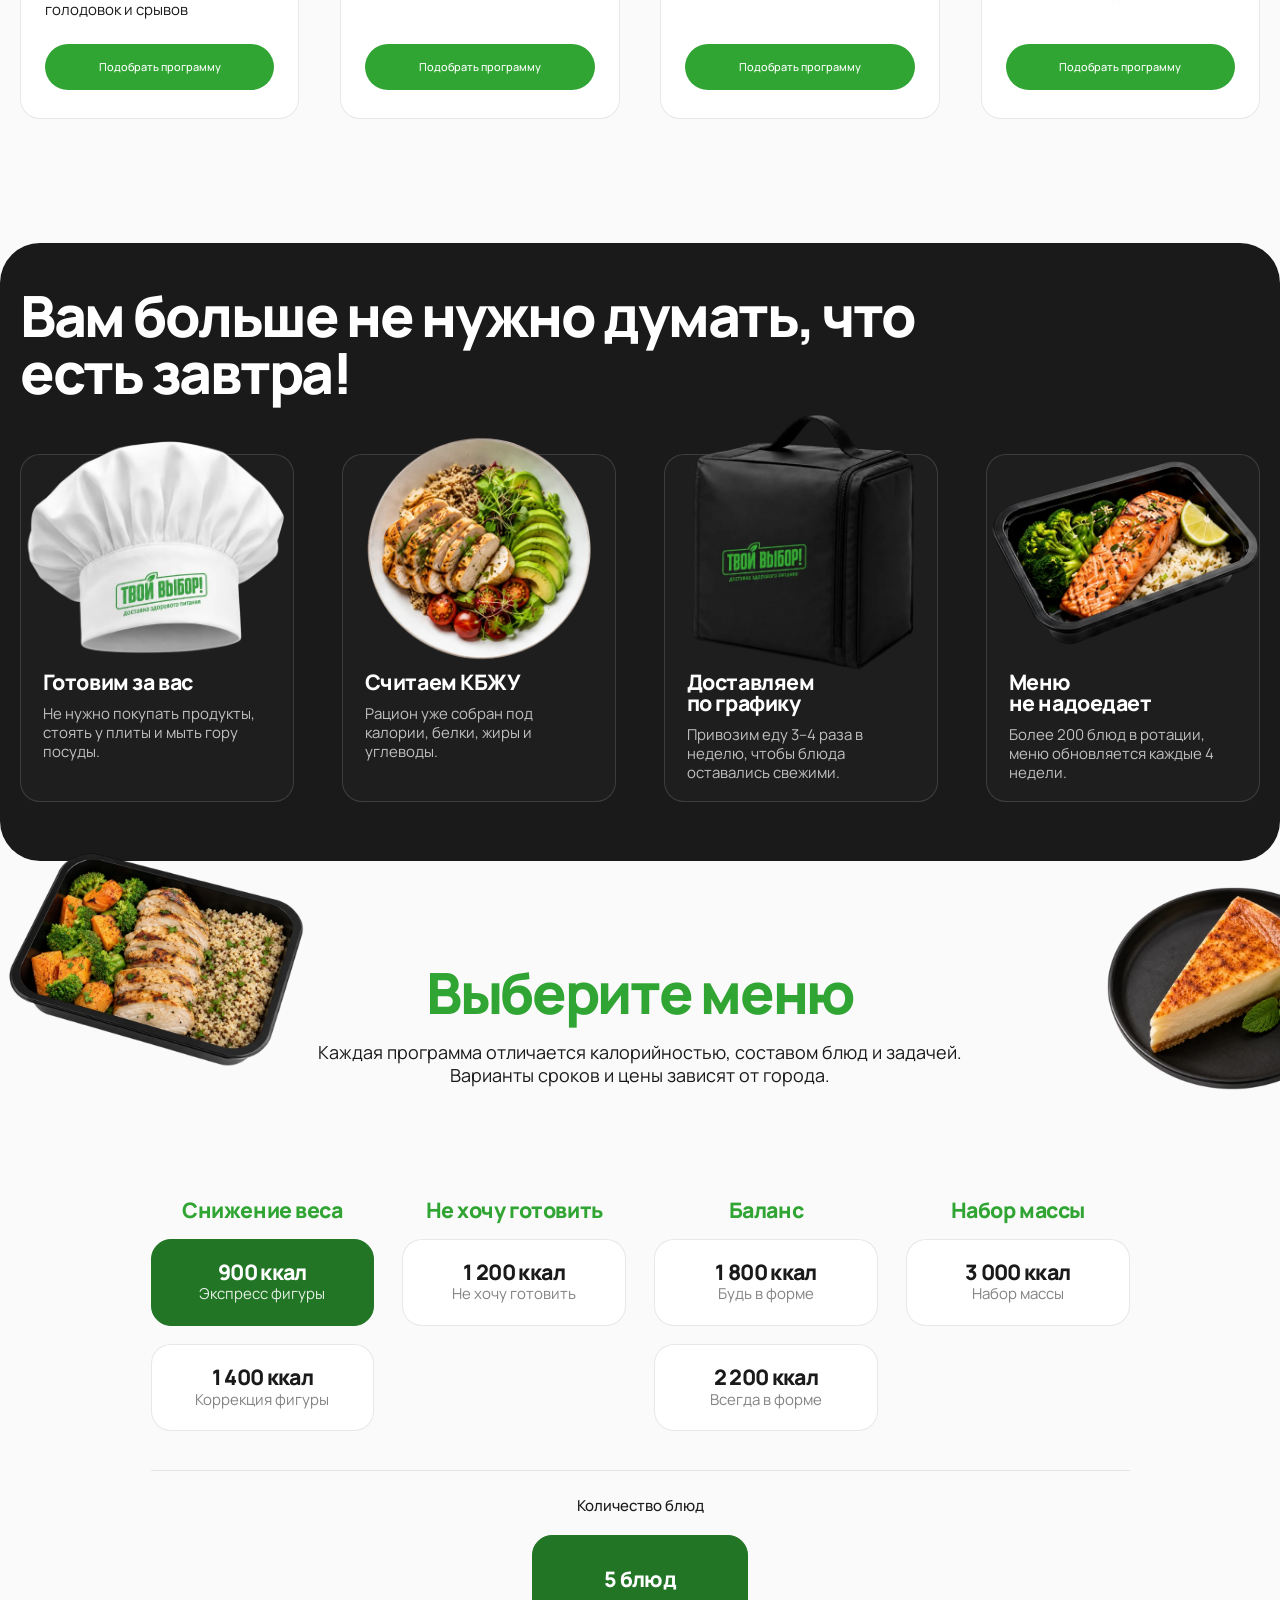
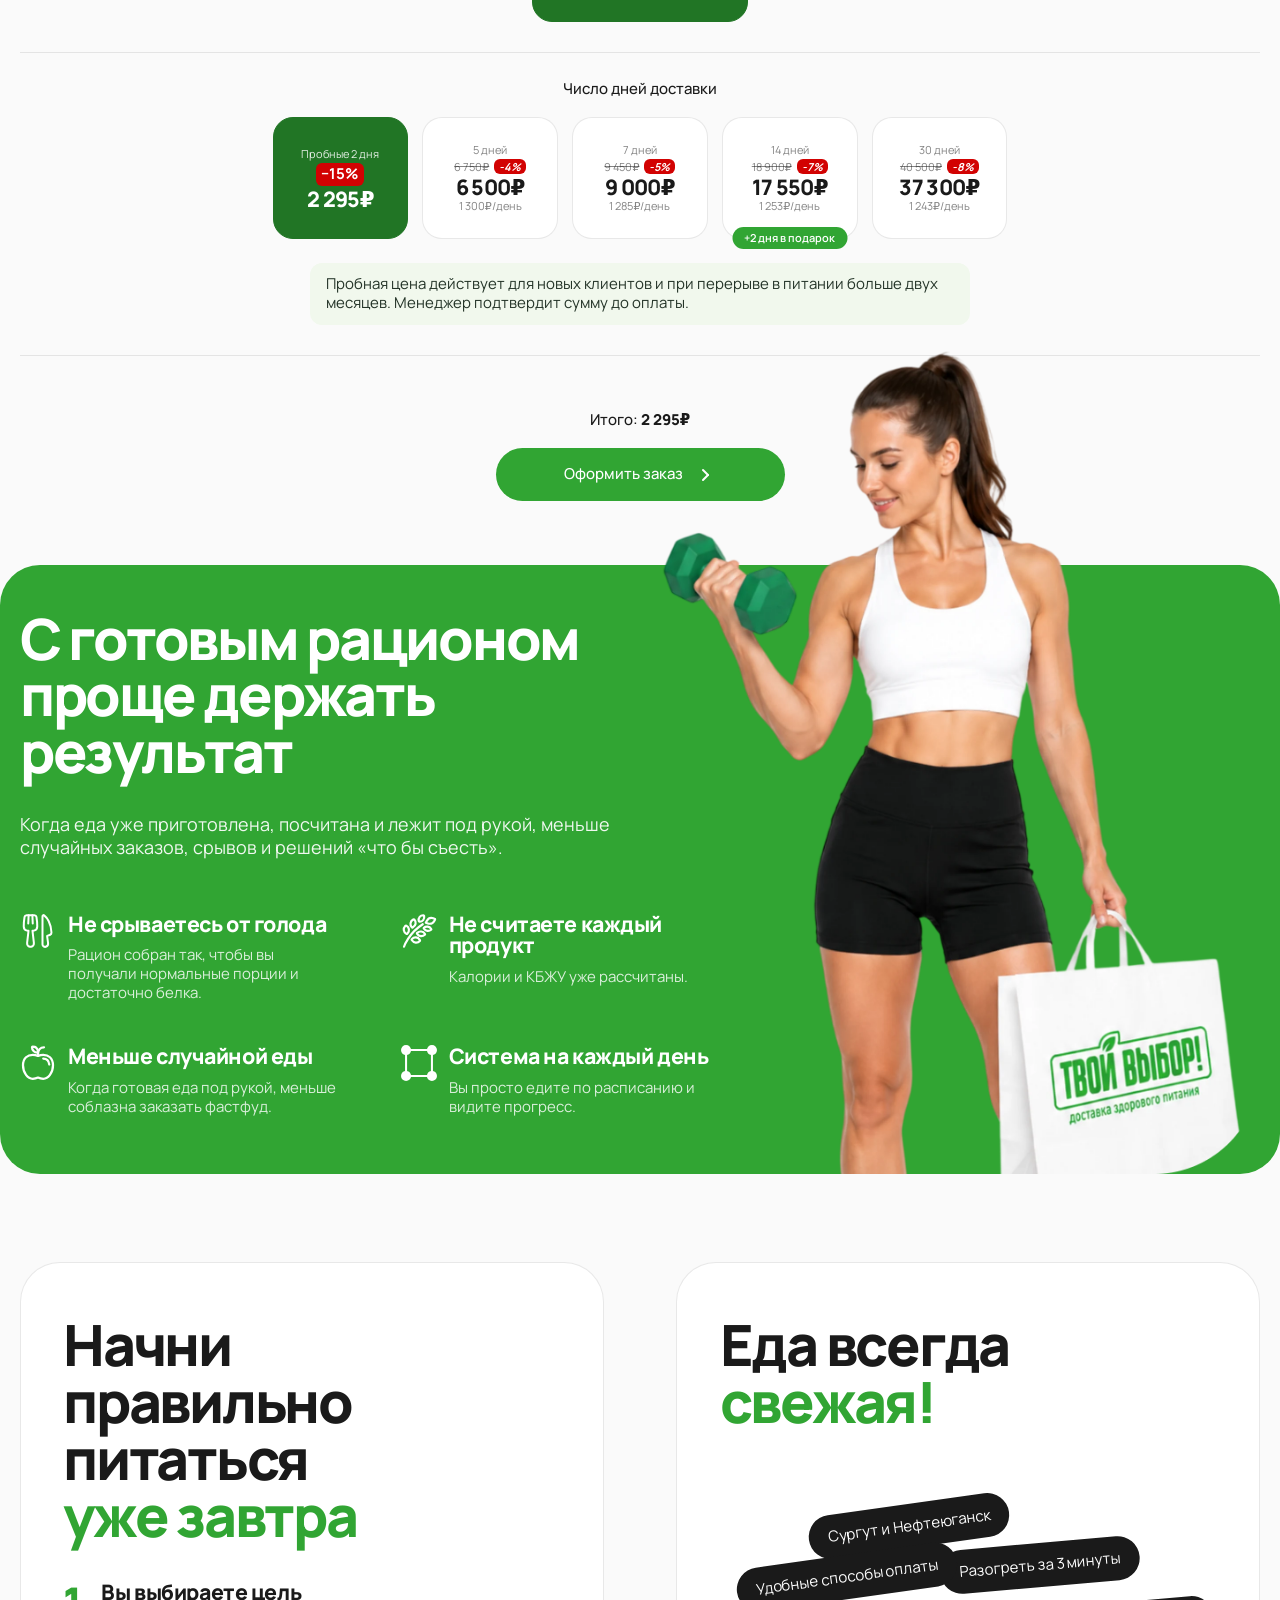
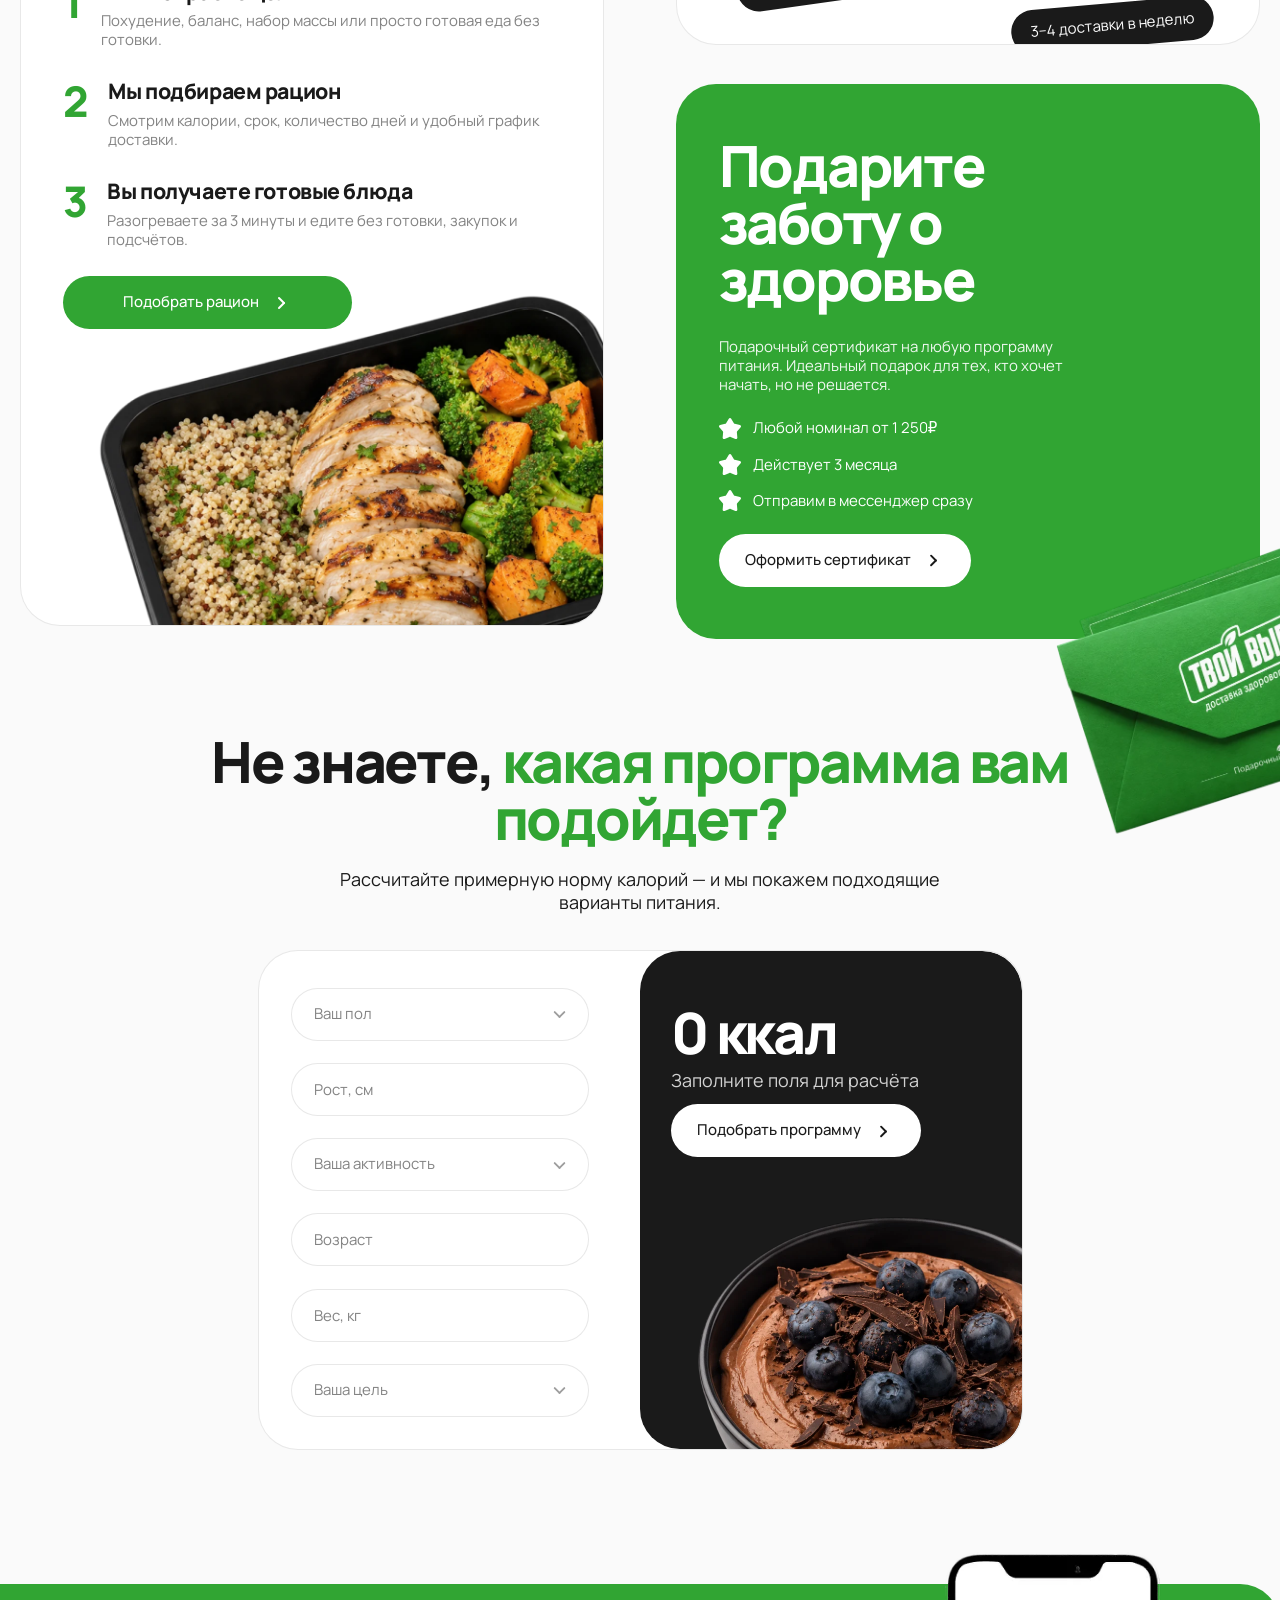
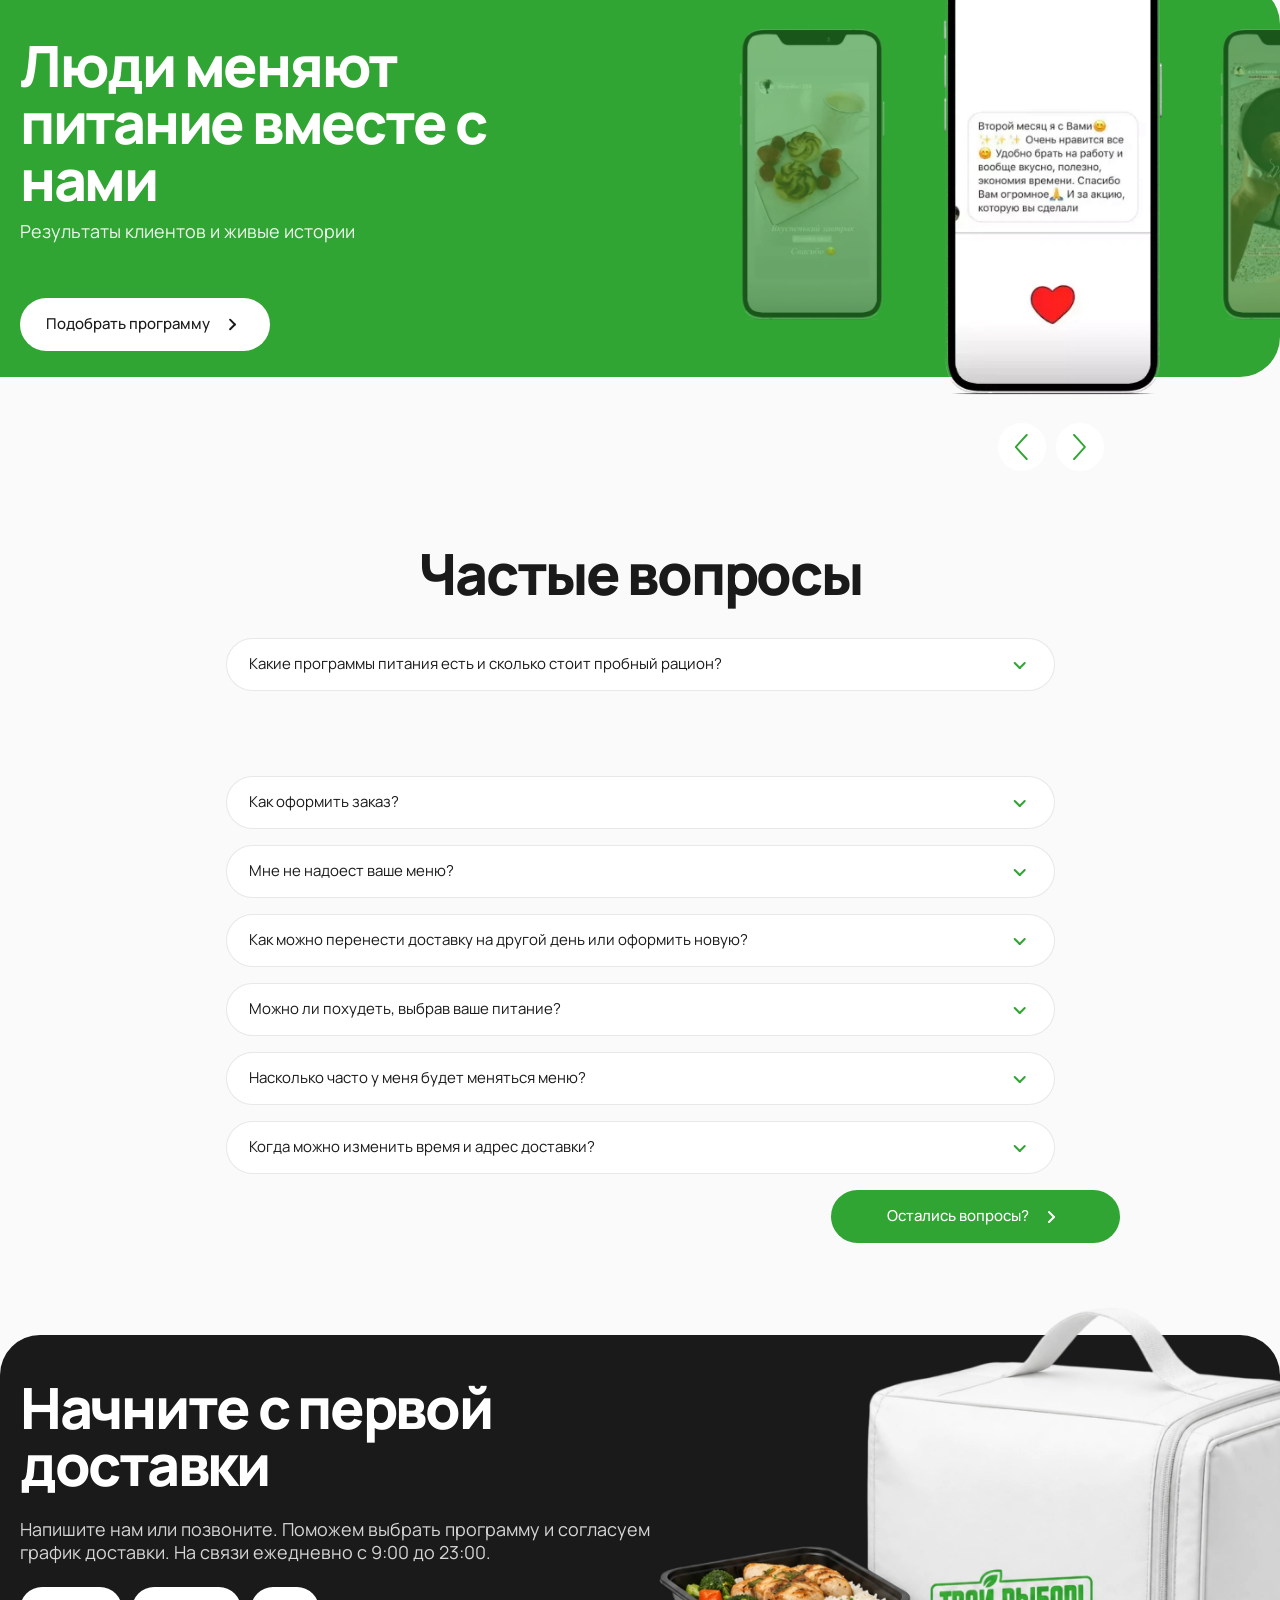
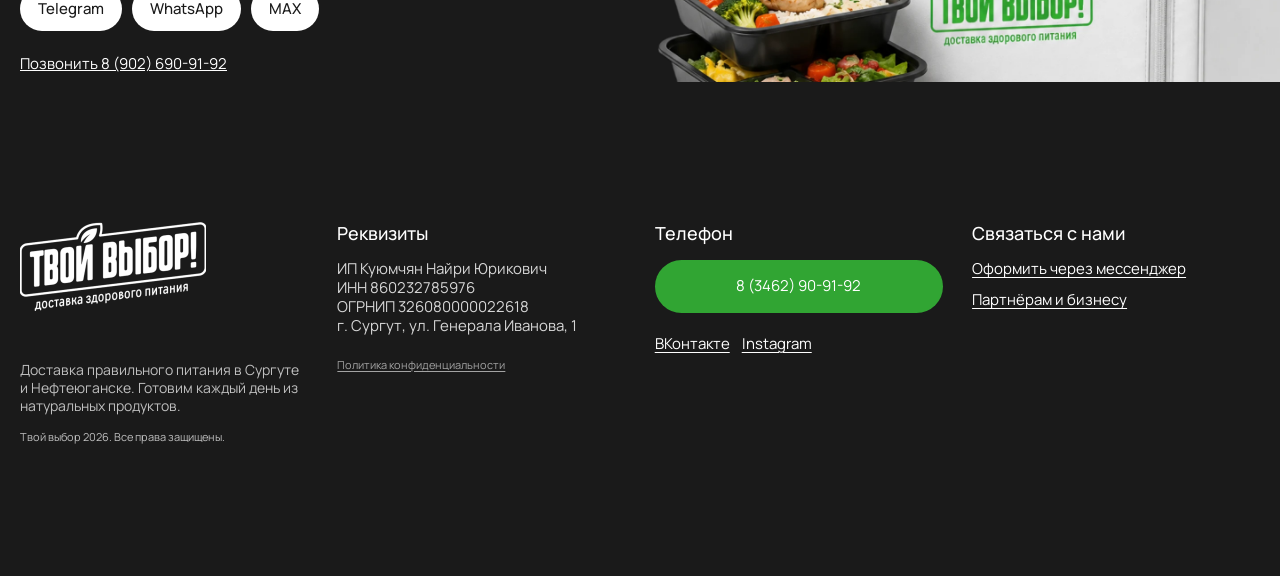
==== commit e46a4333: "Add SEO/GEO foundation: canonical, OG, JSON-LD, robots, sitemap, raw HTML facts" ====
--- a/index.html
+++ b/index.html
@@ -3,8 +3,21 @@
 <head>
 <meta charset="UTF-8">
 <meta name="viewport" content="width=device-width, initial-scale=1">
-<title>Твой Выбор — доставка здорового питания в Сургуте и Нефтеюганске</title>
-<meta name="description" content="Готовое питание под вашу цель: похудение, баланс, набор массы. Доставляем готовые блюда 3–4 раза в неделю в Сургуте и Нефтеюганске.">
+<title>Доставка здорового питания Твой Выбор — готовая еда в Сургуте и Нефтеюганске</title>
+<meta name="description" content="Твой Выбор — сервис доставки здорового питания в Сургуте и Нефтеюганске. 6 программ от 900 до 3 000 ккал, пробные 2 дня со скидкой 15% от 2 125 ₽. Бесплатная доставка 3–4 раза в неделю.">
+<meta name="robots" content="max-image-preview:large">
+<link rel="canonical" href="https://vibiraiedu.ru/">
+<meta property="og:locale" content="ru_RU">
+<meta property="og:site_name" content="Твой Выбор">
+<meta property="og:type" content="website">
+<meta property="og:title" content="Доставка здорового питания Твой Выбор — готовая еда в Сургуте и Нефтеюганске">
+<meta property="og:description" content="Твой Выбор — сервис доставки здорового питания в Сургуте и Нефтеюганске. 6 программ от 900 до 3 000 ккал, пробные 2 дня со скидкой 15% от 2 125 ₽. Бесплатная доставка 3–4 раза в неделю.">
+<meta property="og:url" content="https://vibiraiedu.ru/">
+<meta property="og:image" content="https://vibiraiedu.ru/assets/img/goal-bag-boxes.webp">
+<meta name="twitter:card" content="summary_large_image">
+<meta name="twitter:title" content="Доставка здорового питания Твой Выбор — готовая еда в Сургуте и Нефтеюганске">
+<meta name="twitter:description" content="Твой Выбор — сервис доставки здорового питания в Сургуте и Нефтеюганске. 6 программ от 900 до 3 000 ккал, пробные 2 дня со скидкой 15% от 2 125 ₽. Бесплатная доставка 3–4 раза в неделю.">
+<meta name="twitter:image" content="https://vibiraiedu.ru/assets/img/goal-bag-boxes.webp">
 <link rel="icon" href="assets/img/logo.webp">
 <!-- меню на неделю тянется из Google Таблицы, фото блюд — с Google Drive:
      соединение поднимаем заранее, чтобы не ждать рукопожатие при первом запросе -->
@@ -14,6 +27,170 @@
 <link rel="dns-prefetch" href="https://lh3.googleusercontent.com">
 <link rel="stylesheet" href="fonts/fonts.css">
 <link rel="stylesheet" href="style.css">
+<script type="application/ld+json">
+{
+  "@context": "https://schema.org",
+  "@graph": [
+    {
+      "@type": "FoodEstablishment",
+      "@id": "https://vibiraiedu.ru/#organization",
+      "name": "Твой Выбор",
+      "url": "https://vibiraiedu.ru/",
+      "logo": "https://vibiraiedu.ru/assets/img/logo.webp",
+      "image": "https://vibiraiedu.ru/assets/img/goal-bag-boxes.webp",
+      "description": "Сервис доставки готового здорового питания в Сургуте и Нефтеюганске. 6 программ от 900 до 3 000 ккал, пробные 2 дня со скидкой 15%, бесплатная доставка 3–4 раза в неделю.",
+      "telephone": "+7-3462-90-91-92",
+      "priceRange": "от 2 125 ₽",
+      "address": {
+        "@type": "PostalAddress",
+        "streetAddress": "ул. Генерала Иванова, 1",
+        "addressLocality": "Сургут",
+        "addressCountry": "RU"
+      },
+      "areaServed": [
+        { "@type": "City", "name": "Сургут" },
+        { "@type": "City", "name": "Нефтеюганск" }
+      ],
+      "contactPoint": [
+        {
+          "@type": "ContactPoint",
+          "telephone": "+7-3462-90-91-92",
+          "contactType": "customer service",
+          "areaServed": ["Сургут", "Нефтеюганск"],
+          "availableLanguage": "Russian"
+        },
+        {
+          "@type": "ContactPoint",
+          "telephone": "+7-902-690-91-92",
+          "contactType": "customer service",
+          "areaServed": ["Сургут", "Нефтеюганск"],
+          "availableLanguage": "Russian"
+        }
+      ],
+      "openingHoursSpecification": {
+        "@type": "OpeningHoursSpecification",
+        "dayOfWeek": [
+          "Monday",
+          "Tuesday",
+          "Wednesday",
+          "Thursday",
+          "Friday",
+          "Saturday",
+          "Sunday"
+        ],
+        "opens": "09:00",
+        "closes": "23:00"
+      },
+      "sameAs": [
+        "https://t.me/tvoivibor86",
+        "https://vk.com/tvoivibor_86",
+        "https://instagram.com/tvoivibor_surgut?utm_medium=copy_link",
+        "https://instagram.com/tvoivibor_nefteugansk?utm_medium=copy_link"
+      ],
+      "hasOfferCatalog": {
+        "@type": "OfferCatalog",
+        "name": "Программы готового питания",
+        "itemListElement": [
+          { "@type": "Offer", "name": "900 ккал — Экспресс фигуры (5 блюд)" },
+          { "@type": "Offer", "name": "1 200 ккал — Не хочу готовить (3 блюда)" },
+          { "@type": "Offer", "name": "1 400 ккал — Коррекция фигуры (5 блюд)" },
+          { "@type": "Offer", "name": "1 800 ккал — Будь в форме (5 блюд)" },
+          { "@type": "Offer", "name": "2 200 ккал — Всегда в форме (5 блюд)" },
+          { "@type": "Offer", "name": "3 000 ккал — Набор массы (5 блюд)" }
+        ]
+      }
+    },
+    {
+      "@type": "WebSite",
+      "@id": "https://vibiraiedu.ru/#website",
+      "url": "https://vibiraiedu.ru/",
+      "name": "Твой Выбор",
+      "inLanguage": "ru-RU",
+      "publisher": { "@id": "https://vibiraiedu.ru/#organization" }
+    },
+    {
+      "@type": "WebPage",
+      "@id": "https://vibiraiedu.ru/#webpage",
+      "url": "https://vibiraiedu.ru/",
+      "name": "Доставка здорового питания Твой Выбор — готовая еда в Сургуте и Нефтеюганске",
+      "description": "Твой Выбор — сервис доставки здорового питания в Сургуте и Нефтеюганске. 6 программ от 900 до 3 000 ккал, пробные 2 дня со скидкой 15% от 2 125 ₽. Бесплатная доставка 3–4 раза в неделю.",
+      "inLanguage": "ru-RU",
+      "isPartOf": { "@id": "https://vibiraiedu.ru/#website" },
+      "about": { "@id": "https://vibiraiedu.ru/#organization" }
+    },
+    {
+      "@type": "FAQPage",
+      "@id": "https://vibiraiedu.ru/#faq",
+      "mainEntity": [
+        {
+          "@type": "Question",
+          "name": "Какие программы питания есть и сколько стоит пробный рацион?",
+          "acceptedAnswer": {
+            "@type": "Answer",
+            "text": "Доступны 6 программ: 900 ккал «Экспресс фигуры» (5 блюд), 1 200 ккал «Не хочу готовить» (3 блюда), 1 400 ккал «Коррекция фигуры» (5 блюд), 1 800 ккал «Будь в форме» (5 блюд), 2 200 ккал «Всегда в форме» (5 блюд) и 3 000 ккал «Набор массы» (5 блюд). Пробные 2 дня со скидкой 15% действуют для новых клиентов и при перерыве больше двух месяцев: в Сургуте от 2 125 ₽ (1 200 ккал — 2 125 ₽, 900 — 2 295 ₽, 1 400 — 2 465 ₽, 1 800 — 2 720 ₽, 2 200 — 3 060 ₽, 3 000 — 3 400 ₽), в Нефтеюганске от 2 295 ₽ (1 200 ккал — 2 295 ₽, 900 — 2 465 ₽, 1 400 — 2 635 ₽, 1 800 — 2 890 ₽, 2 200 — 3 230 ₽, 3 000 — 3 655 ₽). Итоговую сумму подтверждает менеджер."
+          }
+        },
+        {
+          "@type": "Question",
+          "name": "В какие города доставляете, какой график и возможна ли замена блюд?",
+          "acceptedAnswer": {
+            "@type": "Answer",
+            "text": "Бесплатная доставка работает в Сургуте и Нефтеюганске до двери 3–4 раза в неделю (через день, на 2 дня вперёд), вечером с 18:00 до 23:00. Доступны обычные заказы на 5, 7, 14 и 30 дней в Сургуте и на 8, 14 и 30 дней в Нефтеюганске. Возможны замены блюд — детали можно согласовать с менеджером по телефону 8 (902) 690-91-92 или в мессенджерах ежедневно с 9:00 до 23:00."
+          }
+        },
+        {
+          "@type": "Question",
+          "name": "Как оформить заказ?",
+          "acceptedAnswer": {
+            "@type": "Answer",
+            "text": "Напишите нам в WhatsApp или позвоните по номеру 8 (902) 690-91-92 за день до первой доставки. Доставляем вечером, с 18:00 до 23:00."
+          }
+        },
+        {
+          "@type": "Question",
+          "name": "Мне не надоест ваше меню?",
+          "acceptedAnswer": {
+            "@type": "Answer",
+            "text": "Блюда не повторяются. Каждый день — что-то новое из любимых ингредиентов: мясо, крупы, овощи, фрукты, молочные продукты, специи. Готовим и правильные десерты. В нашей коллекции более 200 блюд."
+          }
+        },
+        {
+          "@type": "Question",
+          "name": "Как можно перенести доставку на другой день или оформить новую?",
+          "acceptedAnswer": {
+            "@type": "Answer",
+            "text": "Да. Предупредите нас заранее или в день доставки до 12:00 по Сургуту (до 11:00 по Нефтеюганску) — перенесём без проблем."
+          }
+        },
+        {
+          "@type": "Question",
+          "name": "Можно ли похудеть, выбрав ваше питание?",
+          "acceptedAnswer": {
+            "@type": "Answer",
+            "text": "Да. Питаясь только нашими блюдами, можно добиться отличных результатов. В среднем в первую неделю уходит около двух килограммов — результат зависит от исходных параметров и индивидуального обмена веществ."
+          }
+        },
+        {
+          "@type": "Question",
+          "name": "Насколько часто у меня будет меняться меню?",
+          "acceptedAnswer": {
+            "@type": "Answer",
+            "text": "Меню не повторяется четыре полные недели. Затем повторения становятся случайными, а новые блюда периодически добавляются в коллекцию."
+          }
+        },
+        {
+          "@type": "Question",
+          "name": "Когда можно изменить время и адрес доставки?",
+          "acceptedAnswer": {
+            "@type": "Answer",
+            "text": "Свяжитесь с менеджером до 17:00 в день доставки — скорректируем время и адрес."
+          }
+        }
+      ]
+    }
+  ]
+}
+</script>
 </head>
 <body>
 
@@ -213,11 +390,38 @@
     </header>
 
     <div class="cfg" id="cfg">
-      <div class="cfg__goals" id="cfgGoals"></div>
+      <div class="cfg__goals" id="cfgGoals">
+        <div class="cfgGoal">
+          <p class="cfgGoal__name">Снижение веса</p>
+          <div class="cfgGoal__opts">
+            <button class="chip chip--kcal is-on" type="button" data-goal="0" data-prog="0" data-kcal="900" aria-pressed="true"><b>900 ккал</b><span>Экспресс фигуры</span></button>
+            <button class="chip chip--kcal" type="button" data-goal="0" data-prog="1" data-kcal="1400" aria-pressed="false"><b>1 400 ккал</b><span>Коррекция фигуры</span></button>
+          </div>
+        </div>
+        <div class="cfgGoal">
+          <p class="cfgGoal__name">Не хочу готовить</p>
+          <div class="cfgGoal__opts">
+            <button class="chip chip--kcal" type="button" data-goal="1" data-prog="0" data-kcal="1200" aria-pressed="false"><b>1 200 ккал</b><span>Не хочу готовить</span></button>
+          </div>
+        </div>
+        <div class="cfgGoal">
+          <p class="cfgGoal__name">Баланс</p>
+          <div class="cfgGoal__opts">
+            <button class="chip chip--kcal" type="button" data-goal="2" data-prog="0" data-kcal="1800" aria-pressed="false"><b>1 800 ккал</b><span>Будь в форме</span></button>
+            <button class="chip chip--kcal" type="button" data-goal="2" data-prog="1" data-kcal="2200" aria-pressed="false"><b>2 200 ккал</b><span>Всегда в форме</span></button>
+          </div>
+        </div>
+        <div class="cfgGoal">
+          <p class="cfgGoal__name">Набор массы</p>
+          <div class="cfgGoal__opts">
+            <button class="chip chip--kcal" type="button" data-goal="3" data-prog="0" data-kcal="3000" aria-pressed="false"><b>3 000 ккал</b><span>Набор массы</span></button>
+          </div>
+        </div>
+      </div>
 
       <div class="cfg__row">
         <p class="cfg__label">Количество блюд</p>
-        <div class="cfg__meals" id="cfgMeals"></div>
+        <div class="cfg__meals" id="cfgMeals"><div class="chip is-on"><b>5 блюд</b></div></div>
       </div>
 
       <!-- мобильный вариант (≤900px): в макете стоит между «Количество блюд»
@@ -226,7 +430,13 @@
 
       <div class="cfg__row">
         <p class="cfg__label">Число дней доставки</p>
-        <div class="cfg__days" id="cfgDays"></div>
+        <div class="cfg__days" id="cfgDays">
+          <button class="day-chip is-on" type="button" data-days="2" aria-pressed="true"><span class="day-chip__lab">Пробные 2 дня</span><span class="day-chip__off">−15%</span><span class="day-chip__price">2 295₽</span></button>
+          <button class="day-chip" type="button" data-days="5" aria-pressed="false"><span class="day-chip__lab">5 дней</span><span class="day-chip__old"><s>6 750₽</s><i class="day-chip__off">-4%</i></span><span class="day-chip__price">6 500₽</span><span class="day-chip__per">1 300₽/день</span></button>
+          <button class="day-chip" type="button" data-days="7" aria-pressed="false"><span class="day-chip__lab">7 дней</span><span class="day-chip__old"><s>9 450₽</s><i class="day-chip__off">-5%</i></span><span class="day-chip__price">9 000₽</span><span class="day-chip__per">1 285₽/день</span></button>
+          <button class="day-chip" type="button" data-days="14" aria-pressed="false"><span class="day-chip__lab">14 дней</span><span class="day-chip__old"><s>18 900₽</s><i class="day-chip__off">-7%</i></span><span class="day-chip__price">17 550₽</span><span class="day-chip__per">1 253₽/день</span><span class="day-chip__gift">+2 дня в подарок</span></button>
+          <button class="day-chip" type="button" data-days="30" aria-pressed="false"><span class="day-chip__lab">30 дней</span><span class="day-chip__old"><s>40 500₽</s><i class="day-chip__off">-8%</i></span><span class="day-chip__price">37 300₽</span><span class="day-chip__per">1 243₽/день</span></button>
+        </div>
         <p class="cfg__trial-terms" id="cfgTrialTerms">Пробная цена действует для новых клиентов и при перерыве в питании больше двух месяцев. Менеджер подтвердит сумму до оплаты.</p>
       </div>
 
@@ -427,6 +637,20 @@
     <ul class="faq__list" id="faqList">
       <li class="faq__item">
         <button class="faq__q" type="button" aria-expanded="false">
+          <span>Какие программы питания есть и сколько стоит пробный рацион?</span>
+          <img src="assets/icons/chevron-faq.svg" alt="" width="24" height="24" aria-hidden="true">
+        </button>
+        <div class="faq__a"><div><p>Доступны 6 программ: 900 ккал «Экспресс фигуры» (5 блюд), 1 200 ккал «Не хочу готовить» (3 блюда), 1 400 ккал «Коррекция фигуры» (5 блюд), 1 800 ккал «Будь в форме» (5 блюд), 2 200 ккал «Всегда в форме» (5 блюд) и 3 000 ккал «Набор массы» (5 блюд). Пробные 2 дня со скидкой 15% действуют для новых клиентов и при перерыве больше двух месяцев: в Сургуте от 2 125 ₽ (1 200 ккал — 2 125 ₽, 900 — 2 295 ₽, 1 400 — 2 465 ₽, 1 800 — 2 720 ₽, 2 200 — 3 060 ₽, 3 000 — 3 400 ₽), в Нефтеюганске от 2 295 ₽ (1 200 ккал — 2 295 ₽, 900 — 2 465 ₽, 1 400 — 2 635 ₽, 1 800 — 2 890 ₽, 2 200 — 3 230 ₽, 3 000 — 3 655 ₽). Итоговую сумму подтверждает менеджер.</p></div></div>
+      </li>
+      <li class="faq__item">
+        <button class="faq__q" type="button" aria-expanded="false">
+          <span>В какие города доставляете, какой график и возможна ли замена блюд?</span>
+          <img src="assets/icons/chevron-faq.svg" alt="" width="24" height="24" aria-hidden="true">
+        </button>
+        <div class="faq__a"><div><p>Бесплатная доставка работает в Сургуте и Нефтеюганске до двери 3–4 раза в неделю (через день, на 2 дня вперёд), вечером с 18:00 до 23:00. Доступны обычные заказы на 5, 7, 14 и 30 дней в Сургуте и на 8, 14 и 30 дней в Нефтеюганске. Возможны замены блюд — детали можно согласовать с менеджером по телефону <a href="tel:+79026909192">8 (902) 690-91-92</a> или в мессенджерах ежедневно с 9:00 до 23:00.</p></div></div>
+      </li>
+      <li class="faq__item">
+        <button class="faq__q" type="button" aria-expanded="false">
           <span>Как оформить заказ?</span>
           <img src="assets/icons/chevron-faq.svg" alt="" width="24" height="24" aria-hidden="true">
         </button>
--- a/style.css
+++ b/style.css
@@ -1057,6 +1057,114 @@
 
 }
 
+/* =========================================================
+   АДАПТИВ — исправление широких мобильных и планшета
+   ========================================================= */
+@media (min-width:430px) and (max-width:599px){
+  :root{--m-card:310px}
+}
+
+@media (min-width:480px) and (max-width:900px){
+  .gift{min-height:0;overflow:hidden;padding-bottom:28px}
+  .gift__pic{position:static;left:auto;top:auto;width:min(440px,88%);max-width:100%;margin:24px auto 0}
+  .calc{padding-top:64px}
+}
+
+@media (min-width:600px) and (max-width:1024px){
+  .goals__grid{
+    grid-template-columns:repeat(2,minmax(0,1fr));
+    gap:24px;width:100%;max-width:760px;margin:40px auto 0;
+  }
+  .goal,
+  .goal:nth-child(2),
+  .goal:nth-child(3),
+  .goal:nth-child(4){
+    margin-top:0;min-height:0;padding:24px 20px 26px;
+    display:flex;flex-direction:column;align-items:center;text-align:center;
+  }
+  .goal__pic{
+    position:static;width:100%;height:220px;
+    display:flex;align-items:flex-end;justify-content:center;
+    margin-bottom:18px;overflow:hidden;
+  }
+  .goal:nth-child(n) .goal__pic img{
+    position:static;left:auto;top:auto;transform:none;
+    width:auto;max-width:100%;max-height:100%;height:auto;object-fit:contain;
+  }
+  .goal__title,.goal__text{max-width:100%}
+  .goal__text{margin-bottom:20px}
+  .goal__btn{margin-top:auto;width:100%;max-width:240px}
+
+  .why__grid{
+    grid-template-columns:repeat(2,minmax(0,1fr));
+    gap:24px;width:100%;max-width:820px;margin:40px auto 0;
+  }
+  .why__card,
+  .why__card:nth-child(2),
+  .why__card:nth-child(3),
+  .why__card:nth-child(4){
+    margin-top:0;min-height:0;padding:24px 20px 26px;
+    display:flex;flex-direction:column;align-items:center;text-align:center;
+  }
+  .why__pic{
+    position:static;width:100%;height:170px;
+    display:flex;align-items:center;justify-content:center;
+    margin-bottom:16px;
+  }
+  .why__pic img,
+  .why__card:nth-child(n) .why__pic img{
+    position:static;left:auto;top:auto;
+    width:auto;max-width:100%;max-height:100%;height:auto;object-fit:contain;
+  }
+  .why__card p{max-width:280px;margin-inline:auto}
+}
+
+@media (min-width:600px) and (max-width:900px){
+  .fresh{min-height:0;padding:36px 24px}
+  .fresh__title{padding-inline:0;text-align:left}
+  .fresh__tags{position:static;display:flex;flex-wrap:wrap;gap:12px;margin-top:24px;pointer-events:auto}
+  .fresh__tags li{position:static}
+  .fresh__tags li:nth-child(odd){transform:rotate(-4deg)}
+  .fresh__tags li:nth-child(even){transform:rotate(3deg)}
+}
+
+@media (min-width:700px) and (max-width:1024px){
+  .hero{padding-top:24px}
+  .hero__in{
+    display:grid;
+    grid-template-columns:minmax(0,1.12fr) minmax(0,.88fr);
+    gap:24px;align-items:start;
+  }
+  .hero__col{display:block}
+  .hero__since{display:none}
+  .hero__title,.hero__marks,.hero__lead,.hero__cta{text-align:left;margin-inline:0}
+  .hero__title{font-size:clamp(36px,4.5vw,48px)}
+  .hero__marks{justify-content:flex-start;margin-top:18px;font-size:clamp(15px,1.8vw,18px)}
+  .hero__lead{max-width:480px;margin-top:18px;font-size:clamp(16px,1.9vw,18px)}
+  .hero__cta{flex-direction:row;flex-wrap:wrap;align-items:center;gap:12px;margin-top:24px}
+  .hero__cta .btn{width:auto;min-width:0;padding:0 20px}
+  .hero__stats{
+    order:initial;grid-template-columns:repeat(2,minmax(0,1fr));
+    gap:12px;margin:24px 0 0;max-width:420px;
+  }
+  .stat{min-height:108px;padding:12px 14px 14px}
+  .stat__cap{max-width:none}
+  .hero__art{order:initial;width:auto;max-width:none;margin:0 calc(-1 * var(--pad)) 0 0}
+  .hero__panel{
+    width:100%;max-width:460px;margin:0 0 0 auto;
+    aspect-ratio:665/872;border-radius:72px 0 0 72px;
+  }
+  .hero__ph--tuna   {left:4.5%;  top:-2%;  width:54%}
+  .hero__ph--oat    {left:57%;   top:-7%;  width:49%}
+  .hero__ph--pasta  {left:55%;   top:27%;  width:53%}
+  .hero__ph--chicken{left:4.5%;  top:37%;  width:53%}
+  .hero__ph--lasagna{left:60%;   top:58%;  width:38%}
+  .hero__badge{
+    left:7%;right:auto;top:auto;bottom:14px;z-index:2;
+    padding:6px 10px;border-radius:12px;background:rgba(49,165,51,.92);
+  }
+}
+
 @media (max-width:420px){
   .day-chip{width:100%}
 }
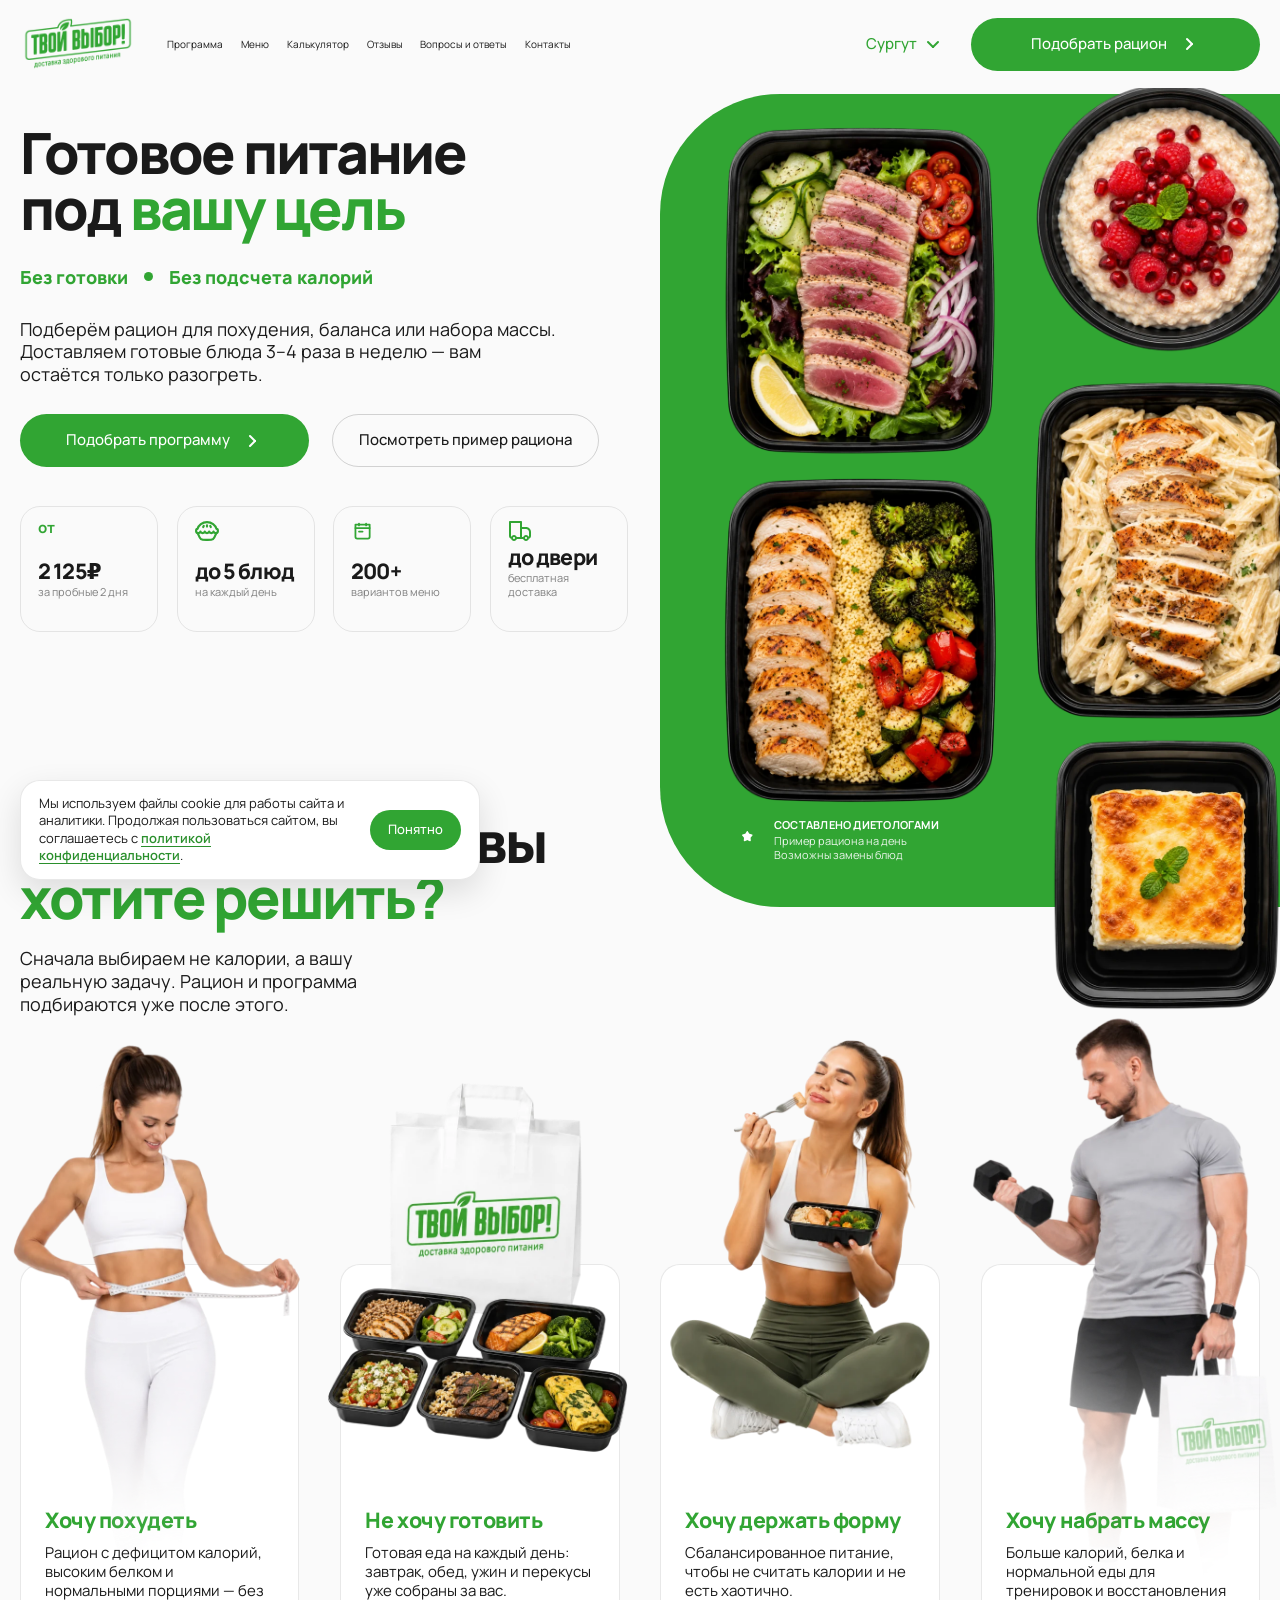
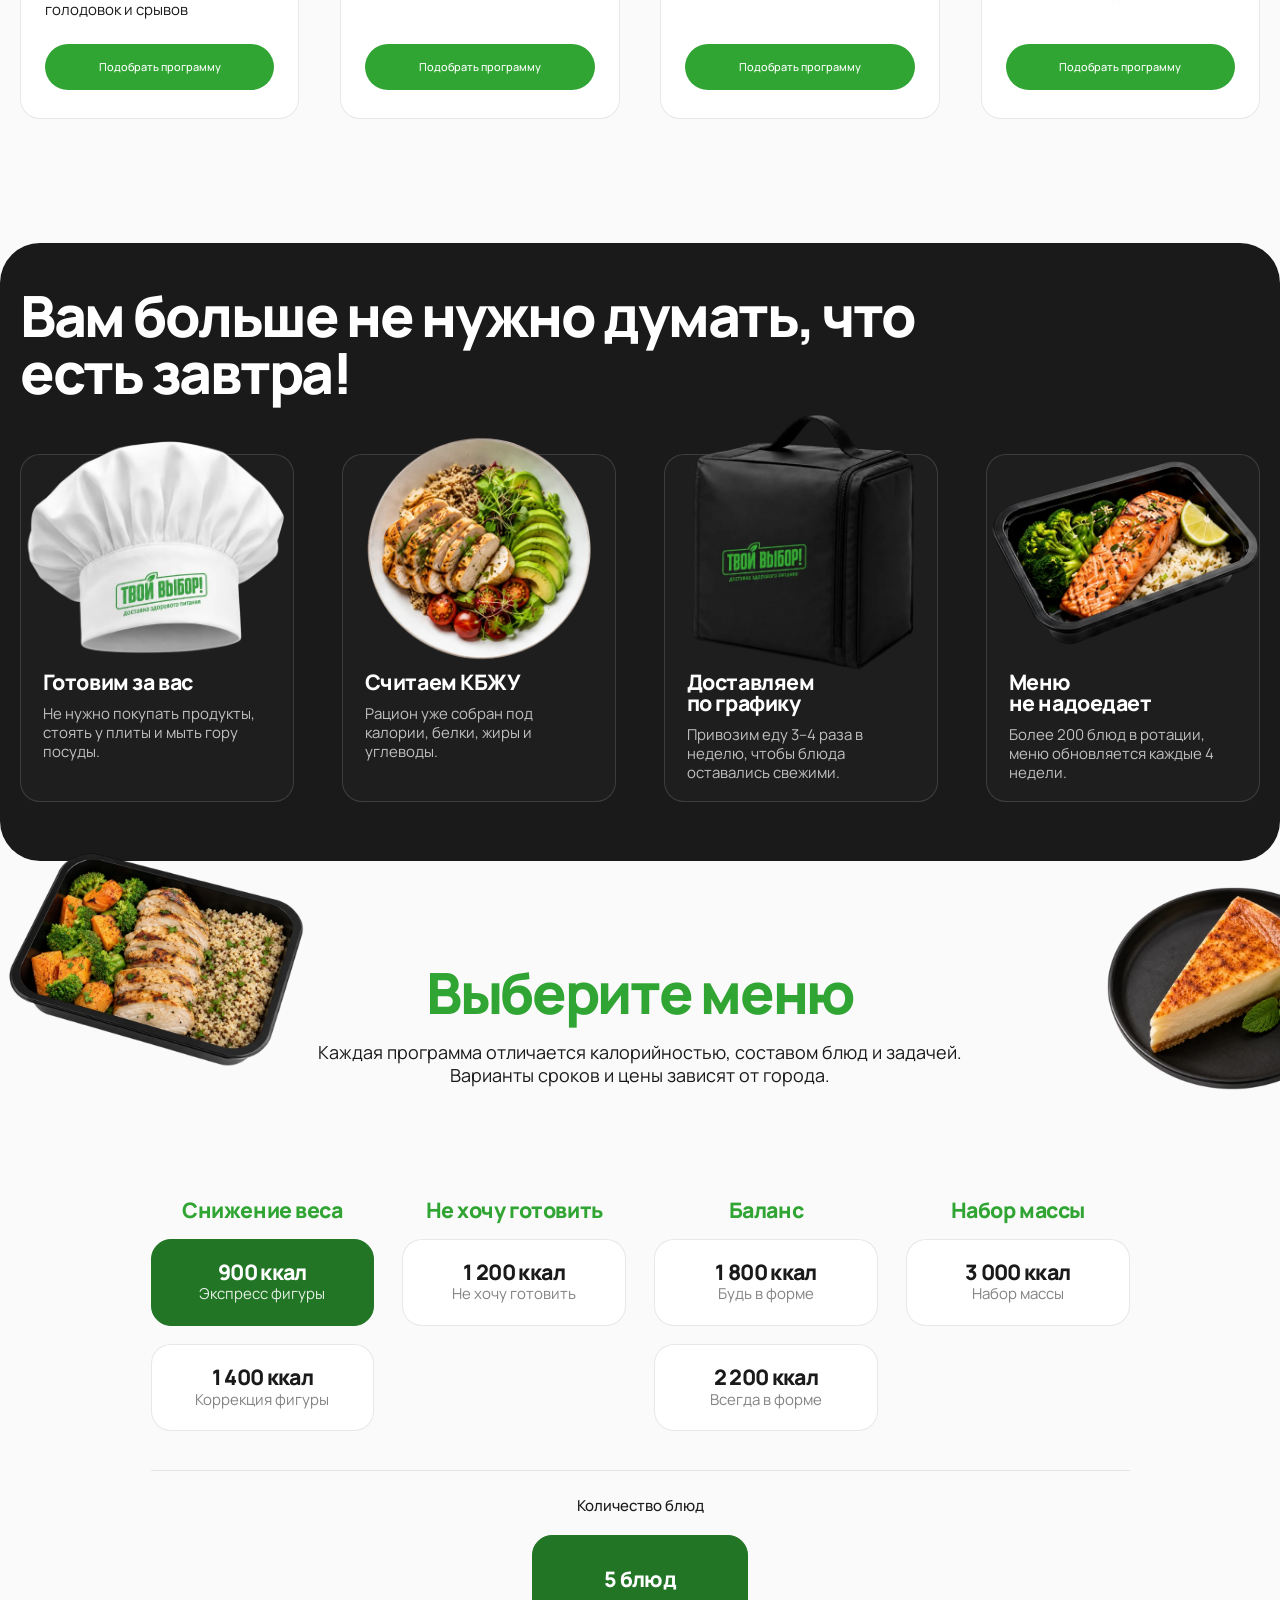
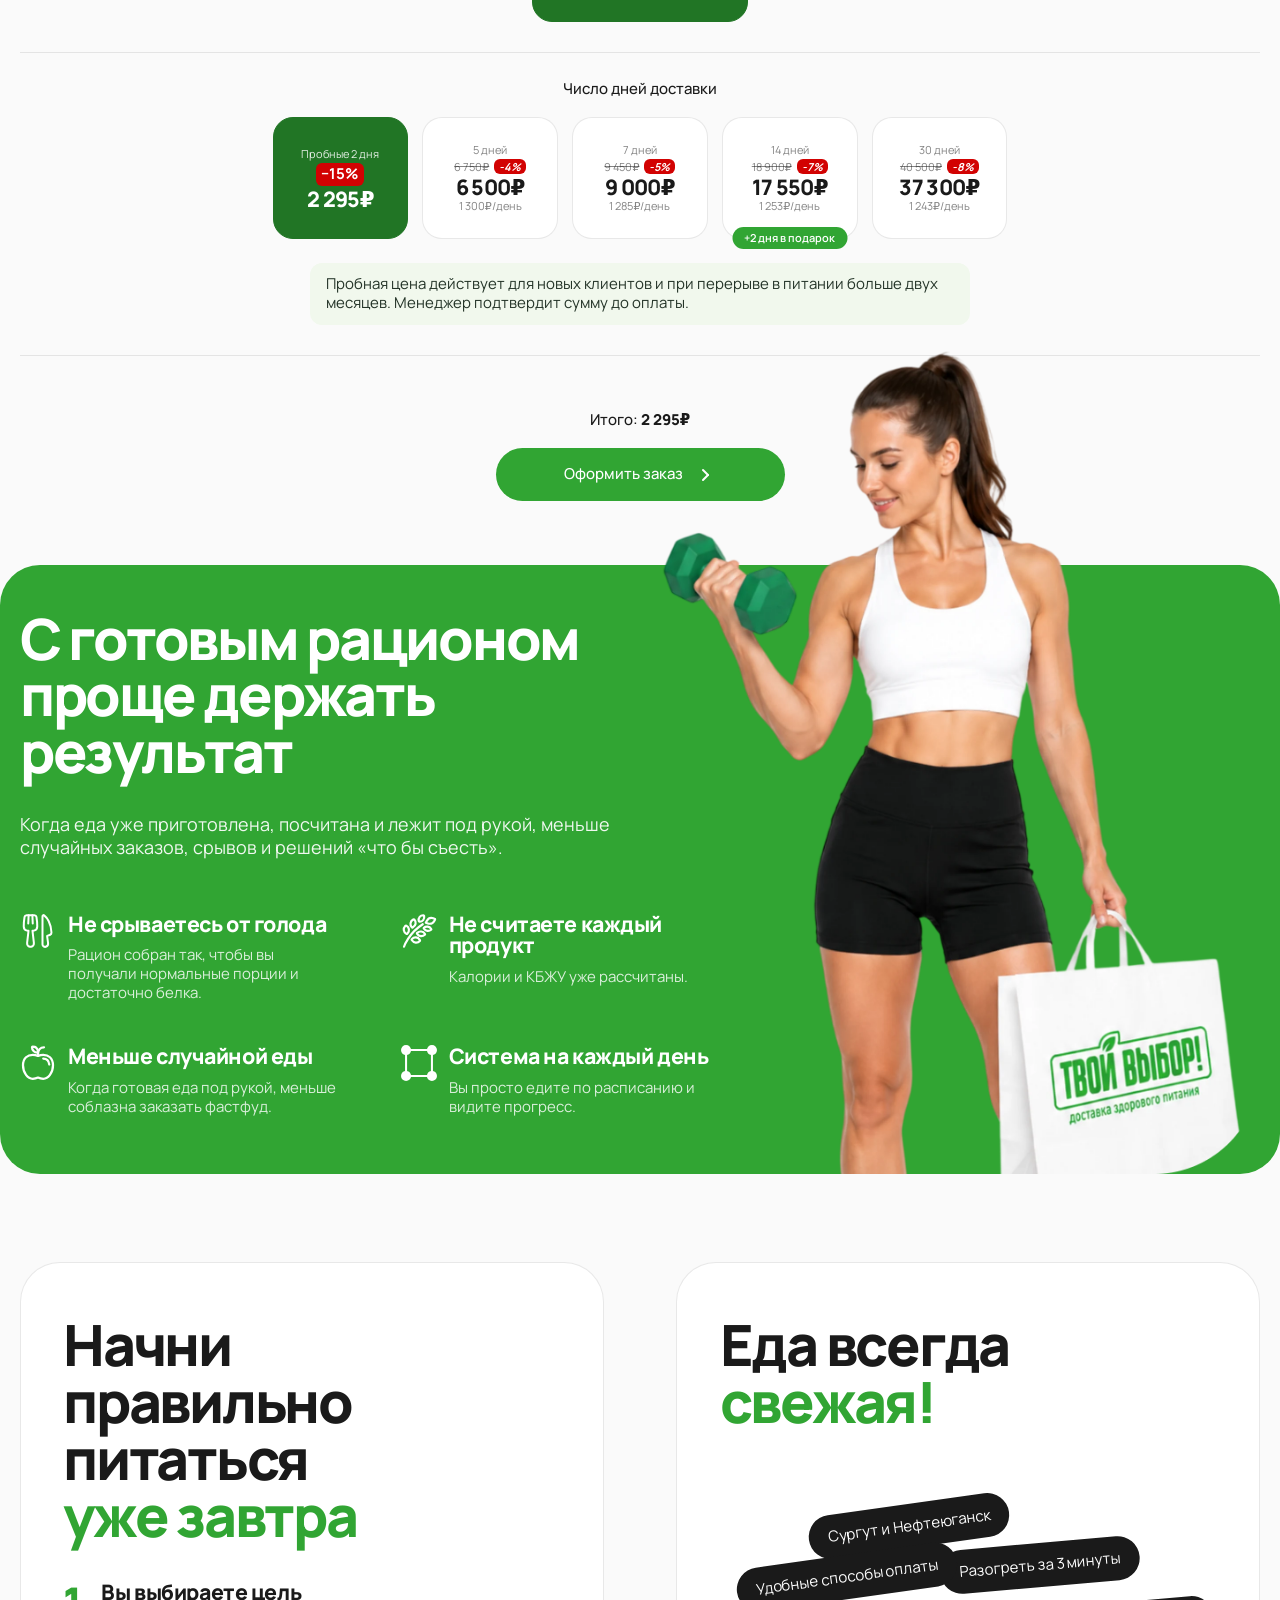
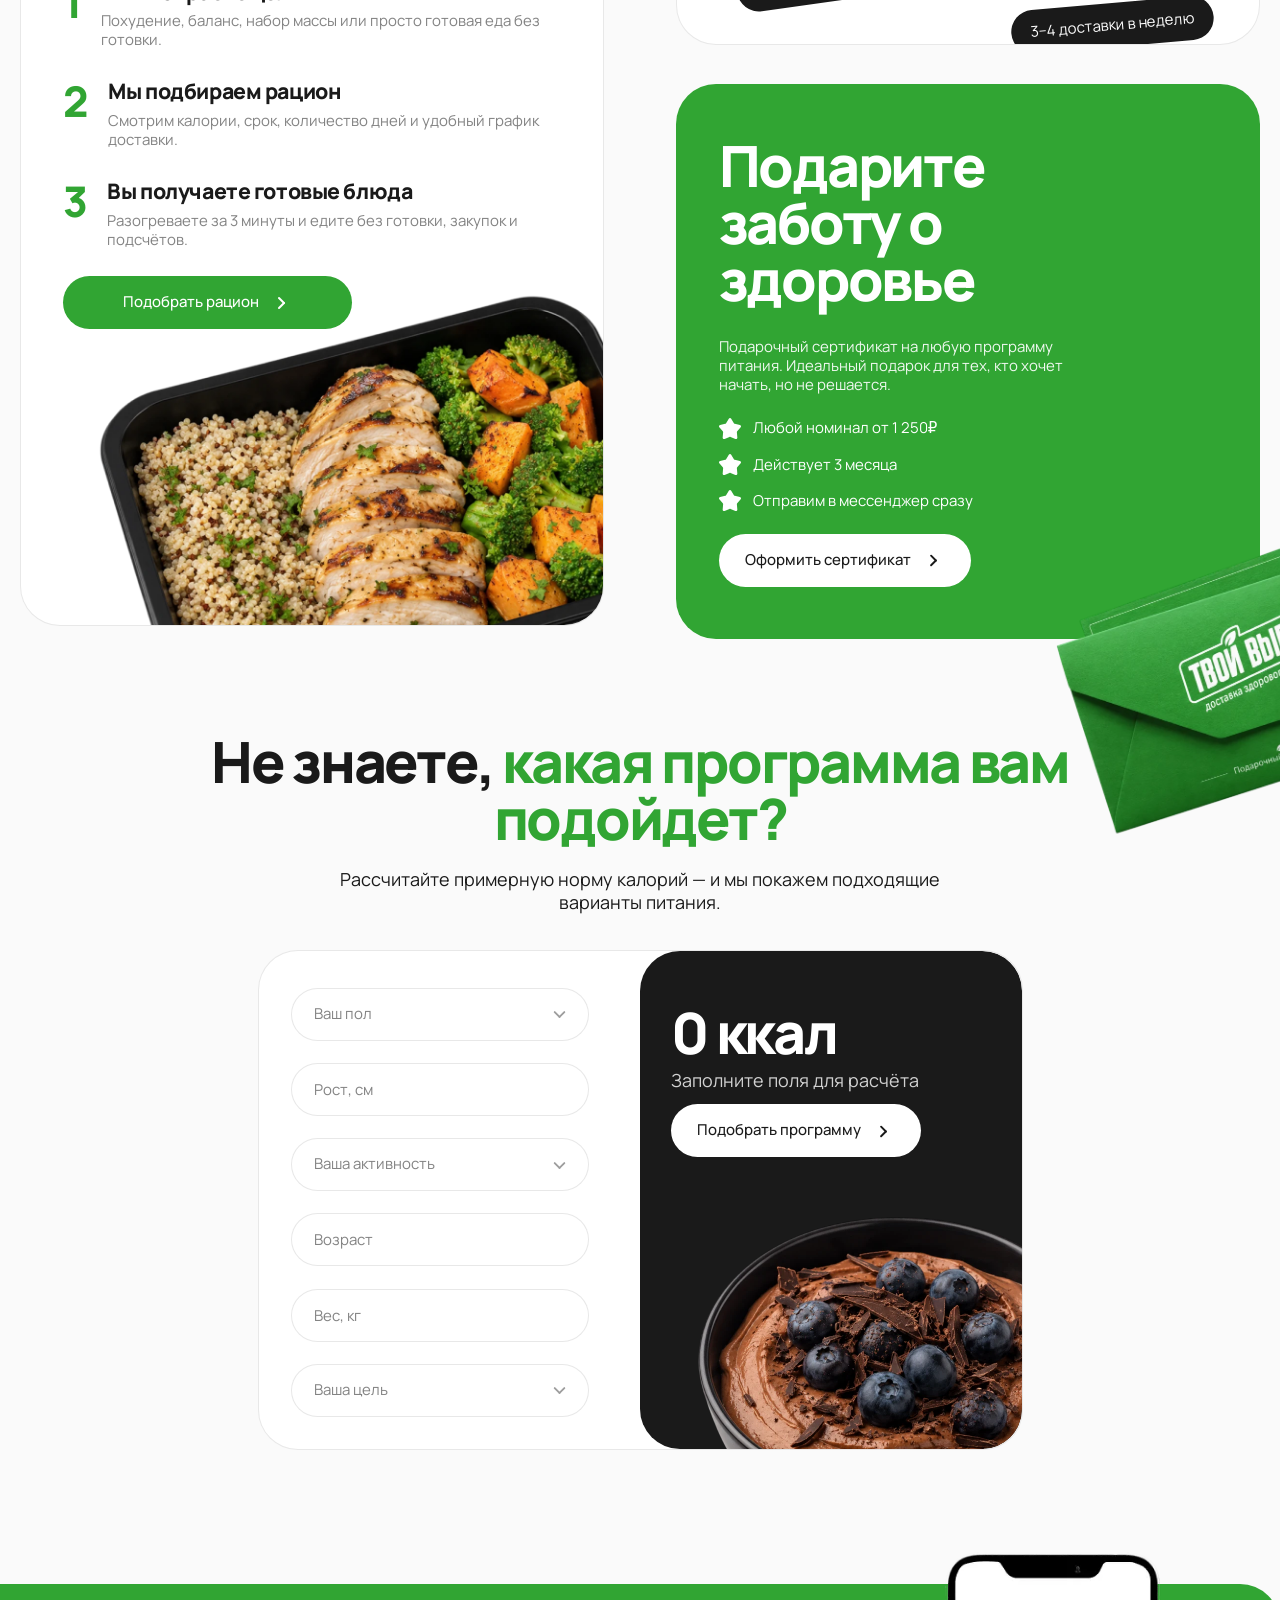
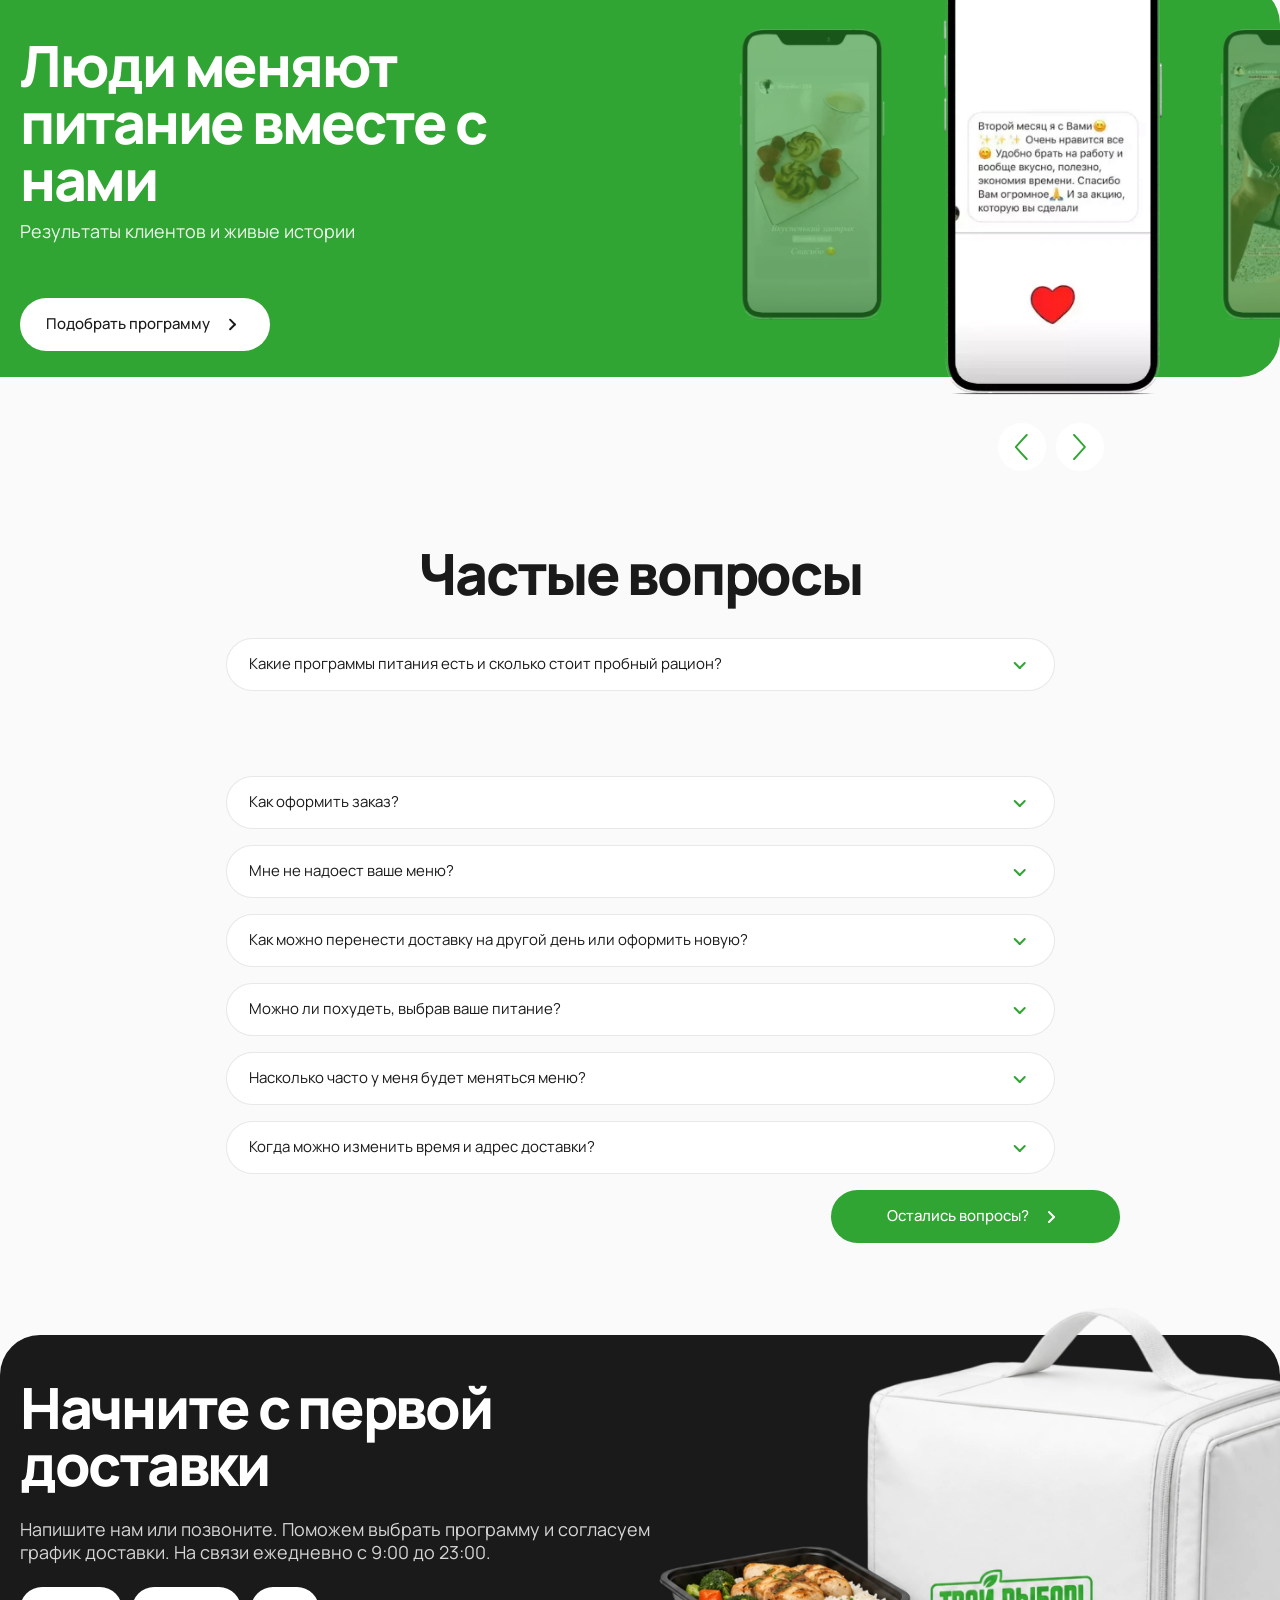
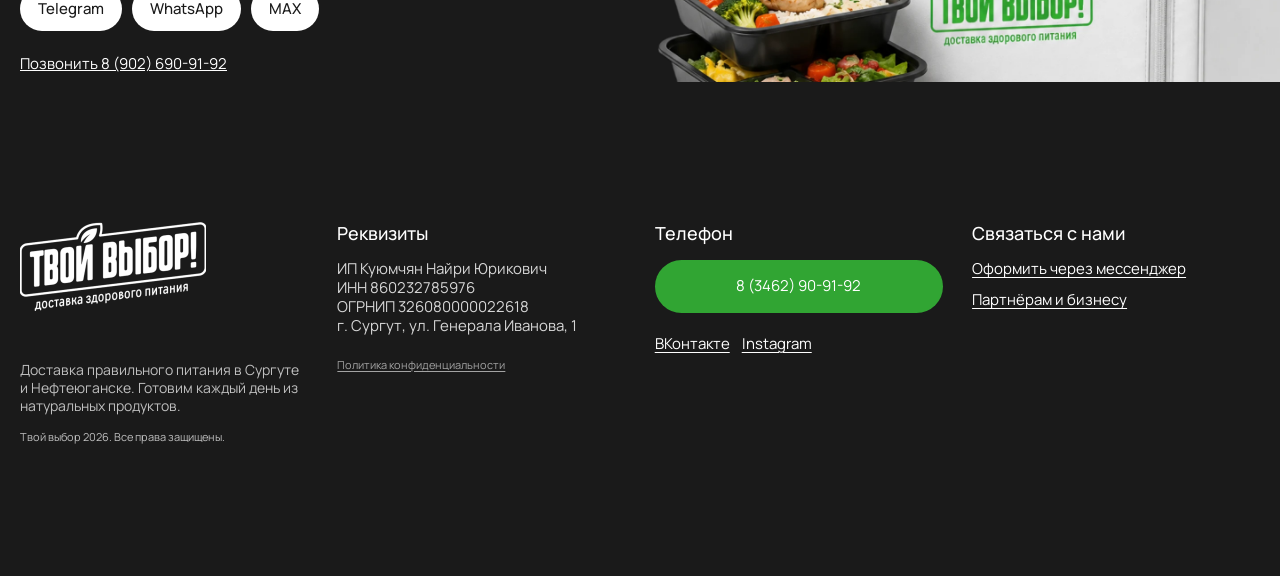
==== commit 4bd72409: "Add og-cover.jpg, cookie notice, and domain-gated analytics" ====
--- a/index.html
+++ b/index.html
@@ -6,6 +6,7 @@
 <title>Доставка здорового питания Твой Выбор — готовая еда в Сургуте и Нефтеюганске</title>
 <meta name="description" content="Твой Выбор — сервис доставки здорового питания в Сургуте и Нефтеюганске. 6 программ от 900 до 3 000 ккал, пробные 2 дня со скидкой 15% от 2 125 ₽. Бесплатная доставка 3–4 раза в неделю.">
 <meta name="robots" content="max-image-preview:large">
+<meta name="facebook-domain-verification" content="9bepq363d5etlkonuqvglovvdm8kai">
 <link rel="canonical" href="https://vibiraiedu.ru/">
 <meta property="og:locale" content="ru_RU">
 <meta property="og:site_name" content="Твой Выбор">
@@ -13,11 +14,13 @@
 <meta property="og:title" content="Доставка здорового питания Твой Выбор — готовая еда в Сургуте и Нефтеюганске">
 <meta property="og:description" content="Твой Выбор — сервис доставки здорового питания в Сургуте и Нефтеюганске. 6 программ от 900 до 3 000 ккал, пробные 2 дня со скидкой 15% от 2 125 ₽. Бесплатная доставка 3–4 раза в неделю.">
 <meta property="og:url" content="https://vibiraiedu.ru/">
-<meta property="og:image" content="https://vibiraiedu.ru/assets/img/goal-bag-boxes.webp">
+<meta property="og:image" content="https://vibiraiedu.ru/assets/img/og-cover.jpg">
+<meta property="og:image:width" content="1200">
+<meta property="og:image:height" content="630">
 <meta name="twitter:card" content="summary_large_image">
 <meta name="twitter:title" content="Доставка здорового питания Твой Выбор — готовая еда в Сургуте и Нефтеюганске">
 <meta name="twitter:description" content="Твой Выбор — сервис доставки здорового питания в Сургуте и Нефтеюганске. 6 программ от 900 до 3 000 ккал, пробные 2 дня со скидкой 15% от 2 125 ₽. Бесплатная доставка 3–4 раза в неделю.">
-<meta name="twitter:image" content="https://vibiraiedu.ru/assets/img/goal-bag-boxes.webp">
+<meta name="twitter:image" content="https://vibiraiedu.ru/assets/img/og-cover.jpg">
 <link rel="icon" href="assets/img/logo.webp">
 <!-- меню на неделю тянется из Google Таблицы, фото блюд — с Google Drive:
      соединение поднимаем заранее, чтобы не ждать рукопожатие при первом запросе -->
@@ -37,7 +40,7 @@
       "name": "Твой Выбор",
       "url": "https://vibiraiedu.ru/",
       "logo": "https://vibiraiedu.ru/assets/img/logo.webp",
-      "image": "https://vibiraiedu.ru/assets/img/goal-bag-boxes.webp",
+      "image": "https://vibiraiedu.ru/assets/img/og-cover.jpg",
       "description": "Сервис доставки готового здорового питания в Сургуте и Нефтеюганске. 6 программ от 900 до 3 000 ккал, пробные 2 дня со скидкой 15%, бесплатная доставка 3–4 раза в неделю.",
       "telephone": "+7-3462-90-91-92",
       "priceRange": "от 2 125 ₽",
@@ -755,6 +758,11 @@
   </div>
 </footer>
 
+<aside class="cookie" id="cookieBanner" role="region" aria-label="Уведомление о cookie" hidden>
+  <p>Мы используем файлы cookie для работы сайта и аналитики. Продолжая пользоваться сайтом, вы соглашаетесь с <a href="/policy/">политикой конфиденциальности</a>.</p>
+  <button class="btn btn--primary btn--sm cookie__btn" type="button" id="cookieAccept">Понятно</button>
+</aside>
+
 <script src="script.js"></script>
 </body>
 </html>
--- a/style.css
+++ b/style.css
@@ -1168,3 +1168,41 @@
 @media (max-width:420px){
   .day-chip{width:100%}
 }
+
+/* =========================================================
+   COOKIE-УВЕДОМЛЕНИЕ
+   ========================================================= */
+.cookie{
+  position:fixed;
+  left:20px;
+  bottom:20px;
+  z-index:70;
+  max-width:460px;
+  display:flex;
+  align-items:center;
+  gap:16px;
+  padding:14px 18px;
+  background:var(--white);
+  color:var(--ink);
+  border:1px solid var(--line);
+  border-radius:var(--r-card);
+  box-shadow:0 12px 32px rgba(0,0,0,.12);
+  font-size:13px;
+  line-height:1.35;
+}
+.cookie[hidden]{display:none}
+.cookie a{color:var(--green-dark);font-weight:600;text-decoration:underline;text-underline-offset:.2em}
+.cookie__btn{flex:none;min-height:40px;padding:0 18px;font-size:13px}
+
+@media (max-width:600px){
+  .cookie{
+    left:16px;
+    right:16px;
+    bottom:16px;
+    max-width:none;
+    flex-direction:column;
+    align-items:stretch;
+    gap:12px;
+  }
+  .cookie__btn{width:100%}
+}
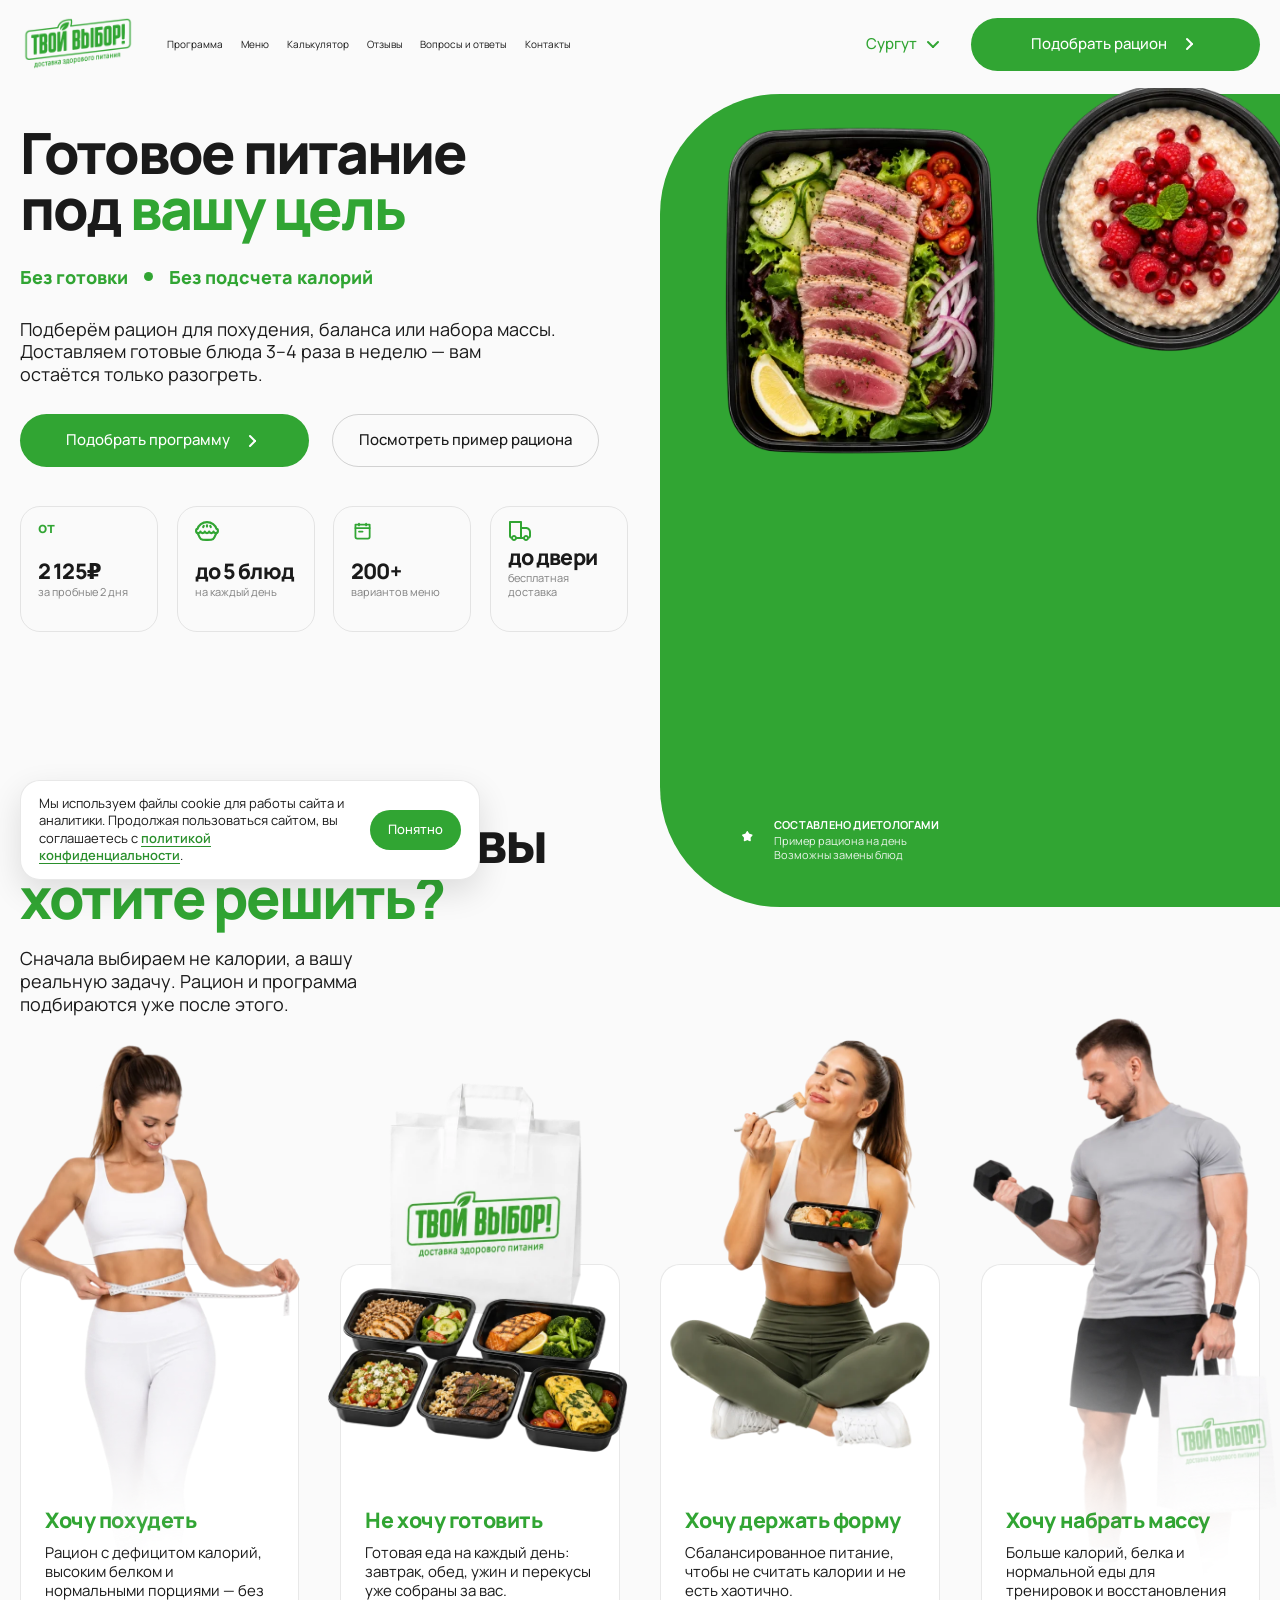
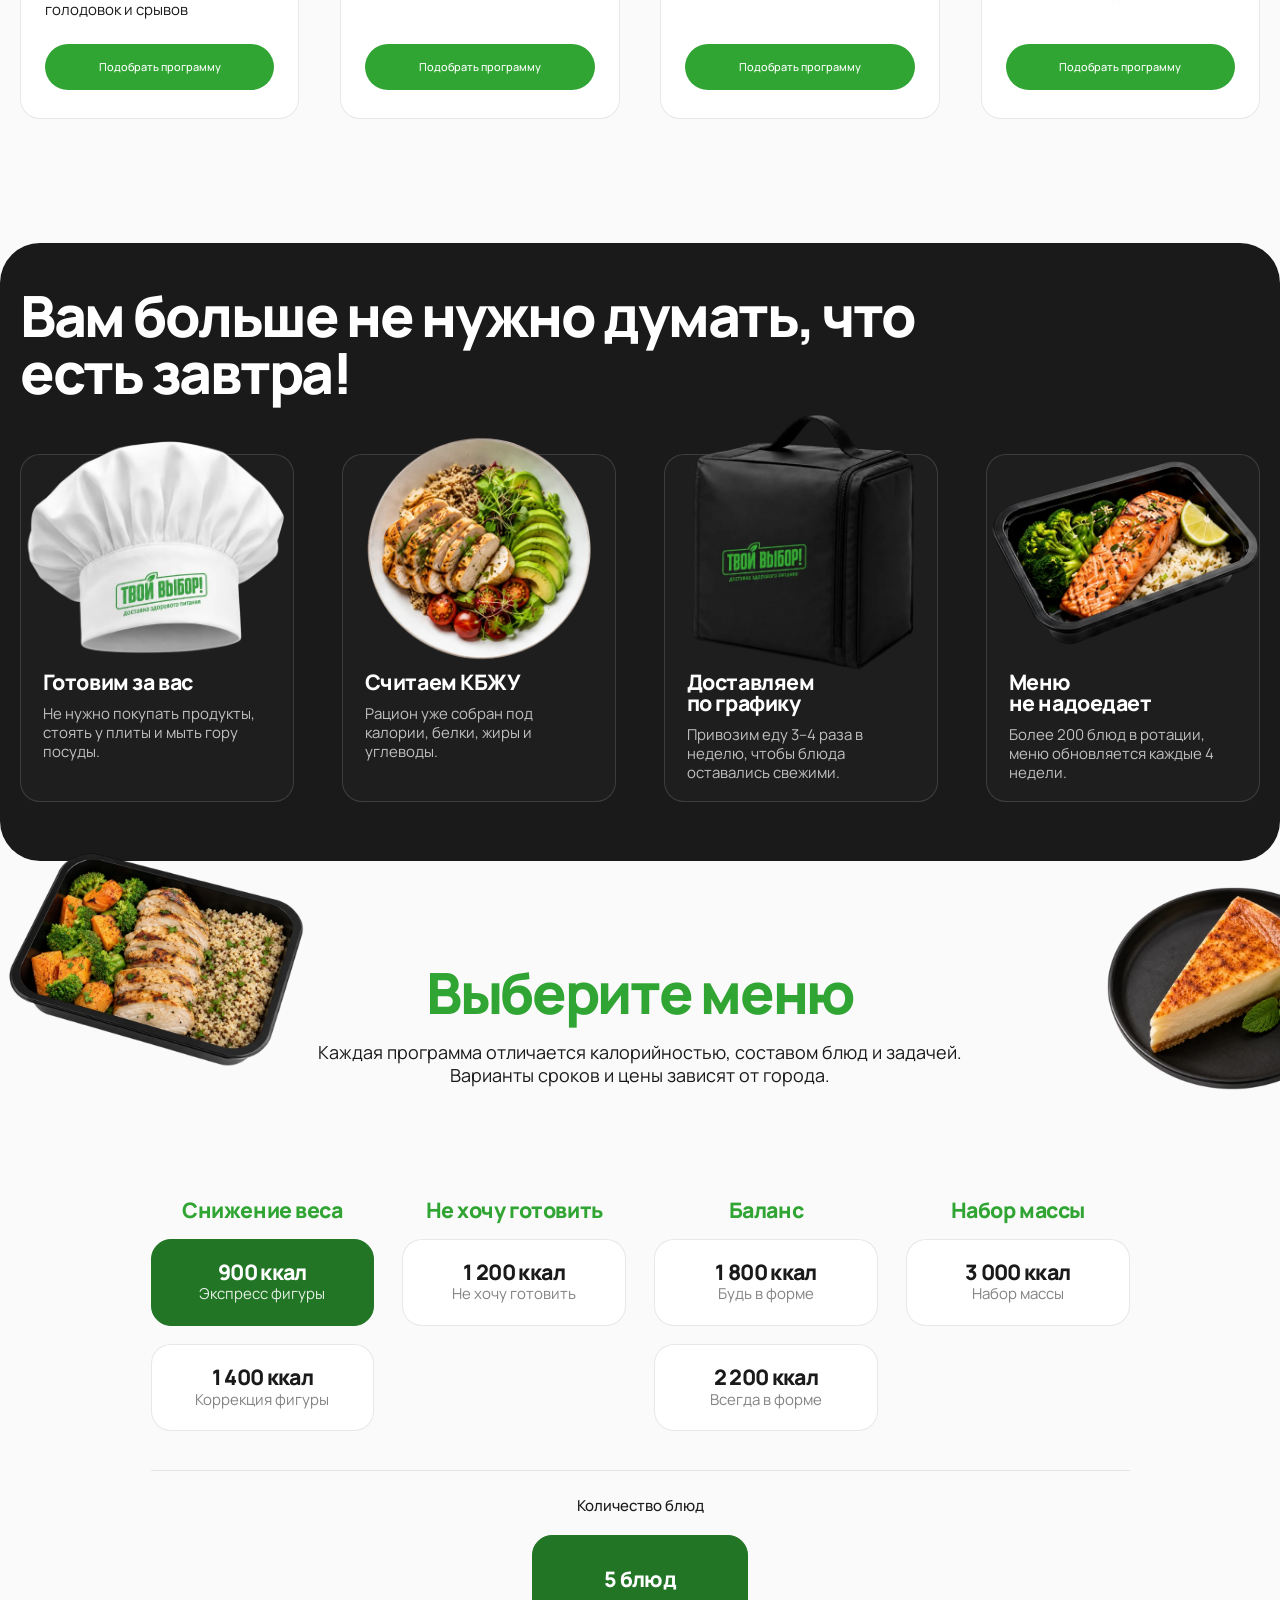
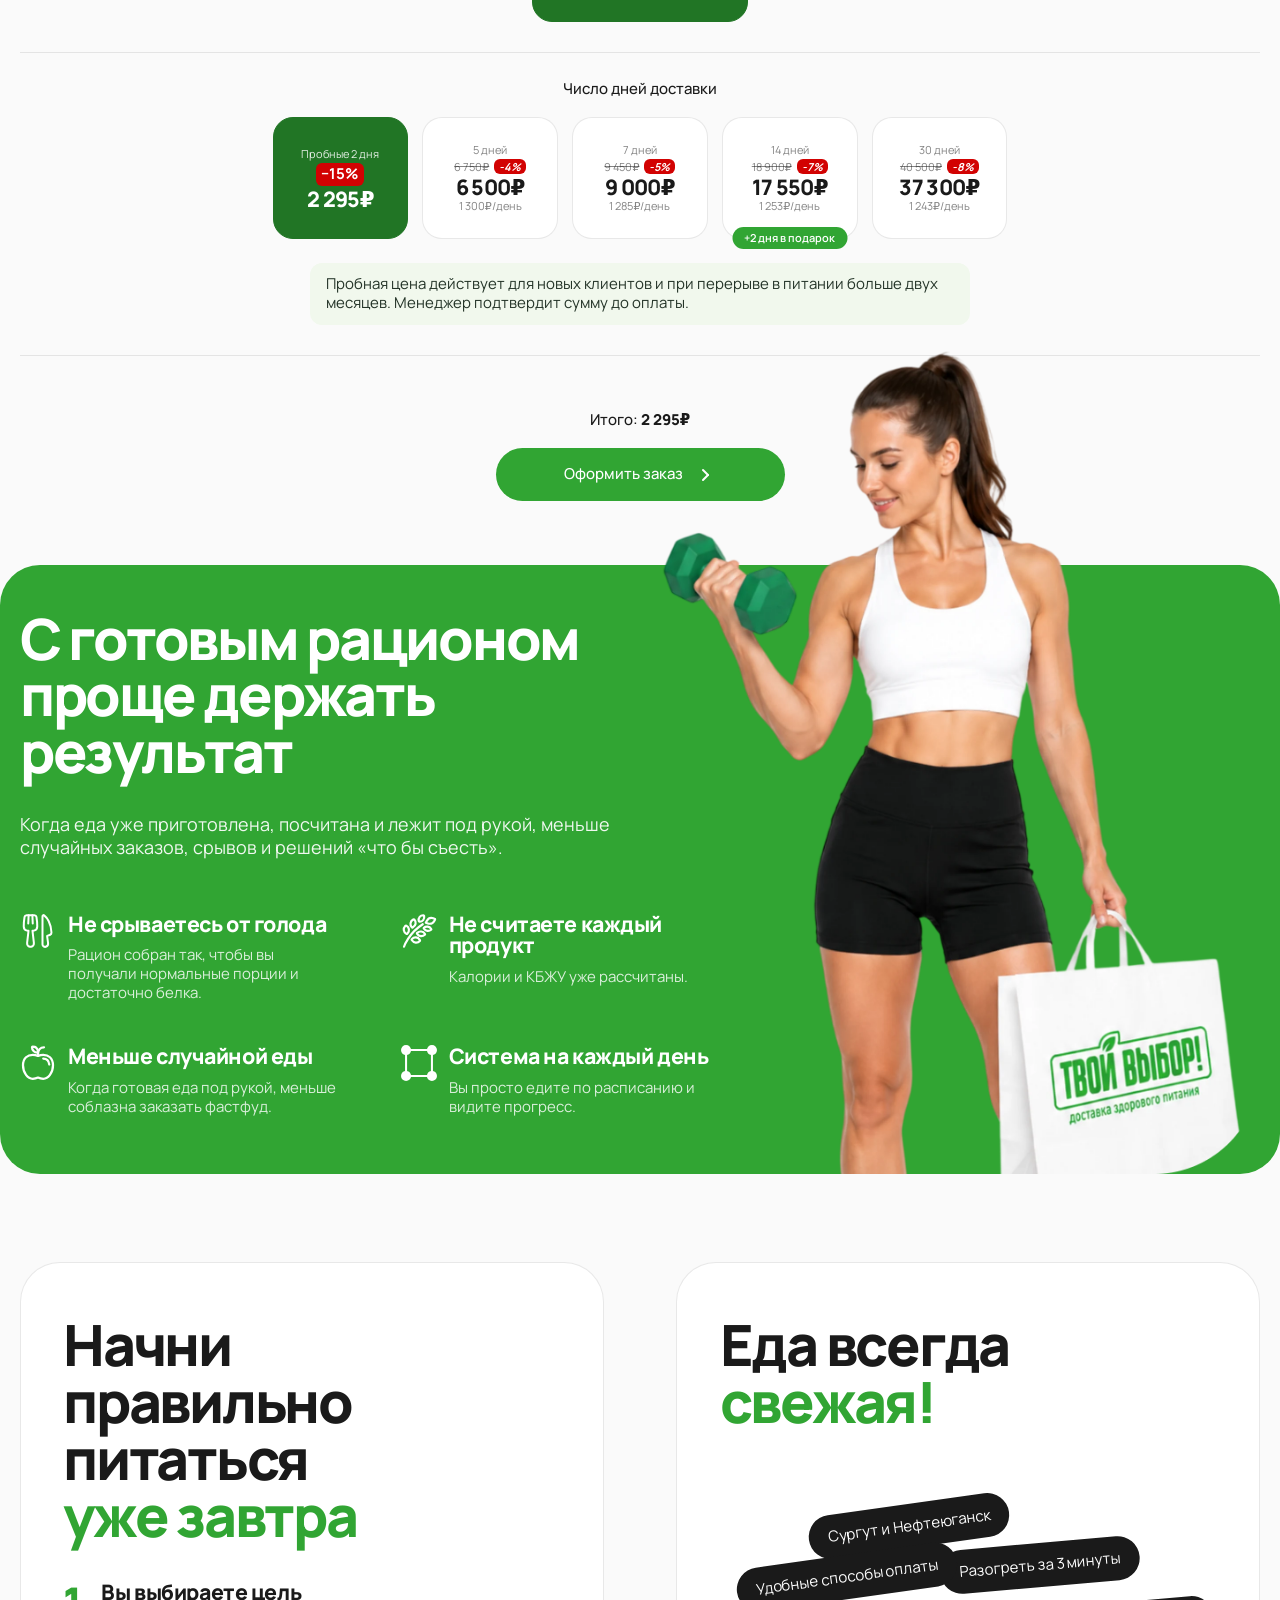
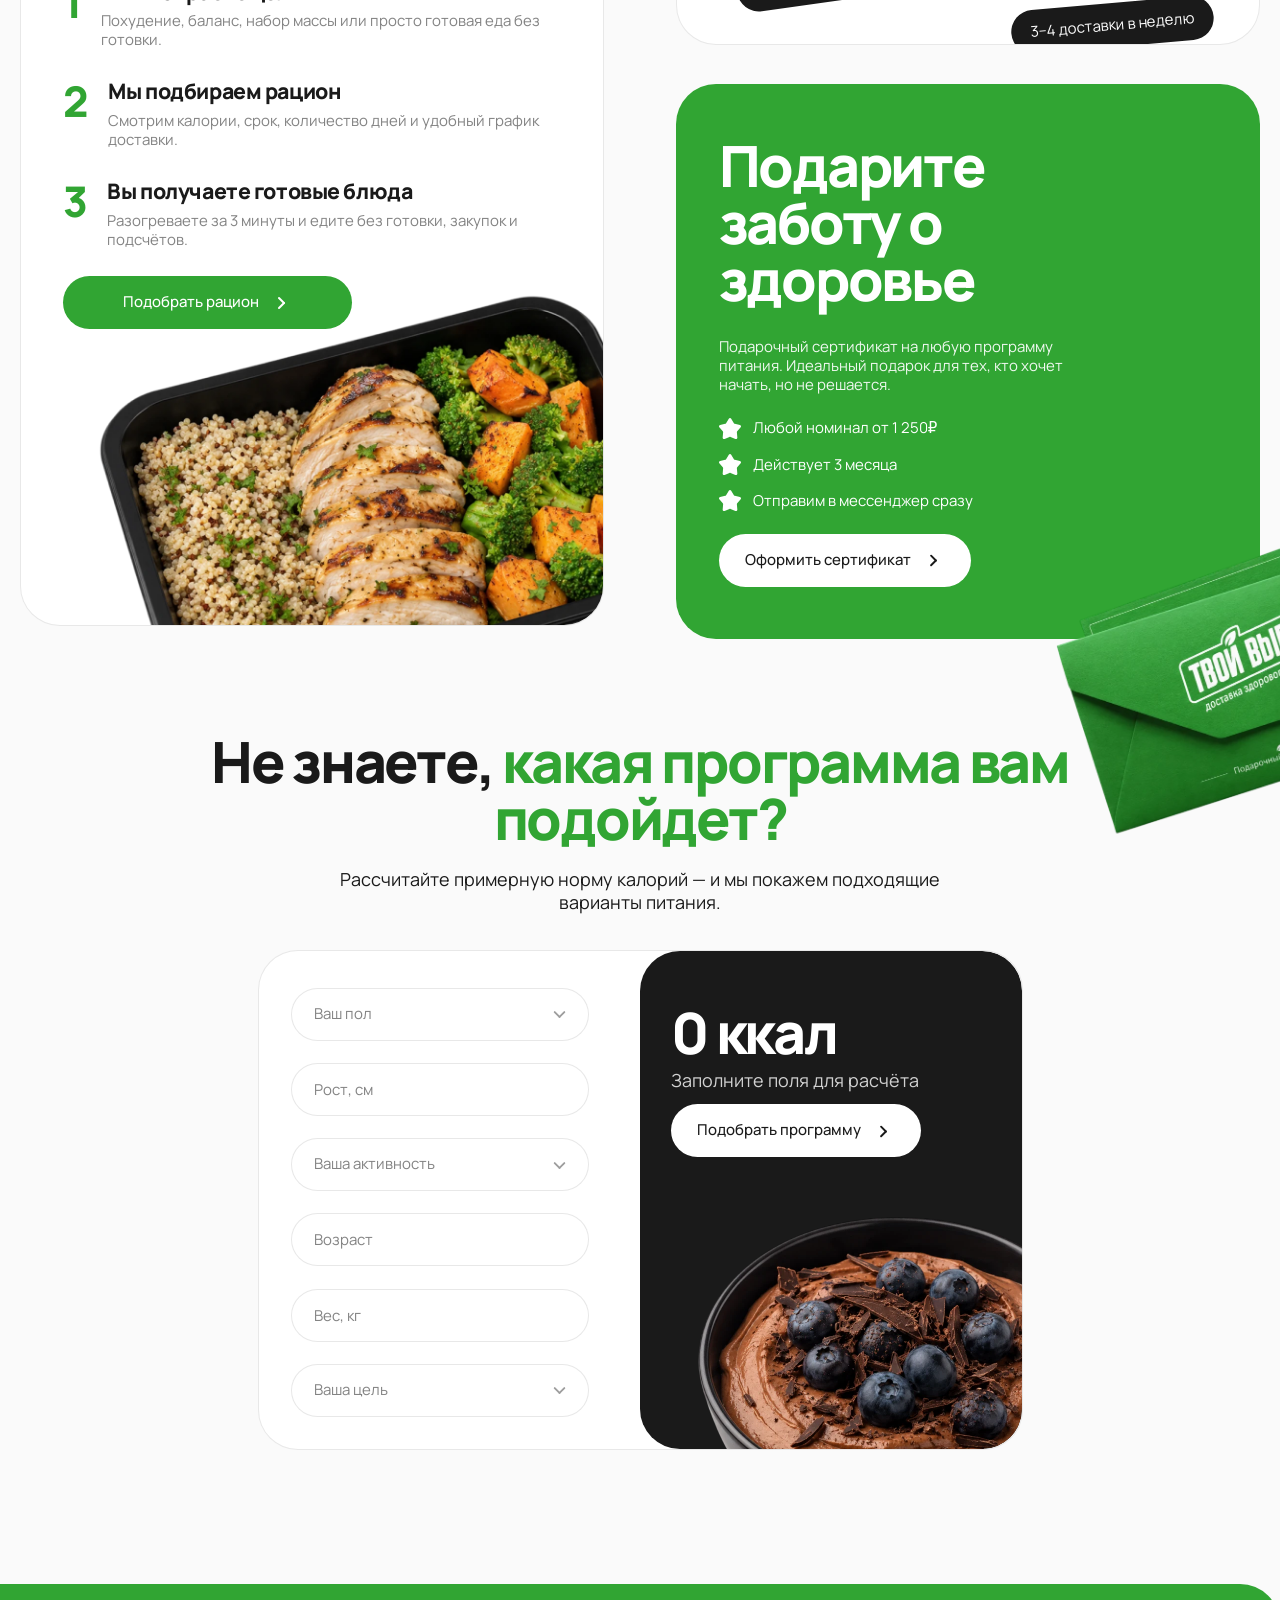
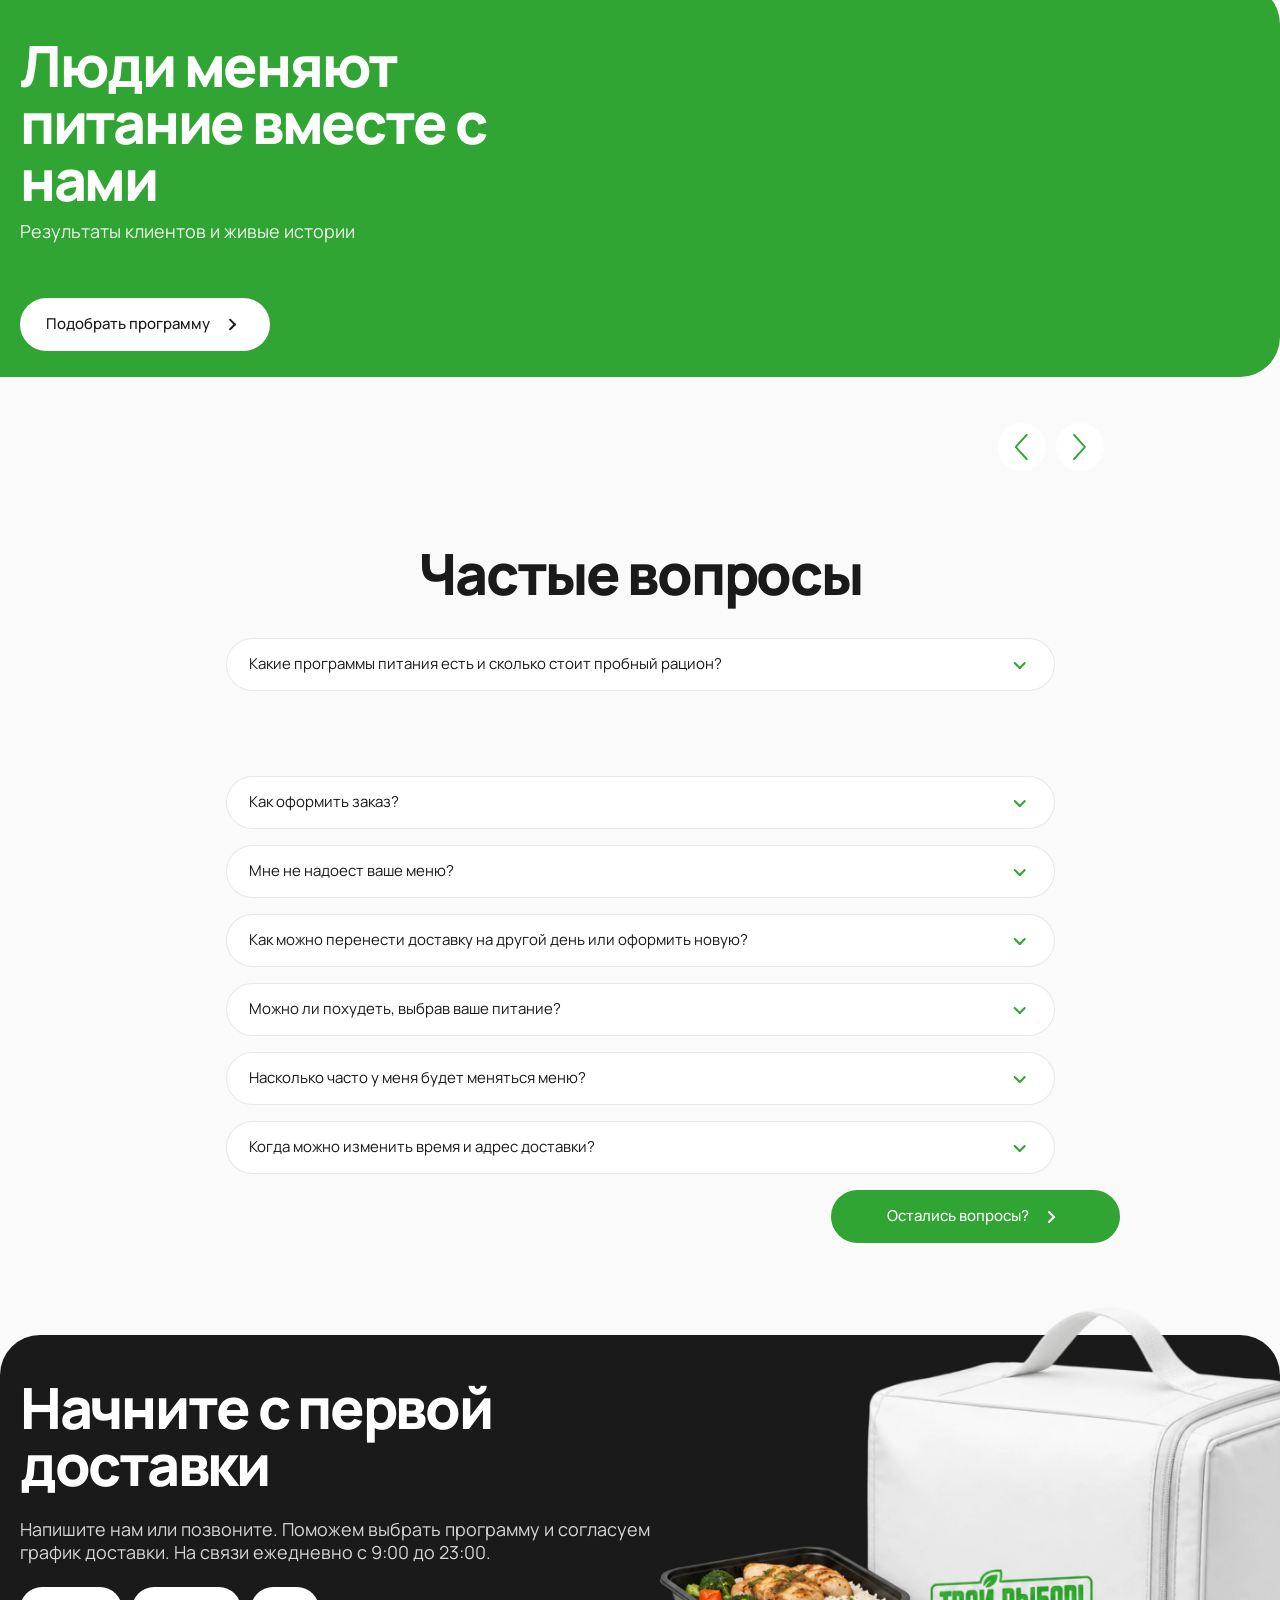
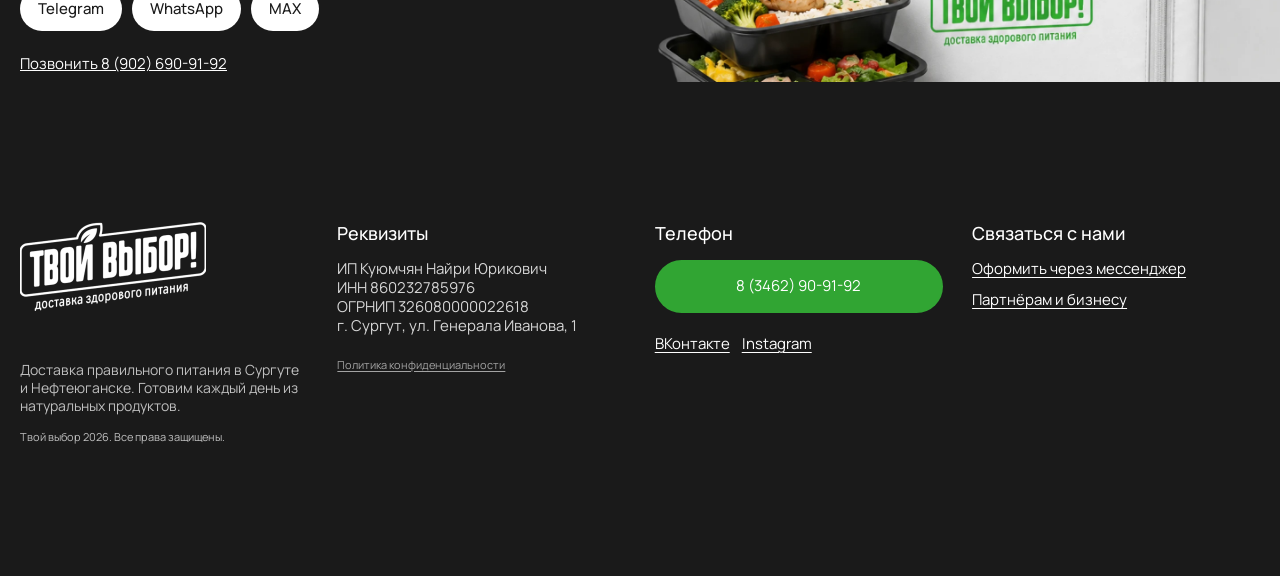
==== commit 988fefe0: "Add Google/Yandex verification files and fix calculator select/CTA on tablet" ====
--- a/index.html
+++ b/index.html
@@ -22,12 +22,6 @@
 <meta name="twitter:description" content="Твой Выбор — сервис доставки здорового питания в Сургуте и Нефтеюганске. 6 программ от 900 до 3 000 ккал, пробные 2 дня со скидкой 15% от 2 125 ₽. Бесплатная доставка 3–4 раза в неделю.">
 <meta name="twitter:image" content="https://vibiraiedu.ru/assets/img/og-cover.jpg">
 <link rel="icon" href="assets/img/logo.webp">
-<!-- меню на неделю тянется из Google Таблицы, фото блюд — с Google Drive:
-     соединение поднимаем заранее, чтобы не ждать рукопожатие при первом запросе -->
-<link rel="preconnect" href="https://docs.google.com" crossorigin>
-<link rel="preconnect" href="https://lh3.googleusercontent.com" crossorigin>
-<link rel="dns-prefetch" href="https://docs.google.com">
-<link rel="dns-prefetch" href="https://lh3.googleusercontent.com">
 <link rel="stylesheet" href="fonts/fonts.css">
 <link rel="stylesheet" href="style.css">
 <script type="application/ld+json">
--- a/style.css
+++ b/style.css
@@ -561,6 +561,8 @@
   border:1px solid var(--line);
   border-radius:var(--r-pill);
   font-size:var(--fs-body);
+  -webkit-appearance:none;
+  -moz-appearance:none;
   appearance:none;
   transition:border-color .2s var(--ease);
 }
@@ -944,7 +946,7 @@
   .day-chip__price{font-size:24px}
   .cfg__total{margin-top:55px}
   .cfg__submit,.faq__cta,.steps__cta,.rev__cta,.gift__cta,.calc__cta{
-    width:var(--m-btn);margin-inline:auto;
+    width:min(var(--m-btn), 100%);margin-inline:auto;
   }
   .faq__cta{margin-right:auto}
 
@@ -1010,7 +1012,7 @@
   .calc__form{gap:25px;padding:32px 28px 37px}
   /* в мобильном макете подписи в полях по центру */
   .field input,.field select{text-align:center;padding-inline:22px}
-  .field select{background-position:right 16px center}
+  .field select{padding-inline:44px;background-position:right 16px center}
   .calc__res{border-radius:0;padding:38px 28px 0;text-align:center;align-items:center}
   .calc__pic{position:static;width:calc(87.5% + 28px);max-width:none;margin:24px -28px 0 auto}
 
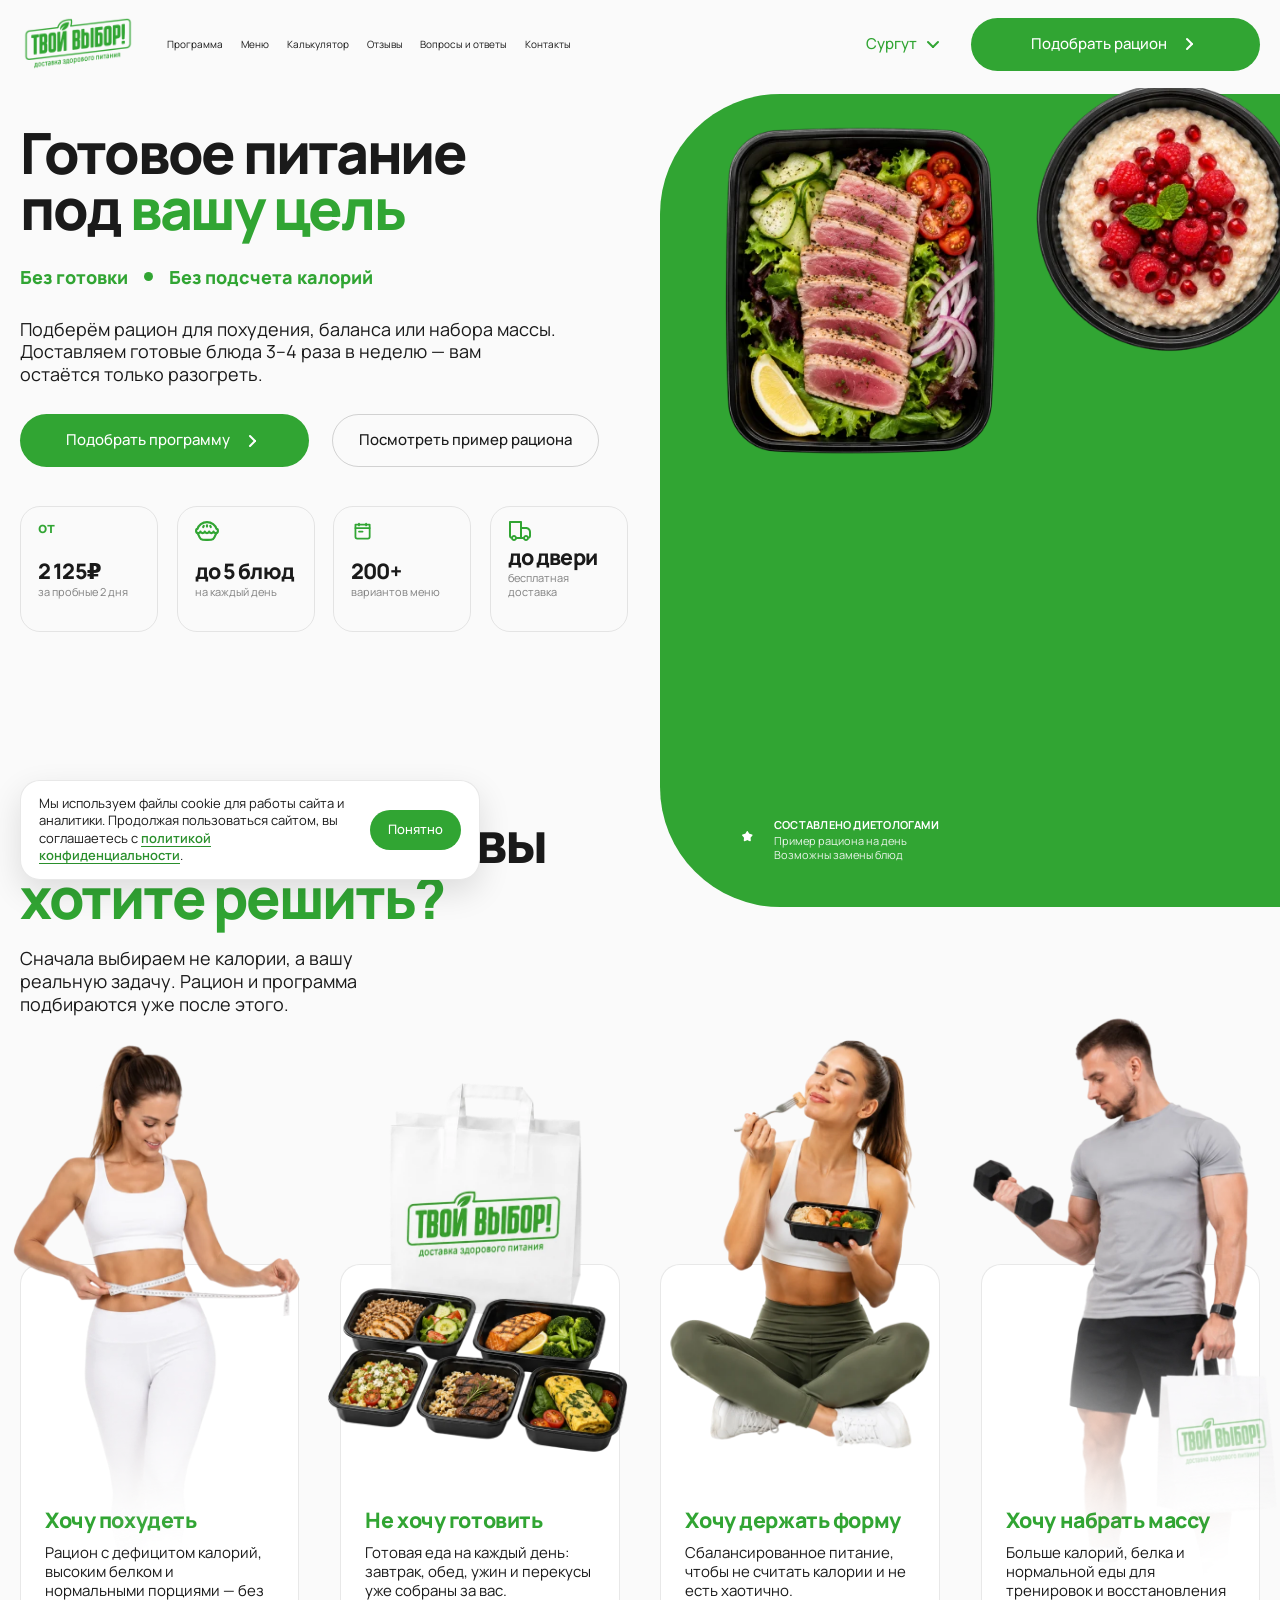
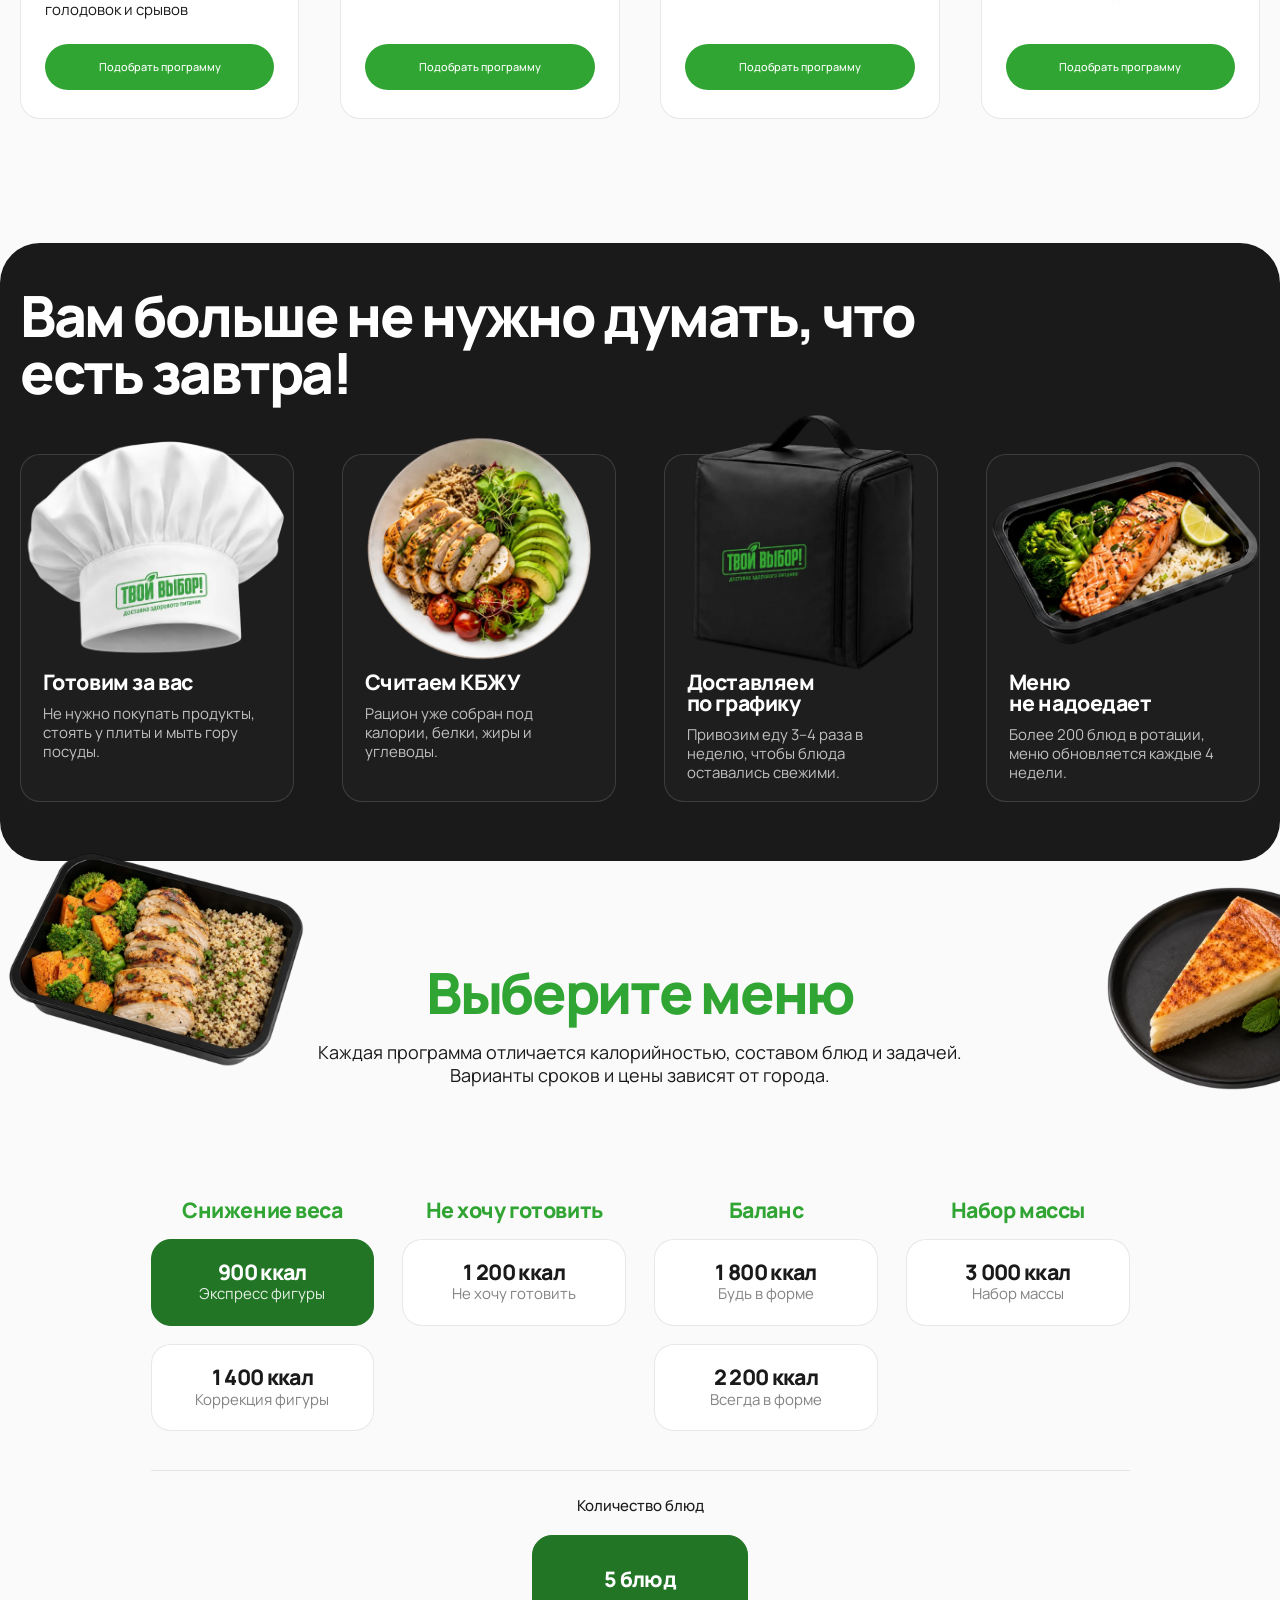
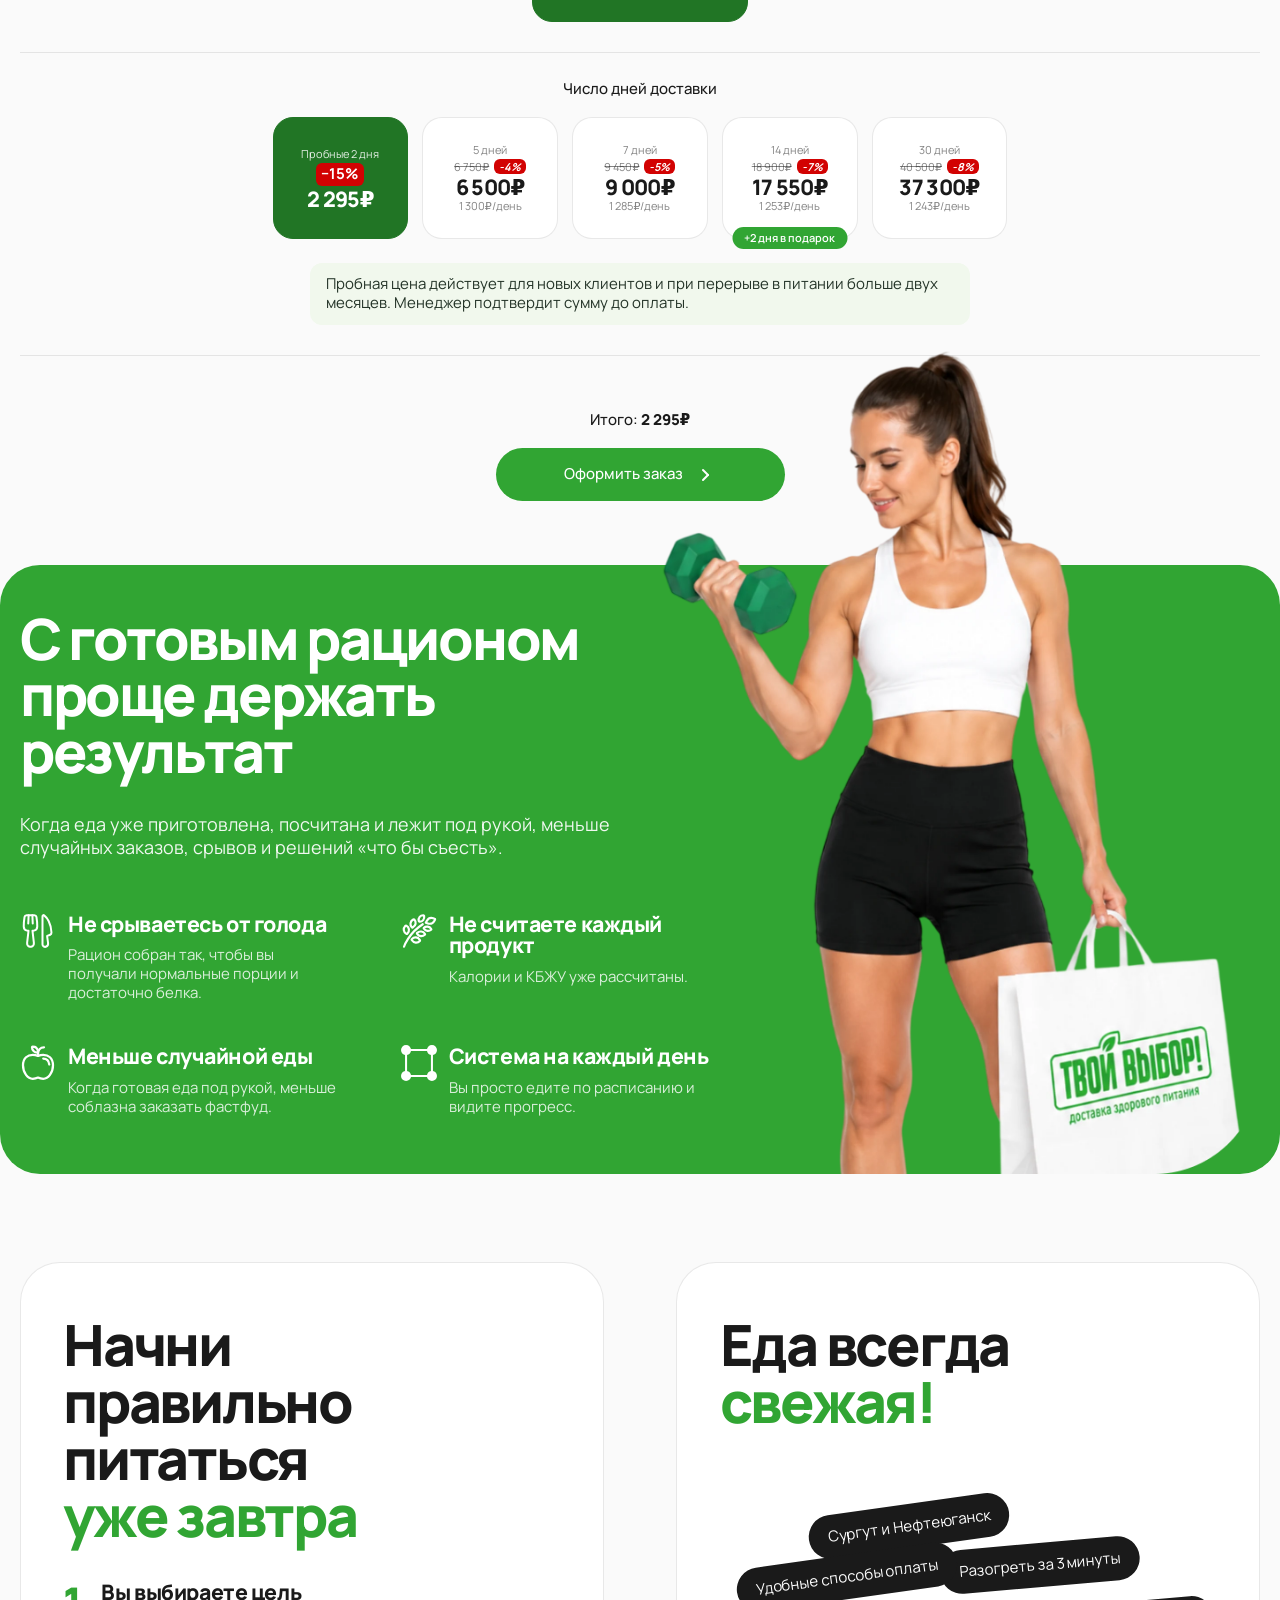
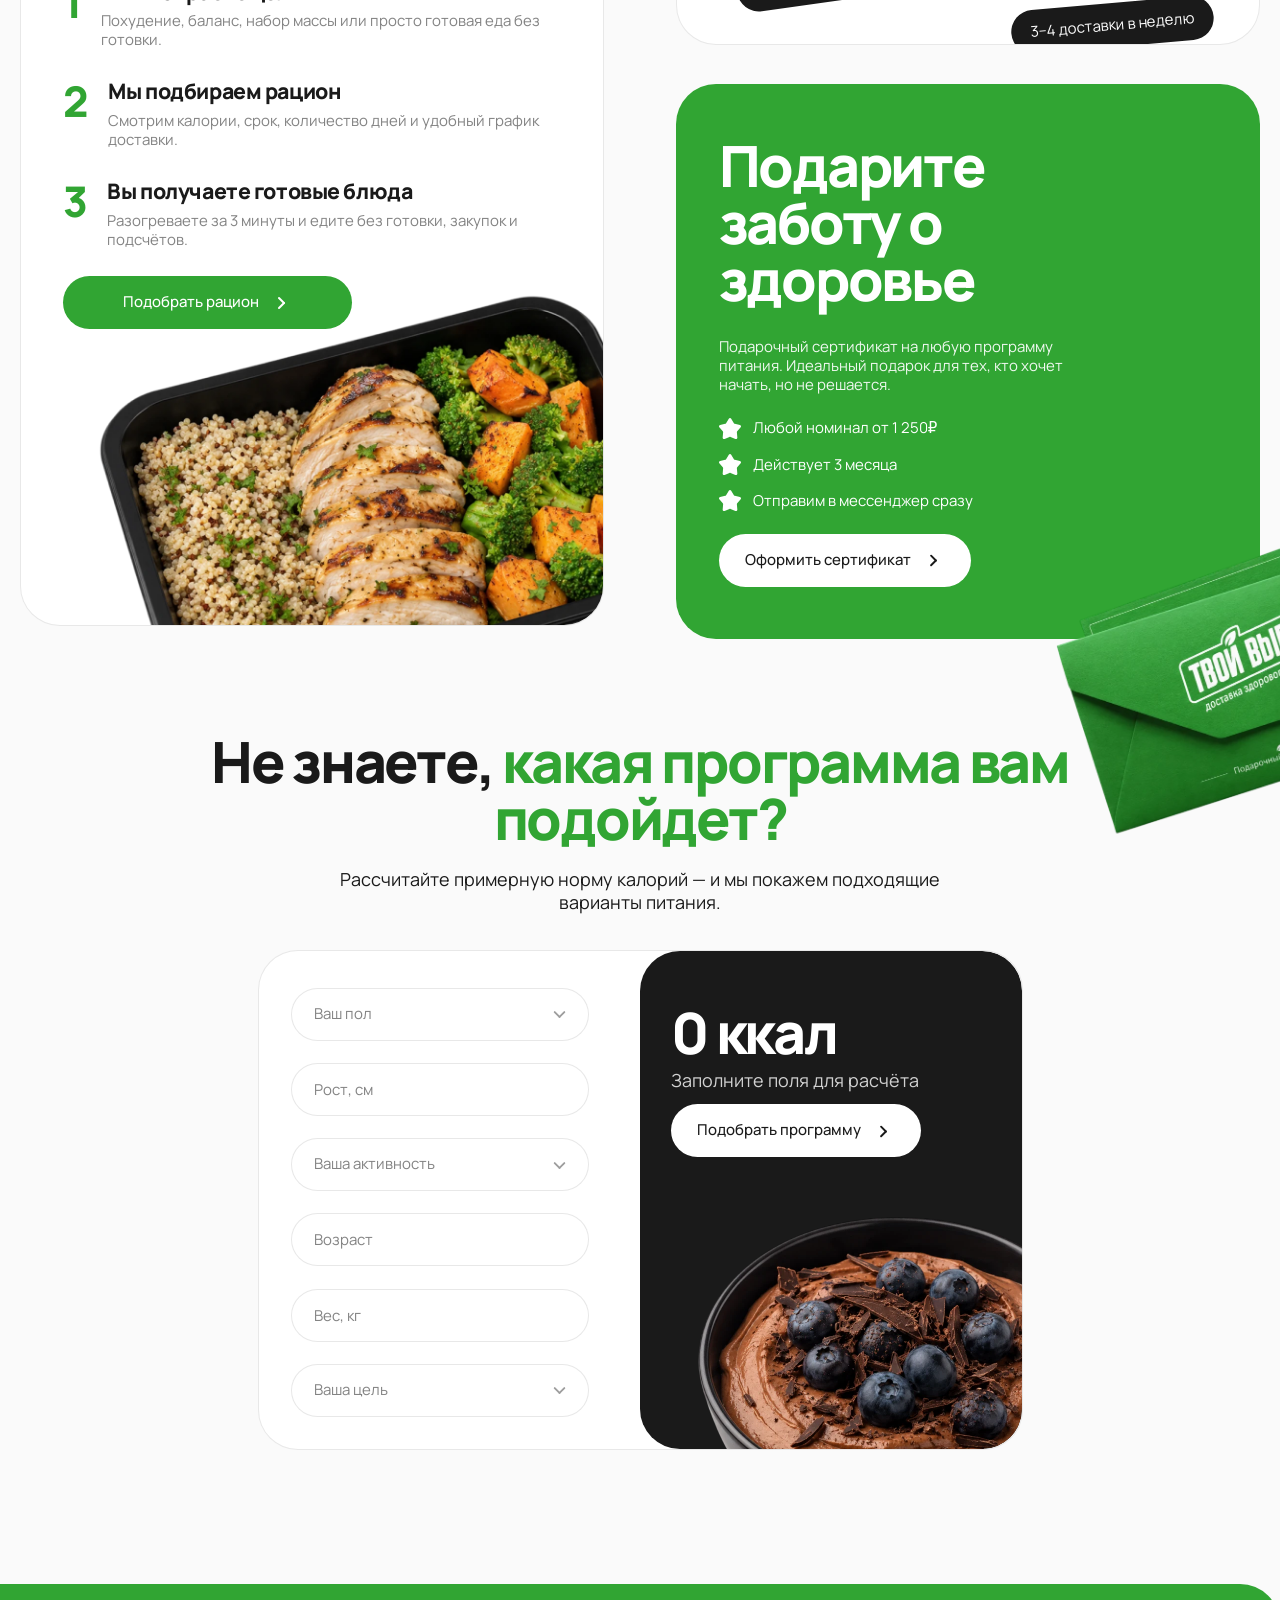
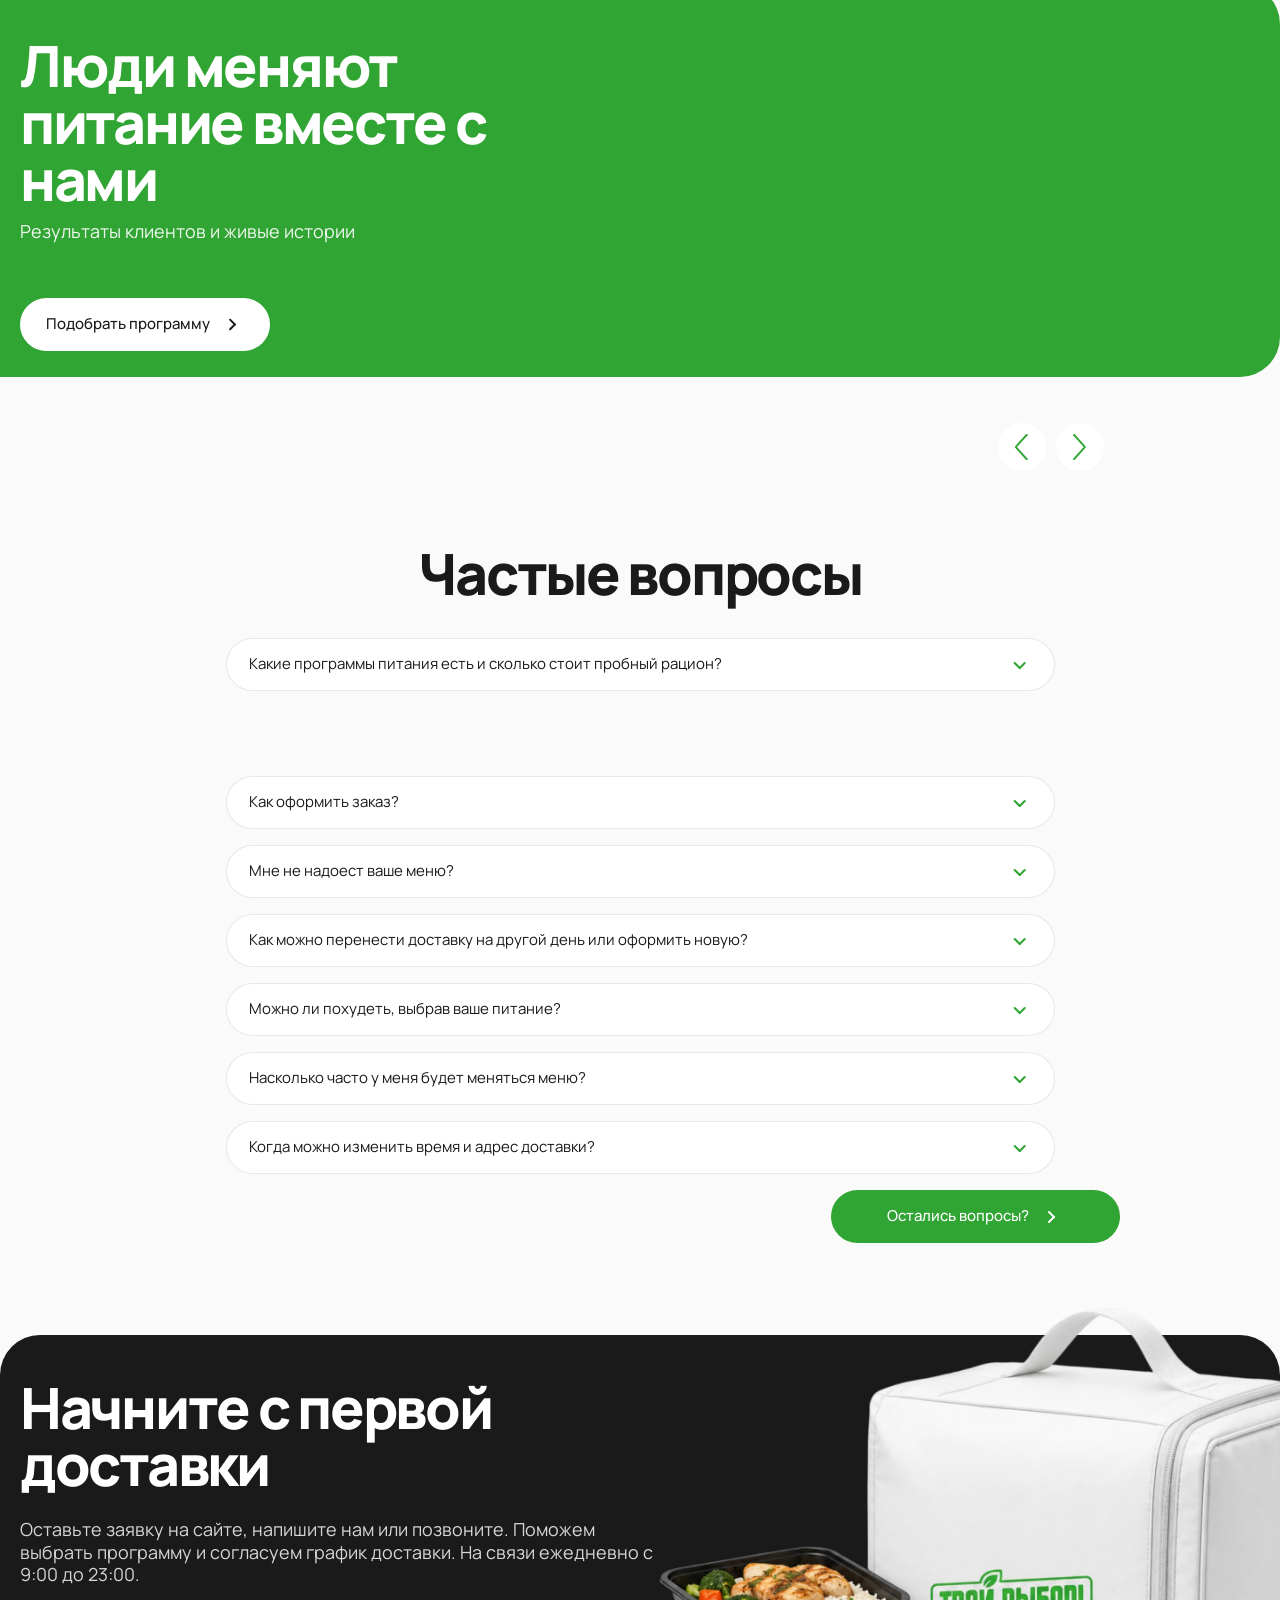
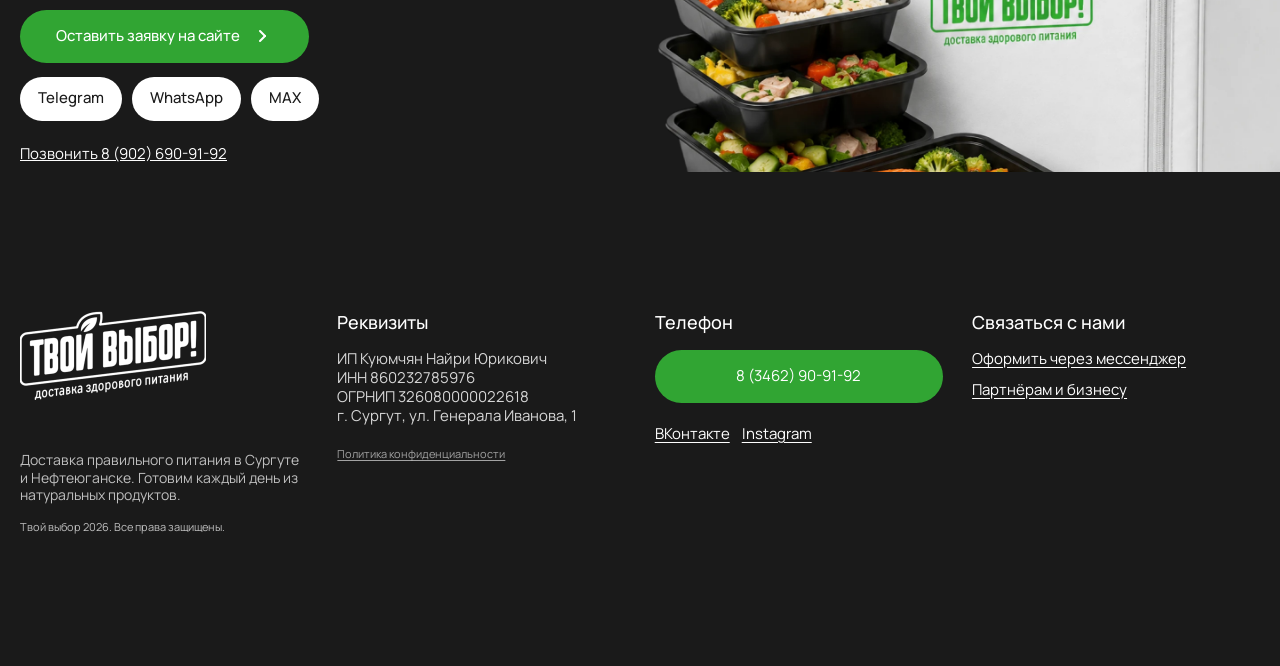
==== commit 88034699: "Add lead modal forms and Beget PHP order handler with amoCRM/Telegram/email/Calltouch support" ====
--- a/index.html
+++ b/index.html
@@ -524,7 +524,7 @@
             <li><img src="assets/icons/ic-star.svg" alt="" width="22" height="22" aria-hidden="true">Действует 3 месяца</li>
             <li><img src="assets/icons/ic-star.svg" alt="" width="22" height="22" aria-hidden="true">Отправим в мессенджер сразу</li>
           </ul>
-          <a class="btn btn--white gift__cta" href="#order" data-contact-intent="Подарочный сертификат">
+          <a class="btn btn--white gift__cta" href="#order" data-contact-intent="Подарочный сертификат" data-modal-type="certificate">
             Оформить сертификат
             <img src="assets/icons/arrow-dark.svg" alt="" width="24" height="24" aria-hidden="true">
           </a>
@@ -690,7 +690,7 @@
       </li>
     </ul>
 
-    <a class="btn btn--primary faq__cta" href="#order" data-contact-intent="Вопрос о питании или доставке">
+    <a class="btn btn--primary faq__cta" href="#order" data-contact-intent="Вопрос о питании или доставке" data-modal-type="callback">
       Остались вопросы?
       <img src="assets/icons/arrow-white.svg" alt="" width="24" height="24" aria-hidden="true">
     </a>
@@ -704,8 +704,14 @@
   <div class="order__in container">
     <div class="order__col">
       <h2 class="order__title">Начните с первой доставки</h2>
-      <p class="order__lead">Напишите нам или позвоните. Поможем выбрать программу и согласуем график доставки. На связи ежедневно с 9:00 до 23:00.</p>
+      <p class="order__lead">Оставьте заявку на сайте, напишите нам или позвоните. Поможем выбрать программу и согласуем график доставки. На связи ежедневно с 9:00 до 23:00.</p>
       <p class="order__summary" id="orderSummary" aria-live="polite" hidden></p>
+      <div class="order__actions">
+        <button class="btn btn--primary" type="button" id="orderOpenBtn">
+          Оставить заявку на сайте
+          <img src="assets/icons/arrow-white.svg" alt="" width="24" height="24" aria-hidden="true">
+        </button>
+      </div>
       <ul class="order__channels" aria-label="Оформить через мессенджер">
         <li><a class="btn btn--white" target="_blank" rel="noopener" href="https://t.me/tvoivibor86">Telegram</a></li>
         <li><a class="btn btn--white" target="_blank" rel="noopener" href="https://api.whatsapp.com/send?phone=79026909192">WhatsApp</a></li>
@@ -747,10 +753,90 @@
     <div class="ftr__col ftr__links">
       <p class="ftr__cap">Связаться с нами</p>
       <a href="#order" data-contact-intent="">Оформить через мессенджер</a>
-      <a href="#order" data-contact-intent="Запрос коммерческого предложения">Партнёрам и бизнесу</a>
+      <a href="#order" data-contact-intent="Запрос коммерческого предложения" data-modal-type="business_quote">Партнёрам и бизнесу</a>
     </div>
   </div>
 </footer>
+
+<div class="modal" id="leadModal" role="dialog" aria-modal="true" aria-labelledby="leadModalTitle" hidden>
+  <div class="modal__backdrop" data-modal-close></div>
+  <div class="modal__dialog" role="document">
+    <button class="modal__close" type="button" data-modal-close aria-label="Закрыть окно">&times;</button>
+    <div class="modal__body">
+      <h2 class="modal__title" id="leadModalTitle">Оформление заказа</h2>
+      <p class="modal__sub" id="leadModalSub">Менеджер свяжется с вами в рабочее время: ежедневно с 9:00 до 23:00.</p>
+      <div class="modal__summary" id="leadModalSummary" hidden></div>
+
+      <form class="modal__form" id="leadForm" novalidate>
+        <input type="hidden" name="type" id="lfType" value="order">
+        <input type="hidden" name="request_type" id="lfRequestType" value="">
+        <input type="hidden" name="kcal" id="lfKcal" value="">
+        <input type="hidden" name="days" id="lfDays" value="">
+        <input type="hidden" name="form_started_at" id="lfStartedAt" value="">
+        <div class="modal__hp" aria-hidden="true">
+          <label>Сайт <input type="text" name="website" id="lfWebsite" tabindex="-1" autocomplete="off"></label>
+        </div>
+
+        <label class="mfield" id="lfCityWrap">
+          <span class="mfield__lab">Город *</span>
+          <select name="city" id="lfCity" required>
+            <option value="Сургут">Сургут</option>
+            <option value="Нефтеюганск">Нефтеюганск</option>
+          </select>
+        </label>
+
+        <label class="mfield">
+          <span class="mfield__lab">Ваше имя *</span>
+          <input type="text" name="name" id="lfName" placeholder="Как к вам обращаться" autocomplete="name" required>
+        </label>
+
+        <label class="mfield">
+          <span class="mfield__lab">Телефон *</span>
+          <input type="tel" name="phone" id="lfPhone" inputmode="tel" placeholder="+7 (999) 999-99-99" autocomplete="tel" required>
+        </label>
+
+        <fieldset class="mfield mfield--radios">
+          <legend class="mfield__lab">Удобный способ связи</legend>
+          <div class="mfield__pills">
+            <label class="mpill"><input type="radio" name="contact_method" value="Telegram" checked><span>Telegram</span></label>
+            <label class="mpill"><input type="radio" name="contact_method" value="MAX"><span>MAX</span></label>
+            <label class="mpill"><input type="radio" name="contact_method" value="Звонок"><span>Звонок</span></label>
+          </div>
+        </fieldset>
+
+        <label class="mfield" id="lfAddressWrap">
+          <span class="mfield__lab">Адрес доставки *</span>
+          <input type="text" name="address" id="lfAddress" placeholder="Улица, дом, корпус, квартира" autocomplete="street-address">
+        </label>
+
+        <label class="mfield" id="lfPromoWrap">
+          <span class="mfield__lab">Промокод (если есть)</span>
+          <input type="text" name="promocode" id="lfPromo" placeholder="Введите промокод">
+          <small class="mfield__hint">Скидки и акции не суммируются.</small>
+        </label>
+
+        <label class="mfield" id="lfCommentWrap" hidden>
+          <span class="mfield__lab" id="lfCommentLabel">Комментарий</span>
+          <textarea name="comment" id="lfComment" rows="2" placeholder="Удобное время или детали запроса"></textarea>
+        </label>
+
+        <label class="mcheck" id="lfConsentWrap">
+          <input type="checkbox" name="consent" id="lfConsent" required>
+          <span>Я принимаю <a href="/policy/" target="_blank" rel="noopener">политику конфиденциальности</a> и согласен на обработку персональных данных</span>
+        </label>
+
+        <p class="modal__err" id="leadFormErr" role="alert" hidden></p>
+
+        <button class="btn btn--primary modal__submit" type="submit" id="leadFormSubmit">
+          <span id="leadFormSubmitText">Оформить заказ</span>
+          <img src="assets/icons/arrow-white.svg" alt="" width="24" height="24" aria-hidden="true">
+        </button>
+      </form>
+
+      <div class="modal__state" id="leadModalState" hidden></div>
+    </div>
+  </div>
+</div>
 
 <aside class="cookie" id="cookieBanner" role="region" aria-label="Уведомление о cookie" hidden>
   <p>Мы используем файлы cookie для работы сайта и аналитики. Продолжая пользоваться сайтом, вы соглашаетесь с <a href="/policy/">политикой конфиденциальности</a>.</p>
--- a/style.css
+++ b/style.css
@@ -665,7 +665,9 @@
 .order__lead{margin-top:clamp(13px,1.94vw,28px);max-width:642px;font-size:var(--fs-lead);color:rgba(255,255,255,.82)}
 .order__col{position:relative;z-index:1}
 .order__summary{max-width:40rem;margin-top:18px;font-weight:700}
-.order__channels{display:flex;flex-wrap:wrap;gap:10px;margin-top:24px}
+.order__actions{margin-top:24px}
+.order__actions .btn{min-width:min(289px, 100%)}
+.order__channels{display:flex;flex-wrap:wrap;gap:10px;margin-top:14px}
 .order__channels .btn{min-height:44px;padding-inline:18px}
 .order__call{display:inline-block;margin-top:16px;padding-block:8px;text-decoration:underline}
 .order__pic{position:absolute;right:calc(-1 * var(--bleed) - clamp(36px,5.49vw,79px));top:calc(-1 * clamp(49px,11.3vw,163px));width:min(825px,57.3vw);max-width:none;pointer-events:none}
@@ -1208,3 +1210,209 @@
   }
   .cookie__btn{width:100%}
 }
+
+/* =========================================================
+   МОДАЛЬНОЕ ОКНО ЗАЯВКИ
+   ========================================================= */
+body.is-modal-open{overflow:hidden}
+.modal[hidden]{display:none}
+.modal{
+  position:fixed;
+  inset:0;
+  z-index:100;
+  display:grid;
+  place-items:center;
+  padding:16px;
+}
+.modal__backdrop{
+  position:absolute;
+  inset:0;
+  background:rgba(26,26,26,.58);
+  backdrop-filter:blur(3px);
+}
+.modal__dialog{
+  position:relative;
+  z-index:1;
+  width:min(540px, 100%);
+  max-height:calc(100vh - 32px);
+  max-height:calc(100dvh - 32px);
+  overflow-y:auto;
+  padding:32px 28px 28px;
+  background:var(--white);
+  color:var(--ink);
+  border-radius:var(--r-big);
+  box-shadow:0 24px 64px rgba(0,0,0,.22);
+}
+.modal__close{
+  position:absolute;
+  top:16px;
+  right:16px;
+  width:44px;
+  height:44px;
+  display:grid;
+  place-items:center;
+  border-radius:50%;
+  font-size:28px;
+  line-height:1;
+  color:var(--ink-54);
+  transition:background-color .2s var(--ease), color .2s var(--ease);
+}
+.modal__close:hover{background:rgba(26,26,26,.06);color:var(--ink)}
+.modal__title{
+  padding-right:40px;
+  font-size:clamp(24px, 3vw, 32px);
+  font-weight:800;
+  line-height:1.08;
+  letter-spacing:-.03em;
+}
+.modal__sub{
+  margin-top:8px;
+  font-size:14px;
+  color:var(--ink-54);
+  line-height:1.4;
+}
+.modal__summary{
+  margin-top:16px;
+  padding:14px 16px;
+  border-radius:16px;
+  background:#f1f8ed;
+  border:1px solid rgba(49,165,51,.22);
+  font-size:14px;
+  line-height:1.4;
+}
+.modal__summary strong{display:block;font-size:16px;color:var(--ink);margin-bottom:2px}
+.modal__summary .modal__summary-price{
+  display:inline-block;
+  margin-top:6px;
+  font-size:20px;
+  font-weight:800;
+  color:var(--green-dark);
+}
+.modal__summary .modal__summary-note{
+  display:block;
+  margin-top:6px;
+  font-size:12px;
+  color:#243428;
+}
+.modal__form{
+  display:grid;
+  gap:14px;
+  margin-top:18px;
+}
+.modal__form[hidden]{display:none}
+.modal__hp{
+  position:absolute;
+  left:-9999px;
+  width:1px;
+  height:1px;
+  overflow:hidden;
+}
+.mfield{display:grid;gap:6px}
+.mfield[hidden]{display:none}
+.mfield--radios{border:0;padding:0;margin:0}
+.mfield__lab{font-size:13px;font-weight:600;color:var(--ink)}
+.mfield input[type="text"],
+.mfield input[type="tel"],
+.mfield select,
+.mfield textarea{
+  width:100%;
+  min-height:48px;
+  padding:10px 18px;
+  background:var(--white);
+  color:var(--ink);
+  border:1px solid var(--line);
+  border-radius:16px;
+  font:inherit;
+  font-size:15px;
+  transition:border-color .2s var(--ease);
+}
+.mfield select{
+  -webkit-appearance:none;
+  -moz-appearance:none;
+  appearance:none;
+  padding-right:44px;
+  background-image:url('assets/icons/chevron-select.svg');
+  background-repeat:no-repeat;
+  background-position:right 14px center;
+  background-size:22px 22px;
+  cursor:pointer;
+}
+.mfield textarea{min-height:76px;resize:vertical}
+.mfield input:focus,
+.mfield select:focus,
+.mfield textarea:focus{outline:none;border-color:var(--green)}
+.mfield.is-err input,
+.mfield.is-err select,
+.mfield.is-err textarea{border-color:var(--red)}
+.mfield__hint{font-size:12px;color:var(--ink-54)}
+.mfield__pills{display:flex;flex-wrap:wrap;gap:8px}
+.mpill{position:relative;cursor:pointer}
+.mpill input{position:absolute;opacity:0;pointer-events:none}
+.mpill span{
+  display:inline-flex;
+  align-items:center;
+  justify-content:center;
+  min-height:40px;
+  padding:0 16px;
+  border:1px solid var(--line);
+  border-radius:var(--r-pill);
+  font-size:14px;
+  font-weight:500;
+  transition:background-color .2s var(--ease), border-color .2s var(--ease), color .2s var(--ease);
+}
+.mpill input:checked + span{
+  background:var(--green);
+  border-color:var(--green);
+  color:var(--white);
+}
+.mpill input:focus-visible + span{outline:2px solid var(--green);outline-offset:2px}
+.mcheck{
+  display:flex;
+  align-items:flex-start;
+  gap:10px;
+  font-size:13px;
+  line-height:1.35;
+  color:var(--ink-54);
+  cursor:pointer;
+}
+.mcheck input{width:18px;height:18px;margin-top:2px;flex:none;accent-color:var(--green)}
+.mcheck a{color:var(--green-dark);text-decoration:underline;text-underline-offset:.2em}
+.mcheck.is-err{color:var(--red)}
+.modal__err{
+  padding:10px 14px;
+  border-radius:12px;
+  background:#fdecec;
+  color:var(--red);
+  font-size:13px;
+  font-weight:500;
+}
+.modal__err[hidden]{display:none}
+.modal__submit{width:100%;margin-top:4px}
+.modal__submit:disabled{opacity:.65;cursor:not-allowed;transform:none}
+.modal__state{
+  margin-top:18px;
+  display:grid;
+  gap:14px;
+}
+.modal__state[hidden]{display:none}
+.modal__state-box{
+  padding:18px;
+  border-radius:18px;
+  background:#f1f8ed;
+  border:1px solid rgba(49,165,51,.25);
+  font-size:15px;
+  line-height:1.45;
+}
+.modal__state-box--preview{
+  background:#fff8eb;
+  border-color:rgba(217,140,0,.35);
+}
+.modal__state-box h3{font-size:20px;font-weight:800;margin-bottom:6px;color:var(--ink)}
+.modal__state-meta{margin-top:8px;font-size:13px;color:var(--ink-54)}
+.modal__state-channels{display:flex;flex-wrap:wrap;gap:8px;margin-top:4px}
+.modal__state-channels .btn{min-height:42px;padding:0 16px;font-size:14px}
+
+@media (max-width:600px){
+  .modal{padding:12px}
+  .modal__dialog{padding:24px 18px 22px;border-radius:24px}
+}
